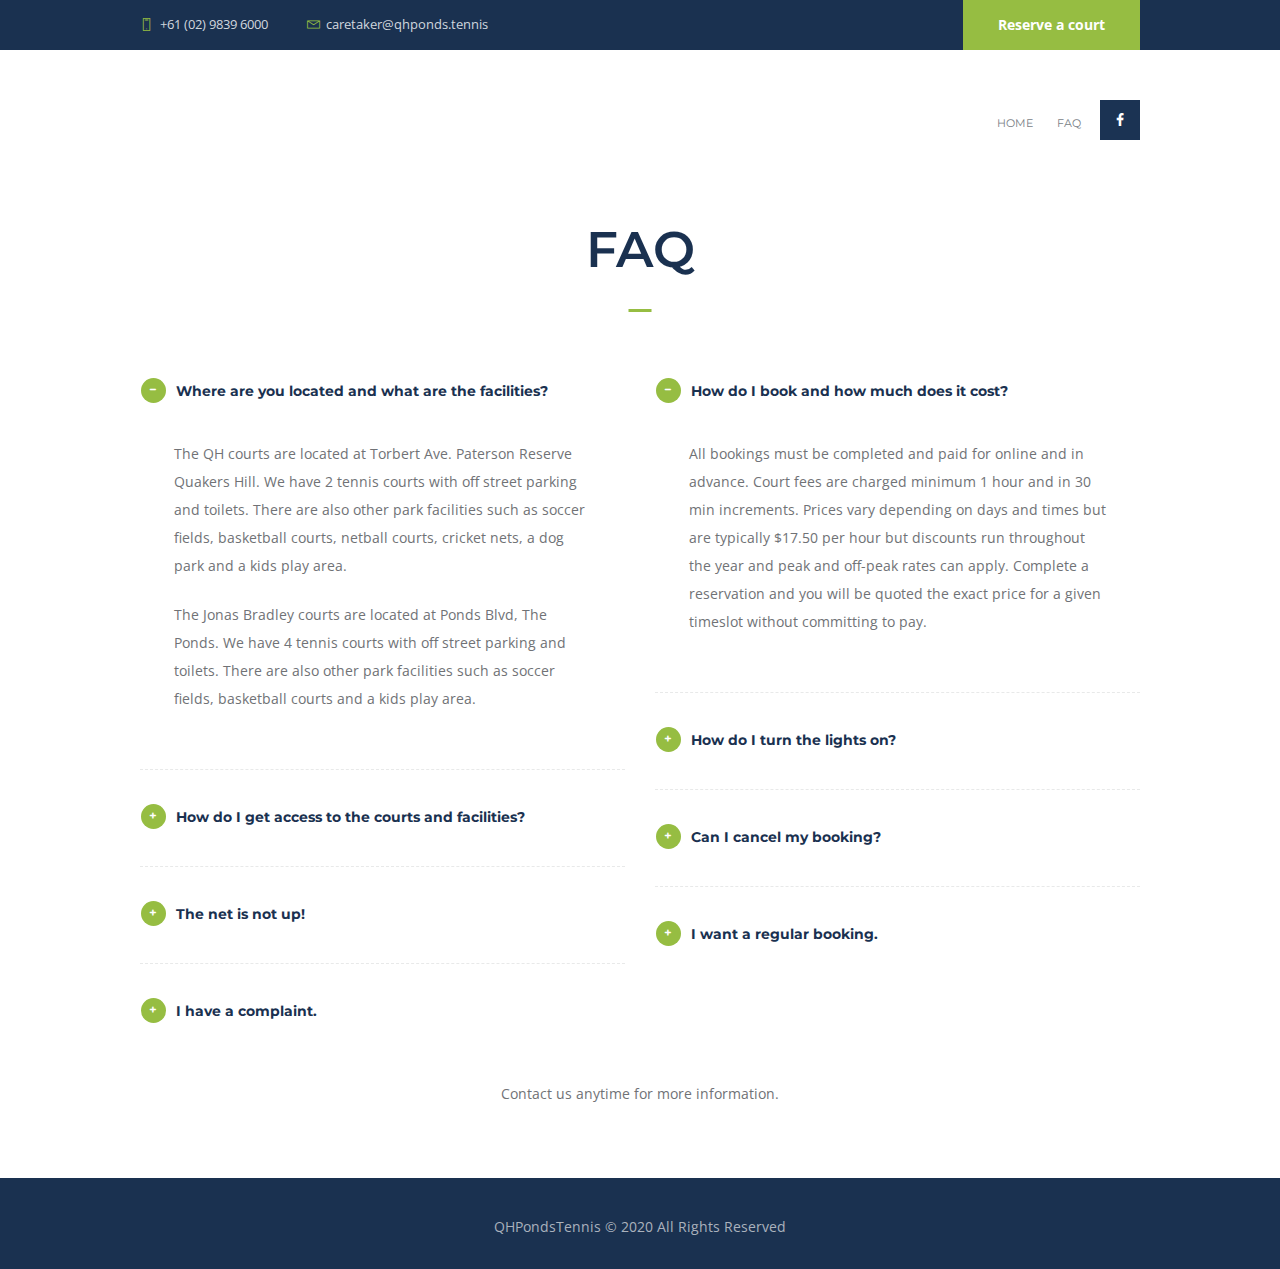
==== faq.html @ 06a6ac37 "Initial commit" ====
<!DOCTYPE html>
<html lang="en-US">

    <head>
        <meta charset="UTF-8" />
        <meta name="viewport" content="width=device-width, initial-scale=1, maximum-scale=1">
        <meta name="format-detection" content="telephone=no">

        <link rel="icon" type="image/x-icon" href="images/favicon.ico" />
        <title>FAQ</title>

        <link rel="stylesheet" href="https://fonts.googleapis.com/css?family=Open+Sans:400,300,300italic,400italic,600,600italic,700,700italic" type="text/css">
        <link rel="stylesheet" href="https://fonts.googleapis.com/css?family=Montserrat:400,700"  type="text/css">
        <link rel="stylesheet" href="css/fontello/css/fontello.min.css" type="text/css" media="all" />

        <link rel="stylesheet" href="css/woocommerce/woocommerce-layout.css" type="text/css" media="all" />
        <link rel="stylesheet" href="css/woocommerce/woocommerce-smallscreen.css" type="text/css" media="only screen and (max-width: 768px)" />
        <link rel="stylesheet" href="css/woocommerce/woocommerce.css" type="text/css" media="all" />

        <link rel="stylesheet" href="css/style.min.css" type="text/css" media="all" />
        <link rel="stylesheet" href="css/core.animation.min.css" type="text/css" media="all" />
        <link rel="stylesheet" href="css/shortcodes.min.css" type="text/css" media="all" />

        <link rel="stylesheet" href="css/plugin.woocommerce.min.css" type="text/css" media="all" />

        <link rel="stylesheet" href="css/skin.min.css" type="text/css" media="all" />

        <link rel="stylesheet" href="css/responsive.min.css" type="text/css" media="all" />

        <link rel="stylesheet" href="js/core.messages/core.messages.min.css" type="text/css" media="all" />
        <link rel="stylesheet" href="js/magnific/magnific-popup.min.css" type="text/css" media="all" />

    </head>

    <body class="page tennisclub_body body_style_wide body_filled article_style_stretch top_panel_show top_panel_above sidebar_hide">
        <!-- Body Wrap -->
        <div class="body_wrap">
            <div class="page_wrap">
                <!-- Header -->
                <header class="top_panel_wrap top_panel_style_3 scheme_original">
                    <div class="top_panel_wrap_inner top_panel_inner_style_3 top_panel_position_above">
                        <!-- User panel -->
                        <div class="top_panel_top">
                            <div class="content_wrap clearfix">
                                <div class="top_panel_top_contact_area icon-smartphone">+61 (02) 9839 6000</div>
                                <div class="top_panel_top_open_hours icon-mail-2">caretaker@qhponds.tennis</div>
                                <div class="top_panel_top_user_area">
                                    <ul id="menu_user" class="menu_user_nav">
                                        <li class="top_panel_link">
                                            <a href="http://bookings.qhponds.tennis">Reserve a court</a>
                                        </li>
                                    </ul>

                                </div>
                            </div>
                        </div>
                        <!-- /User panel -->
                        <!-- Top Menu -->
                        <div class="top_panel_middle">
                            <div class="content_wrap">
                                <div class="contact_logo">
                                    <!--<div class="logo">
                                        <a href="index.html">
                                            <img src="http://placehold.it/290x50" class="logo_main" alt="">
                                            <img src="http://placehold.it/290x50" class="logo_fixed" alt=""></a>
                                    </div>-->
                                </div>
                                <div class="menu_main_social_wrap">
                                    <div class="top_panel_top_socials">
                                        <div class="sc_socials sc_socials_type_icons sc_socials_shape_square sc_socials_size_small">
                                            <div class="sc_socials_item">
                                            <a href="https://www.facebook.com/paterson.reserve.tennis.courts" target="_blank" class="social_icons social_facebook">
                                                <span class="icon-facebook"></span>
                                            </a>
                                            </div>
                                        </div>
                                    </div>
                                    <div class="menu_main_wrap">
                                        <a href="#" class="menu_main_responsive_button icon-menu"></a>
                                        <nav class="menu_main_nav_area">
                                            <ul id="menu_main" class="menu_main_nav">                                            
                                                <li class="menu-item">
                                                    <a href="index.html">Home</a>
                                                </li>
                                                <li class="menu-item">
                                                    <a href="contacts.html">FAQ</a>
                                                </li>
                                            </ul>
                                        </nav>
                                    </div>
                                </div>
                            </div>
                        </div>
                        <!-- /Top Menu -->
                    </div>
                </header>
                <!-- /Header -->
                <!-- Header Mobile -->
                <div class="header_mobile">
                    <div class="content_wrap">
                        <div class="menu_button icon-menu"></div>
                        <div class="logo">
                            <!--<a href="index.html">
                                <img src="http://placehold.it/290x50" class="logo_main" alt="">
                            </a>-->
                        </div>
                    </div>
                    <div class="side_wrap">
                        <div class="close">Close</div>
                        <div class="panel_top">
                            <nav class="menu_main_nav_area">
                                <ul id="menu_main_mobile" class="menu_main_nav">
                                    <li class="menu-item">
                                        <a href="index.html">Home</a>
                                    </li>
                                    <li class="menu-item">
                                        <a href="faq.html">FAQ</a>
                                    </li>
                                </ul>
                            </nav>
                            
                           
                        </div>
                        <div class="panel_bottom">
                            <div class="contact_socials">
                                <div class="sc_socials sc_socials_type_icons sc_socials_shape_square sc_socials_size_small">

                                    <div class="sc_socials_item">
                                        <a href="https://www.facebook.com/paterson.reserve.tennis.courts" target="_blank" class="social_icons social_facebook">
                                            <span class="icon-facebook"></span>
                                        </a>
                                    </div>

                                </div>
                            </div>
                        </div>
                        <div class="top_panel_link">
                            <a href="http://bookings.qhponds.tennis">Reserve a court</a>
                        </div>
                    </div>
                    <div class="mask"></div>
                </div>
                <!-- /Header Mobile -->
                <!-- Page Content Wrap -->
                
                <!-- Questions or Concerns Block -->
                <div class="page_content_wrap page_paddings_no">
                    <div class="content_wrap">
                        <!-- Content -->
                        <div class="content">
                            <div class="post_item post_item_single page">
                                <section class="post_content">
                                    <div class="sc_content content_wrap questions_custom ">
                                        <h3 class="sc_title sc_title_underline sc_align_center margin_top_large text_align_center font_weight_600 font_size_3_571em">FAQ</h3>
                                        <div class="columns_wrap sc_columns columns_nofluid sc_columns_count_2">
                                            <!-- Accordion column 1 -->
                                            <div class="column-1_2 sc_column_item sc_column_item_1 odd first">
                                                <div class="sc_accordion" data-active="0">
                                                    <div class="sc_accordion_item odd first">
                                                        <h5 class="sc_accordion_title">
                                                            <span class="sc_accordion_icon sc_accordion_icon_closed icon-plus"></span>
                                                            <span class="sc_accordion_icon sc_accordion_icon_opened icon-minus"></span>
                                                            Where are you located and what are the facilities?
                                                        </h5>
                                                        <div class="sc_accordion_content">
                                                            <p>The QH courts are located at Torbert Ave. Paterson Reserve Quakers Hill. We have 2 tennis courts with off street parking and toilets. There are also other park facilities such as soccer fields, basketball courts, netball courts, cricket nets, a dog park and a kids play area.</p>
															<p>The Jonas Bradley courts are located at Ponds Blvd, The Ponds. We have 4 tennis courts with off street parking and toilets. There are also other park facilities such as soccer fields, basketball courts and a kids play area.</p>
														</div>
                                                    </div>
                                                    <div class="sc_accordion_item even">
                                                        <h5 class="sc_accordion_title">
                                                            <span class="sc_accordion_icon sc_accordion_icon_closed icon-plus"></span>
                                                            <span class="sc_accordion_icon sc_accordion_icon_opened icon-minus"></span>
                                                            How do I get access to the courts and facilities?
                                                        </h5>
                                                        <div class="sc_accordion_content">
                                                            <p>After booking you will be emailed instructions. 1 hour prior to your booking you will be smsed a keycode and further instructions. The keycode and/or key supplied will give you access to the tennis courts and toilet facilities at Paterson Reserve. At the end of your session you will need to lock up and any keys obtained will need to be returned.</p>
                                                        </div>
                                                    </div>
                                                    <div class="sc_accordion_item odd">
                                                        <h5 class="sc_accordion_title">
                                                            <span class="sc_accordion_icon sc_accordion_icon_closed icon-plus"></span>
                                                            <span class="sc_accordion_icon sc_accordion_icon_opened icon-minus"></span>
                                                            The net is not up!
                                                        </h5>
                                                        <div class="sc_accordion_content">
                                                            <p> Nets may be taken down and stored in the tennis room to avoid vandalism. For the majority of bookings the tennis nets will be up ready for use, but on the odd occassion you may need to put up the net yourself. Instructions for <a href="https://bit.ly/3hsTYUg" target="_blank"> putting up the tennis nets are here</a>. On the completion of your play, you do NOT have to put the nets away. But YOU MUST put the winder back in the tennis room to prevent theft.</p>
                                                        </div>
                                                    </div>
                                                    <div class="sc_accordion_item even">
                                                        <h5 class="sc_accordion_title">
                                                            <span class="sc_accordion_icon sc_accordion_icon_closed icon-plus"></span>
                                                            <span class="sc_accordion_icon sc_accordion_icon_opened icon-minus"></span>
                                                            I have a complaint.
                                                        </h5>
                                                        <div class="sc_accordion_content">
                                                            <p>We will do our best to resolve your issues, however please note that the general upkeep and administration of the park facilities are undertaken by volunteer community members. Be respectful and all unresolved issues can be escalated to Blacktown Council</p>
                                                        </div>
                                                    </div>
                                                </div>
                                            </div><!-- /Accordion column 1 --><!-- Accordion column 2 --><div class="column-1_2 sc_column_item sc_column_item_2 even">
                                                <div class="sc_accordion" data-active="-1">
                                                    <div class="sc_accordion_item odd first">
                                                        <h5 class="sc_accordion_title">
                                                            <span class="sc_accordion_icon sc_accordion_icon_closed icon-plus"></span>
                                                            <span class="sc_accordion_icon sc_accordion_icon_opened icon-minus"></span>
                                                            How do I book and how much does it cost?
                                                        </h5>
                                                        <div class="sc_accordion_content">
                                                            <p>All bookings must be completed and paid for online and in advance. Court fees are charged minimum 1 hour and in 30 min increments. Prices vary depending on days and times but are typically $17.50 per hour but discounts run throughout the year and peak and off-peak rates can apply. Complete a reservation and you will be quoted the exact price for a given timeslot without committing to pay.</p>
                                                        </div>
                                                    </div>
                                                    <div class="sc_accordion_item even">
                                                        <h5 class="sc_accordion_title">
                                                            <span class="sc_accordion_icon sc_accordion_icon_closed icon-plus"></span>
                                                            <span class="sc_accordion_icon sc_accordion_icon_opened icon-minus"></span>
                                                            How do I turn the lights on?
                                                        </h5>
                                                        <div class="sc_accordion_content">
                                                            <p>If you have paid for a night session, the lights will automatically switch on 10 mins prior to your booking and switch off 10 mins after your booking.</p>
                                                        </div>
                                                    </div>
                                                    <div class="sc_accordion_item odd">
                                                        <h5 class="sc_accordion_title">
                                                            <span class="sc_accordion_icon sc_accordion_icon_closed icon-plus"></span>
                                                            <span class="sc_accordion_icon sc_accordion_icon_opened icon-minus"></span>
                                                            Can I cancel my booking?
                                                        </h5>
                                                        <div class="sc_accordion_content">
                                                            <p>You may cancel your booking 24 hours prior toof your booking. Refunds will be processed via Paypal within 24 hours. If you want to cancel after that period, please get in touch ASAP before your booking, and we may refund you or credit your next booking depending on the circumstances. Please be considerate to others who may have wanted to use your timeslot.</p>
                                                        </div>
                                                    </div>
                                                    <div class="sc_accordion_item even">
                                                        <h5 class="sc_accordion_title">
                                                            <span class="sc_accordion_icon sc_accordion_icon_closed icon-plus"></span>
                                                            <span class="sc_accordion_icon sc_accordion_icon_opened icon-minus"></span>
                                                            I want a regular booking.
                                                        </h5>
                                                        <div class="sc_accordion_content">
                                                            <p>YES! You can make regular bookings online. If you make 10 or more bookings on the same timeslot a discount can be arranged.
                                                                Get in touch if you want to pay upfront for 10 hours and be credited. You may use this credit to book future timeslots.
                                                            </p>
                                                        </div>
                                                    </div>
                                                </div>
                                            </div>
                                            <!-- /Accordion column 2 -->
                                        </div>
                                        <div class="custom_link_style1 margin_top_small margin_bottom_70_imp">
                                            <p class="text_align_center">Contact us anytime for more information.
                                            </p>
                                        </div>
                                    </div>
                                </section>
                            </div>
                        </div>
                        <!-- /Content -->
                    </div>
                </div>
                <!-- /Questions or Concerns Block -->
               
                <!-- Copyright -->
                <div class="copyright_wrap copyright_style_menu">
                    <div class="copyright_wrap_inner">
                        <div class="content_wrap">
                            <div class="copyright_text">QHPondsTennis © 2020 All Rights Reserved
                            </div>
                        </div>
                    </div>
                </div>
                <!-- /Copyright -->
            </div>
        </div>
        <!-- /Body Wrap -->


        <a href="#" class="scroll_to_top icon-up" title="Scroll to top"></a>

        <script type="text/javascript" src="js/jquery/jquery.js"></script>

        <script type="text/javascript" src="js/_packed.js"></script>
        <script type="text/javascript" src="js/global.min.js"></script>

        <script type="text/javascript" src="js/vendor/woocommerce/woocommerce.min.js"></script>
        <script type="text/javascript" src="js/vendor/woocommerce/cart-fragments.min.js"></script>

        <script type="text/javascript" src="js/core.utils.min.js"></script>
        <script type="text/javascript" src="js/core.init.min.js"></script>
        <script type="text/javascript" src="js/theme.init.min.js"></script>
        <script type="text/javascript" src="js/shortcodes.min.js"></script>
        <script type="text/javascript" src="js/core.messages/core.messages.min.js"></script>

    </body>

</html>
---- css/fontello/css/fontello.min.css ----
@font-face{font-family:'fontello';src:url(../font/fontello.eot?59434405);src:url(../font/fontello.eot?59434405#iefix) format("embedded-opentype"),url(../font/fontello.woff?59434405) format("woff"),url(../font/fontello.ttf?59434405) format("truetype"),url(../font/fontello.svg?59434405#fontello) format("svg");font-weight:400;font-style:normal}[class^="icon-"]:before,[class*=" icon-"]:before{font-family:"fontello";font-style:normal;font-weight:400;speak:none;display:inline-block;text-decoration:inherit;width:1em;margin-right:.2em;text-align:center;font-variant:normal;text-transform:none;line-height:1em;margin-left:.2em;-webkit-font-smoothing:antialiased;-moz-osx-font-smoothing:grayscale}.icon-vcard:before{content:'\e800'}.icon-pin:before{content:'\e801'}.icon-reply:before{content:'\e802'}.icon-reply-all:before{content:'\e803'}.icon-forward:before{content:'\e804'}.icon-print:before{content:'\e805'}.icon-keyboard:before{content:'\e806'}.icon-search:before{content:'\e807'}.icon-clock-empty:before{content:'\e808'}.icon-hourglass:before{content:'\e809'}.icon-login:before{content:'\e80a'}.icon-logout:before{content:'\e80b'}.icon-picture:before{content:'\e80c'}.icon-brush:before{content:'\e80d'}.icon-ccw:before{content:'\e80e'}.icon-cw:before{content:'\e80f'}.icon-refresh:before{content:'\e810'}.icon-clock:before{content:'\e811'}.icon-circle-empty:before{content:'\e812'}.icon-circle-dot:before{content:'\e813'}.icon-circle:before{content:'\e814'}.icon-checkbox:before{content:'\e815'}.icon-checkbox-empty:before{content:'\e816'}.icon-book:before{content:'\e817'}.icon-mail-empty:before{content:'\e818'}.icon-mail:before{content:'\e819'}.icon-phone:before{content:'\e81a'}.icon-book-open:before{content:'\e81b'}.icon-users-group:before{content:'\e81c'}.icon-male:before{content:'\e81d'}.icon-female:before{content:'\e81e'}.icon-child:before{content:'\e81f'}.icon-star:before{content:'\e820'}.icon-globe:before{content:'\e821'}.icon-mobile:before{content:'\e822'}.icon-tablet:before{content:'\e823'}.icon-laptop:before{content:'\e824'}.icon-desktop:before{content:'\e825'}.icon-cog:before{content:'\e826'}.icon-cogs:before{content:'\e827'}.icon-down:before{content:'\e828'}.icon-wrench:before{content:'\e829'}.icon-sliders:before{content:'\e82a'}.icon-lock:before{content:'\e82b'}.icon-trophy:before{content:'\e82c'}.icon-spin3:before{content:'\e82d'}.icon-spin1:before{content:'\e82e'}.icon-spin2:before{content:'\e82f'}.icon-spin4:before{content:'\e830'}.icon-spin5:before{content:'\e831'}.icon-spin6:before{content:'\e832'}.icon-location:before{content:'\e833'}.icon-address:before{content:'\e834'}.icon-up:before{content:'\e835'}.icon-right:before{content:'\e836'}.icon-left:before{content:'\e837'}.icon-music-light:before{content:'\e838'}.icon-search-light:before{content:'\e839'}.icon-mail-light:before{content:'\e83a'}.icon-heart-light:before{content:'\e83b'}.icon-dot:before{content:'\e83c'}.icon-user-light:before{content:'\e83d'}.icon-video-light:before{content:'\e83e'}.icon-camera-light:before{content:'\e83f'}.icon-photo-light:before{content:'\e840'}.icon-attach-light:before{content:'\e841'}.icon-lock-light:before{content:'\e842'}.icon-eye-light:before{content:'\e843'}.icon-tag-light:before{content:'\e844'}.icon-thumbs-up-light:before{content:'\e845'}.icon-pencil-light:before{content:'\e846'}.icon-comment-light:before{content:'\e847'}.icon-location-light:before{content:'\e848'}.icon-cup-light:before{content:'\e849'}.icon-trash-light:before{content:'\e84a'}.icon-doc-light:before{content:'\e84b'}.icon-key-light:before{content:'\e84c'}.icon-database-light:before{content:'\e84d'}.icon-megaphone-light:before{content:'\e84e'}.icon-graduation-light:before{content:'\e84f'}.icon-fire-light:before{content:'\e850'}.icon-paper-plane-light:before{content:'\e851'}.icon-cloud-light:before{content:'\e852'}.icon-globe-light:before{content:'\e853'}.icon-inbox-light:before{content:'\e854'}.icon-cd-light:before{content:'\e855'}.icon-mobile-light:before{content:'\e856'}.icon-desktop-light:before{content:'\e857'}.icon-tv-light:before{content:'\e858'}.icon-wallet-light:before{content:'\e859'}.icon-t-shirt-light:before{content:'\e85a'}.icon-lightbulb-light:before{content:'\e85b'}.icon-clock-light:before{content:'\e85c'}.icon-diamond-light:before{content:'\e85d'}.icon-shop-light:before{content:'\e85e'}.icon-sound-light:before{content:'\e85f'}.icon-calendar-light:before{content:'\e860'}.icon-food-light:before{content:'\e861'}.icon-money-light:before{content:'\e862'}.icon-params-light:before{content:'\e863'}.icon-cog-light:before{content:'\e864'}.icon-beaker-light:before{content:'\e865'}.icon-note-light:before{content:'\e866'}.icon-truck-light:before{content:'\e867'}.icon-behance:before{content:'\e868'}.icon-bitbucket:before{content:'\e869'}.icon-cc:before{content:'\e86a'}.icon-codeopen:before{content:'\e86b'}.icon-css3:before{content:'\e86c'}.icon-delicious:before{content:'\e86d'}.icon-digg:before{content:'\e86e'}.icon-dribbble:before{content:'\e86f'}.icon-deviantart:before{content:'\e870'}.icon-dropbox:before{content:'\e871'}.icon-drupal:before{content:'\e872'}.icon-facebook:before{content:'\e873'}.icon-flickr:before{content:'\e874'}.icon-foursquare:before{content:'\e875'}.icon-git:before{content:'\e876'}.icon-github:before{content:'\e877'}.icon-gittip:before{content:'\e878'}.icon-google:before{content:'\e879'}.icon-gplus:before{content:'\e87a'}.icon-gwallet:before{content:'\e87b'}.icon-hacker-news:before{content:'\e87c'}.icon-html5:before{content:'\e87d'}.icon-instagramm:before{content:'\e87e'}.icon-ioxhost:before{content:'\e87f'}.icon-joomla:before{content:'\e880'}.icon-jsfiddle:before{content:'\e881'}.icon-lastfm:before{content:'\e882'}.icon-linux:before{content:'\e883'}.icon-linkedin:before{content:'\e884'}.icon-maxcdn:before{content:'\e885'}.icon-meanpath:before{content:'\e886'}.icon-openid:before{content:'\e887'}.icon-pagelines:before{content:'\e888'}.icon-paypal:before{content:'\e889'}.icon-qq:before{content:'\e88a'}.icon-reddit:before{content:'\e88b'}.icon-renren:before{content:'\e88c'}.icon-skype:before{content:'\e88d'}.icon-slack:before{content:'\e88e'}.icon-slideshare:before{content:'\e88f'}.icon-soundcloud:before{content:'\e890'}.icon-spotify:before{content:'\e891'}.icon-stackexchange:before{content:'\e892'}.icon-stackoverflow:before{content:'\e893'}.icon-steam:before{content:'\e894'}.icon-stumbleupon:before{content:'\e895'}.icon-tencent-weibo:before{content:'\e896'}.icon-trello:before{content:'\e897'}.icon-tumblr:before{content:'\e898'}.icon-twitch:before{content:'\e899'}.icon-twitter:before{content:'\e89a'}.icon-vine:before{content:'\e89b'}.icon-vkontakte:before{content:'\e89c'}.icon-wechat:before{content:'\e89d'}.icon-weibo:before{content:'\e89e'}.icon-windows:before{content:'\e89f'}.icon-wordpress:before{content:'\e8a0'}.icon-xing:before{content:'\e8a1'}.icon-yelp:before{content:'\e8a2'}.icon-youtube:before{content:'\e8a3'}.icon-yahoo:before{content:'\e8a4'}.icon-lemon:before{content:'\e8a5'}.icon-blank:before{content:'\e8a6'}.icon-pinterest-circled:before{content:'\e8a7'}.icon-heart-empty:before{content:'\e8a8'}.icon-lock-open:before{content:'\e8a9'}.icon-heart:before{content:'\e8aa'}.icon-check:before{content:'\e8ab'}.icon-cancel:before{content:'\e8ac'}.icon-plus:before{content:'\e8ad'}.icon-minus:before{content:'\e8ae'}.icon-double-left:before{content:'\e8af'}.icon-double-right:before{content:'\e8b0'}.icon-double-up:before{content:'\e8b1'}.icon-double-down:before{content:'\e8b2'}.icon-help:before{content:'\e8b3'}.icon-info:before{content:'\e8b4'}.icon-link:before{content:'\e8b5'}.icon-quote:before{content:'\e8b6'}.icon-attach:before{content:'\e8b7'}.icon-eye:before{content:'\e8b8'}.icon-tag:before{content:'\e8b9'}.icon-menu:before{content:'\e8ba'}.icon-pencil:before{content:'\e8bb'}.icon-feather:before{content:'\e8bc'}.icon-code:before{content:'\e8bd'}.icon-home:before{content:'\e8be'}.icon-camera:before{content:'\e8bf'}.icon-pictures:before{content:'\e8c0'}.icon-video:before{content:'\e8c1'}.icon-users:before{content:'\e8c2'}.icon-user:before{content:'\e8c3'}.icon-user-add:before{content:'\e8c4'}.icon-comment:before{content:'\e8c5'}.icon-chat-empty:before{content:'\e8c6'}.icon-bell:before{content:'\e8c7'}.icon-star-empty:before{content:'\e8c8'}.icon-dot2:before{content:'\e8c9'}.icon-dot3:before{content:'\e8ca'}.icon-note:before{content:'\e8cb'}.icon-basket:before{content:'\e8cc'}.icon-note2:before{content:'\e8cd'}.icon-share:before{content:'\e8ce'}.icon-doc:before{content:'\e8cf'}.icon-doc-text:before{content:'\e8d0'}.icon-file-pdf:before{content:'\e8d1'}.icon-file-word:before{content:'\e8d2'}.icon-file-excel:before{content:'\e8d3'}.icon-file-powerpoint:before{content:'\e8d4'}.icon-file-image:before{content:'\e8d5'}.icon-file-archive:before{content:'\e8d6'}.icon-file-audio:before{content:'\e8d7'}.icon-file-video:before{content:'\e8d8'}.icon-file-code:before{content:'\e8d9'}.icon-trash-empty:before{content:'\e8da'}.icon-trash:before{content:'\e8db'}.icon-th-large:before{content:'\e8dc'}.icon-th:before{content:'\e8dd'}.icon-th-list:before{content:'\e8de'}.icon-flag:before{content:'\e8df'}.icon-attention:before{content:'\e8e0'}.icon-play:before{content:'\e8e1'}.icon-stop:before{content:'\e8e2'}.icon-pause:before{content:'\e8e3'}.icon-record:before{content:'\e8e4'}.icon-to-end:before{content:'\e8e5'}.icon-tools:before{content:'\e8e6'}.icon-retweet:before{content:'\e8e7'}.icon-to-start:before{content:'\e8e8'}.icon-fast-forward:before{content:'\e8e9'}.icon-fast-backward:before{content:'\e8ea'}.icon-puzzle:before{content:'\e8eb'}.icon-attention-alt:before{content:'\e8ec'}.icon-info-1:before{content:'\e8ed'}.icon-cancel-1:before{content:'\e8ee'}.icon-ok:before{content:'\e8ef'}.icon-volume-up:before{content:'\e8f0'}.icon-volume-off:before{content:'\e8f1'}.icon-search-1:before{content:'\e8f2'}.icon-dialogue-text:before{content:'\e8f3'}.icon-heart-3:before{content:'\e8f4'}.icon-email-2:before{content:'\e8f5'}.icon-home-2:before{content:'\e8f6'}.icon-map-2:before{content:'\e8f7'}.icon-quote-2:before{content:'\e8f8'}.icon-video-camera-2:before{content:'\e8f9'}.icon-magnifier:before{content:'\e8fa'}.icon-mail-2:before{content:'\e8fb'}.icon-shopping-cart-2:before{content:'\e8fc'}.icon-smartphone:before{content:'\e8fd'}.icon-correct:before{content:'\e8fe'}.icon-updown-circle:before{content:'\e8ff'}.icon-rain:before{content:'\e900'}
---- css/woocommerce/woocommerce-layout.css ----
.woocommerce #content div.product .woocommerce-tabs ul.tabs:after,.woocommerce #content div.product .woocommerce-tabs ul.tabs:before,.woocommerce #content div.product div.thumbnails:after,.woocommerce #content div.product div.thumbnails:before,.woocommerce .col2-set:after,.woocommerce .col2-set:before,.woocommerce div.product .woocommerce-tabs ul.tabs:after,.woocommerce div.product .woocommerce-tabs ul.tabs:before,.woocommerce div.product div.thumbnails:after,.woocommerce div.product div.thumbnails:before,.woocommerce-page #content div.product .woocommerce-tabs ul.tabs:after,.woocommerce-page #content div.product .woocommerce-tabs ul.tabs:before,.woocommerce-page #content div.product div.thumbnails:after,.woocommerce-page #content div.product div.thumbnails:before,.woocommerce-page .col2-set:after,.woocommerce-page .col2-set:before,.woocommerce-page div.product .woocommerce-tabs ul.tabs:after,.woocommerce-page div.product .woocommerce-tabs ul.tabs:before,.woocommerce-page div.product div.thumbnails:after,.woocommerce-page div.product div.thumbnails:before{content:" ";display:table}.woocommerce #content div.product .woocommerce-tabs,.woocommerce #content div.product .woocommerce-tabs ul.tabs:after,.woocommerce #content div.product div.thumbnails a.first,.woocommerce #content div.product div.thumbnails:after,.woocommerce .cart-collaterals:after,.woocommerce .col2-set:after,.woocommerce .woocommerce-pagination ul.page-numbers:after,.woocommerce div.product .woocommerce-tabs,.woocommerce div.product .woocommerce-tabs ul.tabs:after,.woocommerce div.product div.thumbnails a.first,.woocommerce div.product div.thumbnails:after,.woocommerce ul.products,.woocommerce ul.products li.first,.woocommerce ul.products:after,.woocommerce-page #content div.product .woocommerce-tabs,.woocommerce-page #content div.product .woocommerce-tabs ul.tabs:after,.woocommerce-page #content div.product div.thumbnails a.first,.woocommerce-page #content div.product div.thumbnails:after,.woocommerce-page .cart-collaterals:after,.woocommerce-page .col2-set:after,.woocommerce-page .woocommerce-pagination ul.page-numbers:after,.woocommerce-page div.product .woocommerce-tabs,.woocommerce-page div.product .woocommerce-tabs ul.tabs:after,.woocommerce-page div.product div.thumbnails a.first,.woocommerce-page div.product div.thumbnails:after,.woocommerce-page ul.products,.woocommerce-page ul.products li.first,.woocommerce-page ul.products:after{clear:both}.woocommerce .col2-set,.woocommerce-page .col2-set{width:100%}.woocommerce .col2-set .col-1,.woocommerce-page .col2-set .col-1{float:left;width:48%}.woocommerce .col2-set .col-2,.woocommerce-page .col2-set .col-2{float:right;width:48%}.woocommerce img,.woocommerce-page img{height:auto;max-width:100%}.woocommerce #content div.product div.images,.woocommerce div.product div.images,.woocommerce-page #content div.product div.images,.woocommerce-page div.product div.images{float:left;width:48%}.woocommerce #content div.product div.thumbnails a,.woocommerce div.product div.thumbnails a,.woocommerce-page #content div.product div.thumbnails a,.woocommerce-page div.product div.thumbnails a{float:left;width:30.75%;margin-right:3.8%;margin-bottom:1em}.woocommerce #content div.product div.thumbnails a.last,.woocommerce div.product div.thumbnails a.last,.woocommerce-page #content div.product div.thumbnails a.last,.woocommerce-page div.product div.thumbnails a.last{margin-right:0}.woocommerce #content div.product div.thumbnails.columns-1 a,.woocommerce div.product div.thumbnails.columns-1 a,.woocommerce-page #content div.product div.thumbnails.columns-1 a,.woocommerce-page div.product div.thumbnails.columns-1 a{width:100%;margin-right:0;float:none}.woocommerce #content div.product div.thumbnails.columns-2 a,.woocommerce div.product div.thumbnails.columns-2 a,.woocommerce-page #content div.product div.thumbnails.columns-2 a,.woocommerce-page div.product div.thumbnails.columns-2 a{width:48%}.woocommerce #content div.product div.thumbnails.columns-4 a,.woocommerce div.product div.thumbnails.columns-4 a,.woocommerce-page #content div.product div.thumbnails.columns-4 a,.woocommerce-page div.product div.thumbnails.columns-4 a{width:22.05%}.woocommerce #content div.product div.thumbnails.columns-5 a,.woocommerce div.product div.thumbnails.columns-5 a,.woocommerce-page #content div.product div.thumbnails.columns-5 a,.woocommerce-page div.product div.thumbnails.columns-5 a{width:16.9%}.woocommerce #content div.product div.summary,.woocommerce div.product div.summary,.woocommerce-page #content div.product div.summary,.woocommerce-page div.product div.summary{float:right;width:48%}.woocommerce #content div.product .woocommerce-tabs ul.tabs li,.woocommerce div.product .woocommerce-tabs ul.tabs li,.woocommerce-page #content div.product .woocommerce-tabs ul.tabs li,.woocommerce-page div.product .woocommerce-tabs ul.tabs li{display:inline-block}.woocommerce #content div.product #reviews .comment:after,.woocommerce #content div.product #reviews .comment:before,.woocommerce .woocommerce-pagination ul.page-numbers:after,.woocommerce .woocommerce-pagination ul.page-numbers:before,.woocommerce div.product #reviews .comment:after,.woocommerce div.product #reviews .comment:before,.woocommerce ul.products:after,.woocommerce ul.products:before,.woocommerce-page #content div.product #reviews .comment:after,.woocommerce-page #content div.product #reviews .comment:before,.woocommerce-page .woocommerce-pagination ul.page-numbers:after,.woocommerce-page .woocommerce-pagination ul.page-numbers:before,.woocommerce-page div.product #reviews .comment:after,.woocommerce-page div.product #reviews .comment:before,.woocommerce-page ul.products:after,.woocommerce-page ul.products:before{content:" ";display:table}.woocommerce #content div.product #reviews .comment:after,.woocommerce div.product #reviews .comment:after,.woocommerce-page #content div.product #reviews .comment:after,.woocommerce-page div.product #reviews .comment:after{clear:both}.woocommerce #content div.product #reviews .comment img,.woocommerce div.product #reviews .comment img,.woocommerce-page #content div.product #reviews .comment img,.woocommerce-page div.product #reviews .comment img{float:right;height:auto}.woocommerce ul.products li.product,.woocommerce-page ul.products li.product{float:left;margin:0 3.8% 2.992em 0;padding:0;position:relative;width:22.05%}.woocommerce ul.products li.last,.woocommerce-page ul.products li.last{margin-right:0}.woocommerce-page.columns-1 ul.products li.product,.woocommerce.columns-1 ul.products li.product{width:100%;margin-right:0}.woocommerce-page.columns-2 ul.products li.product,.woocommerce.columns-2 ul.products li.product{width:48%}.woocommerce-page.columns-3 ul.products li.product,.woocommerce.columns-3 ul.products li.product{width:30.75%}.woocommerce-page.columns-5 ul.products li.product,.woocommerce.columns-5 ul.products li.product{width:16.95%}.woocommerce-page.columns-6 ul.products li.product,.woocommerce.columns-6 ul.products li.product{width:13.5%}.woocommerce .woocommerce-result-count,.woocommerce-page .woocommerce-result-count{float:left}.woocommerce .woocommerce-ordering,.woocommerce-page .woocommerce-ordering{float:right}.woocommerce .woocommerce-pagination ul.page-numbers li,.woocommerce-page .woocommerce-pagination ul.page-numbers li{display:inline-block}.woocommerce #content table.cart img,.woocommerce table.cart img,.woocommerce-page #content table.cart img,.woocommerce-page table.cart img{height:auto}.woocommerce #content table.cart td.actions,.woocommerce table.cart td.actions,.woocommerce-page #content table.cart td.actions,.woocommerce-page table.cart td.actions{text-align:right}.woocommerce #content table.cart td.actions .input-text,.woocommerce table.cart td.actions .input-text,.woocommerce-page #content table.cart td.actions .input-text,.woocommerce-page table.cart td.actions .input-text{width:80px}.woocommerce #content table.cart td.actions .coupon,.woocommerce table.cart td.actions .coupon,.woocommerce-page #content table.cart td.actions .coupon,.woocommerce-page table.cart td.actions .coupon{float:left}.woocommerce #content table.cart td.actions .coupon label,.woocommerce table.cart td.actions .coupon label,.woocommerce-page #content table.cart td.actions .coupon label,.woocommerce-page table.cart td.actions .coupon label{display:none}.woocommerce .cart-collaterals .shipping_calculator:after,.woocommerce .cart-collaterals .shipping_calculator:before,.woocommerce .cart-collaterals:after,.woocommerce .cart-collaterals:before,.woocommerce form .form-row:after,.woocommerce form .form-row:before,.woocommerce ul.cart_list li:after,.woocommerce ul.cart_list li:before,.woocommerce ul.product_list_widget li:after,.woocommerce ul.product_list_widget li:before,.woocommerce-page .cart-collaterals .shipping_calculator:after,.woocommerce-page .cart-collaterals .shipping_calculator:before,.woocommerce-page .cart-collaterals:after,.woocommerce-page .cart-collaterals:before,.woocommerce-page form .form-row:after,.woocommerce-page form .form-row:before,.woocommerce-page ul.cart_list li:after,.woocommerce-page ul.cart_list li:before,.woocommerce-page ul.product_list_widget li:after,.woocommerce-page ul.product_list_widget li:before{content:" ";display:table}.woocommerce .cart-collaterals,.woocommerce-page .cart-collaterals{width:100%}.woocommerce .cart-collaterals .related,.woocommerce-page .cart-collaterals .related{width:30.75%;float:left}.woocommerce .cart-collaterals .cross-sells,.woocommerce-page .cart-collaterals .cross-sells{width:48%;float:left}.woocommerce .cart-collaterals .cross-sells ul.products,.woocommerce-page .cart-collaterals .cross-sells ul.products{float:none}.woocommerce .cart-collaterals .cross-sells ul.products li,.woocommerce-page .cart-collaterals .cross-sells ul.products li{width:48%}.woocommerce .cart-collaterals .shipping_calculator,.woocommerce-page .cart-collaterals .shipping_calculator{width:48%;clear:right;float:right}.woocommerce .cart-collaterals .shipping_calculator:after,.woocommerce form .form-row-wide,.woocommerce form .form-row:after,.woocommerce ul.cart_list li:after,.woocommerce ul.product_list_widget li:after,.woocommerce-page .cart-collaterals .shipping_calculator:after,.woocommerce-page form .form-row-wide,.woocommerce-page form .form-row:after,.woocommerce-page ul.cart_list li:after,.woocommerce-page ul.product_list_widget li:after{clear:both}.woocommerce .cart-collaterals .shipping_calculator .col2-set .col-1,.woocommerce .cart-collaterals .shipping_calculator .col2-set .col-2,.woocommerce-page .cart-collaterals .shipping_calculator .col2-set .col-1,.woocommerce-page .cart-collaterals .shipping_calculator .col2-set .col-2{width:47%}.woocommerce .cart-collaterals .cart_totals,.woocommerce-page .cart-collaterals .cart_totals{float:right;width:48%}.woocommerce ul.cart_list li img,.woocommerce ul.product_list_widget li img,.woocommerce-page ul.cart_list li img,.woocommerce-page ul.product_list_widget li img{float:right;height:auto}.woocommerce form .form-row label,.woocommerce-page form .form-row label{display:block}.woocommerce form .form-row label.checkbox,.woocommerce-page form .form-row label.checkbox{display:inline}.woocommerce form .form-row select,.woocommerce-page form .form-row select{width:100%}.woocommerce form .form-row .input-text,.woocommerce-page form .form-row .input-text{box-sizing:border-box;width:100%}.woocommerce form .form-row-first,.woocommerce form .form-row-last,.woocommerce-page form .form-row-first,.woocommerce-page form .form-row-last{float:left;width:47%;overflow:visible}.woocommerce form .form-row-last,.woocommerce-page form .form-row-last{float:right}.woocommerce #payment .form-row select,.woocommerce-page #payment .form-row select{width:auto}.woocommerce #payment .terms,.woocommerce #payment .wc-terms-and-conditions,.woocommerce-page #payment .terms,.woocommerce-page #payment .wc-terms-and-conditions{text-align:left;padding:0 1em 0 0;float:left}.woocommerce #payment #place_order,.woocommerce-page #payment #place_order{float:right}.twentyfourteen .tfwc{padding:12px 10px 0;max-width:474px;margin:0 auto}.twentyfourteen .tfwc .product .entry-summary{padding:0!important;margin:0 0 1.618em!important}.twentyfourteen .tfwc div.product.hentry.has-post-thumbnail{margin-top:0}.twentyfourteen .tfwc .product .images img{margin-bottom:1em}@media screen and (min-width:673px){.twentyfourteen .tfwc{padding-right:30px;padding-left:30px}}@media screen and (min-width:1040px){.twentyfourteen .tfwc{padding-right:15px;padding-left:15px}}@media screen and (min-width:1110px){.twentyfourteen .tfwc{padding-right:30px;padding-left:30px}}@media screen and (min-width:1218px){.twentyfourteen .tfwc{margin-right:54px}.full-width .twentyfourteen .tfwc{margin-right:auto}}.twentyfifteen .t15wc{padding-left:7.6923%;padding-right:7.6923%;padding-top:7.6923%;margin-bottom:7.6923%;background:#fff;box-shadow:0 0 1px rgba(0,0,0,.15)}.twentyfifteen .t15wc .page-title{margin-left:0}@media screen and (min-width:38.75em){.twentyfifteen .t15wc{margin-right:7.6923%;margin-left:7.6923%;margin-top:8.3333%}}@media screen and (min-width:59.6875em){.twentyfifteen .t15wc{margin-left:8.3333%;margin-right:8.3333%;padding:10%}.single-product .twentyfifteen .entry-summary{padding:0!important}}.twentysixteen .site-main{margin-right:7.6923%;margin-left:7.6923%}.twentysixteen .entry-summary{margin-right:0;margin-left:0}#content .twentysixteen div.product div.images,#content .twentysixteen div.product div.summary{width:46.42857%}@media screen and (min-width:44.375em){.twentysixteen .site-main{margin-right:23.0769%}}@media screen and (min-width:56.875em){.twentysixteen .site-main{margin-right:0;margin-left:0}.no-sidebar .twentysixteen .site-main{margin-right:15%;margin-left:15%}.no-sidebar .twentysixteen .entry-summary{margin-right:0;margin-left:0}}
---- css/woocommerce/woocommerce-smallscreen.css ----
.woocommerce table.shop_table_responsive tbody th,.woocommerce table.shop_table_responsive thead,.woocommerce-page table.shop_table_responsive tbody th,.woocommerce-page table.shop_table_responsive thead{display:none}.woocommerce table.shop_table_responsive tbody tr:first-child td:first-child,.woocommerce-page table.shop_table_responsive tbody tr:first-child td:first-child{border-top:0}.woocommerce table.shop_table_responsive tr,.woocommerce-page table.shop_table_responsive tr{display:block}.woocommerce table.shop_table_responsive tr td,.woocommerce-page table.shop_table_responsive tr td{display:block;text-align:right!important}.woocommerce #content table.cart .product-thumbnail,.woocommerce table.cart .product-thumbnail,.woocommerce table.my_account_orders tr td.order-actions:before,.woocommerce table.shop_table_responsive tr td.actions:before,.woocommerce table.shop_table_responsive tr td.product-remove:before,.woocommerce-page #content table.cart .product-thumbnail,.woocommerce-page table.cart .product-thumbnail,.woocommerce-page table.my_account_orders tr td.order-actions:before,.woocommerce-page table.shop_table_responsive tr td.actions:before,.woocommerce-page table.shop_table_responsive tr td.product-remove:before{display:none}.woocommerce table.shop_table_responsive tr td.order-actions,.woocommerce-page table.shop_table_responsive tr td.order-actions{text-align:left!important}.woocommerce table.shop_table_responsive tr td:before,.woocommerce-page table.shop_table_responsive tr td:before{content:attr(data-title) ": ";font-weight:700;float:left}.woocommerce table.shop_table_responsive tr:nth-child(2n) td,.woocommerce-page table.shop_table_responsive tr:nth-child(2n) td{background-color:rgba(0,0,0,.025)}.woocommerce table.my_account_orders tr td.order-actions,.woocommerce-page table.my_account_orders tr td.order-actions{text-align:left}.woocommerce table.my_account_orders tr td.order-actions .button,.woocommerce-page table.my_account_orders tr td.order-actions .button{float:none;margin:.125em .25em .125em 0}.woocommerce .col2-set .col-1,.woocommerce .col2-set .col-2,.woocommerce-page .col2-set .col-1,.woocommerce-page .col2-set .col-2{float:none;width:100%}.woocommerce ul.products li.product,.woocommerce-page ul.products li.product,.woocommerce-page[class*=columns-] ul.products li.product,.woocommerce[class*=columns-] ul.products li.product{width:48%;float:left;clear:both;margin:0 0 2.992em}.woocommerce ul.products li.product:nth-child(2n),.woocommerce-page ul.products li.product:nth-child(2n),.woocommerce-page[class*=columns-] ul.products li.product:nth-child(2n),.woocommerce[class*=columns-] ul.products li.product:nth-child(2n){float:right;clear:none!important}.woocommerce #content div.product div.images,.woocommerce #content div.product div.summary,.woocommerce div.product div.images,.woocommerce div.product div.summary,.woocommerce-page #content div.product div.images,.woocommerce-page #content div.product div.summary,.woocommerce-page div.product div.images,.woocommerce-page div.product div.summary{float:none;width:100%}.woocommerce #content table.cart td.actions,.woocommerce table.cart td.actions,.woocommerce-page #content table.cart td.actions,.woocommerce-page table.cart td.actions{text-align:left}.woocommerce #content table.cart td.actions .coupon,.woocommerce table.cart td.actions .coupon,.woocommerce-page #content table.cart td.actions .coupon,.woocommerce-page table.cart td.actions .coupon{float:none;padding-bottom:.5em}.woocommerce #content table.cart td.actions .coupon:after,.woocommerce #content table.cart td.actions .coupon:before,.woocommerce table.cart td.actions .coupon:after,.woocommerce table.cart td.actions .coupon:before,.woocommerce-page #content table.cart td.actions .coupon:after,.woocommerce-page #content table.cart td.actions .coupon:before,.woocommerce-page table.cart td.actions .coupon:after,.woocommerce-page table.cart td.actions .coupon:before{content:" ";display:table}.woocommerce #content table.cart td.actions .coupon:after,.woocommerce table.cart td.actions .coupon:after,.woocommerce-page #content table.cart td.actions .coupon:after,.woocommerce-page table.cart td.actions .coupon:after{clear:both}.woocommerce #content table.cart td.actions .button,.woocommerce #content table.cart td.actions .input-text,.woocommerce #content table.cart td.actions input,.woocommerce table.cart td.actions .button,.woocommerce table.cart td.actions .input-text,.woocommerce table.cart td.actions input,.woocommerce-page #content table.cart td.actions .button,.woocommerce-page #content table.cart td.actions .input-text,.woocommerce-page #content table.cart td.actions input,.woocommerce-page table.cart td.actions .button,.woocommerce-page table.cart td.actions .input-text,.woocommerce-page table.cart td.actions input{width:48%;box-sizing:border-box}.woocommerce #content table.cart td.actions .button.alt,.woocommerce #content table.cart td.actions .input-text+.button,.woocommerce table.cart td.actions .button.alt,.woocommerce table.cart td.actions .input-text+.button,.woocommerce-page #content table.cart td.actions .button.alt,.woocommerce-page #content table.cart td.actions .input-text+.button,.woocommerce-page table.cart td.actions .button.alt,.woocommerce-page table.cart td.actions .input-text+.button{float:right}.woocommerce .cart-collaterals .cart_totals,.woocommerce .cart-collaterals .cross-sells,.woocommerce .cart-collaterals .shipping_calculator,.woocommerce-page .cart-collaterals .cart_totals,.woocommerce-page .cart-collaterals .cross-sells,.woocommerce-page .cart-collaterals .shipping_calculator{width:100%;float:none;text-align:left}.woocommerce-page.woocommerce-checkout form.login .form-row,.woocommerce.woocommerce-checkout form.login .form-row{width:100%;float:none}.woocommerce #payment .terms,.woocommerce-page #payment .terms{text-align:left;padding:0}.woocommerce #payment #place_order,.woocommerce-page #payment #place_order{float:none;width:100%;box-sizing:border-box;margin-bottom:1em}.woocommerce .lost_reset_password .form-row-first,.woocommerce .lost_reset_password .form-row-last,.woocommerce-page .lost_reset_password .form-row-first,.woocommerce-page .lost_reset_password .form-row-last{width:100%;float:none;margin-right:0}.single-product .twentythirteen .panel{padding-left:20px!important;padding-right:20px!important}
---- css/woocommerce/woocommerce.css ----
@charset "UTF-8";.clear,.woocommerce .woocommerce-breadcrumb:after,.woocommerce .woocommerce-error:after,.woocommerce .woocommerce-info:after,.woocommerce .woocommerce-message:after{clear:both}@-webkit-keyframes spin{100%{-webkit-transform:rotate(360deg)}}@-moz-keyframes spin{100%{-moz-transform:rotate(360deg)}}@keyframes spin{100%{-webkit-transform:rotate(360deg);-moz-transform:rotate(360deg);-ms-transform:rotate(360deg);-o-transform:rotate(360deg);transform:rotate(360deg)}}@font-face{font-family:star;src:url(fonts/star.eot);src:url(fonts/star.eot?#iefix) format("embedded-opentype"),url(fonts/star.woff) format("woff"),url(fonts/star.ttf) format("truetype"),url(fonts/star.svg#star) format("svg");font-weight:400;font-style:normal}@font-face{font-family:WooCommerce;src:url(fonts/WooCommerce.eot);src:url(fonts/WooCommerce.eot?#iefix) format("embedded-opentype"),url(fonts/WooCommerce.woff) format("woff"),url(fonts/WooCommerce.ttf) format("truetype"),url(fonts/WooCommerce.svg#WooCommerce) format("svg");font-weight:400;font-style:normal}p.demo_store{position:fixed;top:0;left:0;right:0;margin:0;width:100%;font-size:1em;padding:1em 0;text-align:center;background-color:#a46497;color:#fff;z-index:99998;box-shadow:0 1px 1em rgba(0,0,0,.2)}p.demo_store a{color:#fff}.admin-bar p.demo_store{top:32px}.woocommerce .blockUI.blockOverlay{position:relative}.woocommerce .blockUI.blockOverlay:before,.woocommerce .loader:before{height:1em;width:1em;position:absolute;top:50%;left:50%;margin-left:-.5em;margin-top:-.5em;display:block;content:"";-webkit-animation:spin 1s ease-in-out infinite;-moz-animation:spin 1s ease-in-out infinite;animation:spin 1s ease-in-out infinite;background:url(../images/icons/loader.svg) center center;background-size:cover;line-height:1;text-align:center;font-size:2em;color:rgba(0,0,0,.75)}.woocommerce a.remove{display:block;font-size:1.5em;height:1em;width:1em;text-align:center;line-height:1;border-radius:100%;color:red!important;text-decoration:none;font-weight:700;border:0}.woocommerce a.remove:hover{color:#fff!important;background:red}.woocommerce .woocommerce-error,.woocommerce .woocommerce-info,.woocommerce .woocommerce-message{padding:1em 2em 1em 3.5em!important;margin:0 0 2em!important;position:relative;background-color:#f7f6f7;color:#515151;border-top:3px solid #a46497;list-style:none!important;width:auto;word-wrap:break-word}.woocommerce .woocommerce-error:after,.woocommerce .woocommerce-error:before,.woocommerce .woocommerce-info:after,.woocommerce .woocommerce-info:before,.woocommerce .woocommerce-message:after,.woocommerce .woocommerce-message:before{content:" ";display:table}.woocommerce .woocommerce-error:before,.woocommerce .woocommerce-info:before,.woocommerce .woocommerce-message:before{font-family:WooCommerce;content:"\e028";display:inline-block;position:absolute;top:1em;left:1.5em}.woocommerce .woocommerce-error .button,.woocommerce .woocommerce-info .button,.woocommerce .woocommerce-message .button{float:right}.woocommerce .woocommerce-error li,.woocommerce .woocommerce-info li,.woocommerce .woocommerce-message li{list-style:none!important;padding-left:0!important;margin-left:0!important}.woocommerce .woocommerce-message{border-top-color:#8fae1b}.woocommerce .woocommerce-message:before{content:"\e015";color:#8fae1b}.woocommerce .woocommerce-info{border-top-color:#1e85be}.woocommerce .woocommerce-info:before{color:#1e85be}.woocommerce .woocommerce-error{border-top-color:#b81c23}.woocommerce .woocommerce-error:before{content:"\e016";color:#b81c23}.woocommerce small.note{display:block;color:#777;font-size:.857em;margin-top:10px}.woocommerce .woocommerce-breadcrumb{margin:0 0 1em;padding:0;font-size:.92em;color:#777}.woocommerce .woocommerce-breadcrumb:after,.woocommerce .woocommerce-breadcrumb:before{content:" ";display:table}.woocommerce .woocommerce-breadcrumb a{color:#777}.woocommerce .quantity .qty{width:3.631em;text-align:center}.woocommerce div.product{margin-bottom:0;position:relative}.woocommerce div.product .product_title{clear:none;margin-top:0;padding:0}.woocommerce #reviews #comments .add_review:after,.woocommerce .products ul:after,.woocommerce div.product form.cart:after,.woocommerce div.product p.cart:after,.woocommerce nav.woocommerce-pagination ul,.woocommerce ul.products:after{clear:both}.woocommerce div.product p.price,.woocommerce div.product span.price{color:#77a464;font-size:1.25em}.woocommerce div.product p.price ins,.woocommerce div.product span.price ins{background:inherit;font-weight:700}.woocommerce div.product p.price del,.woocommerce div.product span.price del{opacity:.5}.woocommerce div.product p.stock{font-size:.92em}.woocommerce div.product .stock{color:#77a464}.woocommerce div.product .out-of-stock{color:red}.woocommerce div.product .woocommerce-product-rating{margin-bottom:1.618em}.woocommerce div.product div.images,.woocommerce div.product div.summary{margin-bottom:2em}.woocommerce div.product div.images img{display:block;width:100%;height:auto;box-shadow:none}.woocommerce div.product div.images div.thumbnails{padding-top:1em}.woocommerce div.product div.social{text-align:right;margin:0 0 1em}.woocommerce div.product div.social span{margin:0 0 0 2px}.woocommerce div.product div.social span span{margin:0}.woocommerce div.product div.social span .stButton .chicklets{padding-left:16px;width:0}.woocommerce div.product div.social iframe{float:left;margin-top:3px}.woocommerce div.product .woocommerce-tabs ul.tabs{list-style:none;padding:0 0 0 1em;margin:0 0 1.618em;overflow:hidden;position:relative}.woocommerce div.product .woocommerce-tabs ul.tabs li{border:1px solid #d3ced2;background-color:#ebe9eb;display:inline-block;position:relative;z-index:0;border-radius:4px 4px 0 0;margin:0 -5px;padding:0 1em}.woocommerce div.product .woocommerce-tabs ul.tabs li a{display:inline-block;padding:.5em 0;font-weight:700;color:#515151;text-decoration:none}.woocommerce div.product form.cart:after,.woocommerce div.product form.cart:before,.woocommerce div.product p.cart:after,.woocommerce div.product p.cart:before{display:table;content:" "}.woocommerce div.product .woocommerce-tabs ul.tabs li a:hover{text-decoration:none;color:#6b6b6b}.woocommerce div.product .woocommerce-tabs ul.tabs li.active{background:#fff;z-index:2;border-bottom-color:#fff}.woocommerce div.product .woocommerce-tabs ul.tabs li.active a{color:inherit;text-shadow:inherit}.woocommerce div.product .woocommerce-tabs ul.tabs li.active:before{box-shadow:2px 2px 0 #fff}.woocommerce div.product .woocommerce-tabs ul.tabs li.active:after{box-shadow:-2px 2px 0 #fff}.woocommerce div.product .woocommerce-tabs ul.tabs li:after,.woocommerce div.product .woocommerce-tabs ul.tabs li:before{border:1px solid #d3ced2;position:absolute;bottom:-1px;width:5px;height:5px;content:" "}.woocommerce div.product .woocommerce-tabs ul.tabs li:before{left:-6px;-webkit-border-bottom-right-radius:4px;-moz-border-bottom-right-radius:4px;border-bottom-right-radius:4px;border-width:0 1px 1px 0;box-shadow:2px 2px 0 #ebe9eb}.woocommerce div.product .woocommerce-tabs ul.tabs li:after{right:-6px;-webkit-border-bottom-left-radius:4px;-moz-border-bottom-left-radius:4px;border-bottom-left-radius:4px;border-width:0 0 1px 1px;box-shadow:-2px 2px 0 #ebe9eb}.woocommerce div.product .woocommerce-tabs ul.tabs:before{position:absolute;content:" ";width:100%;bottom:0;left:0;border-bottom:1px solid #d3ced2;z-index:1}.woocommerce div.product .woocommerce-tabs .panel{margin:0 0 2em;padding:0}.woocommerce div.product form.cart,.woocommerce div.product p.cart{margin-bottom:2em}.woocommerce div.product form.cart div.quantity{float:left;margin:0 4px 0 0}.woocommerce div.product form.cart table{border-width:0 0 1px}.woocommerce div.product form.cart table td{padding-left:0}.woocommerce div.product form.cart table div.quantity{float:none;margin:0}.woocommerce div.product form.cart table small.stock{display:block;float:none}.woocommerce div.product form.cart .variations{margin-bottom:1em;border:0;width:100%}.woocommerce div.product form.cart .variations td,.woocommerce div.product form.cart .variations th{border:0;vertical-align:top;line-height:2em}.woocommerce div.product form.cart .variations label{font-weight:700}.woocommerce div.product form.cart .variations select{max-width:100%;min-width:75%;display:inline-block;margin-right:1em}.woocommerce div.product form.cart .variations td.label{padding-right:1em}.woocommerce div.product form.cart .woocommerce-variation-description p{margin-bottom:1em}.woocommerce div.product form.cart .reset_variations{visibility:hidden;font-size:.83em}.woocommerce div.product form.cart .wc-no-matching-variations{display:none}.woocommerce div.product form.cart .button{vertical-align:middle;float:left}.woocommerce div.product form.cart .group_table td.label{padding-right:1em;padding-left:1em}.woocommerce div.product form.cart .group_table td{vertical-align:top;padding-bottom:.5em;border:0}.woocommerce span.onsale{min-height:3.236em;min-width:3.236em;padding:.202em;font-weight:700;position:absolute;text-align:center;line-height:3.236;top:-.5em;left:-.5em;margin:0;border-radius:100%;background-color:#77a464;color:#fff;font-size:.857em;-webkit-font-smoothing:antialiased}.woocommerce .products ul,.woocommerce ul.products{margin:0 0 1em;padding:0;list-style:none;clear:both}.woocommerce .products ul:after,.woocommerce .products ul:before,.woocommerce ul.products:after,.woocommerce ul.products:before{content:" ";display:table}.woocommerce .products ul li,.woocommerce ul.products li{list-style:none}.woocommerce ul.products li.product .onsale{top:0;right:0;left:auto;margin:-.5em -.5em 0 0}.woocommerce ul.products li.product h3{padding:.5em 0;margin:0;font-size:1em}.woocommerce ul.products li.product a{text-decoration:none}.woocommerce ul.products li.product a img{width:100%;height:auto;display:block;margin:0 0 1em;box-shadow:none}.woocommerce ul.products li.product strong{display:block}.woocommerce ul.products li.product .star-rating{font-size:.857em}.woocommerce ul.products li.product .button{margin-top:1em}.woocommerce ul.products li.product .price{color:#77a464;display:block;font-weight:400;margin-bottom:.5em;font-size:.857em}.woocommerce ul.products li.product .price del{color:inherit;opacity:.5;display:block}.woocommerce ul.products li.product .price ins{background:0 0;font-weight:700}.woocommerce ul.products li.product .price .from{font-size:.67em;margin:-2px 0 0;text-transform:uppercase;color:rgba(132,132,132,.5)}.woocommerce .woocommerce-ordering,.woocommerce .woocommerce-result-count{margin:0 0 1em}.woocommerce .woocommerce-ordering select{vertical-align:top}.woocommerce nav.woocommerce-pagination{text-align:center}.woocommerce nav.woocommerce-pagination ul{display:inline-block;white-space:nowrap;padding:0;border:1px solid #d3ced2;border-right:0;margin:1px}.woocommerce nav.woocommerce-pagination ul li{border-right:1px solid #d3ced2;padding:0;margin:0;float:left;display:inline;overflow:hidden}.woocommerce nav.woocommerce-pagination ul li a,.woocommerce nav.woocommerce-pagination ul li span{margin:0;text-decoration:none;line-height:1;font-size:1em;font-weight:400;padding:.5em;min-width:1em;display:block}.woocommerce nav.woocommerce-pagination ul li a:focus,.woocommerce nav.woocommerce-pagination ul li a:hover,.woocommerce nav.woocommerce-pagination ul li span.current{background:#ebe9eb;color:#8a7e88}.woocommerce #respond input#submit,.woocommerce a.button,.woocommerce button.button,.woocommerce input.button{font-size:100%;margin:0;line-height:1;cursor:pointer;position:relative;font-family:inherit;text-decoration:none;overflow:visible;padding:.618em 1em;font-weight:700;border-radius:3px;left:auto;color:#515151;background-color:#ebe9eb;border:0;white-space:nowrap;display:inline-block;background-image:none;box-shadow:none;-webkit-box-shadow:none;text-shadow:none}.woocommerce #respond input#submit.loading,.woocommerce a.button.loading,.woocommerce button.button.loading,.woocommerce input.button.loading{opacity:.25;padding-right:2.618em}.woocommerce #respond input#submit.loading:after,.woocommerce a.button.loading:after,.woocommerce button.button.loading:after,.woocommerce input.button.loading:after{font-family:WooCommerce;content:"\e01c";vertical-align:top;-webkit-font-smoothing:antialiased;font-weight:400;position:absolute;top:.618em;right:1em;-webkit-animation:spin 2s linear infinite;-moz-animation:spin 2s linear infinite;animation:spin 2s linear infinite}.woocommerce #respond input#submit.added:after,.woocommerce a.button.added:after,.woocommerce button.button.added:after,.woocommerce input.button.added:after{font-family:WooCommerce;content:"\e017";margin-left:.53em;vertical-align:bottom}.woocommerce #respond input#submit:hover,.woocommerce a.button:hover,.woocommerce button.button:hover,.woocommerce input.button:hover{background-color:#dad8da;text-decoration:none;background-image:none;color:#515151}.woocommerce #respond input#submit.alt,.woocommerce a.button.alt,.woocommerce button.button.alt,.woocommerce input.button.alt{background-color:#a46497;color:#fff;-webkit-font-smoothing:antialiased}.woocommerce #respond input#submit.alt:hover,.woocommerce a.button.alt:hover,.woocommerce button.button.alt:hover,.woocommerce input.button.alt:hover{background-color:#935386;color:#fff}.woocommerce #respond input#submit.alt.disabled,.woocommerce #respond input#submit.alt.disabled:hover,.woocommerce #respond input#submit.alt:disabled,.woocommerce #respond input#submit.alt:disabled:hover,.woocommerce #respond input#submit.alt:disabled[disabled],.woocommerce #respond input#submit.alt:disabled[disabled]:hover,.woocommerce a.button.alt.disabled,.woocommerce a.button.alt.disabled:hover,.woocommerce a.button.alt:disabled,.woocommerce a.button.alt:disabled:hover,.woocommerce a.button.alt:disabled[disabled],.woocommerce a.button.alt:disabled[disabled]:hover,.woocommerce button.button.alt.disabled,.woocommerce button.button.alt.disabled:hover,.woocommerce button.button.alt:disabled,.woocommerce button.button.alt:disabled:hover,.woocommerce button.button.alt:disabled[disabled],.woocommerce button.button.alt:disabled[disabled]:hover,.woocommerce input.button.alt.disabled,.woocommerce input.button.alt.disabled:hover,.woocommerce input.button.alt:disabled,.woocommerce input.button.alt:disabled:hover,.woocommerce input.button.alt:disabled[disabled],.woocommerce input.button.alt:disabled[disabled]:hover{background-color:#a46497;color:#fff}.woocommerce #respond input#submit.disabled,.woocommerce #respond input#submit:disabled,.woocommerce #respond input#submit:disabled[disabled],.woocommerce a.button.disabled,.woocommerce a.button:disabled,.woocommerce a.button:disabled[disabled],.woocommerce button.button.disabled,.woocommerce button.button:disabled,.woocommerce button.button:disabled[disabled],.woocommerce input.button.disabled,.woocommerce input.button:disabled,.woocommerce input.button:disabled[disabled]{color:inherit;cursor:not-allowed;opacity:.5}.woocommerce #respond input#submit.disabled:hover,.woocommerce #respond input#submit:disabled:hover,.woocommerce #respond input#submit:disabled[disabled]:hover,.woocommerce a.button.disabled:hover,.woocommerce a.button:disabled:hover,.woocommerce a.button:disabled[disabled]:hover,.woocommerce button.button.disabled:hover,.woocommerce button.button:disabled:hover,.woocommerce button.button:disabled[disabled]:hover,.woocommerce input.button.disabled:hover,.woocommerce input.button:disabled:hover,.woocommerce input.button:disabled[disabled]:hover{color:inherit;background-color:#ebe9eb}.woocommerce .cart .button,.woocommerce .cart input.button{float:none}.woocommerce a.added_to_cart{padding-top:.5em;white-space:nowrap;display:inline-block}.woocommerce #reviews #comments .add_review:after,.woocommerce #reviews #comments .add_review:before,.woocommerce #reviews #comments ol.commentlist li .comment-text:after,.woocommerce #reviews #comments ol.commentlist li .comment-text:before,.woocommerce #reviews #comments ol.commentlist:after,.woocommerce #reviews #comments ol.commentlist:before{content:" ";display:table}.woocommerce #reviews h2 small{float:right;color:#777;font-size:15px;margin:10px 0 0}.woocommerce #reviews h2 small a{text-decoration:none;color:#777}.woocommerce #reviews h3{margin:0}.woocommerce #reviews #respond{margin:0;border:0;padding:0}.woocommerce #reviews #comment{height:75px}.woocommerce #reviews #comments h2{clear:none}.woocommerce #review_form #respond:after,.woocommerce #reviews #comments ol.commentlist li .comment-text:after,.woocommerce #reviews #comments ol.commentlist:after,.woocommerce .woocommerce-product-rating:after,.woocommerce td.product-name dl.variation:after{clear:both}.woocommerce #reviews #comments ol.commentlist{margin:0;width:100%;background:0 0;list-style:none}.woocommerce #reviews #comments ol.commentlist li{padding:0;margin:0 0 20px;position:relative;background:0;border:0}.woocommerce #reviews #comments ol.commentlist li .meta{color:#777;font-size:.75em}.woocommerce #reviews #comments ol.commentlist li img.avatar{float:left;position:absolute;top:0;left:0;padding:3px;width:32px;height:auto;background:#ebe9eb;border:1px solid #e4e1e3;margin:0;box-shadow:none}.woocommerce #reviews #comments ol.commentlist li .comment-text{margin:0 0 0 50px;border:1px solid #e4e1e3;border-radius:4px;padding:1em 1em 0}.woocommerce #reviews #comments ol.commentlist li .comment-text p{margin:0 0 1em}.woocommerce #reviews #comments ol.commentlist li .comment-text p.meta{font-size:.83em}.woocommerce #reviews #comments ol.commentlist ul.children{list-style:none;margin:20px 0 0 50px}.woocommerce #reviews #comments ol.commentlist ul.children .star-rating{display:none}.woocommerce #reviews #comments ol.commentlist #respond{border:1px solid #e4e1e3;border-radius:4px;padding:1em 1em 0;margin:20px 0 0 50px}.woocommerce #reviews #comments .commentlist>li:before{content:""}.woocommerce .star-rating{float:right;overflow:hidden;position:relative;height:1em;line-height:1;font-size:1em;width:5.4em;font-family:star}.woocommerce .star-rating:before{content:"\73\73\73\73\73";color:#d3ced2;float:left;top:0;left:0;position:absolute}.woocommerce .star-rating span{overflow:hidden;float:left;top:0;left:0;position:absolute;padding-top:1.5em}.woocommerce .star-rating span:before{content:"\53\53\53\53\53";top:0;position:absolute;left:0}.woocommerce .woocommerce-product-rating{line-height:2;display:block}.woocommerce .woocommerce-product-rating:after,.woocommerce .woocommerce-product-rating:before{content:" ";display:table}.woocommerce .woocommerce-product-rating .star-rating{margin:.5em 4px 0 0;float:left}.woocommerce .products .star-rating{display:block;margin:0 0 .5em;float:none}.woocommerce .hreview-aggregate .star-rating{margin:10px 0 0}.woocommerce #review_form #respond{position:static;margin:0;width:auto;padding:0;background:0 0;border:0}.woocommerce #review_form #respond:after,.woocommerce #review_form #respond:before{content:" ";display:table}.woocommerce p.stars a:before,.woocommerce p.stars a:hover~a:before{content:"\e021"}.woocommerce #review_form #respond p{margin:0 0 10px}.woocommerce #review_form #respond .form-submit input{left:auto}.woocommerce #review_form #respond textarea{box-sizing:border-box;width:100%}.woocommerce p.stars a{position:relative;height:1em;width:1em;text-indent:-999em;display:inline-block;text-decoration:none}.woocommerce p.stars a:before{display:block;position:absolute;top:0;left:0;width:1em;height:1em;line-height:1;font-family:WooCommerce;text-indent:0}.woocommerce table.shop_attributes td,.woocommerce table.shop_attributes th{line-height:1.5;border-bottom:1px dotted rgba(0,0,0,.1);border-top:0;margin:0}.woocommerce p.stars.selected a.active:before,.woocommerce p.stars:hover a:before{content:"\e020"}.woocommerce p.stars.selected a.active~a:before{content:"\e021"}.woocommerce p.stars.selected a:not(.active):before{content:"\e020"}.woocommerce table.shop_attributes{border:0;border-top:1px dotted rgba(0,0,0,.1);margin-bottom:1.618em;width:100%}.woocommerce table.shop_attributes th{width:150px;font-weight:700;padding:8px}.woocommerce table.shop_attributes td{font-style:italic;padding:0}.woocommerce table.shop_attributes td p{margin:0;padding:8px 0}.woocommerce table.shop_attributes .alt td,.woocommerce table.shop_attributes .alt th{background:rgba(0,0,0,.025)}.woocommerce table.shop_table{border:1px solid rgba(0,0,0,.1);margin:0 -1px 24px 0;text-align:left;width:100%;border-collapse:separate;border-radius:5px}.woocommerce table.shop_table th{font-weight:700;padding:9px 12px}.woocommerce table.shop_table td{border-top:1px solid rgba(0,0,0,.1);padding:6px 12px;vertical-align:middle}.woocommerce table.shop_table td small{font-weight:400}.woocommerce table.shop_table tbody:first-child tr:first-child td,.woocommerce table.shop_table tbody:first-child tr:first-child th{border-top:0}.woocommerce table.shop_table tbody th,.woocommerce table.shop_table tfoot td,.woocommerce table.shop_table tfoot th{font-weight:700;border-top:1px solid rgba(0,0,0,.1)}.woocommerce table.my_account_orders{font-size:.85em}.woocommerce table.my_account_orders td,.woocommerce table.my_account_orders th{padding:4px 8px;vertical-align:middle}.woocommerce table.my_account_orders .button{white-space:nowrap}.woocommerce table.my_account_orders .order-actions{text-align:right}.woocommerce table.my_account_orders .order-actions .button{margin:.125em 0 .125em .25em}.woocommerce td.product-name dl.variation{margin:.25em 0}.woocommerce td.product-name dl.variation:after,.woocommerce td.product-name dl.variation:before{content:" ";display:table}.woocommerce td.product-name dl.variation dd,.woocommerce td.product-name dl.variation dt{display:inline-block;float:left;margin-bottom:1em}.woocommerce td.product-name dl.variation dt{font-weight:700;padding:0 0 .25em;margin:0 4px 0 0;clear:left}.woocommerce ul.cart_list li dl:after,.woocommerce ul.cart_list li:after,.woocommerce ul.product_list_widget li dl:after,.woocommerce ul.product_list_widget li:after{clear:both}.woocommerce td.product-name dl.variation dd{padding:0 0 .25em}.woocommerce td.product-name dl.variation dd p:last-child{margin-bottom:0}.woocommerce td.product-name p.backorder_notification{font-size:.83em}.woocommerce td.product-quantity{min-width:80px}.woocommerce ul.cart_list,.woocommerce ul.product_list_widget{list-style:none;padding:0;margin:0}.woocommerce ul.cart_list li,.woocommerce ul.product_list_widget li{padding:4px 0;margin:0;list-style:none}.woocommerce ul.cart_list li:after,.woocommerce ul.cart_list li:before,.woocommerce ul.product_list_widget li:after,.woocommerce ul.product_list_widget li:before{content:" ";display:table}.woocommerce ul.cart_list li a,.woocommerce ul.product_list_widget li a{display:block;font-weight:700}.woocommerce ul.cart_list li img,.woocommerce ul.product_list_widget li img{float:right;margin-left:4px;width:32px;height:auto;box-shadow:none}.woocommerce ul.cart_list li dl,.woocommerce ul.product_list_widget li dl{margin:0;padding-left:1em;border-left:2px solid rgba(0,0,0,.1)}.woocommerce ul.cart_list li dl:after,.woocommerce ul.cart_list li dl:before,.woocommerce ul.product_list_widget li dl:after,.woocommerce ul.product_list_widget li dl:before{content:" ";display:table}.woocommerce ul.cart_list li dl dd,.woocommerce ul.cart_list li dl dt,.woocommerce ul.product_list_widget li dl dd,.woocommerce ul.product_list_widget li dl dt{display:inline-block;float:left;margin-bottom:1em}.woocommerce ul.cart_list li dl dt,.woocommerce ul.product_list_widget li dl dt{font-weight:700;padding:0 0 .25em;margin:0 4px 0 0;clear:left}.woocommerce .order_details:after,.woocommerce .widget_layered_nav ul li:after,.woocommerce .widget_shopping_cart .buttons:after,.woocommerce-account .addresses .title:after,.woocommerce-cart .wc-proceed-to-checkout:after,.woocommerce.widget_shopping_cart .buttons:after{clear:both}.woocommerce ul.cart_list li dl dd,.woocommerce ul.product_list_widget li dl dd{padding:0 0 .25em}.woocommerce ul.cart_list li dl dd p:last-child,.woocommerce ul.product_list_widget li dl dd p:last-child{margin-bottom:0}.woocommerce ul.cart_list li .star-rating,.woocommerce ul.product_list_widget li .star-rating{float:none}.woocommerce .widget_shopping_cart .total,.woocommerce.widget_shopping_cart .total{border-top:3px double #ebe9eb;padding:4px 0 0}.woocommerce .widget_shopping_cart .total strong,.woocommerce.widget_shopping_cart .total strong{min-width:40px;display:inline-block}.woocommerce .widget_shopping_cart .cart_list li,.woocommerce.widget_shopping_cart .cart_list li{padding-left:2em;position:relative;padding-top:0}.woocommerce .widget_shopping_cart .cart_list li a.remove,.woocommerce.widget_shopping_cart .cart_list li a.remove{position:absolute;top:0;left:0}.woocommerce .widget_shopping_cart .buttons:after,.woocommerce .widget_shopping_cart .buttons:before,.woocommerce.widget_shopping_cart .buttons:after,.woocommerce.widget_shopping_cart .buttons:before{content:" ";display:table}.woocommerce form .form-row{padding:3px;margin:0 0 6px}.woocommerce form .form-row [placeholder]:focus::-webkit-input-placeholder{-webkit-transition:opacity .5s .5s ease;-moz-transition:opacity .5s .5s ease;transition:opacity .5s .5s ease;opacity:0}.woocommerce form .form-row label{line-height:2}.woocommerce form .form-row label.hidden{visibility:hidden}.woocommerce form .form-row label.inline{display:inline}.woocommerce form .form-row select{cursor:pointer;margin:0}.woocommerce form .form-row .required{color:red;font-weight:700;border:0}.woocommerce form .form-row .input-checkbox{display:inline;margin:-2px 8px 0 0;text-align:center;vertical-align:middle}.woocommerce form .form-row input.input-text,.woocommerce form .form-row textarea{box-sizing:border-box;width:100%;margin:0;outline:0;line-height:1}.woocommerce form .form-row textarea{height:4em;line-height:1.5;display:block;-moz-box-shadow:none;-webkit-box-shadow:none;box-shadow:none}.woocommerce form .form-row .select2-container{width:100%;line-height:2em}.woocommerce form .form-row.woocommerce-invalid label{color:#a00}.woocommerce form .form-row.woocommerce-invalid .select2-container,.woocommerce form .form-row.woocommerce-invalid input.input-text,.woocommerce form .form-row.woocommerce-invalid select{border-color:#a00}.woocommerce form .form-row.woocommerce-validated .select2-container,.woocommerce form .form-row.woocommerce-validated input.input-text,.woocommerce form .form-row.woocommerce-validated select{border-color:#69bf29}.woocommerce form .form-row ::-webkit-input-placeholder{line-height:normal}.woocommerce form .form-row :-moz-placeholder{line-height:normal}.woocommerce form .form-row :-ms-input-placeholder{line-height:normal}.woocommerce form.checkout_coupon,.woocommerce form.login,.woocommerce form.register{border:1px solid #d3ced2;padding:20px;margin:2em 0;text-align:left;border-radius:5px}.woocommerce ul#shipping_method{list-style:none;margin:0;padding:0}.woocommerce ul#shipping_method li{margin:0;padding:.25em 0 .25em 22px;text-indent:-22px;list-style:none}.woocommerce ul#shipping_method li input{margin:3px .5ex}.woocommerce ul#shipping_method li label{display:inline}.woocommerce ul#shipping_method .amount{font-weight:700}.woocommerce p.woocommerce-shipping-contents{margin:0}.woocommerce .order_details{margin:0 0 1.5em;list-style:none}.woocommerce .order_details:after,.woocommerce .order_details:before{content:" ";display:table}.woocommerce .order_details li{float:left;margin-right:2em;text-transform:uppercase;font-size:.715em;line-height:1;border-right:1px dashed #d3ced2;padding-right:2em;margin-left:0;padding-left:0}.woocommerce .order_details li strong{display:block;font-size:1.4em;text-transform:none;line-height:1.5}.woocommerce .order_details li:last-of-type{border:none}.woocommerce .widget_layered_nav ul{margin:0;padding:0;border:0;list-style:none}.woocommerce .widget_layered_nav ul li{padding:0 0 1px;list-style:none}.woocommerce .widget_layered_nav ul li:after,.woocommerce .widget_layered_nav ul li:before{content:" ";display:table}.woocommerce .widget_layered_nav ul li.chosen a:before,.woocommerce .widget_layered_nav_filters ul li a:before{font-weight:400;line-height:1;content:"";color:#a00;font-family:WooCommerce;speak:none;font-variant:normal;text-transform:none;-webkit-font-smoothing:antialiased;text-decoration:none}.woocommerce .widget_layered_nav ul li a,.woocommerce .widget_layered_nav ul li span{padding:1px 0}.woocommerce .widget_layered_nav ul li.chosen a:before{margin-right:.618em}.woocommerce .widget_layered_nav_filters ul{margin:0;padding:0;border:0;list-style:none;overflow:hidden;zoom:1}.woocommerce .widget_layered_nav_filters ul li{float:left;padding:0 1px 1px 0;list-style:none}.woocommerce .widget_layered_nav_filters ul li a{text-decoration:none}.woocommerce .widget_layered_nav_filters ul li a:before{margin-right:.618em}.woocommerce .widget_price_filter .price_slider{margin-bottom:1em}.woocommerce .widget_price_filter .price_slider_amount{text-align:right;line-height:2.4;font-size:.8751em}.woocommerce .widget_price_filter .price_slider_amount .button{font-size:1.15em;float:left}.woocommerce .widget_price_filter .ui-slider{position:relative;text-align:left;margin-left:.5em;margin-right:.5em}.woocommerce .widget_price_filter .ui-slider .ui-slider-handle{position:absolute;z-index:2;width:1em;height:1em;background-color:#a46497;border-radius:1em;cursor:ew-resize;outline:0;top:-.3em;margin-left:-.5em}.woocommerce .widget_price_filter .ui-slider .ui-slider-range{position:absolute;z-index:1;font-size:.7em;display:block;border:0;border-radius:1em;background-color:#a46497}.woocommerce .widget_price_filter .price_slider_wrapper .ui-widget-content{border-radius:1em;background-color:#602053;border:0}.woocommerce .widget_price_filter .ui-slider-horizontal{height:.5em}.woocommerce .widget_price_filter .ui-slider-horizontal .ui-slider-range{top:0;height:100%}.woocommerce .widget_price_filter .ui-slider-horizontal .ui-slider-range-min{left:-1px}.woocommerce .widget_price_filter .ui-slider-horizontal .ui-slider-range-max{right:-1px}.woocommerce-account .addresses .title:after,.woocommerce-account .addresses .title:before{content:" ";display:table}.woocommerce-account .addresses .title h3{float:left}.woocommerce-account .addresses .title .edit,.woocommerce-account ul.digital-downloads li .count{float:right}.woocommerce-account ol.commentlist.notes li.note p.meta{font-weight:700;margin-bottom:0}.woocommerce-account ol.commentlist.notes li.note .description p:last-child{margin-bottom:0}.woocommerce-account ul.digital-downloads{margin-left:0;padding-left:0}.woocommerce-account ul.digital-downloads li{list-style:none;margin-left:0;padding-left:0}.woocommerce-account ul.digital-downloads li:before{font-family:WooCommerce;speak:none;font-weight:400;font-variant:normal;text-transform:none;line-height:1;-webkit-font-smoothing:antialiased;margin-right:.618em;content:"";text-decoration:none}.woocommerce-cart table.cart .product-thumbnail{min-width:32px}.woocommerce-cart table.cart img{width:32px;box-shadow:none}.woocommerce-cart table.cart td,.woocommerce-cart table.cart th{vertical-align:middle}.woocommerce-cart table.cart td.actions .coupon .input-text{float:left;-webkit-box-sizing:border-box;-moz-box-sizing:border-box;box-sizing:border-box;border:1px solid #d3ced2;padding:6px 6px 5px;margin:0 4px 0 0;outline:0;line-height:1}.woocommerce-cart table.cart input{margin:0;vertical-align:middle;line-height:1}.woocommerce-cart .wc-proceed-to-checkout{padding:1em 0}.woocommerce-cart .wc-proceed-to-checkout:after,.woocommerce-cart .wc-proceed-to-checkout:before{content:" ";display:table}.woocommerce-cart .wc-proceed-to-checkout a.checkout-button{display:block;text-align:center;margin-bottom:1em;font-size:1.25em;padding:1em}.woocommerce-cart .cart-collaterals .shipping_calculator .button{width:100%;float:none;display:block}.woocommerce-cart .cart-collaterals .shipping_calculator .shipping-calculator-button:after{font-family:WooCommerce;speak:none;font-weight:400;font-variant:normal;text-transform:none;line-height:1;-webkit-font-smoothing:antialiased;margin-left:.618em;content:"";text-decoration:none}#add_payment_method #payment ul.payment_methods li:after,#add_payment_method #payment ul.payment_methods li:before,#add_payment_method #payment ul.payment_methods:after,#add_payment_method #payment ul.payment_methods:before,.woocommerce-checkout #payment ul.payment_methods li:after,.woocommerce-checkout #payment ul.payment_methods li:before,.woocommerce-checkout #payment ul.payment_methods:after,.woocommerce-checkout #payment ul.payment_methods:before{content:" ";display:table}.woocommerce-cart .cart-collaterals .cart_totals p small{color:#777;font-size:.83em}.woocommerce-cart .cart-collaterals .cart_totals table{border-collapse:separate;margin:0 0 6px;padding:0}.woocommerce-cart .cart-collaterals .cart_totals table tr:first-child td,.woocommerce-cart .cart-collaterals .cart_totals table tr:first-child th{border-top:0}.woocommerce-cart .cart-collaterals .cart_totals table th{width:40%}.woocommerce-cart .cart-collaterals .cart_totals table td,.woocommerce-cart .cart-collaterals .cart_totals table th{vertical-align:top;border-left:0;border-right:0;line-height:1.5em}.woocommerce-cart .cart-collaterals .cart_totals table small{color:#777}.woocommerce-cart .cart-collaterals .cart_totals table select{width:100%}.woocommerce-cart .cart-collaterals .cart_totals .discount td{color:#77a464}.woocommerce-cart .cart-collaterals .cart_totals tr td,.woocommerce-cart .cart-collaterals .cart_totals tr th{border-top:1px solid #ebe9eb}.woocommerce-cart .cart-collaterals .cross-sells ul.products li.product{margin-top:0}#add_payment_method .checkout .col-2 h3#ship-to-different-address,.woocommerce-checkout .checkout .col-2 h3#ship-to-different-address{float:left;clear:none}#add_payment_method .checkout .col-2 .form-row-first,#add_payment_method .checkout .col-2 .notes,.woocommerce-checkout .checkout .col-2 .form-row-first,.woocommerce-checkout .checkout .col-2 .notes{clear:left}#add_payment_method .checkout .create-account small,.woocommerce-checkout .checkout .create-account small{font-size:11px;color:#777;font-weight:400}#add_payment_method .checkout div.shipping-address,.woocommerce-checkout .checkout div.shipping-address{padding:0;clear:left;width:100%}#add_payment_method #payment ul.payment_methods li:after,#add_payment_method #payment ul.payment_methods:after,#add_payment_method .checkout .shipping_address,.single-product .twentythirteen p.stars,.woocommerce-checkout #payment ul.payment_methods li:after,.woocommerce-checkout #payment ul.payment_methods:after,.woocommerce-checkout .checkout .shipping_address{clear:both}#add_payment_method #payment,.woocommerce-checkout #payment{background:#ebe9eb;border-radius:5px}#add_payment_method #payment ul.payment_methods,.woocommerce-checkout #payment ul.payment_methods{text-align:left;padding:1em;border-bottom:1px solid #d3ced2;margin:0;list-style:none}#add_payment_method #payment ul.payment_methods li,.woocommerce-checkout #payment ul.payment_methods li{line-height:2;text-align:left;margin:0;font-weight:400}#add_payment_method #payment ul.payment_methods li input,.woocommerce-checkout #payment ul.payment_methods li input{margin:0 1em 0 0}#add_payment_method #payment ul.payment_methods li img,.woocommerce-checkout #payment ul.payment_methods li img{vertical-align:middle;margin:-2px 0 0 .5em;padding:0;position:relative;box-shadow:none}#add_payment_method #payment ul.payment_methods li img+img,.woocommerce-checkout #payment ul.payment_methods li img+img{margin-left:2px}#add_payment_method #payment div.form-row,.woocommerce-checkout #payment div.form-row{padding:1em}#add_payment_method #payment div.payment_box,.woocommerce-checkout #payment div.payment_box{position:relative;box-sizing:border-box;width:100%;padding:1em;margin:1em 0;font-size:.92em;border-radius:2px;line-height:1.5;background-color:#dfdcde;color:#515151}#add_payment_method #payment div.payment_box input.input-text,#add_payment_method #payment div.payment_box textarea,.woocommerce-checkout #payment div.payment_box input.input-text,.woocommerce-checkout #payment div.payment_box textarea{border-color:#bbb3b9 #c7c1c6 #c7c1c6}#add_payment_method #payment div.payment_box ::-webkit-input-placeholder,.woocommerce-checkout #payment div.payment_box ::-webkit-input-placeholder{color:#bbb3b9}#add_payment_method #payment div.payment_box :-moz-placeholder,.woocommerce-checkout #payment div.payment_box :-moz-placeholder{color:#bbb3b9}#add_payment_method #payment div.payment_box :-ms-input-placeholder,.woocommerce-checkout #payment div.payment_box :-ms-input-placeholder{color:#bbb3b9}#add_payment_method #payment div.payment_box .wc-credit-card-form-card-cvc,#add_payment_method #payment div.payment_box .wc-credit-card-form-card-expiry,#add_payment_method #payment div.payment_box .wc-credit-card-form-card-number,.woocommerce-checkout #payment div.payment_box .wc-credit-card-form-card-cvc,.woocommerce-checkout #payment div.payment_box .wc-credit-card-form-card-expiry,.woocommerce-checkout #payment div.payment_box .wc-credit-card-form-card-number{font-size:1.5em;padding:8px;background-repeat:no-repeat;background-position:right}#add_payment_method #payment div.payment_box .wc-credit-card-form-card-cvc.visa,#add_payment_method #payment div.payment_box .wc-credit-card-form-card-expiry.visa,#add_payment_method #payment div.payment_box .wc-credit-card-form-card-number.visa,.woocommerce-checkout #payment div.payment_box .wc-credit-card-form-card-cvc.visa,.woocommerce-checkout #payment div.payment_box .wc-credit-card-form-card-expiry.visa,.woocommerce-checkout #payment div.payment_box .wc-credit-card-form-card-number.visa{background-image:url(../images/icons/credit-cards/visa.png)}#add_payment_method #payment div.payment_box .wc-credit-card-form-card-cvc.mastercard,#add_payment_method #payment div.payment_box .wc-credit-card-form-card-expiry.mastercard,#add_payment_method #payment div.payment_box .wc-credit-card-form-card-number.mastercard,.woocommerce-checkout #payment div.payment_box .wc-credit-card-form-card-cvc.mastercard,.woocommerce-checkout #payment div.payment_box .wc-credit-card-form-card-expiry.mastercard,.woocommerce-checkout #payment div.payment_box .wc-credit-card-form-card-number.mastercard{background-image:url(../images/icons/credit-cards/mastercard.png)}#add_payment_method #payment div.payment_box .wc-credit-card-form-card-cvc.laser,#add_payment_method #payment div.payment_box .wc-credit-card-form-card-expiry.laser,#add_payment_method #payment div.payment_box .wc-credit-card-form-card-number.laser,.woocommerce-checkout #payment div.payment_box .wc-credit-card-form-card-cvc.laser,.woocommerce-checkout #payment div.payment_box .wc-credit-card-form-card-expiry.laser,.woocommerce-checkout #payment div.payment_box .wc-credit-card-form-card-number.laser{background-image:url(../images/icons/credit-cards/laser.png)}#add_payment_method #payment div.payment_box .wc-credit-card-form-card-cvc.dinersclub,#add_payment_method #payment div.payment_box .wc-credit-card-form-card-expiry.dinersclub,#add_payment_method #payment div.payment_box .wc-credit-card-form-card-number.dinersclub,.woocommerce-checkout #payment div.payment_box .wc-credit-card-form-card-cvc.dinersclub,.woocommerce-checkout #payment div.payment_box .wc-credit-card-form-card-expiry.dinersclub,.woocommerce-checkout #payment div.payment_box .wc-credit-card-form-card-number.dinersclub{background-image:url(../images/icons/credit-cards/diners.png)}#add_payment_method #payment div.payment_box .wc-credit-card-form-card-cvc.maestro,#add_payment_method #payment div.payment_box .wc-credit-card-form-card-expiry.maestro,#add_payment_method #payment div.payment_box .wc-credit-card-form-card-number.maestro,.woocommerce-checkout #payment div.payment_box .wc-credit-card-form-card-cvc.maestro,.woocommerce-checkout #payment div.payment_box .wc-credit-card-form-card-expiry.maestro,.woocommerce-checkout #payment div.payment_box .wc-credit-card-form-card-number.maestro{background-image:url(../images/icons/credit-cards/maestro.png)}#add_payment_method #payment div.payment_box .wc-credit-card-form-card-cvc.jcb,#add_payment_method #payment div.payment_box .wc-credit-card-form-card-expiry.jcb,#add_payment_method #payment div.payment_box .wc-credit-card-form-card-number.jcb,.woocommerce-checkout #payment div.payment_box .wc-credit-card-form-card-cvc.jcb,.woocommerce-checkout #payment div.payment_box .wc-credit-card-form-card-expiry.jcb,.woocommerce-checkout #payment div.payment_box .wc-credit-card-form-card-number.jcb{background-image:url(../images/icons/credit-cards/jcb.png)}#add_payment_method #payment div.payment_box .wc-credit-card-form-card-cvc.amex,#add_payment_method #payment div.payment_box .wc-credit-card-form-card-expiry.amex,#add_payment_method #payment div.payment_box .wc-credit-card-form-card-number.amex,.woocommerce-checkout #payment div.payment_box .wc-credit-card-form-card-cvc.amex,.woocommerce-checkout #payment div.payment_box .wc-credit-card-form-card-expiry.amex,.woocommerce-checkout #payment div.payment_box .wc-credit-card-form-card-number.amex{background-image:url(../images/icons/credit-cards/amex.png)}#add_payment_method #payment div.payment_box .wc-credit-card-form-card-cvc.discover,#add_payment_method #payment div.payment_box .wc-credit-card-form-card-expiry.discover,#add_payment_method #payment div.payment_box .wc-credit-card-form-card-number.discover,.woocommerce-checkout #payment div.payment_box .wc-credit-card-form-card-cvc.discover,.woocommerce-checkout #payment div.payment_box .wc-credit-card-form-card-expiry.discover,.woocommerce-checkout #payment div.payment_box .wc-credit-card-form-card-number.discover{background-image:url(../images/icons/credit-cards/discover.png)}#add_payment_method #payment div.payment_box span.help,.woocommerce-checkout #payment div.payment_box span.help{font-size:.857em;color:#777;font-weight:400}#add_payment_method #payment div.payment_box .form-row,.woocommerce-checkout #payment div.payment_box .form-row{margin:0 0 1em}#add_payment_method #payment div.payment_box p:last-child,.woocommerce-checkout #payment div.payment_box p:last-child{margin-bottom:0}#add_payment_method #payment div.payment_box:before,.woocommerce-checkout #payment div.payment_box:before{content:"";display:block;border:1em solid #dfdcde;border-right-color:transparent;border-left-color:transparent;border-top-color:transparent;position:absolute;top:-.75em;left:0;margin:-1em 0 0 2em}#add_payment_method #payment .payment_method_paypal .about_paypal,.woocommerce-checkout #payment .payment_method_paypal .about_paypal{float:right;line-height:52px;font-size:.83em}#add_payment_method #payment .payment_method_paypal img,.woocommerce-checkout #payment .payment_method_paypal img{max-height:52px;vertical-align:middle}.woocommerce-password-strength{text-align:center;font-weight:600;padding:3px .5em;font-size:1em}.woocommerce-password-strength.strong{background-color:#c1e1b9;border-color:#83c373}.woocommerce-password-strength.short{background-color:#f1adad;border-color:#e35b5b}.woocommerce-password-strength.bad{background-color:#fbc5a9;border-color:#f78b53}.woocommerce-password-strength.good{background-color:#ffe399;border-color:#ffc733}.woocommerce-password-hint{margin:.5em 0 0;display:block}.product.has-default-attributes.has-children>.images{opacity:0}#content.twentyeleven .woocommerce-pagination a{font-size:1em;line-height:1}.single-product .twentythirteen #reply-title,.single-product .twentythirteen #respond #commentform,.single-product .twentythirteen .entry-summary{padding:0}.twentythirteen .woocommerce-breadcrumb{padding-top:40px}.twentyfourteen ul.products li.product{margin-top:0!important}body:not(.search-results) .twentysixteen .entry-summary{color:inherit;font-size:inherit;line-height:inherit}.twentysixteen .price ins{background:inherit;color:inherit}
---- css/style.min.css ----
@charset "utf-8";.sticky,figure,sub,sup{position:relative}body,figure,html,input[type=checkbox],input[type=radio]{padding:0}a,ins,mark{text-decoration:none}.aligncenter,.header_mobile .content_wrap,.header_mobile .menu_button,.header_mobile .top_panel_link,caption,th{text-align:center}a,abbr,acronym,address,applet,article,aside,audio,big,blockquote,body,button,caption,cite,code,dd,del,dfn,div,dl,dt,em,fieldset,font,form,h1,h2,h3,h4,h5,h6,html,iframe,input,ins,kbd,label,legend,li,object,ol,p,pre,q,s,samp,section,small,span,strike,strong,sub,sup,table,tbody,td,textarea,tfoot,th,thead,tr,tt,ul,var,video{font-family:inherit;font-size:100%;font-style:inherit;font-weight:inherit;line-height:inherit;border:0;outline:0;-webkit-font-smoothing:antialiased;-ms-word-wrap:break-word;word-wrap:break-word}.logo_slogan,cite,dfn,em,i,ins,mark{font-style:italic}body,html{margin:0;width:100%;line-height:150%}html{height:100%;font-size:100%;overflow-y:scroll;-webkit-text-size-adjust:100%;-ms-text-size-adjust:100%;-webkit-tap-highlight-color:transparent}body{font-family:'Open Sans';font-size:14px;font-weight:400;line-height:2em;text-rendering:optimizeLegibility}h1,h2{font-weight:700}article,aside,details,figcaption,figure,footer,header,hgroup,nav,section{display:block}address,blockquote,dl,h1,h2,h3,h4,h5,h6,ol,p,ul{margin:0}h1+h2,h1+h3,h1+h4,h1+h5,h1+h6,h2+h3,h2+h4,h2+h5,h2+h6,h3+h4,h3+h5,h3+h6,h4+h5,h4+h6,h5+h6{margin-top:0}h2,h3{margin-top:.6667em;margin-bottom:.4em}h4,h5{font-family:Montserrat;margin-top:1.2em;line-height:125%}h1{font-family:Montserrat;font-size:4.643em;line-height:125%;margin-top:.5em;margin-bottom:.55em}h2{font-family:Montserrat;font-size:3.929em;line-height:125%}h3{font-family:Montserrat;font-size:2.857em;font-weight:500;line-height:125%}b,caption,dt,h4,h5,h6,ins,mark,strong,th{font-weight:700}h4{font-size:1.643em;margin-bottom:.6em}h5{font-size:1.214em;margin-bottom:.5em}h6{font-family:Montserrat;font-size:1em;line-height:125%;margin-top:1.25em;margin-bottom:.65em}address,blockquote,dl,ol,p,ul{margin-bottom:1.5em}li>ol,li>p,li>ul{margin-bottom:0}dl>dd,ol>li,ul>li{margin-bottom:.5em}dd>dl,li>ol,li>p+p,li>ul{margin-top:.5em}ol,ul{padding-left:1.5em}a{background:0 0}:active,:focus,a,a:active,a:focus,a:hover{outline:0}a img{border:none}a,button{-webkit-transition:all .3s ease 0s;-moz-transition:all .3s ease 0s;-ms-transition:all .3s ease 0s;-o-transition:all .3s ease 0s;transition:all .3s ease 0s}table{border-collapse:collapse;border-spacing:0}td,th{border:1px solid #e4e7e8;padding:4px}body[class*=woocommerce-] table td,body[class*=woocommerce-] table th{border-width:0}blockquote:after,blockquote:before,q:after,q:before{content:""}blockquote,q{quotes:"" ""}dd{margin-left:1.5em}code,kbd,pre,samp,tt,var{font-family:"Courier New",Courier,monospace;font-size:1em}small,sub,sup{font-size:75%}pre{overflow:auto;max-width:100%}.me-cannotplay,figure,svg:not(:root){overflow:hidden}abbr,acronym{border-bottom:1px dotted;cursor:help}ins,mark{background-color:transparent}sub,sup{height:0;line-height:0;vertical-align:baseline}sup{bottom:1ex}sub{top:.5ex}big{font-size:125%}[hidden],template{display:none}hr{-moz-box-sizing:content-box;box-sizing:content-box;height:0}img{max-width:100%;height:auto;vertical-align:top}figure{border:0;margin:0;max-width:100%}figure figcaption{-webkit-transition:all ease-in-out .3s;-moz-transition:all ease-in-out .3s;-ms-transition:all ease-in-out .3s;-o-transition:all ease-in-out .3s;transition:all ease-in-out .3s;position:absolute;bottom:0;right:0;left:0;margin-bottom:0;background-color:rgba(0,0,0,.5);font-size:.75em;line-height:1.3em;color:#fff;padding:.25em .8em}figure:hover figcaption{margin-bottom:-5em!important}audio,canvas,progress,video{display:inline-block;vertical-align:baseline}audio:not([controls]){display:none;height:0}embed,iframe,video{max-width:100%;min-height:100px;vertical-align:top}.me-plugin{position:absolute;height:0;width:0}[class*=" icon-"]:before,[class^=icon-]:before{line-height:inherit;font-weight:inherit;font-size:inherit;width:auto;margin:0}button,input,optgroup,select,textarea{font-family:inherit;font-size:1em;line-height:1.3em;margin:0;vertical-align:baseline}button,input{line-height:normal}button{overflow:visible}button,input[type=submit],input[type=button],input[type=reset]{-webkit-appearance:button;cursor:pointer}button[disabled],html input[disabled]{cursor:default}.sc_button,button,input[type=submit],input[type=text],input[type=number],input[type=email],input[type=search],input[type=password],input[type=button],input[type=reset],select,textarea{line-height:1.3em}input[type=text],input[type=number],input[type=email],input[type=search],input[type=password],input[type=checkbox],input[type=radio],select,textarea{-webkit-box-sizing:border-box;-moz-box-sizing:border-box;box-sizing:border-box}input[type=number]::-webkit-inner-spin-button,input[type=number]::-webkit-outer-spin-button{height:auto}input[type=search]::-webkit-search-cancel-button,input[type=search]::-webkit-search-decoration{-webkit-appearance:none}button::-moz-focus-inner,input::-moz-focus-inner{border:0;padding:0}input[type=text],input[type=number],input[type=email],input[type=search],input[type=password],select,textarea{-webkit-appearance:none;-moz-appearance:none;-ms-appearance:none;appearance:none!important;outline:0;resize:none;padding:.45em .5em;border:2px solid transparent;border-radius:0;-webkit-box-sizing:border-box;-moz-box-sizing:border-box;box-sizing:border-box;-webkit-transition:all ease .3s;-moz-transition:all ease .3s;-ms-transition:all ease .3s;-o-transition:all ease .3s;transition:all ease .3s}button::-moz-focus-inner{border:0}button:focus,input[type=text]:focus,input[type=email]:focus,input[type=search]:focus,input[type=password]:focus,select,textarea:focus{outline:0}textarea{overflow:auto;vertical-align:top;min-height:5em}label.required:after{content:'*';display:inline-block;vertical-align:text-top;font-size:80%;color:#da6f5b}select{-webkit-appearance:none;-moz-appearance:none;-ms-appearance:none;appearance:none!important;background-image:url(../images/select_arrow_down.png);background-position:right center;background-repeat:no-repeat}.screen-reader-text{clip:rect(1px,1px,1px,1px);position:absolute!important}.screen-reader-text:active,.screen-reader-text:focus,.screen-reader-text:hover{display:block;top:5px;left:5px;width:auto;height:auto;padding:1em 1.5em;font-size:.85em;line-height:normal;color:#21759b;background-color:#f1f1f1;border-radius:3px;box-shadow:0 0 2px 2px rgba(0,0,0,.6);clip:auto!important;text-decoration:none;z-index:100000}.alignleft,.alignright{display:inline-block;margin-top:1em;margin-bottom:1em;clear:both}.body_transparent .copy_wrap,.body_transparent .page_wrap,.body_transparent .widget_area_inner,.text-hide{background-color:transparent}.alignleft{float:left;margin-right:2em}.alignright{float:right;margin-left:2em}.aligncenter{clear:both;display:block!important;margin-left:auto!important;margin-right:auto!important;margin-top:1em;margin-bottom:1em}.sticky .sticky_label{position:absolute;right:0;top:0;width:3em;height:3em;background-image:url(../images/sticky.png);background-repeat:no-repeat;background-position:right top;background-size:3em 3em}.gallery{margin:0 -5px}.gallery .gallery-item a{display:block}.gallery .gallery-item a img{border:none!important;display:block;width:100%}.gallery .gallery-item .gallery-icon{margin:0 5px}.gallery .gallery-item .gallery-caption{line-height:100%;margin:0;padding:6px 6px 0;font-size:.875em}.gallery.gallery-columns-9 .gallery-item{width:11.1111%!important}.gallery.gallery-columns-8 .gallery-item{width:12.5%!important}.gallery.gallery-columns-7 .gallery-item{width:14.2857%!important}.gallery.gallery-columns-6 .gallery-item{width:16.6666%!important}.gallery.gallery-columns-5 .gallery-item{width:20%!important}.gallery.gallery-columns-4 .gallery-item{width:25%!important}.gallery.gallery-columns-3 .gallery-item{width:33.3333%!important}.gallery.gallery-columns-2 .gallery-item{width:50%!important}.gallery.gallery-columns-1 .gallery-item{width:100%!important}.gallery.gallery-columns-9 .gallery-caption{font-size:.625em}.gallery.gallery-columns-8 .gallery-caption{font-size:.6875em}.gallery.gallery-columns-7 .gallery-caption{font-size:.75em}.gallery.gallery-columns-6 .gallery-caption{font-size:.8125em}.post-password-form label{display:inline-block;vertical-align:top}.post-password-form input[type=submit]{display:inline-block;margin-left:10px}.container,.container-fluid{margin-right:auto;margin-left:auto;padding-left:15px;padding-right:15px}.columns_wrap,.row{margin-left:0;margin-right:-30px}.columns_wrap>[class*=column-],.row>[class*=column-]{display:inline-block;vertical-align:top;position:relative;min-height:1px;padding-left:0;padding-right:30px;-webkit-box-sizing:border-box;-moz-box-sizing:border-box;box-sizing:border-box}.content,.search_wrap form,.sidebar,.sidebar_inner{-webkit-box-sizing:border-box;-moz-box-sizing:border-box}.columns_wrap.column_padding_left,.row.column_padding_left{margin-left:-30px;margin-right:0}.columns_wrap.column_padding_left>[class*=column-],.columns_wrap>[class*=column-].column_padding_left,.row.column_padding_left>[class*=column-],.row>[class*=column-].column_padding_left{padding-left:30px;padding-right:0}.columns_wrap.column_padding_right,.row.column_padding_right{margin-left:0;margin-right:-30px}.columns_wrap.column_padding_right>[class*=column-],.columns_wrap>[class*=column-].column_padding_right,.row.column_padding_right>[class*=column-],.row>[class*=column-].column_padding_right{padding-left:0;padding-right:30px}.columns_wrap.column_padding_center,.row.column_padding_center{margin-left:-15px;margin-right:-15px}.columns_wrap.column_padding_center>[class*=column-],.columns_wrap>[class*=column-].column_padding_center,.row.column_padding_center>[class*=column-],.row>[class*=column-].column_padding_center{padding-left:15px;padding-right:15px}.columns_wrap>[class*=column-].column_padding_bottom,.row>[class*=column-].column_padding_bottom{padding-bottom:30px}.columns_wrap.no_margins,.row.no_margins,.sc_blogger.no_margins .columns_wrap,.sc_blogger.no_margins .row{margin:0!important}.columns_wrap.no_margins>[class*=column-],.row.no_margins>[class*=column-],.sc_blogger.no_margins .columns_wrap>[class*=column-],.sc_blogger.no_margins .row>[class*=column-]{padding:0!important}.column-1,.column-10_10,.column-11_11,.column-12_12,.column-1_1,.column-2_2,.column-3_3,.column-4_4,.column-5_5,.column-6_6,.column-7_7,.column-8_8,.column-9_9{width:100%}.column-1_2,.column-2_4,.column-3_6,.column-4_8,.column-5_10,.column-6_12{width:50%}.column-1_3,.column-2_6,.column-3_9,.column-4_12{width:33.33333333%}.column-2_3,.column-4_6,.column-8_12{width:66.66666667%}.column-1_4,.column-2_8,.column-3_12{width:25%}.column-3_4,.column-6_8,.column-9_12{width:75%}.column-1_5,.column-2_10{width:20%}.column-2_5,.column-4_10{width:40%}.column-3_5,.column-6_10{width:60%}.column-4_5,.column-8_10{width:80%}.column-1_6,.column-2_12{width:16.66666667%}.column-10_12,.column-5_6{width:83.33333333%}.column-1_7{width:14.28571429%}.column-2_7{width:28.57142857%}.column-3_7{width:42.85714286%}.column-4_7{width:57.14285714%}.column-5_7{width:71.42857143%}.column-6_7{width:85.71428571%}.column-1_8{width:12.5%}.column-3_8{width:37.5%}.column-5_8{width:62.5%}.column-7_8{width:87.5%}.column-1_9{width:11.11111111%}.column-2_9{width:22.22222222%}.column-3_9{width:33.33333333%}.column-4_9{width:44.44444444%}.column-5_9{width:55.55555556%}.column-6_9{width:66.66666667%}.column-7_9{width:77.77777778%}.column-8_9{width:88.88888889%}.column-1_10{width:10%}.column-3_10{width:30%}.column-7_10{width:70%}.column-9_10{width:90%}.column-1_11{width:9.09090909%}.column-2_11{width:18.18181818%}.column-3_11{width:27.27272727%}.column-4_11{width:36.36363636%}.column-5_11{width:45.45454545%}.column-6_11{width:54.54545455%}.column-7_11{width:63.63636364%}.column-8_11{width:72.72727273%}.column-9_11{width:81.81818182%}.column-10_11{width:90.90909091%}.column-1_12{width:8.33333333%}.column-5_12{width:41.66666667%}.column-7_12{width:58.33333333%}.column-11_12{width:91.66666667%}.push-1_2,.push-2_4,.push-3_6,.push-4_8,.push-5_10,.push-6_12{left:50%}.push-1_3,.push-2_6,.push-3_9,.push-4_12{left:33.33333333%}.push-2_3,.push-4_6,.push-8_12{left:66.66666667%}.push-1_4,.push-2_8,.push-3_12{left:25%}.push-3_4,.push-6_8,.push-9_12{left:75%}.push-1_5,.push-2_10{left:20%}.push-2_5,.push-4_10{left:40%}.push-3_5,.push-6_10{left:60%}.push-4_5,.push-8_10{left:80%}.push-1_6,.push-2_12{left:16.66666667%}.push-10_12,.push-5_6{left:83.33333333%}.push-1_7{left:14.28571429%}.push-2_7{left:28.57142857%}.push-3_7{left:42.85714286%}.push-4_7{left:57.14285714%}.push-5_7{left:71.42857143%}.push-6_7{left:85.71428571%}.push-1_8{left:12.5%}.push-3_8{left:37.5%}.push-5_8{left:62.5%}.push-7_8{left:87.5%}.push-1_9{left:11.11111111%}.push-2_9{left:22.22222222%}.push-3_9{left:33.33333333%}.push-4_9{left:44.44444444%}.push-5_9{left:55.55555556%}.push-6_9{left:66.66666667%}.push-7_9{left:77.77777778%}.push-8_9{left:88.88888889%}.push-1_10{left:10%}.push-3_10{left:30%}.push-7_10{left:70%}.push-9_10{left:90%}.push-1_11{left:9.09090909%}.push-2_11{left:18.18181818%}.push-3_11{left:27.27272727%}.push-4_11{left:36.36363636%}.push-5_11{left:45.45454545%}.push-6_11{left:54.54545455%}.push-7_11{left:63.63636364%}.push-8_11{left:72.72727273%}.push-9_11{left:81.81818182%}.push-10_11{left:90.90909091%}.push-1_12{left:8.33333333%}.push-5_12{left:41.66666667%}.push-7_12{left:58.33333333%}.push-11_12{left:91.66666667%}.pull-1_2,.pull-2_4,.pull-3_6,.pull-4_8,.pull-5_10,.pull-6_12{right:50%}.pull-1_3,.pull-2_6,.pull-3_9,.pull-4_12{right:33.33333333%}.pull-2_3,.pull-4_6,.pull-8_12{right:66.66666667%}.pull-1_4,.pull-2_8,.pull-3_12{right:25%}.pull-3_4,.pull-6_8,.pull-9_12{right:75%}.pull-1_5,.pull-2_10{right:20%}.pull-2_5,.pull-4_10{right:40%}.pull-3_5,.pull-6_10{right:60%}.pull-4_5,.pull-8_10{right:80%}.pull-1_6,.pull-2_12{right:16.66666667%}.pull-10_12,.pull-5_6{right:83.33333333%}.pull-1_7{right:14.28571429%}.pull-2_7{right:28.57142857%}.pull-3_7{right:42.85714286%}.pull-4_7{right:57.14285714%}.pull-5_7{right:71.42857143%}.pull-6_7{right:85.71428571%}.pull-1_8{right:12.5%}.pull-3_8{right:37.5%}.pull-5_8{right:62.5%}.pull-7_8{right:87.5%}.pull-1_9{right:11.11111111%}.pull-2_9{right:22.22222222%}.pull-3_9{right:33.33333333%}.pull-4_9{right:44.44444444%}.pull-5_9{right:55.55555556%}.pull-6_9{right:66.66666667%}.pull-7_9{right:77.77777778%}.pull-8_9{right:88.88888889%}.pull-1_10{right:10%}.pull-3_10{right:30%}.pull-7_10{right:70%}.pull-9_10{right:90%}.pull-1_11{right:9.09090909%}.pull-2_11{right:18.18181818%}.pull-3_11{right:27.27272727%}.pull-4_11{right:36.36363636%}.pull-5_11{right:45.45454545%}.pull-6_11{right:54.54545455%}.pull-7_11{right:63.63636364%}.pull-8_11{right:72.72727273%}.pull-9_11{right:81.81818182%}.pull-10_11{right:90.90909091%}.pull-1_12{right:8.33333333%}.pull-5_12{right:41.66666667%}.pull-7_12{right:58.33333333%}.pull-11_12{right:91.66666667%}.offset-1_2,.offset-2_4,.offset-3_6,.offset-4_8,.offset-5_10,.offset-6_12{margin-left:50%}.offset-1_3,.offset-2_6,.offset-3_9,.offset-4_12{margin-left:33.33333333%}.offset-2_3,.offset-4_6,.offset-8_12{margin-left:66.66666667%}.offset-1_4,.offset-2_8,.offset-3_12{margin-left:25%}.offset-3_4,.offset-6_8,.offset-9_12{margin-left:75%}.offset-1_5,.offset-2_10{margin-left:20%}.offset-2_5,.offset-4_10{margin-left:40%}.offset-3_5,.offset-6_10{margin-left:60%}.offset-4_5,.offset-8_10{margin-left:80%}.offset-1_6,.offset-2_12{margin-left:16.66666667%}.offset-10_12,.offset-5_6{margin-left:83.33333333%}.offset-1_7{margin-left:14.28571429%}.offset-2_7{margin-left:28.57142857%}.offset-3_7{margin-left:42.85714286%}.offset-4_7{margin-left:57.14285714%}.offset-5_7{margin-left:71.42857143%}.offset-6_7{margin-left:85.71428571%}.offset-1_8{margin-left:12.5%}.offset-3_8{margin-left:37.5%}.offset-5_8{margin-left:62.5%}.offset-7_8{margin-left:87.5%}.offset-1_9{margin-left:11.11111111%}.offset-2_9{margin-left:22.22222222%}.offset-3_9{margin-left:33.33333333%}.offset-4_9{margin-left:44.44444444%}.offset-5_9{margin-left:55.55555556%}.offset-6_9{margin-left:66.66666667%}.offset-7_9{margin-left:77.77777778%}.offset-8_9{margin-left:88.88888889%}.offset-1_10{margin-left:10%}.offset-3_10{margin-left:30%}.offset-7_10{margin-left:70%}.offset-9_10{margin-left:90%}.offset-1_11{margin-left:9.09090909%}.offset-2_11{margin-left:18.18181818%}.offset-3_11{margin-left:27.27272727%}.offset-4_11{margin-left:36.36363636%}.offset-5_11{margin-left:45.45454545%}.offset-6_11{margin-left:54.54545455%}.offset-7_11{margin-left:63.63636364%}.offset-8_11{margin-left:72.72727273%}.offset-9_11{margin-left:81.81818182%}.offset-10_11{margin-left:90.90909091%}.offset-1_12{margin-left:8.33333333%}.offset-5_12{margin-left:41.66666667%}.offset-7_12{margin-left:58.33333333%}.offset-11_12{margin-left:91.66666667%}.clearfix:after,.clearfix:before,.columns_wrap:after,.columns_wrap:before,.container-fluid:after,.container-fluid:before,.container:after,.container:before,.row:after,.row:before{content:" ";display:table}.clearfix:after,.columns_wrap:after,.container-fluid:after,.container:after,.row:after{clear:both;width:100%;height:0;display:block}.center-block{display:block;margin-left:auto;margin-right:auto}.pull-right{float:right!important}.pull-left{float:left!important}.affix{position:fixed;-webkit-transform:translate3d(0,0,0);transform:translate3d(0,0,0)}.visible{visibility:visible}.invisible{visibility:hidden}.show{display:block!important}.hidden,.hide{display:none!important}.hidden{visibility:hidden!important}.text-hide{font-size:0;line-height:0;color:transparent;text-shadow:none;border:0}.content_wrap,.page_wrap{margin:0 auto}.body_style_boxed .page_wrap{width:1230px;overflow:hidden}.content_container,.content_wrap,.slider_boxed{width:1170px;margin:0 auto}.content_container:after,.content_wrap:after{content:" ";display:block;width:100%;height:0;clear:both}.body_style_fullwide .content_wrap{width:auto;padding-left:30px;padding-right:30px}.content,.sidebar,.sidebar_inner{box-sizing:border-box}.sidebar_show .content{width:760px}.sidebar{width:370px}.sidebar_right .content{float:left}.sidebar_left .content,.sidebar_right .sidebar{float:right}.sidebar_left .sidebar{float:left}.body_style_fullscreen.sidebar_show .content,.body_style_fullwide.sidebar_show .content{width:auto;max-width:100%}.body_style_fullscreen.sidebar_right .content,.body_style_fullwide.sidebar_right .content{padding-right:410px}.body_style_fullscreen.sidebar_right .sidebar,.body_style_fullwide.sidebar_right .sidebar{margin-left:-370px}.body_style_fullscreen.sidebar_left .content,.body_style_fullwide.sidebar_left .content{padding-left:410px}.body_style_fullscreen.sidebar_left .sidebar,.body_style_fullwide.sidebar_left .sidebar{margin-right:-370px}.body_style_fullscreen .page_content_wrap{overflow:hidden;padding:0}.page_content_wrap{padding:2.1428em 0}.body_style_fullscreen .page_content_wrap,.page_content_wrap.page_paddings_no{padding:0}.article_style_boxed .sidebar_inner,.article_style_boxed.layout_excerpt .content,.article_style_boxed[class*=single-] .content>.comments_wrap,.article_style_boxed[class*=single-] .content>article,.body_filled .widget_area[class*=scheme_]:not(.footer_wrap) .widget_area_inner{padding:2.857em}.body_style_fullscreen .content>article.page{padding:0}.video_bg_show .body_wrap{position:relative}.video_bg_show .video_bg{position:fixed;z-index:-1;top:0;left:0;width:100%;height:100%}.video_bg_show .video_bg_overlay:after{content:' ';position:absolute;left:0;top:0;bottom:0;right:0;background-color:rgba(0,0,0,.3);z-index:3;background-image:url(../images/bg/texture_7.png)}.top_panel_wrap{position:relative}.top_panel_over .top_panel_wrap{position:absolute;top:0;left:0;right:0;z-index:10000}body:not(.top_panel_fixed) .top_panel_position_over .top_panel_bottom,body:not(.top_panel_fixed) .top_panel_position_over .top_panel_middle,body:not(.top_panel_fixed) .top_panel_position_over .top_panel_top,body:not(.top_panel_fixed) .top_panel_position_over.top_panel_wrap_inner{background:0 0!important}.admin-bar.top_panel_over .top_panel_wrap{top:32px}.top_panel_wrap [class*=" icon-"]::before,.top_panel_wrap [class^=icon-]::before{margin-right:.5em}#wpadminbar{overflow:hidden}.top_panel_fixed_wrap{display:none}.top_panel_fixed:not(.top_panel_over) .top_panel_fixed_wrap{display:block}.top_panel_fixed .top_panel_wrap{-webkit-box-shadow:0 1px 0 0 rgba(0,0,0,.1);-moz-box-shadow:0 1px 0 0 rgba(0,0,0,.1);box-shadow:0 1px 0 0 rgba(0,0,0,.1);position:fixed;top:0;left:0;right:0;z-index:10000}.top_panel_fixed .top_panel_top{display:none}.top_panel_fixed .top_panel_middle{min-height:0}.top_panel_fixed .menu_main_social_wrap,.top_panel_fixed .menu_main_wrap{margin-top:0}.admin-bar.top_panel_fixed .top_panel_wrap{top:32px}.top_panel_top{min-height:3.5714em;margin-top:0}.top_panel_top_contact_area,.top_panel_top_open_hours{float:left;margin-top:.75em;font-size:.929em}.top_panel_top_open_hours{margin-left:3em}.top_panel_top_user_area{float:right;margin-left:10px}.menu_user_nav,.top_panel_top_search{float:left}.top_panel_top_search{padding-top:.2em;margin-right:2em}.top_panel_top_socials{float:right;margin-top:1.571em;margin-left:2.857em}.top_panel_top_socials .sc_socials{margin-right:0;line-height:0}.top_panel_wrap .sc_socials [class*=icon-]:before,.top_panel_wrap .sc_socials a:before{margin-right:0}.top_panel_wrap ul{margin:0;padding:0;list-style-type:none}.top_panel_wrap li{margin-bottom:0;position:relative}.top_panel_wrap li li>a{position:relative;display:block;padding:1.154em 1.538em}.menu_main_nav>li.menu-item-has-children>a:after,.top_panel_wrap li li.menu-item-has-children>a:after{font-family:fontello;position:absolute;top:50%;-webkit-transform:translateY(-50%);-moz-transform:translateY(-50%)}.header_mobile .top_panel_fixed_wrap,.responsive_menu .top_panel_wrap li li.menu-item-has-children>a::after{display:none}.menu_main_nav>li.menu-item-has-children>a:after{content:'\e828';right:10px;transform:translateY(-50%)}.top_panel_wrap li li.menu-item-has-children>a:after{content:'\e836';right:8px;transform:translateY(-50%)}.menu_mobile_open{height:100%}.bar.menu_mobile_open{height:calc(100% - 32px)}.menu_mobile_open body{height:100%;overflow:hidden}.header_mobile{position:relative;z-index:10003;display:none}.header_mobile .mask{position:fixed;top:0;left:0;bottom:0;cursor:pointer;z-index:1001;background-color:rgba(0,0,0,.6)}.header_mobile .mask.show{right:0}.header_mobile .logo{padding-top:35px;padding-bottom:20px}.header_mobile .logo_main{height:53px}.header_mobile .menu_button{position:absolute;right:10%;top:50%;margin-top:-20px;height:40px;width:40px}.header_mobile .menu_main_cart{position:absolute;right:30px;margin:-12px 0 0;top:50%}.header_mobile .menu_button,.header_mobile .menu_main_cart .top_panel_cart_button .contact_icon{font-size:24px;line-height:38px;cursor:pointer;-webkit-transition:all .3s ease 0s;-moz-transition:all .3s ease 0s;-ms-transition:all .3s ease 0s;-o-transition:all .3s ease 0s;transition:all .3s ease 0s}.header_mobile .side_wrap{display:block;position:fixed;top:0;left:-320px;width:320px;height:auto;bottom:0;color:#FFF;overflow:hidden;overflow-y:scroll;z-index:10003;padding:0;transition:left .3s linear;-moz-transition:left .3s linear;-webkit-transition:left .3s linear;-o-transition:left .3s linear}.menu_user_nav .top_panel_link a:hover,.scheme_original .popup_wrap .sc_socials.sc_socials_type_icons a{color:#fff}.search_wrap:not(.search_state_fixed),.site-overlay{-webkit-transition:all ease .3s;-moz-transition:all ease .3s;-ms-transition:all ease .3s;-o-transition:all ease .3s}.admin-bar .header_mobile .side_wrap{top:32px}.header_mobile .side_wrap.open{left:0}.header_mobile .side_wrap .close{position:absolute;top:15px;right:20px;text-transform:uppercase;cursor:pointer;display:none}.panel_bottom,.panel_middle,.panel_top{padding:0;position:relative;display:block}.header_mobile .panel_middle{padding:20px 35px;font-size:13px}.header_mobile .panel_middle:before{content:'';position:absolute;top:0;left:0;right:0;bottom:0;background-color:rgba(0,0,0,.09);z-index:0}.header_mobile .panel_middle>*{z-index:1;position:relative}.header_mobile .panel_bottom{overflow:hidden}.header_mobile .menu_main_nav_area{display:block;margin-top:20px}.header_mobile .menu_main_nav{padding-left:0;margin:0}.header_mobile .menu_main_nav li,.header_mobile .menu_main_nav ul{margin:0}.header_mobile .menu_main_nav>li{float:none;display:block}.header_mobile .menu_main_nav>li>a{padding:17px 0;font-size:16px;line-height:16px;font-family:Montserrat;font-weight:300;text-align:center}.header_mobile .menu_main_nav>li>ul a{font-size:14px;padding:12px 54px 12px 35px;line-height:15px;display:block}.header_mobile .menu_main_nav>li.menu-item-has-children>a{padding-right:0}.header_mobile .menu_main_nav>li li li>a{padding:12px 54px}.header_mobile .menu_main_nav>li ul{display:none;position:relative;padding:0;margin:0;width:auto;list-style-type:none;top:0;overflow:hidden;border:none;background-color:transparent}.header_mobile .menu_main_nav li.menu-item-has-children>a:after{content:'\e828';font-family:fontello;position:absolute;right:30px;top:24px;font-size:15px;-webkit-transform:translateY(-50%);-moz-transform:translateY(-50%);transform:translateY(-50%)}.header_mobile .menu_main_nav li.menu-item-has-children.open>a:after{content:'\e835'}.header_mobile .menu_main_nav li li.menu-item-has-children>a:after{top:19px}.header_mobile .login:after,.header_mobile .menu_main_nav>li>ul:before,.header_mobile .search_wrap:after{content:'';top:0;left:0;right:0;background-color:rgba(0,0,0,.09);bottom:0}.header_mobile .menu_main_nav>li>ul:before{position:absolute;z-index:0}.header_mobile .menu_main_nav>li ul>*{z-index:1;position:relative}.header_mobile .menu_main_nav>li ul>li:last-child{margin-bottom:0}.header_mobile .menu_main_nav>li>ul ul{left:0}.header_mobile .top_panel_link{padding:12px 0}.header_mobile .top_panel_link a{font-size:16px;font-weight:700}.header_mobile .login,.header_mobile .search_wrap{position:relative;float:none;margin:0;padding:0;border-bottom:1px solid rgba(0,0,0,.09);clear:both}.header_mobile .login:after,.header_mobile .search_wrap:after{position:absolute;z-index:0}.header_mobile .login>*,.header_mobile .search_wrap>*{z-index:1;position:relative}.header_mobile .login .popup_link{padding:17px 54px 17px 35px;font-size:16px;text-transform:uppercase;line-height:16px;display:block;font-family:Montserrat}.header_mobile .login .popup_link:before,.header_mobile .search_wrap:before{font-family:fontello;right:28px;font-size:16px;position:absolute}.header_mobile .login .popup_link:before{content:'\e8c3';top:16px}.header_mobile .login .popup_link.popup_login_link:before{content:'\e80a'}.header_mobile .search_wrap{max-width:100%;padding:10px 54px 10px 35px}.header_mobile .search_wrap:before{content:'\e8fa';top:14px}.header_mobile .search_wrap .search_field{padding:0 0 0 14px;font-size:14px;line-height:29px}.header_mobile .search_wrap form{padding-left:0}.header_mobile .search_wrap .search_results,.header_mobile .search_wrap .search_submit{display:none!important}.header_mobile .search_field::-webkit-input-placeholder{color:#fff}.header_mobile .search_field:-moz-placeholder{color:#fff}.header_mobile .search_field::-moz-placeholder{color:#fff}.header_mobile .search_field:-ms-input-placeholder{color:#fff}.header_mobile .contact_field .contact_icon,.header_mobile .top_panel_top_open_hours:before{font-size:16px;margin-right:15px}.header_mobile .top_panel_top_open_hours:before{content:'\e808'}.header_mobile .contact_field .contact_icon.icon-home:before{content:'\e833';font-size:18px}.header_mobile .top_panel_top_open_hours,.header_mobile .top_panel_top_socials{margin-left:0}.header_mobile .top_panel_top_contact_area,.header_mobile .top_panel_top_open_hours,.header_mobile .top_panel_top_user_area{float:none;display:block;margin:0;padding:0;text-align:left}.header_mobile .contact_field,.header_mobile .top_panel_top_open_hours{padding:.4em 0}.header_mobile .top_panel_top_user_area{display:none}.header_mobile .contact_socials{text-align:center;margin:0 auto}.header_mobile .sc_socials.sc_socials_size_small{margin:17px auto}.header_mobile .sc_socials.sc_socials_size_small .social_icons span{font-size:18px}.header_mobile .sc_socials.sc_socials_size_small .sc_socials_item{margin:0 15px 0 0;line-height:16px}.header_mobile .sidebar_cart{position:absolute;top:35px;left:auto;right:0;z-index:1000;display:none;float:none;text-align:left;border:1px solid #eee;width:250px!important;padding:1.5em!important}.header_mobile .widget_shopping_cart{display:block!important}.header_mobile .widget_shopping_cart ul.cart_list{display:block;position:static;width:100%;-webkit-box-shadow:none;-moz-box-shadow:none;box-shadow:none}.header_mobile .sidebar_cart>li,.header_mobile .widget_shopping_cart ul.cart_list>li{margin:0;padding-left:0;list-style-type:none}.header_mobile .sidebar_cart>li:before,.header_mobile .sidebar_cart>li>a:before,.header_mobile .widget_shopping_cart ul.cart_list>li:before,.header_mobile .widget_shopping_cart ul.cart_list>li>a:before{display:none}.woocommerce .header_mobile .widget_shopping_cart .empty,.woocommerce-page .header_mobile .widget_shopping_cart .empty{padding-bottom:1em}.header_mobile .widget_shopping_cart ul.cart_list>li>a{padding:0}.header_mobile .widget_shopping_cart ul.cart_list>li>a:not(.remove){margin-top:-.15em}.header_mobile .widget_shopping_cart ul.cart_list>li>a:hover{background-color:transparent;color:#fff}.header_mobile .widget_shopping_cart ul.cart_list>li img{width:50px;margin-top:.5em}.header_mobile .widget_shopping_cart .cart_list li a.remove{position:absolute;top:0;left:auto;right:0;margin-top:0;text-align:center}.menu_user_nav>li{margin-left:1.5em}.menu_user_nav>li a{font-weight:400;font-size:.929em}.menu_user_nav>li>a{display:block;padding:.8em 0}.menu_user_nav>li li{line-height:1.5em}.menu_user_nav>li ul:not(.cart_list){width:12em;padding:0}.menu_user_nav>li.menu_user_bookmarks ul{width:15em}.menu_user_nav>li>ul{left:0;top:3.7em}.menu_user_nav>li>ul ul{left:12em;margin-left:4px;top:-.5em}.menu_user_nav>li>ul ul.submenu_left{left:-12em;margin-left:-1px}.menu_user_nav .menu_user_cart,.menu_user_nav>li:first-child{margin-left:0}.menu_user_nav>li.menu_user_controls .user_avatar{display:inline-block;border:1px solid #ddd;margin-right:.4em;overflow:hidden;vertical-align:middle;-webkit-border-radius:50%;-moz-border-radius:50%;border-radius:50%;width:1em;height:1em;line-height:1em}.menu_user_nav .top_panel_link a{font-size:1em;font-weight:700;padding-left:2.5em;padding-right:2.5em}.menu_main_nav_area{position:relative;display:none}.menu_show .menu_main_nav_area{display:block}.menu_main_nav>li,.menu_user_nav>li{position:relative;float:left;z-index:20}.menu_main_nav>li+li{z-index:19}.menu_main_nav>li+li+li{z-index:18}.menu_main_nav>li+li+li+li{z-index:17}.menu_main_nav>li+li+li+li+li{z-index:16}.menu_main_nav>li+li+li+li+li+li{z-index:15}.menu_main_nav>li+li+li+li+li+li+li{z-index:14}.menu_main_nav>li+li+li+li+li+li+li+li{z-index:13}.menu_main_nav>li+li+li+li+li+li+li+li+li{z-index:12}.menu_main_nav>li+li+li+li+li+li+li+li+li+li{z-index:11}.menu_user_nav>li{z-index:30}.menu_user_nav>li+li{z-index:29}.menu_user_nav>li+li+li{z-index:28}.menu_user_nav>li+li+li+li{z-index:27}.menu_user_nav>li+li+li+li+li{z-index:26}.menu_user_nav>li+li+li+li+li+li{z-index:25}.menu_user_nav>li+li+li+li+li+li+li{z-index:24}.menu_user_nav>li+li+li+li+li+li+li+li{z-index:23}.menu_user_nav>li+li+li+li+li+li+li+li+li{z-index:22}.menu_user_nav>li+li+li+li+li+li+li+li+li+li{z-index:21}.menu_main_nav>li ul,.menu_user_nav>li ul{position:absolute;display:none;z-index:10000}.menu_main_nav>li>a{display:block;padding:1.8em 1.5em;line-height:1.3em}.menu_main_nav>li ul li a,.menu_main_nav>li>a{text-transform:uppercase;font-family:Montserrat;font-size:.786em}.menu_main_nav>li.menu-item-has-children>a{padding-right:2em}.menu_main_nav>li ul{line-height:1.3em;width:220px;padding:1em 0}.menu_main_nav>li>ul{left:0;top:40px}.menu_main_nav>li>ul ul{left:222px;top:-1px}.menu_main_nav>li>ul ul.submenu_left{left:-221px}.menu_main_nav li a:before{margin-right:.5em}.menu_main_nav>li ul li a{padding:.95em 2.273em}.menu_main_nav>li#blob{position:absolute;top:0;z-index:1;opacity:0}.menu_main_nav>li.blob_over:not(.current-menu-item):not(.current-menu-parent):not(.current-menu-ancestor).sfHover,.menu_main_nav>li.blob_over:not(.current-menu-item):not(.current-menu-parent):not(.current-menu-ancestor):hover{background-color:transparent;-webkit-box-shadow:none;-moz-box-shadow:none;box-shadow:none}.menu_user_nav>li>ul>li a{border-bottom:1px solid #fff}.menu_user_nav>li.menu_user_currency>a{padding-left:1.6em;padding-right:.2em}.menu_user_nav>li.menu_user_bookmarks li>a{position:relative;border-bottom:1px solid #fff}.menu_user_nav>li.menu_user_bookmarks .bookmarks_delete{position:absolute;right:0;top:50%;margin-top:-.5em;margin-right:.5em;width:1em;height:1em;line-height:1em;font-size:1.25em}.top_panel_style_3 .top_panel_cart_button{display:block;padding-left:1.5em!important;padding-right:1.5em!important}.top_panel_middle .contact_cart{position:relative}.top_panel_middle .sidebar_cart{position:absolute;top:4.5em;left:0;z-index:1000;display:none;float:none;text-align:left;border:1px solid #eee}.top_panel_icon.menu_main_cart,.top_panel_image{position:relative}.top_panel_icon{padding:0;margin:calc(1.8em*.7) 0 1.8em 1em}.top_panel_icon .sidebar_cart{top:3.5em;left:-.7em}.top_panel_icon.search_wrap{width:2.2857em;height:2.2857em;line-height:2.2857em;-webkit-border-radius:1.15em;-moz-border-radius:1.15em;border-radius:1.15em}.top_panel_icon.search_wrap.search_state_opened{width:8em}.top_panel_icon.search_wrap .search_submit{line-height:2.2857em}.top_panel_icon .contact_cart_label,.top_panel_icon .contact_cart_totals{display:none}.top_panel_icon .contact_icon{display:inline-block;text-align:center;width:2.2857em;height:2.2857em;line-height:2.2857em}.top_panel_icon .contact_icon:before{margin-right:0}.top_panel_icon.menu_main_cart .contact_icon{-webkit-border-radius:1.15em;-moz-border-radius:1.15em;border-radius:1.15em}.top_panel_wrap .logo{margin:3.571em 0 2.8em;overflow:hidden}.top_panel_wrap .logo_main{max-height:100px;width:100%}.logo a{display:inline-block}.logo img{float:left;width:100%}.logo_slogan,.logo_text{float:left;text-align:left}.logo_slogan{margin-top:.25em}.menu_relayout .top_panel_middle .logo,.responsive_menu .top_panel_middle .logo{margin-bottom:0!important}.top_panel_fixed .top_panel_wrap .logo_main{display:none}.top_panel_wrap .logo_fixed{display:none;max-height:42px;width:auto}.top_panel_fixed .top_panel_wrap .logo_fixed{display:block}.top_panel_fixed .top_panel_middle .menu_main_wrap{margin-top:0}.top_panel_middle .menu_main_wrap{margin-top:1.25em}.menu_main_social_wrap{max-width:70%;float:right;margin-top:2em}.contact_logo{max-width:26%;float:left;margin-right:2em}.top_panel_fixed .menu_main_wrap{padding-top:1em}.top_panel_fixed .top_panel_top_socials{margin-top:1.5em}.top_panel_fixed .top_panel_wrap .logo{margin:1.5em 0 1.2em}.top_panel_image{height:45em;overflow:hidden;background-size:cover;background-position:center}.top_panel_image_hover{position:absolute;top:0;left:0;right:0;bottom:0;background-color:rgba(2,75,94,.8)}.top_panel_image_header{position:absolute;left:50%;top:50%;display:block;max-width:50%;text-align:center;-webkit-transform:translateX(-50%) translateY(-50%);-moz-transform:translateX(-50%) translateY(-50%);transform:translateX(-50%) translateY(-50%)}.top_panel_image_icon{font-size:4em;line-height:1em;margin-top:1em}.menu_relayout .top_panel_style_3 .contact_logo,.menu_relayout .top_panel_style_3 .menu_main_wrap{width:100%;text-align:center}.menu_relayout .top_panel_style_3 .menu_main_wrap{margin-top:0}.menu_relayout .top_panel_icon{float:none!important;margin-top:0;margin-left:1em;margin-right:1em;display:inline-block!important;vertical-align:top}.menu_main_responsive_button{display:none;margin-top:1.8em;margin-bottom:1.8em}.menu_main_responsive_button:before{font-size:3em;vertical-align:top}.responsive_menu .menu_main_responsive_button{display:inline-block;margin-top:calc(1.8em*.8);margin-bottom:calc(1.8em*.6)}.responsive_menu .top_panel_middle .menu_main_responsive_button{top:inherit}.responsive_menu .menu_main_nav_area{height:auto!important;float:left}.responsive_menu .menu_main_nav{display:none!important}.responsive_menu .top_panel_middle .content_wrap{position:relative}.responsive_menu .top_panel_middle .menu_main_wrap{margin-top:0}.responsive_menu .top_panel_style_3 .contact_logo{width:100%!important}.responsive_menu .top_panel_style_3 .menu_main_wrap{width:100%!important;position:static}.responsive_menu .top_panel_style_3 .menu_main_responsive_button{position:absolute;top:0;right:0;margin-top:0}.responsive_menu .top_panel_icon{float:none!important;margin-top:0;margin-left:1em;margin-right:1em;display:inline-block!important;vertical-align:top}.menu_main_responsive{display:none;text-align:left;font-size:.9em;padding:0 0 1em!important}.menu_main_responsive ul{margin:.5em 0 0 1.5em;display:none}.menu_main_responsive li.menu-item-has-children{position:relative}.menu_main_responsive li.menu-item-has-children:after{content:'\e828';font-family:fontello;position:absolute;right:0;top:0;width:1em;height:1.3em;line-height:1.3em;margin:.5em .5em 0 0}.menu_main_responsive li.menu-item-has-children.opened:after{content:'\e835'}.menu_main_responsive a{font-size:1.25em;font-weight:400;display:block}.menu_main_responsive li li>a,.menu_main_responsive li>a{padding:.5em}.menu_main_responsive li.menu-item-has-children>a{padding-right:2em}.top_panel_wrap .contact_field{margin-top:2.5em}.top_panel_wrap .contact_field>a>span,.top_panel_wrap .contact_field>span{display:block}.top_panel_wrap .contact_label{margin:.3em 0 .15em}.top_panel_middle .contact_icon{float:left;width:3.5em;height:3.5em;line-height:3.5em;margin-right:.5em;text-align:center;-webkit-border-radius:50%;-moz-border-radius:50%;border-radius:50%}.top_panel_middle .contact_icon:before{font-size:1.5em;margin-right:0}.top_panel_wrap .menu_main_cart .contact_icon:before{font-size:1em}.top_panel_middle .menu_main_wrap{text-align:right;float:right}.top_panel_middle .menu_main_nav_area{display:inline-block;text-align:left}.top_panel_middle .search_wrap{display:none}.menu_show .top_panel_middle .search_wrap{display:block}.search_wrap{position:relative;max-width:12em;min-width:2.2857em}.search_wrap.search_state_closed:not(.top_panel_icon){min-width:0;width:1.5em}.search_wrap:not(.search_state_fixed){transition:all ease .3s}.search_wrap .search_submit,.search_wrap .search_submit:hover{background-color:transparent;border:none}.content .search_wrap,.top_panel_bottom .search_wrap,.top_panel_bottom .search_wrap .search_field,.top_panel_bottom .search_wrap .search_submit{padding:0;height:2.2857em;line-height:2.2857em}.top_panel_bottom .search_wrap{float:right;z-index:1;padding-top:1em;padding-left:1em;padding-top:calc(1.8em*.65);padding-bottom:calc(1.8em*.5)}.search_wrap form{width:100%;padding-left:2.2em;position:relative;box-sizing:border-box}.post_content .search_wrap form{padding-left:0}.top_panel_top_search{margin:.5em 0 0}.search_wrap .search_submit{position:absolute;right:0;top:1px;width:2em;padding:0;margin:0;text-align:right;font-weight:400}.content .search_wrap .search_submit{width:3.5em}.top_panel_top_search .search_submit{top:2px}.search_wrap .search_field{width:100%}.top_panel_top .search_field{padding:3px 25px 3px 5px;max-width:15em;font-size:.929em}.search_wrap .search_submit:before{margin-right:.5em;margin-top:.2em}.content .search_wrap .search_submit:before{margin:1.1em 1.1em 1.1em 0}.search_wrap.search_style_rounded{-webkit-border-radius:25px;-moz-border-radius:25px;border-radius:25px}.top_panel_icon .search_submit{display:inline-block;text-align:center}.top_panel_icon .search_submit:before{margin-right:0}.search_wrap .search_results{display:none;position:absolute;z-index:1000;right:0;top:4.2857em;background-color:#fff;border:1px solid #e5e5e5;width:270px;padding:1em;line-height:1.5em;text-align:left;-webkit-box-shadow:-4px 3px 0 0 rgba(0,0,0,.2);-moz-box-shadow:-4px 3px 0 0 rgba(0,0,0,.2);box-shadow:-4px 3px 0 0 rgba(0,0,0,.2)}.top_panel_top .search_results{top:2.65em}.menu_relayout .top_panel_style_3 .search_results{right:auto;left:0}.menu_relayout .top_panel_style_3 .search_results:after{right:auto;left:4em}.menu_user_nav>li>ul:after,.top_panel_middle .sidebar_cart:after{left:1.5em;right:auto}.menu_user_nav>li>ul>li{z-index:1}.search_wrap .search_results .search_results_close{position:absolute;top:3px;right:3px;display:block;text-align:center;overflow:hidden;font-size:.875em;width:1.2em;height:1.2em;line-height:1.2em;cursor:pointer}.search_wrap .post_more{display:block;text-align:center}.widget_area .post_item{overflow:hidden}.search_results.widget_area .post_item+.post_item,.widget_area aside .post_item+.post_item{margin-top:10px;padding-top:1em}.search_results.widget_area .post_item+.post_item{border-top:1px solid #e5e5e5}.widget_area .post_item .post_content{overflow:hidden}.widget_area .post_item .post_thumb{float:left;width:4.6875em;height:4.6875em;margin:0 1.25em 4px 0;overflow:hidden}.content .search_wrap .search_form_wrap,.widget_area .post_item .post_thumb img{width:100%}.widget_area .post_item .post_title{margin:0 0 6px}.widget_area .post_item .post_info{font-size:.75em;margin-bottom:0}.widget_area .post_item .post_info .post_info_item+.post_info_item:before{content:""}.content .search_wrap{max-width:50%;margin:0}.content .columns_wrap .search_wrap{max-width:100%}.content .search_wrap.search_fixed .search_form_wrap .search_field{width:96%}.content .search_wrap .search_results{width:100%}.content .post_item_404 .search_wrap{max-width:40%;margin:0 auto}.content .post_item_404 .search_wrap .search_submit{text-align:center;font-size:1em;font-weight:700;position:static;width:24%;float:right;margin-left:0}.pushy,.site-overlay{position:fixed;top:0;bottom:0}.content .post_item_404 .search_wrap .search_submit:before{font-size:1.2em;margin:0}.content .post_item_404 .search_wrap,.content .post_item_404 .search_wrap .search_submit,.content .search_wrap .search_field{height:3.571em;line-height:3.571em}.content .post_item_404 .search_wrap form{padding-left:0}.content .post_item_404 .search_wrap .search_field{width:72%;padding-left:1.429em;border:none;outline:0}.site-overlay{display:none;left:0;right:0;height:110%;z-index:9998;background-color:rgba(0,0,0,.5);transition:all ease .3s}.pushy{width:25em;left:-25em;z-index:10000;overflow:hidden;text-align:center;-webkit-transition:all ease .3s;-moz-transition:all ease .3s;-ms-transition:all ease .3s;-o-transition:all ease .3s;transition:all ease .3s}.pushy-active .pushy{left:0}.pushy .pushy_inner{width:105%;height:100%;padding:3em 0 1em;position:relative;overflow:scroll;-webkit-overflow-scrolling:touch}.pushy .close-pushy:before{content:'\e8ac';font-family:fontello;font-size:1.5em;position:absolute;right:1.25em;top:2em;z-index:999}.pushy .logo_fixed{display:none}.pushy .logo{margin:2em 0}.menu_pushy_nav_area .menu_pushy_nav{margin-bottom:2em}.menu_pushy_nav_area li,.menu_pushy_nav_area ul{margin:0;padding:0;list-style:none}.menu_pushy_nav_area li>a{position:relative;display:block;padding:.5em 3em}.menu_pushy_nav_area li.menu-item-has-children ul{display:none}.menu_pushy_nav_area li.menu-item-has-children>a:after{content:'\e828';font-family:fontello;position:absolute;right:2em;top:50%;-webkit-transform:translateY(-50%);-moz-transform:translateY(-50%);transform:translateY(-50%)}.menu_pushy_nav_area li.menu-item-has-children.opened>a:after{content:'\e835'}.slider_wrap .rev_slider_wrapper{z-index:0}.tparrows.default{background:0 0;line-height:40px}.tparrows.default:before{font-family:fontello;font-size:3em}.tp-leftarrow.default:before{content:'\e837'}.tp-rightarrow.default:before{content:'\e836'}.tp-bullets.simplebullets.round .bullet{background:0 0;margin-left:16px;border:1px solid transparent;width:10px;height:10px;-webkit-border-radius:50%;-moz-border-radius:50%;border-radius:50%}.tp-bullets.simplebullets.round .bullet.selected{background-color:transparent!important;border-width:1px;border-style:solid}.top_panel_title.title_present.breadcrumbs_present .breadcrumbs,.top_panel_title.title_present.breadcrumbs_present .page_title{max-width:49%}.top_panel_title_inner{overflow:hidden}.top_panel_title .page_title{float:left;margin:0;font-weight:600;font-size:1.643em;padding:2.261em 0;line-height:1.2em}.top_panel_title .breadcrumbs{float:right;padding:1.6667em 0 2.5em;font-size:.929em;line-height:1.5em}.top_panel_title.title_present .breadcrumbs{padding:4.231em 0 1em 2.5em}.breadcrumbs .breadcrumbs_item{display:inline-block;vertical-align:top;white-space:nowrap}.breadcrumbs .breadcrumbs_delimiter{display:inline-block;position:relative;margin:0 .5em;vertical-align:top;text-align:center}.breadcrumbs .breadcrumbs_delimiter:before{content:'/'}.post_featured{overflow:hidden;margin-bottom:2em;position:relative}.post_featured img{width:100%;height:auto}.post_featured_right>.post_featured{float:right;width:50%;margin-left:4.3478%}.post_featured_left>.post_featured{float:left;width:50%;margin-right:4.3478%}.post_info{font-size:.857em;line-height:1.3em;font-style:normal;margin-bottom:2.6em}.post_info_bottom{margin-bottom:3em}.post_info .post_info_item{margin-right:1em}.post_info.post_info_tags{font-family:Montserrat;text-transform:uppercase;font-size:.714em;letter-spacing:1px}.post_info .post_info_counters .post_counters_item{display:inline-block;margin-right:.643em}.post_info .post_info_counters .post_counters_item:before{margin-right:.5em}.post_info.post_info_share_vertical,blockquote p{margin:0}.post_info .post_info_counters .post_counters_likes.disabled{color:#e05100}blockquote{padding:1.6em;font-size:1.786em}blockquote,blockquote p{position:relative;z-index:2;font-weight:400;line-height:1.4em}blockquote:before{font-family:fontello;font-weight:700;content:'\e8b6';display:block;position:absolute;z-index:1;left:.4em;top:.4em;font-size:2.8em;line-height:1em}blockquote p+p{margin-top:.3em}blockquote cite,blockquote>a,blockquote>p>a{display:block;font-size:.56em;font-weight:700;margin-top:1em}blockquote>a:hover,blockquote>p>a:hover{text-decoration:underline}.post_format_link .post_descr p{padding:2.857em}.post_format_link .post_descr a{font-size:1.786em}.post_format_status .post_descr p{padding:1.2em 1.6em}.post_format_status .post_descr,.post_format_status.post_item_single .post_content p{font-size:1.786em;line-height:1.3333em}.post_format_aside.post_item_single .post_content p,.post_item.post_format_aside .post_descr{padding:2.857em;line-height:2.4em}.post_format_aside .post_descr p{font-size:1.786em;margin-bottom:0}.post_format_aside .post_descr p+p,.post_item .post_descr p+a.sc_button{margin-top:1em}.post_item .post_readmore:after{content:'\e836';font-family:fontello;display:inline-block;margin-left:.5em}.post_title .post_icon{font-size:.9375em;margin-right:.5em}.post_item_excerpt .post_title .post_icon{display:block;margin-right:0}.post_item_excerpt .post_title{margin-top:0;margin-bottom:.3em;line-height:120%}.post_item_excerpt:not([class*=column])+.post_item_excerpt:not([class*=column]){border-top:1px solid #e4e7e8;margin-top:4.286em;padding-top:4.286em}.post_item_excerpt .post_content,.related_wrap{margin-bottom:3em}.related_wrap.related_wrap_empty{margin-bottom:0}.related_wrap .section_title{margin:1em 0;font-size:2.857em}.article_style_stretch:not(.sidebar_show) .related_wrap:not(.related_wrap_empty){background-color:#f6f7f3;padding:1px 2.1875em 4em}.article_style_stretch .related_wrap:not(.related_wrap_empty):not(.scroll_wrap){padding-bottom:1px}.article_style_stretch .post_item_related,.related_wrap .post_item_related{background-color:#fff}.article_style_boxed.sidebar_show[class*=single-] .related_wrap .post_item_related{background-color:#f6f7f3}.related_wrap.scroll_wrap .post_item_related{width:350px;float:left}.related_wrap.scroll_wrap .post_item_related+.post_item_related{margin-left:3.125em}.article_style_stretch:not(.body_style_fullscreen):not(.sidebar_hide) .related_wrap.scroll_wrap .post_item_related{width:340px}.article_style_stretch:not(.body_style_fullscreen):not(.sidebar_hide) .related_wrap.scroll_wrap .post_item_related+.post_item_related{margin-left:1.875em}.post_item_related .post_featured{width:100%;overflow:hidden;margin:0;float:none!important}.post_item_related .post_featured .hover_icon:before{font-size:1.2em}.post_item_related .post_featured .sc_audio.sc_audio_image{min-height:14.8571em}.post_item_related .post_content_wrap{width:100%;overflow:hidden;padding:2.5em 0;-webkit-box-sizing:border-box;-moz-box-sizing:border-box;box-sizing:border-box}.post_item_related .post_title{margin:0 0 .5em;font-size:1.214em}.post_item_classic .post_title{max-height:1.2em;overflow:hidden}.post_item_short .post_title{max-height:2em;overflow:hidden}.post_item_grid .post_descr{max-height:8em;overflow:hidden}.post_item_lessons_4 .post_title{font-size:1.214em;margin:2.118em 0 .765em}.isotope_wrap{margin-right:-30px}.isotope_wrap .isotope_item{padding-right:30px;padding-bottom:40px;-webkit-box-sizing:border-box;-moz-box-sizing:border-box;box-sizing:border-box;opacity:0;filter:alpha(opacity=0)}.isotope_wrap.no_margins,.sc_blogger.no_margins .isotope_wrap{margin-right:0}.isotope_wrap.no_margins .isotope_item,.sc_blogger.no_margins .isotope_wrap .isotope_item{padding-right:0;padding-bottom:0}.isotope_wrap.small_margins,.sc_blogger.small_margins .isotope_wrap{margin-right:-10px}.isotope_wrap.small_margins .isotope_item,.sc_blogger.small_margins .isotope_wrap .isotope_item{padding-right:10px;padding-bottom:10px}.isotope_wrap .isotope_item.isotope_item_show{opacity:1;filter:alpha(opacity=100)}.isotope_wrap .isotope_column_2{width:50%}.isotope_wrap .isotope_column_2[class*=isotope_item_size-2]{width:100%}.isotope_wrap .isotope_column_3{width:33.3333%}.isotope_wrap .isotope_column_3[class*=isotope_item_size-2]{width:66.6666%}.isotope_wrap .isotope_column_3[class*=isotope_item_size-3]{width:100%}.isotope_wrap .isotope_column_4{width:25%}.isotope_wrap .isotope_column_4[class*=isotope_item_size-2]{width:50%}.isotope_wrap .isotope_column_4[class*=isotope_item_size-3]{width:75%}.isotope_wrap .isotope_column_4[class*=isotope_item_size-4]{width:100%}.isotope_wrap .isotope_column_5{width:20%}.isotope_wrap .isotope_column_5[class*=isotope_item_size-2]{width:40%}.isotope_wrap .isotope_column_5[class*=isotope_item_size-3]{width:60%}.isotope_wrap .isotope_column_5[class*=isotope_item_size-4]{width:80%}.isotope_wrap .isotope_column_5[class*=isotope_item_size-5]{width:100%}.isotope_wrap .isotope_column_6{width:16.6666%}.isotope_wrap .isotope_column_6[class*=isotope_item_size-2]{width:33.3333%}.isotope_wrap .isotope_column_6[class*=isotope_item_size-3]{width:50%}.isotope_wrap .isotope_column_6[class*=isotope_item_size-4]{width:66.6666%}.isotope_wrap .isotope_column_6[class*=isotope_item_size-5]{width:83.3333%}.isotope_wrap .isotope_column_6[class*=isotope_item_size-6]{width:100%}.isotope_wrap .isotope_column_7{width:14.2857%}.isotope_wrap .isotope_column_7[class*=isotope_item_size-2]{width:28.5714%}.isotope_wrap .isotope_column_7[class*=isotope_item_size-3]{width:42.8571%}.isotope_wrap .isotope_column_7[class*=isotope_item_size-4]{width:57.1428%}.isotope_wrap .isotope_column_7[class*=isotope_item_size-5]{width:71.4285%}.isotope_wrap .isotope_column_7[class*=isotope_item_size-6]{width:85.7128%}.isotope_wrap .isotope_column_7[class*=isotope_item_size-7]{width:100%}.isotope_wrap .isotope_column_8{width:12.5%}.isotope_wrap .isotope_column_8[class*=isotope_item_size-2]{width:25%}.isotope_wrap .isotope_column_8[class*=isotope_item_size-3]{width:37.5%}.isotope_wrap .isotope_column_8[class*=isotope_item_size-4]{width:50%}.isotope_wrap .isotope_column_8[class*=isotope_item_size-5]{width:62.5%}.isotope_wrap .isotope_column_8[class*=isotope_item_size-6]{width:75%}.isotope_wrap .isotope_column_8[class*=isotope_item_size-7]{width:87.5%}.isotope_wrap .isotope_column_8[class*=isotope_item_size-8]{width:100%}.isotope_wrap .isotope_item .post_item{overflow:hidden}.isotope_wrap .isotope_item .post_featured .hover_icon:before{font-size:1.2em}.isotope_wrap .isotope_item .post_featured{margin-bottom:0}.article_style_boxed .isotope_wrap .isotope_item .post_title{margin-top:0}.article_style_boxed .isotope_wrap .isotope_item .post_content{padding:1.25em 1.8em}.article_style_boxed .template_portfolio .isotope_wrap .isotope_item .post_content,.article_style_boxed.template_portfolio .isotope_wrap .isotope_item .post_content{padding:0}.isotope_wrap .isotope_item .post_info,.isotope_wrap .isotope_item p{margin-bottom:1em}.isotope_wrap .isotope_item_colored .post_item,.isotope_wrap .isotope_item_grid .post_item,.isotope_wrap .isotope_item_portfolio .post_item,.isotope_wrap .isotope_item_square .post_item{overflow:visible}.isotope_wrap .isotope_item_colored .post_featured,.isotope_wrap .isotope_item_grid .post_featured,.isotope_wrap .isotope_item_portfolio .post_featured,.isotope_wrap .isotope_item_square .post_featured{border-bottom:none}.isotope_wrap .isotope_item_colored .post_item .hover_icon,.isotope_wrap .isotope_item_grid .post_item .hover_icon,.isotope_wrap .isotope_item_portfolio .post_item .hover_icon,.isotope_wrap .isotope_item_square .post_item .hover_icon{position:relative;top:0;opacity:1}.isotope_wrap .isotope_item_colored .post_item .hover_icon:before,.isotope_wrap .isotope_item_grid .post_item .hover_icon:before,.isotope_wrap .isotope_item_portfolio .post_item .hover_icon:before,.isotope_wrap .isotope_item_square .post_item .hover_icon:before{position:static;margin-top:.3em;opacity:1;font-size:2.5em;-webkit-box-shadow:none;-moz-box-shadow:none;box-shadow:none;-webkit-transform:translateX(0) translateY(0);-moz-transform:translateX(0) translateY(0);transform:translateX(0) translateY(0)}.isotope_item.isotope_item_portfolio .post_content.ih-item.square.colored .info .info-back{width:80%;height:80%;margin:0 auto;padding:0 3%;vertical-align:middle;top:10%;left:10%;-webkit-box-shadow:-2px 2px 25px 0 rgba(0,0,0,.25);-moz-box-shadow:-2px 2px 25px 0 rgba(0,0,0,.25);box-shadow:-2px 2px 25px 0 rgba(0,0,0,.25);position:absolute}.isotope_item.isotope_item_portfolio .post_content.ih-item.square.colored .info .post_title{font-size:1.214em;text-shadow:none}.isotope_item.isotope_item_portfolio .post_content.ih-item.square.colored .info .info-box{width:80%;left:50%;top:50%;position:absolute;-webkit-transform:translateX(-50%) translateY(-50%);-moz-transform:translateX(-50%) translateY(-50%);transform:translateX(-50%) translateY(-50%)}.isotope_item.isotope_item_portfolio .post_content.ih-item.square.colored .info p{font-size:.857em;font-style:normal;text-shadow:none}.isotope_item.isotope_item_portfolio .post_content.ih-item.square.colored .info .post_info .post_info_item{margin-right:0}.isotope_filters{overflow:hidden;text-align:center;margin:0 0 1em}.sidebar_hide .isotope_filters{margin:3.571em 0 4.286em}.isotope_filters a{display:inline-block;margin:0 .909em 0 0;text-align:center;padding:1.455em 2.545em;font-family:Montserrat;font-size:.786em;line-height:1.3em;font-weight:400;border-width:2px;border-style:solid;text-transform:uppercase}.isotope-hidden.isotope_item{pointer-events:none;z-index:1}.isotope_item_colored .post_featured .post_mark_new{-webkit-box-shadow:-3px 2px 0 0 rgba(0,0,0,.2);-moz-box-shadow:-3px 2px 0 0 rgba(0,0,0,.2);box-shadow:-3px 2px 0 0 rgba(0,0,0,.2)}.post_item_colored .post_featured .post_mark_new{position:absolute;left:0;top:0;margin:1.6em 0 0 1.6em;width:4em;height:4em;overflow:hidden;font-size:.625em;font-weight:700;text-align:center;line-height:4em;-webkit-border-radius:50%;-moz-border-radius:50%;border-radius:50%}.post_item_colored .post_featured .post_descr,.post_item_colored .post_featured .post_title{position:absolute;left:0;right:0;bottom:0;height:20%;padding:10px 16px;overflow:hidden;-webkit-box-sizing:border-box;-moz-box-sizing:border-box;box-sizing:border-box}.post_item_colored .post_featured .post_title{bottom:20%;margin:0;line-height:1.15em}.post_item_colored_4 .post_featured .post_title{font-size:1.125em;line-height:1.15em;padding:.5em .6667em}.post_item_colored .post_category{font-weight:400;margin:.25em 0 .5em}.post_item_colored .post_descr .post_price{float:right;margin-top:1.5em}.post_item_colored_4 .post_descr .post_price{margin-top:.875em}.post_item_colored .post_descr .post_price_value{color:#222;font-size:1.875em;line-height:1.3em}.post_item_colored_4 .post_descr .post_price_value{font-size:1.5em;line-height:1.3em}.post_item_colored .post_descr .post_price_period{font-size:1.125em;line-height:1.3em;color:#909090}.post_item_colored_4 .post_descr .post_price_period{font-size:1em;line-height:1.3em}.post_item_colored .post_descr .post_price_period:before{content:'/';display:inline-block;margin:0 .5em}.post_item_colored .post_content.ih-item.square.colored .post_info_wrap.info{padding:0;text-align:left}.post_item_colored .post_content.ih-item.square.colored .post_info_wrap.info .post_title{font-size:1.625em;line-height:1.15em;padding:4px 8%;text-align:left;margin-top:8%}.post_item_colored_4 .post_content.ih-item.square.colored .post_info_wrap.info .post_title{font-size:1.125em;line-height:1.15em;margin-top:4%}.post_item_colored .post_content.ih-item.square.colored .post_info_wrap.info .post_descr,.post_item_colored .post_content.ih-item.square.colored .post_info_wrap.info .post_descr p{text-align:left;padding:.5em 8% 0;font-style:normal}.post_item_colored .post_content.ih-item.square.colored .post_info_wrap.info .post_descr p{font-size:.875em;padding:0}.post_item_colored .post_content.ih-item.square.colored .post_info_wrap.info .post_descr p.post_info{margin-bottom:2em}.post_item_colored .post_info_wrap .post_buttons{position:absolute;left:8%;right:8%;bottom:1.875em;height:3em;overflow:hidden;padding:0 0 0 4px}.post_item_colored_4 .post_info_wrap .post_buttons{bottom:1.125em;height:2.3em;white-space:nowrap}.post_item_colored .post_info_wrap .post_button{float:none;display:inline-block}.post_item_colored .post_info_wrap .post_button+.post_button{margin-left:.625em}.post_item_colored_4 .post_info_wrap .post_button .sc_button{padding:.5em .75em}.isotope_wrap .isotope_item_colored_1{width:100%}.isotope_wrap .isotope_item_colored_1 .post_item{overflow:hidden;position:relative}.isotope_wrap .isotope_item_colored_1 .post_featured{width:250px;height:250px;float:left;border-right:20px solid #f0f0f0;margin-right:1.875em}.isotope_wrap .isotope_item.isotope_item_colored_1 .post_description{padding-right:2em}.isotope_wrap .isotope_item.isotope_item_colored_1 .post_title{margin-top:.8em;margin-bottom:.25em}.isotope_wrap .isotope_item.isotope_item_colored_1 .post_descr{max-height:6em;margin-top:1em;margin-bottom:1em;overflow:hidden}.isotope_wrap .isotope_item.isotope_item_colored_1 .post_buttons{text-align:right;white-space:nowrap}.isotope_wrap .isotope_item.isotope_item_colored_1 .post_buttons a{float:none;display:inline-block;margin-left:10px}.pagination_wrap{text-align:center;position:relative;margin-bottom:3.214em}.pagination_wrap:after{content:" ";display:block;width:100%;height:0;clear:both}.pagination_pages>a,.pagination_pages>span,.pagination_single a,.pagination_single>.pager_numbers,.pagination_slider .pager_cur{border:2px solid #f6f7f3}.pagination_slider .pager_slider{border:1px solid #f6f7f3}.pagination_wrap .pager_first,.pagination_wrap .pager_last,.pagination_wrap .pager_next,.pagination_wrap .pager_prev{border:none!important;background-color:transparent!important}.pagination_wrap .pager_next{margin-left:.6em}.pagination_wrap .pager_prev{margin-right:1em}.pagination_wrap .pager_first:before,.pagination_wrap .pager_last:before,.pagination_wrap .pager_next:before,.pagination_wrap .pager_prev:before{margin-right:0;font-family:fontello}.pagination_wrap .pager_next:before{content:'\e836'}.pagination_wrap .pager_prev:before{content:'\e837'}.pagination_wrap .pager_last:before{content:'\e836\e836';letter-spacing:-7px}.pagination_wrap .pager_first:before{content:'\e837\e837';letter-spacing:-7px}.pagination_wrap .pager_first:hover,.pagination_wrap .pager_last:hover,.pagination_wrap .pager_next:hover,.pagination_wrap .pager_prev:hover{background-color:transparent}.pagination_single{margin-bottom:2em}.pagination_single>.pager_pages{margin-right:.5em}.pagination_lessons{margin-top:2em;margin-bottom:3em;overflow:hidden}.pagination_lessons .pager_prev{float:left;margin-right:2em;margin-top:1em}.pagination_lessons .pager_next{float:right;margin-top:1em}.pagination_pages>a,.pagination_pages>span,.pagination_single a,.pagination_single>.pager_numbers{display:inline-block;margin:0 5px 5px 0;text-align:center;padding:1.1em 1.286em;font-size:1em;line-height:1em}.pagination_slider .pager_cur{margin:0 10px 5px;padding:1.1em;cursor:pointer}.pagination_slider .pager_pages{display:inline-block;position:relative;z-index:1000}.pagination_slider .pager_slider{display:none;position:absolute;bottom:3.5em;left:50%;-webkit-transform:translateX(-50%);-moz-transform:translateX(-50%);transform:translateX(-50%);padding:1em;overflow:hidden}.pagination_slider .pager_slider .sc_slider{width:300px;height:230px}.pagination_slider .pager_slider .sc_slider_swiper:hover .sc_slider_prev{margin-left:0}.pagination_slider .pager_slider .sc_slider_swiper:hover .sc_slider_next{margin-right:0}.pagination_slider .pager_slider .pager_numbers table{font-size:1.8em;font-weight:300}.pagination_slider .pager_slider .pager_numbers table td{vertical-align:middle;padding:0;margin:0;border:none}.pagination_slider .pager_slider .pager_numbers table td a{display:block;text-align:center;width:58px;line-height:2em}.pagination_slider .pager_slider .pager_numbers table td a.active,.pagination_slider .pager_slider .pager_numbers table td a:hover{font-weight:700}.pagination_slider .pager_slider .pager_numbers table td a.active{color:#666;cursor:default}.pagination_viewmore>a{display:inline-block;text-align:center;padding:.75em 1.5em;font-size:.875em;font-weight:700;line-height:1.3em}.pagination_viewmore .viewmore_loading,.pagination_viewmore .viewmore_text_2,.pagination_viewmore.loading .viewmore_text_1{display:none}.pagination_viewmore.loading .viewmore_loading,.pagination_viewmore.loading .viewmore_text_2{display:inline-block}.pagination_infinite{height:0}.pagination_infinite #viewmore_link{display:none}.pagination_wrap.loading{height:1.3em;padding:10px 0}.mfp-preloader span,.sc_video_frame.sc_video_active:before,.viewmore_loader{content:' ';display:block;position:absolute;top:50%;left:50%;right:auto}.post_content.post_content_editor_present,.post_featured .post_nav{position:relative}.viewmore_loader{display:none;width:50px;height:50px;z-index:1;margin:-25px 0 0 -25px}.loading *{display:none!important}.loading>.viewmore_loader{display:block!important}.loading>.viewmore_loader,.mfp-preloader span,.sc_video_frame.sc_video_active:before{-webkit-animation:rotateplane 1.2s infinite ease-in-out;animation:rotateplane 1.2s infinite ease-in-out}@-webkit-keyframes rotateplane{0%{-webkit-transform:perspective(120px);transform:perspective(120px)}50%{-webkit-transform:perspective(120px) rotateY(180deg);transform:perspective(120px) rotateY(180deg)}100%{-webkit-transform:perspective(120px) rotateY(180deg) rotateX(180deg);transform:perspective(120px) rotateY(180deg) rotateX(180deg)}}@keyframes rotateplane{0%{-webkit-transform:perspective(120px);transform:perspective(120px)}50%{-webkit-transform:perspective(120px) rotateY(180deg);transform:perspective(120px) rotateY(180deg)}100%{-webkit-transform:perspective(120px) rotateY(180deg) rotateX(180deg);transform:perspective(120px) rotateY(180deg) rotateX(180deg)}}.post_item_attachment>.post_title,.post_item_single>.post_title{margin-top:0}.post_info .frontend_editor_buttons{float:right}.post_info .frontend_editor_buttons [class*=icon-]:before{margin-right:.5em}.post_featured .post_nav_item{display:block;position:absolute;left:0;top:50%;width:50%;height:60px;color:#3a3a3a;margin-top:-80px;overflow:hidden;padding:50px 0}.post_featured .post_nav_next{left:auto;right:0}.post_featured .post_nav_item:before{position:absolute;display:block;top:50px;left:25px;width:58px;height:58px;line-height:58px;font-size:25px;font-family:fontello;border:1px solid #ddd;background-color:rgba(255,255,255,.8);color:#888;text-align:center;opacity:0;filter:alpha(opacity=0)}.post_featured .post_nav:hover .post_nav_item:before{opacity:1;filter:alpha(opacity=100)}.post_featured .post_nav:hover .post_nav_prev:hover:before{opacity:0;filter:alpha(opacity=0);left:-60px}.post_featured .post_nav:hover .post_nav_next:hover:before{opacity:0;filter:alpha(opacity=0);right:-60px}.post_featured .post_nav .post_nav_prev:before{content:'\e837'}.post_featured .post_nav .post_nav_next:before{content:'\e836';left:auto;right:25px}.post_featured .post_nav_item .post_nav_info{display:block;height:60px;width:auto;float:left;padding:0 25px;margin-left:-300px;overflow:hidden;max-width:160px;background-color:rgba(255,255,255,.8);line-height:1.5em;-webkit-transition:all .6s ease-out;-moz-transition:all .6s ease-out;-ms-transition:all .6s ease-out;-o-transition:all .6s ease-out;transition:all .6s ease-out;-webkit-transition-delay:.15s;-o-transition-delay:.15s;-moz-transition-delay:.15s;transition-delay:.15s}#toc .toc_inner,.post_featured .post_nav_item:before{-ms-transition:all .3s ease-out;-o-transition:all .3s ease-out}.post_featured .post_nav_next .post_nav_info{float:right;margin-left:0;margin-right:-300px}.post_featured .post_nav .post_nav_info_title{display:block;padding-top:8px;line-height:1.3em}.post_featured .post_nav .post_nav_info_description{font-size:.75em;line-height:1.5em}.post_featured .post_nav_prev:hover .post_nav_info{margin-left:-6px}.post_featured .post_nav_next:hover .post_nav_info{margin-right:-6px}.post_featured .post_nav_item:before{-webkit-transition:all .3s ease-out;-moz-transition:all .3s ease-out;transition:all .3s ease-out}.reviews_block{width:270px;overflow:hidden}.widget_area .reviews_block{width:100%}.reviews_block .sc_tabs_content{overflow:hidden;border:1px solid #f6f7f3}.widget_area .reviews_block .sc_tabs_content{border:none}.reviews_block.sc_tabs.sc_tabs_style_2 .sc_tabs_content{padding:0}.reviews_block.sc_tabs .sc_tabs_titles li{font-size:.875em}.reviews_block.sc_tabs.sc_tabs_style_2 .sc_tabs_titles li a{padding:.25em .5em}.reviews_block .reviews_editor{padding:1em}.widget_area .reviews_block .reviews_editor{padding:0 0 1em}.reviews_block .reviews_accept{padding-top:.5em;padding-bottom:1.5em;text-align:center;display:none}.reviews_block .reviews_criteria,.reviews_block .reviews_stars,.reviews_block .reviews_stars_wrap,.reviews_block .reviews_value{display:inline-block;vertical-align:top}.reviews_block .reviews_item{white-space:nowrap;padding:.3em 0}.reviews_block .reviews_criteria{width:40%;white-space:normal}.reviews_block .reviews_max_level_100 .reviews_criteria{height:1.7857em;line-height:1.7857em;font-size:.875em}.reviews_block .reviews_stars{width:60%;white-space:nowrap;position:relative}.reviews_block .reviews_value{width:10%;text-align:right;font-size:.875em;line-height:1.5em;position:absolute;top:0;right:3px}.reviews_block .reviews_max_level_100 .reviews_value{width:17%}.widget_area .reviews_block .reviews_max_level_100 .reviews_value{width:25%}.reviews_block .reviews_stars_wrap{position:relative}.reviews_block .reviews_max_level_100 .reviews_stars_wrap{width:80%}.widget_area .reviews_block .reviews_max_level_100 .reviews_stars_wrap{width:70%}.reviews_block .reviews_editable .reviews_criteria,.reviews_block .reviews_editable .reviews_stars_wrap{cursor:pointer}.reviews_block .reviews_stars_hover{position:absolute;left:0;top:0;white-space:nowrap;overflow:hidden}.reviews_block .reviews_max_level_100 .reviews_stars_bg{background-color:#f6f7f3;height:1.5625em}.reviews_block .reviews_max_level_100 .reviews_stars_hover{background-color:#666;height:1.5625em}.reviews_block .reviews_slider{display:none;background-color:#666;height:6px;width:8px;position:absolute;bottom:4px;left:0;-webkit-box-shadow:-1px 1px 1px 0 rgba(0,0,0,.2);-moz-box-shadow:-1px 1px 1px 0 rgba(0,0,0,.2);box-shadow:-1px 1px 1px 0 rgba(0,0,0,.2)}.reviews_block .reviews_editable .reviews_max_level_100 .reviews_slider{display:block}.reviews_block .reviews_max_level_100 .reviews_slider{bottom:-10px}.reviews_block .reviews_slider:before{content:' ';display:block;height:7px;width:7px;background-color:inherit;margin:-3px 0 0;-webkit-transform:rotate(45deg);-moz-transform:rotate(45deg);-o-transform:rotate(45deg);-ms-transform:rotate(45deg);transform:rotate(45deg)}.post_rating .reviews_stars_wrap,.post_rating .reviews_value,.reviews_star,.reviews_star:before{display:inline-block;vertical-align:top}.hover_icon:before,.matches_hover>a:before{-webkit-transform:translateX(-50%) translateY(-50%);-moz-transform:translateX(-50%) translateY(-50%);-moz-transition:all ease .3s;-o-transition:all ease .3s}.reviews_star{margin:0;padding:0;font-size:1.125em}.reviews_max_level_10 .reviews_star{font-size:.875em}.reviews_star:before{content:'\e8c8';font-family:fontello;font-size:inherit;text-align:center}.reviews_stars_hover .reviews_star:before{content:'\e820'}.reviews_block .reviews_max_level_100 .reviews_value:after{content:'%'}.post_rating{margin-bottom:6px;overflow:hidden}.post_rating .reviews_stars_wrap{white-space:nowrap;position:relative;height:1em;-moz-box-sizing:border-box;box-sizing:border-box}.post_rating .reviews_value{font-size:.875em;font-weight:400;margin-left:.5em}.post_rating .reviews_stars_bg,.post_rating .reviews_stars_hover{white-space:nowrap;overflow:hidden}.post_rating .reviews_stars_hover{position:absolute;left:0;top:0}.post_author{margin-bottom:2em;padding:1.25em 1.85em;overflow:hidden}.post_author .post_author_avatar{float:left;margin:0 20px 10px 0;overflow:hidden;width:75px;height:75px}.post_author .post_author_title{margin-top:0}.post_author p{margin:0}.post_author p+p{margin-top:.5em}.comments_wrap{margin-top:2em}.body_style_fullscreen .comments_wrap{margin-bottom:3em}.comments_list_wrap ul.children,.comments_list_wrap ul>li+li{padding-top:1.25em;margin-top:1.25em;border-top-width:2px;border-top-style:solid}.comments_wrap .comment-respond{padding-bottom:4px}.comments_list_wrap .comment-respond,.comments_list_wrap>ul{padding-bottom:1.25em;border-bottom-width:2px;border-bottom-style:solid}.comments_list_wrap .comment-respond{margin-bottom:1.25em}.comments_list_wrap ul>li+li>.comment_author_avatar{top:1.5em}.comments_list>li.trackback{list-style:none;margin-left:0;padding-left:0;padding-right:4em;min-height:0;position:relative}.comments_list>li.trackback p{font-style:italic;padding-bottom:.8em}.comments_list>li.trackback p a,.esg-content ins{font-style:normal}.comments_list>li.trackback .edit-link{position:absolute;right:0;top:0}.comments_list>li+li.trackback .edit-link{margin-top:1.25em}.comments_list_wrap .comments_closed{margin-top:2em;color:#222}.comments_list_wrap .comments_list_title{margin-top:0;font-size:1.5em;margin-bottom:1em}.comments_list_wrap>ul{padding:0 0 1em;margin:0;list-style:none}.comments_list_wrap ul>li{overflow:hidden;position:relative;min-height:5em}.comments_list_wrap ul>li:before{display:none}.comments_list_wrap ul ul{margin-left:105px}.comments_list_wrap ul ul ul ul ul{margin-left:0}.comments_list_wrap .comment_author_avatar{position:absolute;left:0;top:.25em;z-index:1;width:75px;height:75px}.comments_list_wrap .comment_content{padding-left:105px}.comments_list_wrap .comment_info{font-size:.875em;margin-bottom:.5em}.comments_list_wrap .comment_info>span+span:before{content:"|";display:inline-block;margin:0 .8em}.comments_list_wrap .comment_info .comment_date_label{font-style:italic}.comments_list_wrap .comment_not_approved{padding:0 0 .5em;font-style:italic;font-weight:300}.comments_list_wrap .comment_text{margin-bottom:.5em;color:#222}.comments_list_wrap .comment_text p{margin:0}.comments_list_wrap .comment_text p+p{margin-top:.5em}.comments_list_wrap .comment_text ul{margin:0;padding:0 0 0 1.5em;list-style:outside}.comments_list_wrap .comment_text ul>li>ul{margin-top:.5em}.comments_list_wrap .comment_text ul>li{min-height:0;border:none;padding:0;margin:0 0 .5em;overflow:visible}.comments_list_wrap .comment_reply a{font-size:.875em}.comments_list_wrap .comment_reply a:before{content:'\e802';font-family:fontello;margin-right:.5em}.comments_wrap .comments_form_title{font-size:1.8em;margin-top:1em;margin-bottom:.8em}.comments_wrap .comment-reply-title{display:none}.comments_wrap .comments_list_wrap .comment-reply-title{display:block}.comments_wrap .comments_field label,.sidebar_show .post_item_single_players .post_content>.sc_socials{display:none}.comments_wrap .comments_notes{font-size:.875em;color:#909090}.comments_wrap .comments_field{margin-bottom:20px}.comments_wrap .comments_field input,.comments_wrap .comments_field textarea{width:100%;padding:.75em 1em}.comments_wrap .comments_author,.comments_wrap .comments_email{width:48%;float:left}.comments_wrap .comments_email{float:right}.comments_wrap .comments_site{clear:both}.comments_form_wrap{padding-bottom:4px}.comments_wrap .form-submit{text-align:left;margin:0}.comments_wrap .form-submit input[type=submit],.comments_wrap .form-submit input[type=button]{text-transform:uppercase;-webkit-appearance:none;border-radius:0}.article_style_boxed .post_item_404{padding:1px 0}.post_item_404 .page_description,.post_item_404 .page_search,.post_item_404 .page_subtitle,.post_item_404 .page_title{text-align:center}.post_item_404 .page_title{font-size:17.143em;line-height:1em;margin-bottom:0;margin-top:.32em}.post_item_404 .page_subtitle{font-size:2.5em;line-height:1em;margin-bottom:1.371em;margin-top:.314em;text-transform:capitalize}.post_item_404 .page_subtitle,.post_item_404 .page_title{font-family:inherit}.post_item_404 .page_description{margin-bottom:3.1em;font-weight:100;max-width:30%;margin-left:auto;margin-right:auto;line-height:1.75em}.post_item_404 .page_search{margin-bottom:7.857em}.post_item_single_team .post_info_share_horizontal{margin:2em 0}.text_align_left,.text_align_left .sc_item_button,.text_align_left .sc_item_descr,.text_align_left .sc_item_title,.text_align_left .sc_item_title:after{text-align:left;margin-left:0}.match_block{display:block;width:100%;margin-bottom:30px;text-align:center}.match_block .match_date,.match_block .match_score{font-weight:600;margin-bottom:17px}.match_block .match_info,.match_block .player{display:inline-block}.match_block .player{width:33%;position:relative;-webkit-box-shadow:-2px 2px 12px 0 rgba(0,0,0,.25);-moz-box-shadow:-2px 2px 12px 0 rgba(0,0,0,.25);box-shadow:-2px 2px 12px 0 rgba(0,0,0,.25)}.match_block .player_country{width:40px;height:40px;line-height:40px;text-align:center;position:absolute;top:0;left:0;font-size:.786em;text-transform:uppercase;z-index:2}.match_block .player_name a{text-align:center;padding:16px;font-weight:600;display:block}.match_block .match_info{vertical-align:top;text-align:center;margin-top:8%;width:29.5%;box-sizing:border-box}.match_block .match_score{font-size:50px;line-height:80px;padding:0 20px;display:inline-block}.match_block .match_category{font-size:1.25em;text-transform:uppercase}.match_preview{margin-bottom:1em}.type_match.post_item_colored .match_date{font-size:1.125em;font-weight:400;line-height:1.15em;margin:1.8em 1em .5em 0;display:inline-block}.type_match.post_item_colored .match_date+.post_category{margin:0 0 .5em;overflow:visible;display:inline-block}.type_match.post_item_colored .post_title{margin-top:0!important}.post_item_colored .match_date,.post_item_colored .post_category{font-size:1.125em;line-height:1.15em}.matches_hover>a:before{content:'\e843';font-family:fontello;font-size:3em;color:#fff;text-shadow:-4px 3px 0 rgba(0,0,0,.2);cursor:pointer;position:absolute;z-index:10;left:50%;top:35%;transform:translateX(-50%) translateY(-50%);opacity:0;filter:alpha(opacity=0);margin-top:100px;-webkit-transition:all ease .3s;-ms-transition:all ease .3s;transition:all ease .3s}.matches_hover>a:after{content:' ';position:absolute;top:0;left:0;bottom:0;right:0;background-color:rgba(0,0,0,.3);opacity:0;z-index:0;-webkit-transition:opacity ease .3s;-moz-transition:opacity ease .3s;-ms-transition:opacity ease .3s;-o-transition:opacity ease .3s;transition:opacity ease .3s}.matches_hover>a:hover:before{opacity:1;filter:alpha(opacity=100);margin-top:0}.matches_hover>a:hover:after{opacity:1}.sidebar_hide .post_item_single_players.post_featured_left>.post_featured{width:32%}.sidebar_show .post_item_single_players.post_featured_left>.post_featured{width:45%}.post_item_single_players .post_title{font-weight:400}.post_item_single_players .post_title:after{content:' ';display:table;width:40px;height:2px;margin:.6667em auto .6667em 0}.post_item_single_players .player_info{margin-bottom:2em;display:table}.post_item_single_players .player_info span{text-transform:uppercase;font-style:italic;font-weight:600;display:block;line-height:2em}.post_item_single_players .player_content{display:block;clear:both;border-top:1px solid #ddd;margin-top:4em;padding:4em 0 1em}.post_item_colored .player_info{font-size:1em;font-weight:400;line-height:1.4em;margin:0}.post_item_colored .player_info span+span:before{content:'/';margin:0 10px}.type_player.post_item_colored .post_featured .post_title{height:45px;bottom:22%}.type_player.post_item_colored .player_info{font-size:1em}.type_player.post_item_colored .player_info span{display:block}.type_player.post_item_colored .player_info span+span:before{content:none}.type_player.post_item_colored .post_featured .post_descr{height:22%}.sc_players_table{max-width:100%}.sc_players_table .sc_table{margin-bottom:3em}.sc_players_table table{table-layout:fixed;text-align:left}.sc_players_table select{min-width:200px}.sc_players_table .label{font-weight:700}.sc_players_table .sc_players_table_category{margin-bottom:20px;float:right}.sc_players_table .sort{cursor:pointer;font-weight:700}.sc_players_table .sort:after{content:'\e8ff';font-family:fontello;font-size:1.3em;margin-left:8px}.sc_players_table .sc_table img{margin-right:15px}.sc_players_table .sc_table .title{margin:5px 0;display:inline-block}.sc_players_table .sc_table table tr td{padding:0;line-height:1.8;font-size:1em}.sc_players_table .sc_table table tr td:nth-child(even){text-align:center;font-weight:600}.sc_players_table .sc_table table tr:first-child td{border-top-width:1px;text-align:center;padding:1em 0}.sc_players_table.style_2 table{table-layout:auto}.sc_players_table.style_2 .sc_players_table_category,.sc_players_table.style_2 .sc_table tr:first-child{display:none}.sc_players_table.style_2 table tr:nth-child(n+2){display:list-item;list-style-type:decimal;padding:.8em 1.5em;list-style-position:inside;margin-bottom:1px}.sc_players_table.style_2 .sc_table td{border:none;padding:0;display:inline-block}.sc_players_table.style_2 .sc_table .player{padding-left:15px}.sc_players_table.style_2 .sc_table .points{font-weight:600;float:right;margin:5px 5% 5px 0}@-moz-document url-prefix(){.sc_players_table.style_2 table tr:nth-child(n+2){list-style-type:initial}}.reservation a strong{font-family:Montserrat;font-size:2.143em;padding:5px 18px}.hover_icon:before,.hover_icon_magnifier:before,.menu_side_nav>li.menu-item-has-children>a:after,.popup_wrap .popup_close:before,.widget_area .widget_calendar .month_next a:before,.widget_area .widget_calendar .month_prev a:before,.widget_area ul li:before{font-family:fontello}.reservation a img{display:inline-block;margin:4px auto 0}.ecommerce_sidebar aside{padding:2.857em 2.143em;margin-bottom:2.143em}.ecommerce_sidebar aside h5{margin-top:0;margin-bottom:2.059em}.ecommerce_sidebar aside ul li a{line-height:140%;font-size:.95em}.ecommerce_sidebar aside.woocommerce .buttons a{padding:.618em 1em}.ecommerce_sidebar .widget .star-rating{margin:.65em 0 .6em}.ecommerce_sidebar aside.widget_advert{padding:0}.menu_side_nav{display:none}.menu_side_nav>li>a{display:block;padding:.5em}.menu_side_nav>li ul{position:absolute;border:1px solid #ddd;width:220px;padding:0;display:none;z-index:100000}.menu_side_nav>li>ul{left:270px;top:-.5em}.menu_side_nav>li>ul ul{left:222px;top:-.5em}.menu_side_nav>li>ul ul.submenu_left{left:-221px}.menu_side_nav>li.menu-item-has-children>a{padding-right:2em}.menu_side_nav>li.menu-item-has-children>a:after{content:'\e836';position:absolute;right:10px;top:50%;-webkit-transform:translateY(-50%);-moz-transform:translateY(-50%);transform:translateY(-50%)}.menu_side_nav li a:before{margin-right:.5em}.menu_side_responsive,.menu_side_responsive ul{display:none}.calendarSavingState,.responsive_menu .menu_side_nav{display:none!important}.sidebar_outer_menu .menu_side_responsive{padding-top:2em}.menu_side_responsive li li.menu-item-has-children>a:after,.menu_side_responsive>li.menu-item-has-children>a:after{content:'\e828';font-family:fontello;position:absolute;right:10px;top:50%;-webkit-transform:translateY(-50%);-moz-transform:translateY(-50%);transform:translateY(-50%)}.menu_side_responsive li li.menu-item-has-children.opened>a:after,.menu_side_responsive>li.menu-item-has-children.opened>a:after{content:'\e835'}.sidebar aside+aside{margin-top:2.857em;padding-top:2.857em;border-top:1px solid #fff}.widget_area .widget_title{margin-top:0;margin-bottom:1.55em;text-transform:uppercase;font-size:1.214em}.widget_area ul{list-style-type:none;margin-bottom:0;padding-left:0}.widget_area ul ul{margin-top:0}.widget_area ul li{position:relative;padding-left:1em;margin-bottom:0;border-bottom-width:1px;border-bottom-style:dotted}.widget_area ul li:last-child{border-bottom:none}.widget_area ul li:before{content:'\e83c';position:absolute;left:1px;top:0}.widget_area ul li ul li{padding-left:.7em}.widget_area ul li ul li::before{content:""}.widget_area_inner a,.widget_area_inner ul li a{line-height:160%}.widget_area_inner ul li:before{font-size:1.5em}.widget_area .sc_tabs.sc_tabs_style_2 .sc_tabs_titles li{font-size:.875em}.widget_area .sc_tabs.sc_tabs_style_2 .sc_tabs_titles li+li{margin-left:1em}.widget_area .sc_tabs.sc_tabs_style_2 .sc_tabs_titles li a{padding:2px 10px}.widget_area .sc_tabs.sc_tabs_style_2 .sc_tabs_content{padding:10px 0 0;border:none;-webkit-border-radius:0;-moz-border-radius:0;border-radius:0}.widget_area .widget_categories select{width:100%;height:3.571em}.widget_area .widget_categories select::-ms-expand{display:none}.widget_area .widget_product_search .search_form,.widget_area .widget_search .search_form{position:relative;overflow:hidden}.widget_area .widget_product_search .search_button,.widget_area .widget_search .search_button{text-align:center;border:none;background:0 0}.widget_area_inner .widget_product_search .search_field,.widget_area_inner .widget_search .search_field{padding-right:30px;padding-left:20px;background:0 0;border:none;width:100%;height:3.571em;line-height:2.5em;-webkit-box-sizing:border-box;-moz-box-sizing:border-box;box-sizing:border-box;vertical-align:middle}.widget_area_inner .widget_product_search .search_button,.widget_area_inner .widget_search .search_button{position:absolute;right:0;top:0;padding:0;line-height:3.571em;-webkit-box-shadow:none;-moz-box-shadow:none;box-shadow:none}.widget_area_inner .widget_product_search .search_button:before,.widget_area_inner .widget_search .search_button:before{width:3.571em;height:3.571em;font-size:1em}.widget_area .widget_calendar table{width:100%}.widget_area .widget_calendar .weekday{font-size:.6875em;text-transform:uppercase}.widget_area .widget_calendar td .day_wrap{display:block;position:relative;padding:6px}.widget_area .widget_calendar td a{border:2px solid transparent}.widget_area .widget_calendar td,.widget_area .widget_calendar th{font-weight:400;text-align:center;border-width:0;padding:0}.widget_area .widget_calendar th{padding:6px 4px}.widget_area .widget_calendar td{font-size:.875em
	padding:0}.widget_area .widget_calendar .month_cur{text-transform:uppercase}.widget_area .widget_calendar .month_next a,.widget_area .widget_calendar .month_prev a{display:block}.widget_area .widget_calendar .month_prev a:before{content:'\e837'}.widget_area .widget_calendar .month_next a:before{content:'\e836'}.widget_area .widget_rss .widget_title a{display:inline-block;margin-right:6px}.widget_area .widget_rss .widget_title img{vertical-align:baseline}.widget_area .widget_rss ul li{padding-left:0;margin-bottom:2.857em}.widget_area .widget_recent_entries ul li::before,.widget_area .widget_rss ul li::before,.widget_area ul li.recentcomments::before{content:""}.widget_area .widget_rss ul li>a{font-size:1em;font-weight:700;line-height:1.2em;display:block}.widget_area .widget_rss .rss-date{display:block;font-size:.857em}.widget_area .widget_rss .rssSummary{font-size:1.071em}.widget_area .widget_product_tag_cloud,.widget_area .widget_tag_cloud{overflow:hidden}.widget_area .widget_product_tag_cloud a,.widget_area .widget_tag_cloud a{display:block;float:left;padding:1.167em;margin:0 4px 4px 0;font-size:.857em!important;border:2px solid #e3e4e3;text-transform:uppercase;line-height:1em}.widget_area .widget_advert .image_wrap{overflow:hidden;display:block;margin-bottom:1em}.widget_area .widget_flickr{overflow:hidden}.widget_area .widget_flickr .flickr_images{margin-right:-5px}.widget_area .widget_flickr .flickr_badge_image{float:left;margin:0 5px 5px 0;overflow:hidden;width:31%;height:auto;-webkit-box-sizing:border-box;-moz-box-sizing:border-box;box-sizing:border-box}.widget_area .widget_flickr .flickr_badge_image img{width:100%}.widget_area ul li.recentcomments{padding-left:0}.widget_area .widget_socials .sc_socials{margin-top:1em}.widget_area .widget_twitter ul li{padding-left:1.5em}.widget_area .widget_twitter ul li:before{content:'\e89a';font-size:1em;left:0}.widget_popular_posts_content.sc_tabs .sc_tabs_titles li{letter-spacing:0}.widget_popular_posts_content.sc_tabs.sc_tabs_style_1 .sc_tabs_titles,.widget_popular_posts_content.sc_tabs.sc_tabs_style_1 .sc_tabs_titles li{margin-right:0}.widget_popular_posts_content.sc_tabs .sc_tabs_titles li a{padding:.95em 1.5em}.widget_area .widget_recent_comments ul li,.widget_area .widget_recent_entries ul li{padding:1em 0}.widget_area .widget_recent_comments ul li:last-child,.widget_area .widget_recent_entries ul li:last-child{padding-bottom:0}.widget_area .widget_recent_entries ul li:first-child{padding-top:0}.footer_wrap_inner{padding:5.714em 0 4.286em}.footer_wrap aside{margin-bottom:1.5em}.footer_wrap.widget_area .widget_title{text-transform:none}.footer_wrap.widget_area .sc_socials{margin-top:2.2em}.footer_wrap .logo img{width:90%;margin:0 0 1.2em}.footer_wrap .widget_text{line-height:1.65em}.footer_wrap .widget_text strong{font-weight:700;margin-top:1.5em}.contacts_wrap_inner{padding:3.9em 0 2.25em;text-align:center}.contacts_wrap .logo{text-align:center;margin-bottom:2em}.logo .logo_text{font-size:2.8571em;font-weight:700;line-height:.75em}.contacts_wrap .logo .logo_text{font-size:2em}.contacts_wrap .logo img{vertical-align:middle;display:inline-block;height:30px}.contacts_wrap .contacts_address{overflow:hidden;font-size:.875em;margin-bottom:1.5em}.contacts_wrap .contacts_address .address_left{width:48%;text-align:right;float:left}.contacts_wrap .contacts_address .address_right{width:48%;text-align:left;float:right}.testimonials_wrap.sc_section,.twitter_wrap.sc_section{padding:0}.testimonials_wrap_inner,.twitter_wrap_inner{background-repeat:no-repeat;background-position:center top}footer.testimonials_wrap .sc_section_overlay,footer.twitter_wrap .sc_section_overlay{padding:3em 0}.copyright_wrap_inner{padding:2.5em 0 2em;overflow:hidden;text-align:center}.copyright_wrap p{margin:0}.copyright_style_text{text-align:center}.copyright_style_menu .menu_footer_nav,.copyright_style_socials .sc_socials{float:right}.copyright_style_socials .copyright_wrap_inner{padding-bottom:1.5em}.copyright_style_menu .menu_footer_nav{margin:0;padding:0;list-style:none;text-align:right}.menu_relayout .copyright_style_menu .copyright_text,.menu_relayout .copyright_style_socials .copyright_text,.menu_relayout .copyright_wrap .sc_socials,.menu_relayout .menu_footer_nav,.responsive_menu .copyright_style_menu .copyright_text,.responsive_menu .copyright_style_socials .copyright_text,.responsive_menu .copyright_wrap .sc_socials,.responsive_menu .menu_footer_nav{float:none;text-align:center}.menu_relayout .copyright_style_menu .copyright_text,.menu_relayout .copyright_style_socials .copyright_text,.responsive_menu .copyright_style_menu .copyright_text,.responsive_menu .copyright_style_socials .copyright_text{margin-top:1em}.menu_relayout .copyright_wrap .sc_socials,.responsive_menu .copyright_wrap .sc_socials{display:block}.copyright_style_menu .menu_footer_nav li{display:inline-block;margin-bottom:0}.copyright_style_menu .menu_footer_nav li+li:before{content:'|';display:inline-block;margin:0 .5em}#toc{position:fixed;z-index:999;top:0;bottom:0;right:0;width:60px}#toc a{color:#fff}#toc.toc_no{display:none}#toc .toc_inner{position:absolute;top:50%;right:-60px;-webkit-transform:translateY(-50%);-moz-transform:translateY(-50%);transform:translateY(-50%);-webkit-transition:all .3s ease-out;-moz-transition:all .3s ease-out;transition:all .3s ease-out}#toc.toc_fixed .toc_inner,#toc:hover .toc_inner{right:0}#toc .toc_item{position:relative;width:57px;height:60px;border-right:3px solid rgba(0,0,0,.8);background-color:rgba(0,0,0,.8)}#toc .toc_description,#toc .toc_item.current,#toc .toc_item:hover{background-color:rgba(128,128,128,.8)}#toc .toc_item.toc_separator{margin-bottom:1px}#toc .toc_icon{position:absolute;display:block;z-index:2;top:0;left:0;width:57px;height:60px;line-height:60px;text-align:center}#toc .toc_icon.with_title{line-height:40px}#toc .toc_icon:before{font-size:inherit;color:inherit;margin:0;padding:0}#toc .toc_title{position:absolute;bottom:6px;left:0;display:block;width:57px;line-height:12px;font-size:12px}#toc .toc_description{position:absolute;top:0;right:-300px;width:240px;height:30px;padding:1em;font-size:.875em;line-height:1.2em;z-index:1;color:#fff;opacity:0;filter:alpha(opacity=0);-webkit-transition:all .3s ease-out;-moz-transition:all .3s ease-out;-ms-transition:all .3s ease-out;-o-transition:all .3s ease-out;transition:all .3s ease-out}#toc .toc_item:hover .toc_description{right:68px;opacity:1;filter:alpha(opacity=100)}#toc .toc_description:after{left:100%;top:50%;border:solid transparent;content:" ";height:0;width:0;position:absolute;pointer-events:none;border-left-color:rgba(128,128,128,.8);border-width:8px;margin-top:-8px}.hover_icon{position:relative;display:block}.hover_icon:after,.hover_icon:before{position:absolute;left:50%;top:50%;opacity:0;cursor:pointer}.hover_icon:before{font-size:1.2em;color:#fff;padding:12px 20px;transform:translateX(-50%) translateY(-50%);filter:alpha(opacity=0);margin-top:100px;z-index:10;-webkit-transition:all ease .3s;-ms-transition:all ease .3s;transition:all ease .3s}.hover_icon:after{background-color:#000;width:100%;height:100%;display:block;content:'';-webkit-transform:translateX(-50%) translateY(-50%);-moz-transform:translateX(-50%) translateY(-50%);transform:translateX(-50%) translateY(-50%);-webkit-transition:all ease .3s;-moz-transition:all ease .3s;-ms-transition:all ease .3s;-o-transition:all ease .3s;transition:all ease .3s}.sc_video_player .hover_icon:after,.sc_video_player .hover_icon:before{display:none}.sc_video_player .sc_video_play_button.hover_icon:after,.sc_video_player .sc_video_play_button.hover_icon:before{display:block}.hover_icon:hover:after{display:none}.hover_icon:hover:before{opacity:1;filter:alpha(opacity=100);margin-top:0}.hover_icon_play:before{content:'\e8f9';font-size:26px;padding:.42em .714em}.hover_icon_link:before{content:'\e8b5'}.hover_icon_zoom:before{content:'\e839'}.hover_icon_view:before{content:'\e843'}.hover_icon_magnifier:before{content:'\e8fa'}.hover_icon_plus:before{content:'\e8ad'}.scroll_to_top{display:block;position:fixed;width:3em;height:3em;line-height:3em;text-align:center;bottom:-4em;right:2em;background:#fff;border:1px solid #ddd;cursor:pointer;z-index:100001;-webkit-transition:all ease 1.5s;-moz-transition:all ease 1.5s;-ms-transition:all ease 1.5s;-o-transition:all ease 1.5s;transition:all ease 1.5s;filter:alpha(opacity=0);opacity:0}.scroll_to_top.show{filter:alpha(opacity=100);opacity:1;bottom:2em}.custom_options #co_toggle{right:-2.5625em!important}.custom_side_block_shadow{position:fixed;width:100%;height:100%;left:0;top:0;z-index:10001;background-color:#000;opacity:.5;display:none}.custom_side_block_shadow:before{content:' ';display:none;position:absolute;top:50%;left:50%;width:3em;height:3em;z-index:1;margin:-1.5em 0 0 -1.5em;background-color:#fff}.custom_side_block_shadow.loading:before{display:block;-webkit-animation:rotateplane 1.2s infinite ease-in-out;animation:rotateplane 1.2s infinite ease-in-out}body.custom_side_block_opened .custom_side_block{left:0}.custom_side_block{position:fixed;z-index:10002;left:-250px;top:30%;width:250px;height:auto;min-height:320px;-webkit-transition:all .5s ease-out;-moz-transition:all .5s ease-out;-o-transition:all .5s ease-out;transition:all .5s ease-out;-webkit-box-sizing:border-box;-moz-box-sizing:border-box;box-sizing:border-box;-webkit-box-shadow:-2px 2px 25px 0 rgba(0,0,0,.25);-moz-box-shadow:-2px 2px 25px 0 rgba(0,0,0,.25);box-shadow:-2px 2px 25px 0 rgba(0,0,0,.25)}.custom_side_block #csb_toggle{width:6.429em;height:6.429em;line-height:6.429em;text-align:center;position:absolute;top:160px;margin-top:-3.2145em;right:-6.429em;cursor:pointer;-webkit-transition:all .3s ease-out;-moz-transition:all .3s ease-out;-o-transition:all .3s ease-out;transition:all .3s ease-out;-webkit-box-shadow:-2px 2px 25px 0 rgba(0,0,0,.25);-moz-box-shadow:-2px 2px 25px 0 rgba(0,0,0,.25);box-shadow:-2px 2px 25px 0 rgba(0,0,0,.25)}body.custom_side_block_opened #csb_toggle{opacity:0}#csb_toggle[class*=" icon-"]::before,#csb_toggle[class^=icon-]::before{font-size:3.35em}#custom_side_block .icon-cancel-1{display:inline-block;float:right;font-size:14px;margin:12px 16px 0 0;width:10px;height:10px;cursor:pointer;line-height:1em}#custom_side_block .icon-cancel-1:after{clear:both}.popup_wrap{position:fixed;top:50%;left:50%;z-index:1000000;width:37.5em;padding:3em 2.5em 2em;display:none;-webkit-box-shadow:-4px 3px 0 0 rgba(0,0,0,.2);-moz-box-shadow:-4px 3px 0 0 rgba(0,0,0,.2);box-shadow:-4px 3px 0 0 rgba(0,0,0,.2);color:initial;-webkit-transform:translateY(-50%) translateX(-50%);-moz-transform:translateY(-50%) translateX(-50%);-ms-transform:translateY(-50%) translateX(-50%);transform:translateY(-50%) translateX(-50%)}.popup_wrap input[type=text],.popup_wrap input[type=email],.popup_wrap input[type=password]{font-size:1.1667em;line-height:1.5em;padding:.3em}.popup_registration{right:-5.5em}.popup_wrap .popup_close{display:block;font-size:1.25em;line-height:1em;width:1em;height:1em;position:absolute;right:0;top:0;margin:.5em .5em 0 0;text-align:center;color:#ccc;border:2px solid #ebebeb;background-color:#f6f7f3}.popup_wrap .popup_close:hover{color:#909090;border:2px solid #ccc;background-color:#fff}.popup_wrap .popup_close:before{content:'\e8ac';line-height:1em;padding:0!important;margin:0!important}.popup_wrap .form_wrap{position:relative;overflow:hidden}.popup_wrap .form_wrap .result{position:absolute;z-index:10;left:50%;top:25%;-webkit-transform:translateX(-50%) translateY(-50%);-moz-transform:translateX(-50%) translateY(-50%);transform:translateX(-50%) translateY(-50%);-webkit-box-shadow:-4px 3px 5px 0 rgba(0,0,0,.2);-moz-box-shadow:-4px 3px 5px 0 rgba(0,0,0,.2);box-shadow:-4px 3px 5px 0 rgba(0,0,0,.2)}.popup_wrap .form_wrap .result p{line-height:1.5em;padding:1.5em}.popup_wrap .form_wrap .result a{color:#fff}.popup_wrap .form_wrap .error_fields_class{border-color:#CC6868}.popup_wrap .form_left{float:left;padding-right:2.5em;width:54%;border-right:1px solid #e0e0e0;-webkit-box-sizing:border-box;-moz-box-sizing:border-box;box-sizing:border-box}.popup_wrap .form_right{float:right;padding-left:2.5em;width:45%;-webkit-box-sizing:border-box;-moz-box-sizing:border-box;box-sizing:border-box}#esg-grid-6-1,#slide-1-layer-9,#slide-3-layer-6,.widget_area ul.instagram-pics li{-webkit-box-sizing:border-box;-moz-box-sizing:border-box}.popup_wrap.popup_registration .form_left{width:50%;padding-right:5px;border-right:none}.popup_wrap.popup_registration .form_right{width:50%;padding-left:5px}.popup_wrap .popup_form_field{margin-bottom:.625em}.popup_wrap input[type=text],.popup_wrap input[type=email],.popup_wrap input[type=password]{width:100%;border:2px solid #ebebeb;background-color:#fafafa}.popup_wrap input:not([type=submit]):focus{background-color:#fff}.popup_wrap .popup_form_field.iconed_field{position:relative}.popup_wrap .popup_form_field.iconed_field:before{position:absolute;z-index:1;top:3px;right:8px;margin-right:0;color:#1a3150;width:1em}.popup_wrap .popup_form_field.iconed_field input{padding-right:30px}.popup_wrap .popup_form_field .forgot_password{float:right;line-height:2em}.popup_wrap .popup_form_field.submit_field{padding:1em 0 4px 4px}.popup_wrap .popup_form_field .submit_button{width:100%}.popup_wrap .login_socials_title{color:#222;font-size:1.5em;line-height:1.3em;margin-bottom:.5em}.popup_wrap .login_socials_problem{line-height:1.3em}.popup_wrap .popup_form_field.remember_field{margin-top:1.2em}.popup_wrap .popup_form_field.remember_field input{margin-right:.5em}#wpc-weather.small{z-index:10003;width:250px;padding-top:0}#wpc-weather.small .location_name{font-size:2.143em!important;margin:.467em 0 .4em!important;font-weight:600}#wpc-weather.small .time_temperature,#wpc-weather.small .time_temperature:after{font-size:1.786em!important}#wpc-weather.small .time_temperature{font-weight:600;margin-bottom:-1em!important;margin-top:-.5em}#wpc-weather.small .today{margin-top:1em}#wpc-weather.small .short_condition{margin-top:2.3em}#wpc-weather.small .wpc-highlight{display:inline-block!important;margin-left:1em}#wpc-weather.small .day .wpc-highlight{margin-left:0}#wpc-weather.small .time_symbol svg{margin-bottom:15px!important}#wpc-weather.small .forecast{margin-top:1em!important}#wpc-weather.small .hours{padding:1.429em 0}#wpc-weather.small .infos .cloudiness,#wpc-weather.small .infos .humidity,#wpc-weather.small .infos .precipitation,#wpc-weather.small .infos .pressure,#wpc-weather.small .infos .wind{display:block;width:100%}#wpc-weather .forecast .temp_max:after,#wpc-weather .forecast .temp_min:after,#wpc-weather .hours .temperature:after,#wpc-weather .now .time_temperature:after,#wpc-weather .today .time_temperature_ave:after,#wpc-weather .today .time_temperature_max:after,#wpc-weather .today .time_temperature_min:after,#wpc-weather.small .now .time_temperature:after{content:"\e03e";font-family:Climacons-Font;font-size:24px;margin-left:2px;vertical-align:top}.mejs-controls button:active,.mejs-controls button:hover{background-color:transparent!important}.mfp-figure figcaption{margin-bottom:40px!important;height:40px;padding:0 16px;overflow:hidden}.mfp-figure figcaption .mfp-bottom-bar{left:16px;right:16px;margin-top:-30px;width:auto}iframe[name=google_conversion_frame]{height:1px;min-height:0;display:none}.woocommerce #content input.button,.woocommerce #content input.button.alt,.woocommerce #content input.button.alt:hover,.woocommerce #content input.button:hover,.woocommerce #respond input#submit,.woocommerce #respond input#submit.alt,.woocommerce #respond input#submit.alt:hover,.woocommerce #respond input#submit:hover,.woocommerce a.button,.woocommerce a.button.alt,.woocommerce a.button.alt:hover,.woocommerce a.button:hover,.woocommerce button.button,.woocommerce button.button.alt,.woocommerce button.button.alt:hover,.woocommerce button.button:hover,.woocommerce input.button,.woocommerce input.button.alt,.woocommerce input.button.alt:hover,.woocommerce input.button:hover,.woocommerce-account .addresses .title .edit,.woocommerce-account .addresses .title .edit:hover,.woocommerce-page #content input.button,.woocommerce-page #content input.button.alt,.woocommerce-page #content input.button.alt:hover,.woocommerce-page #content input.button:hover,.woocommerce-page #respond input#submit,.woocommerce-page #respond input#submit.alt,.woocommerce-page #respond input#submit.alt:hover,.woocommerce-page #respond input#submit:hover,.woocommerce-page a.button,.woocommerce-page a.button.alt,.woocommerce-page a.button.alt:hover,.woocommerce-page a.button:hover,.woocommerce-page button.button,.woocommerce-page button.button.alt,.woocommerce-page button.button.alt:hover,.woocommerce-page button.button:hover,.woocommerce-page input.button,.woocommerce-page input.button.alt,.woocommerce-page input.button.alt:hover,.woocommerce-page input.button:hover{border:none}.woocommerce a.remove,.woocommerce a.remove:hover{color:#e32d1f!important;background-color:transparent!important}.woocommerce nav.woocommerce-pagination ul li a,.woocommerce nav.woocommerce-pagination ul li span.current{border-width:2px;border-style:solid}.woocommerce #content div.product .woocommerce-tabs .panel,.woocommerce div.product .woocommerce-tabs .panel,.woocommerce-page #content div.product .woocommerce-tabs .panel,.woocommerce-page div.product .woocommerce-tabs .panel{border-width:1px;border-style:solid}.woocommerce .post_content:hover .hover_icon.hover_icon_link:before{display:none}.woocommerce .hover_icon.hover_icon_link:after{background-color:transparent}.tribe-events-button,.tribe-events-nav-next a,.tribe-events-nav-previous a,.tribe-events-viewmore a,.tribe-events-widget-link a,a.tribe-events-read-more{display:inline-block;text-align:center;padding:.85em 1.15em;font-size:.875em;line-height:1.3em;font-weight:700;margin:0 0 4px 4px;border:none}.tribe-events-button:hover,.tribe-events-nav-next a:hover,.tribe-events-nav-previous a:hover,.tribe-events-viewmore a:hover,.tribe-events-widget-link a:hover,a.tribe-events-read-more:hover{border:none}.tribe-events-list .tribe-events-event-cost{margin-top:20px}.tribe-events-list-widget .entry-title{margin:0}.tribe-events-calendar div[id*=tribe-events-event-] h3.tribe-events-month-event-title a{font-family:'Open Sans';font-weight:700}.tribe-events-single-event-title{font-size:2.857em}.tribe-events-schedule h2{font-size:2.143em;margin-top:0}.tribe-events-tooltip:hover{display:block!important}.tribe-events-divider{padding:0}.widget_area ul.instagram-pics{margin-right:-5px}.widget_area ul.instagram-pics li{float:left;padding:0;margin:0 5px 5px 0;overflow:hidden;width:23%;height:auto;box-sizing:border-box}.widget_area ul.instagram-pics li:before{display:none}.myportfolio-container .added_to_cart.wc-forward{font-family:"Open Sans";font-size:13px;color:#fff;margin-top:10px}.esgbox-title.esgbox-title-inside-wrap,.esgbox-title.esgbox-title-outside-wrap{font-size:15px;font-weight:700;text-align:center}.esgbox-title.esgbox-title-inside-wrap{padding-bottom:10px}.tc-navigation .esg-filters,.tc-navigation .esg-pagination,.tc-navigation .navigationbuttons{text-transform:uppercase;text-align:center}.tc-navigation .esg-cartbutton,.tc-navigation .esg-filterbutton,.tc-navigation .esg-navigationbutton,.tc-navigation .esg-sortbutton{color:#fff;cursor:pointer;position:relative;z-index:2;padding:12px 15px;border:none;font-size:8px;font-weight:600;font-family:"Open Sans",sans-serif;display:inline-block;background:#96bd42;margin-bottom:0}.tc-navigation .esg-navigationbutton{padding:13px 20px;margin-right:0}.tc-navigation .esg-navigationbutton *{color:#fff}.tc-navigation .esg-pagination-button:last-child{margin-right:0}.tc-navigation .esg-cartbutton-wrapper,.tc-navigation .esg-sortbutton-wrapper{display:inline-block}.tc-navigation .esg-cartbutton-order,.tc-navigation .esg-sortbutton-order{display:inline-block;vertical-align:top;border:none;width:40px;line-height:40px;font-size:12px;font-weight:700;color:#999;cursor:pointer;background:#96bd42;margin-left:0}.tc-navigation .esg-cartbutton{color:#fff;cursor:default!important}.tc-navigation .esg-cartbutton .esgicon-basket{color:#fff;font-size:15px;line-height:15px;margin-right:10px}.tc-navigation .esg-cartbutton-wrapper{cursor:default!important}.tc-navigation .esg-cartbutton,.tc-navigation .esg-sortbutton{display:inline-block;position:relative;cursor:pointer;margin-right:0}.tc-navigation .esg-cartbutton-order:hover,.tc-navigation .esg-filterbutton.selected,.tc-navigation .esg-filterbutton:hover,.tc-navigation .esg-navigationbutton:hover,.tc-navigation .esg-sortbutton-order:hover,.tc-navigation .esg-sortbutton:hover{border-color:transparent;color:#fff;background:#96bd42}.tc-navigation .esg-navigationbutton:hover *{color:#1a3150}.tc-navigation .esg-sortbutton-order.tp-desc:hover{color:#333}.tc-navigation .esg-filter-checked{padding:1px 3px;color:#cbcbcb;background:#cbcbcb;margin-left:7px;font-size:9px;font-weight:300;line-height:9px;vertical-align:middle}.tc-navigation .esg-filterbutton.selected .esg-filter-checked,.tc-navigation .esg-filterbutton:hover .esg-filter-checked{padding:1px 3px;color:#fff;background:#000;margin-left:7px;font-size:9px;font-weight:300;line-height:9px;vertical-align:middle}.eg-tc-products-element-0,.eg-tc-products-element-32{line-height:22px!important;border-radius:0!important;display:block;z-index:2!important;font-size:14px!important}.eg-tc-products-element-32{color:#fff!important;font-weight:400!important;padding:15px 17px!important;background-color:rgba(150,189,66,1)!important;border-color:#fff!important;border-style:solid!important;border-width:0!important 0 0!important;border-width:0!important}.eg-tc-products-element-0{color:#262b32!important;font-weight:500!important;padding:0!important;background-color:rgba(255,255,255,0)!important;font-family:"Open Sans"!important}.eg-tc-products-element-25{font-size:16px;line-height:22px;color:#96bd42;font-weight:700;display:inline-block;float:none;clear:none;margin:5px 0 10px;padding:0;border-radius:0;background-color:rgba(255,255,255,0);position:relative;z-index:2!important;font-family:'Open Sans'}.eg-tc-products-element-28,.eg-tc-products-element-28:hover{line-height:16px!important;color:#fff!important;font-weight:600!important;border-radius:0!important;text-transform:capitalize!important}.eg-tc-products-element-28{font-size:14px!important;padding:20px 35px!important;background-color:rgba(26,49,80,1)!important;z-index:2!important;display:block;font-family:"Open Sans"!important}.eg-tc-products-element-28:hover{font-size:14px!important;background-color:rgba(11,27,48,1)!important;font-family:"Open Sans"!important}#slide-1-layer-7,#slide-2-layer-4,#slide-3-layer-3{line-height:24px;z-index:7}#slide-4-layer-1,#slide-5-layer-1{z-index:6;color:rgba(255,255,255,.07)}.eg-tc-products-element-32-a{display:inline-block!important;float:none!important;clear:none!important;margin:0!important;position:relative!important}.eg-tc-products-element-0-a{display:block!important;text-align:left!important;clear:none!important;margin:40px 0 0!important;position:relative!important}.eg-tc-products-element-28-a{display:inline-block!important;float:none!important;clear:both!important;margin:0!important;position:relative!important}.eg-tc-products-container{background-color:rgba(255,255,255,.5)}.eg-tc-products-content{background-color:#f6f7f3;padding:40px;border-width:0 0 3px;border-radius:0;border-color:transparent;border-style:solid;text-align:left}.esg-grid .mainul li.eg-tc-products-wrapper{background-color:#fff;padding:0;border-width:0;border-radius:0;border-color:transparent;border-style:solid}.esg-content del,.esg-content ins{font-family:Montserrat}.esg-content del{display:inline-block;float:right;font-size:.75em;margin-right:-10%;opacity:1;padding-top:3px}#slide-1-layer-9,#slide-2-layer-7,#slide-3-layer-6{z-index:8;line-height:14px;padding:22px 35px;border-color:rgba(0,0,0,1);outline:0;box-shadow:none;white-space:nowrap}.eg-icon-search:before{font-family:fontello;content:'\e8fa'}#slide-1-layer-1,#slide-1-layer-2{font-weight:700;font-family:Montserrat}#esg-grid-6-1{background-color:transparent;padding:0;box-sizing:border-box}.esg-filters.esg-singlefilters{margin-bottom:40px;text-align:right}#slide-2-layer-2,#slide-2-layer-4{text-align:center;color:rgba(255,255,255,1);white-space:normal}.esg-fgc-6{margin-left:0!important;margin-right:0!important;display:none}.tp-bullet{width:10px;height:10px;border-radius:50%}#slide-1-layer-1{z-index:6;white-space:nowrap;font-size:188px;color:rgba(255,255,255,.1)}#slide-1-layer-2{z-index:5;min-width:627px;max-width:627px;white-space:normal;font-size:74px;line-height:80px;color:rgba(255,255,255,1)}#slide-1-layer-7{min-width:615px;max-width:615px;white-space:normal;font-size:17px;font-weight:400;color:rgba(206,221,243,1);font-family:'Open Sans'}#slide-1-layer-9,#slide-2-layer-2,#slide-2-layer-3,#slide-3-layer-6{font-family:Montserrat;font-weight:700}#slide-1-layer-9,#slide-3-layer-6{font-size:14px;color:rgba(255,255,255,1);background-color:rgba(150,189,66,1);box-sizing:border-box}#slide-2-layer-2{z-index:5;min-width:547px;max-width:547px;font-size:73px;line-height:73px}#slide-2-layer-3{z-index:6;min-width:932px;max-width:932px;white-space:normal;font-size:190px;color:rgba(255,255,255,.32)}#slide-2-layer-4{min-width:492px;max-width:492px;font-size:17px;font-weight:400;font-family:'Open Sans'}#slide-2-layer-7{font-size:14px;font-weight:700;color:rgba(255,255,255,1);font-family:Montserrat;background-color:rgba(26,49,80,1);-webkit-box-sizing:border-box;-moz-box-sizing:border-box;box-sizing:border-box}#slide-3-layer-1,#slide-3-layer-2{font-weight:700;font-family:Montserrat}#slide-3-layer-1{z-index:6;white-space:nowrap;font-size:190px;color:rgba(255,255,255,.1)}#slide-3-layer-2{z-index:5;min-width:648px;max-width:648px;white-space:normal;font-size:74px;line-height:74px;color:rgba(255,255,255,1)}#slide-3-layer-3{min-width:584px;max-width:584px;white-space:normal;font-size:17px;font-weight:400;color:rgba(170,178,189,1);font-family:'Open Sans'}#slide-4-layer-1,#slide-4-layer-2{font-weight:700;font-family:Montserrat;white-space:normal;text-align:center}.homepage2_revslider_wrapper{margin:0 auto;background-color:transparent;padding:0}#slide-4-layer-6,#slide-5-layer-7{z-index:8;white-space:nowrap;line-height:14px;color:rgba(255,255,255,1);padding:22px 35px;border-color:rgba(0,0,0,1);outline:0;box-shadow:none}#slide-4-layer-1{min-width:566px;max-width:566px;font-size:96px;line-height:84px}#slide-4-layer-2{z-index:5;min-width:347px;max-width:347px;font-size:50px;line-height:50px;color:rgba(255,255,255,1)}#slide-4-layer-3,#slide-5-layer-3{z-index:7;min-width:410px;max-width:410px;white-space:normal;font-size:14px;line-height:20px;font-weight:400;color:rgba(255,255,255,1);font-family:Montserrat;text-align:center}#slide-4-layer-6,#slide-5-layer-1,#slide-5-layer-2,#slide-5-layer-7{font-weight:700;font-family:Montserrat}#slide-4-layer-6{font-size:14px;background-color:rgba(150,189,66,1);box-sizing:border-box;-moz-box-sizing:border-box;-webkit-box-sizing:border-box}#slide-5-layer-1{min-width:477px;max-width:477px;white-space:normal;font-size:140px;line-height:120px;text-align:center}#slide-5-layer-2{z-index:5;min-width:368px;max-width:368px;white-space:normal;font-size:50px;line-height:50px;color:rgba(255,255,255,1);text-align:center}#slide-5-layer-7{font-size:14px;background-color:rgba(26,49,80,1);box-sizing:border-box;-moz-box-sizing:border-box;-webkit-box-sizing:border-box}.columns_wrap .info_block1 .sc_column_item_inner,.custom_shadow1{-webkit-box-shadow:-2px 2px 25px 0 rgba(0,0,0,.25);-moz-box-shadow:-2px 2px 25px 0 rgba(0,0,0,.25)}.bg_image_1,.bg_image_2,.bg_image_3{-webkit-background-size:100% auto;-moz-background-size:100% auto;-o-background-size:100% auto;background-size:100% auto}.accent_top:before{content:' ';display:block;position:absolute;z-index:1;left:50%;top:0;width:3em;height:2.8em;background-color:#fff;margin:-1.4em 0 0 -1.3em;-webkit-transform:rotate(35deg) skewX(-20deg);-moz-transform:rotate(35deg) skewX(-20deg);transform:rotate(35deg) skewX(-20deg)}.rounded_none{-webkit-border-radius:0;-moz-border-radius:0;border-radius:0}.rounded_tiny{-webkit-border-radius:4px;-moz-border-radius:4px;border-radius:4px}.rounded_small{-webkit-border-radius:6px;-moz-border-radius:6px;border-radius:6px}.rounded_medium{-webkit-border-radius:10px;-moz-border-radius:10px;border-radius:10px}.rounded_large{-webkit-border-radius:15px;-moz-border-radius:15px;border-radius:15px}.rounded{-webkit-border-radius:50%;-moz-border-radius:50%;border-radius:50%}.margin_left_hide,.margin_left_no,.margin_left_none,.margin_left_null{margin-left:0!important}.margin_left_tiny{margin-left:10px!important}.margin_left_small{margin-left:20px!important}.margin_left_medium{margin-left:40px!important}.margin_left_large{margin-left:60px!important}.margin_left_huge{margin-left:80px!important}.margin_left_tiny-{margin-left:-10px!important}.margin_left_small-{margin-left:-20px!important}.margin_left_medium-{margin-left:-40px!important}.margin_left_large-{margin-left:-60px!important}.margin_left_huge-{margin-left:-80px!important}.margin_right_hide,.margin_right_no,.margin_right_none,.margin_right_null{margin-right:0!important}.margin_right_tiny{margin-right:10px!important}.margin_right_small{margin-right:20px!important}.margin_right_medium{margin-right:40px!important}.margin_right_large{margin-right:60px!important}.margin_right_huge{margin-right:80px!important}.margin_right_tiny-{margin-right:-10px!important}.margin_right_small-{margin-right:-20px!important}.margin_right_medium-{margin-right:-40px!important}.margin_right_large-{margin-right:-60px!important}.margin_right_huge-{margin-right:-80px!important}.margin_top_hide,.margin_top_no,.margin_top_none,.margin_top_null{margin-top:0!important}.margin_top_tiny{margin-top:10px!important}.margin_top_small{margin-top:20px!important}.margin_top_medium{margin-top:40px!important}.margin_top_large{margin-top:60px!important}.margin_top_huge{margin-top:80px!important}.margin_top_tiny-{margin-top:-10px!important}.margin_top_small-{margin-top:-20px!important}.margin_top_medium-{margin-top:-40px!important}.margin_top_large-{margin-top:-60px!important}.margin_top_huge-{margin-top:-80px!important}.margin_bottom_hide,.margin_bottom_no,.margin_bottom_none,.margin_bottom_null{margin-bottom:0!important}.margin_bottom_tiny{margin-bottom:10px!important}.margin_bottom_small{margin-bottom:20px!important}.margin_bottom_medium{margin-bottom:40px!important}.margin_bottom_large{margin-bottom:60px!important}.margin_bottom_huge{margin-bottom:80px!important}.margin_bottom_tiny-{margin-bottom:-10px!important}.margin_bottom_small-{margin-bottom:-20px!important}.margin_bottom_medium-{margin-bottom:-40px!important}.margin_bottom_large-{margin-bottom:-60px!important}.margin_bottom_huge-{margin-bottom:-80px!important}.font_size_0_857em{font-size:.857em}.font_size_1em{font-size:1em}.font_size_1_214em{font-size:1.214em}.font_size_2_286em{font-size:2.286em}.font_size_3_571em{font-size:3.571em}.font_size_3_929em{font-size:3.929em}.font_size_7_143em{font-size:7.143em}.font_weight_300{font-weight:300}.font_weight_400{font-weight:400}.font_weight_600{font-weight:600}.font_weight_700{font-weight:700}.text_align_center{text-align:center}.ltr-spc{letter-spacing:1px}.ltr-spc1-imp{letter-spacing:1px!important}.ltr-spc2{letter-spacing:2px}.text_uppercase{text-transform:uppercase}.line_height_100_per{line-height:100%}.line_height_140_per{line-height:140%}.width_152{width:152px}.width_288{width:288px}.width_300{width:300px}.width_320{width:320px}.width_10_per{width:10%}.width_40_per{width:40%}.width_60_per{width:60%}.width_64_per{width:64%}.width_66_per{width:66%}.width_74_per{width:74%}.width_80_per{width:80%}.width_90_per{width:90%}.width_94_5_per{width:94.5%}.width_100_per{width:100%}.height_180{height:180px}.height_200{height:200px}.height_222{height:222px}.height_350{height:350px}.height_400{height:400px}.height_430{height:430px}.height_434{height:434px}.height_500{height:500px}.height_590{height:590px}.margin_auto{margin-left:auto;margin-right:auto}.margin_top_30{margin-top:30px!important}.margin_top_70_imp{margin-top:70px!important}.margin_top_1_65em_imp{margin-top:1.65em!important}.margin_top_1_7em_imp{margin-top:1.7em!important}.margin_top_2em_imp{margin-top:2em!important}.margin_top_2_3em_imp{margin-top:2.3em!important}.margin_bottom_50_imp{margin-bottom:50px!important}.margin_bottom_70_imp{margin-bottom:70px!important}.margin_bottom_100_imp{margin-bottom:100px!important}.margin_bottom_90_imp{margin-bottom:90px!important}.margin_bottom_120_imp{margin-bottom:120px!important}.margin_bottom_1_4em_imp{margin-bottom:1.4em!important}.margin_bottom_1_5em_imp{margin-bottom:1.5em!important}.margin_bottom_1_55em_imp{margin-bottom:1.55em!important}.margin_bottom_1_6em_imp{margin-bottom:1.6em!important}.margin_bottom_3_571em_imp{margin-bottom:3.571em!important}.margin_bottom_4_286em_imp{margin-bottom:4.286em!important}.margin_left_1em{margin-left:1em}.padding_top_0_imp{padding-top:0!important}.padding_top_17_imp{padding-top:17px!important}.padding_top_20_imp{padding-top:20px!important}.padding_top_25_imp{padding-top:25px!important}.padding_top_60_imp{padding-top:60px!important}.padding_top_84_imp{padding-top:84px!important}.padding_top_7_143em_imp{padding-top:7.143em!important}.padding_bottom_3_imp{padding-bottom:3px!important}.padding_bottom_20{padding-bottom:20px}.padding_bottom_20_imp{padding-bottom:20px!important}.padding_bottom_60_imp{padding-bottom:60px!important}.padding_bottom_4_286em_imp{padding-bottom:4.286em!important}.padding_bottom_7_143em_imp{padding-bottom:7.143em!important}.padding_bottom_7_857em_imp{padding-bottom:7.857em!important}.padding_right_0{padding-right:0}.padding_right_25_per_imp{padding-right:25%!important}.padding_left_25_per_imp{padding-left:25%!important}.border_width_1{border-top-width:1px}.border_width_2{border-top-width:2px}.border_dashed{border-top-style:dashed}.clear_both{clear:both}.display_none{display:none}.custom_shadow1{box-shadow:-2px 2px 25px 0 rgba(0,0,0,.25)}.custom_opacity1{opacity:.1}.columns_wrap .info_block1 .sc_column_item_inner{box-shadow:-2px 2px 25px 0 rgba(0,0,0,.25)}#gallery-1{margin:auto}#gallery-1 .gallery-item{float:left;margin-top:10px;text-align:center;width:33%}#gallery-1 img{border:2px solid #cfcfcf}#gallery-1 .gallery-caption{margin-left:0}.slider1_slide1,.slider1_slide2,.slider1_slide3,.slider1_slide4{background-image:url(http://placehold.it/500x500)}.slider1_bg{background-image:url(../images/custom_pattern1.png);background-repeat:repeat}.slider3_slide1,.slider3_slide2,.slider3_slide3,.slider3_slide4,.slider3_slide5,.slider4_slide1,.slider4_slide2,.slider4_slide3,.slider4_slide4,.slider4_slide5,.slider4_slide6{background-image:url(http://placehold.it/770x434)}.testimonials_custom_block_1{padding-top:5px!important;padding-bottom:10px!important;background-image:url(http://placehold.it/1920x617)!important;background-position:center!important;background-repeat:no-repeat!important;background-size:cover!important}.testimonials_custom_block_2,.testimonials_custom_block_3{background-position:center!important;background-repeat:no-repeat!important;background-size:cover!important;background-image:url(http://placehold.it/1920x617)}.testimonials_custom_block_2{padding-top:0!important;padding-bottom:0!important}.general_info_section,.shop_banner{background-repeat:no-repeat;background-size:cover}.columns_wrap .info_block1 h3{margin-top:1.571em}.columns_wrap .info_block1 h4{margin-top:1.941em;margin-bottom:0}.columns_wrap .info_block1 .video_subtitle{font-size:.714em;letter-spacing:1px;text-transform:uppercase;margin-top:-.1em;padding-bottom:4.286em}.info_block1 .sc_title_underline:after{border-top-color:#fff}.columns_wrap .info_block1 .sc_video_player{margin-top:2.286em;-webkit-box-shadow:-2px 2px 25px 0 rgba(0,0,0,.25);-moz-box-shadow:-2px 2px 25px 0 rgba(0,0,0,.25);box-shadow:-2px 2px 25px 0 rgba(0,0,0,.25)}.columns_wrap .info_block2{padding:5em 1.786em 0 .714em}.columns_wrap .info_block2 .sc_blogger{margin-top:2.214em}.columns_wrap .info_block2 .column_padding_bottom{padding-bottom:0}.general_info_section{padding:2.857em 0!important;background-image:url(../images/custom_bg2.png)}.club_coaches_subtitle{width:50%;margin-right:auto;margin-left:auto}.sidebar.hp2-custom-sidebar{width:270px}.sidebar_show .content.hp2-custom-content{width:870px}.shop_banner{background-image:url(http://placehold.it/840x370)}.advert_section{padding-top:8em!important;padding-bottom:5em!important;background:url(http://placehold.it/1920x578) center no-repeat #1a3150!important;background-size:cover!important}.contact_form_custom_1{background:url(http://placehold.it/1920x617) center no-repeat #f7f8fc!important;background-size:cover!important;padding-top:70px!important;padding-bottom:65px!important}
---- css/core.animation.min.css ----
@charset "UTF-8";/*!
https://daneden.github.io/animate.css/
Animate.css - http://daneden.me/animate
Licensed under the MIT license - http://opensource.org/licenses/MIT

Copyright (c) 2014 Daniel Eden
*/[data-animation^=animated]{visibility:hidden}.animated{-webkit-animation-duration:1s;animation-duration:1s;-webkit-animation-fill-mode:both;animation-fill-mode:both;visibility:visible}.animated.infinite{-webkit-animation-iteration-count:infinite;animation-iteration-count:infinite}.animated.fast{-webkit-animation-duration:.5s;animation-duration:.5s}.animated.slow{-webkit-animation-duration:2s;animation-duration:2s}@-webkit-keyframes bounce{0%,100%,20%,53%,80%{-webkit-transition-timing-function:cubic-bezier(.215,.61,.355,1);transition-timing-function:cubic-bezier(.215,.61,.355,1);-webkit-transform:translate3d(0,0,0);transform:translate3d(0,0,0)}40%,43%{-webkit-transition-timing-function:cubic-bezier(.755,.050,.855,.060);transition-timing-function:cubic-bezier(.755,.050,.855,.060);-webkit-transform:translate3d(0,-30px,0);transform:translate3d(0,-30px,0)}70%{-webkit-transition-timing-function:cubic-bezier(.755,.050,.855,.060);transition-timing-function:cubic-bezier(.755,.050,.855,.060);-webkit-transform:translate3d(0,-15px,0);transform:translate3d(0,-15px,0)}90%{-webkit-transform:translate3d(0,-4px,0);transform:translate3d(0,-4px,0)}}@keyframes bounce{0%,100%,20%,53%,80%{-webkit-transition-timing-function:cubic-bezier(.215,.61,.355,1);transition-timing-function:cubic-bezier(.215,.61,.355,1);-webkit-transform:translate3d(0,0,0);transform:translate3d(0,0,0)}40%,43%{-webkit-transition-timing-function:cubic-bezier(.755,.050,.855,.060);transition-timing-function:cubic-bezier(.755,.050,.855,.060);-webkit-transform:translate3d(0,-30px,0);transform:translate3d(0,-30px,0)}70%{-webkit-transition-timing-function:cubic-bezier(.755,.050,.855,.060);transition-timing-function:cubic-bezier(.755,.050,.855,.060);-webkit-transform:translate3d(0,-15px,0);transform:translate3d(0,-15px,0)}90%{-webkit-transform:translate3d(0,-4px,0);transform:translate3d(0,-4px,0)}}.bounce{-webkit-animation-name:bounce;animation-name:bounce;-webkit-transform-origin:center bottom;-ms-transform-origin:center bottom;transform-origin:center bottom}@-webkit-keyframes flash{0%,100%,50%{opacity:1}25%,75%{opacity:0}}@keyframes flash{0%,100%,50%{opacity:1}25%,75%{opacity:0}}.flash{-webkit-animation-name:flash;animation-name:flash;opacity:1}@-webkit-keyframes pulse{0%,100%{-webkit-transform:scale3d(1,1,1);transform:scale3d(1,1,1)}50%{-webkit-transform:scale3d(1.05,1.05,1.05);transform:scale3d(1.05,1.05,1.05)}}@keyframes pulse{0%,100%{-webkit-transform:scale3d(1,1,1);transform:scale3d(1,1,1)}50%{-webkit-transform:scale3d(1.05,1.05,1.05);transform:scale3d(1.05,1.05,1.05)}}.pulse{-webkit-animation-name:pulse;animation-name:pulse}@-webkit-keyframes rubberBand{0%,100%{-webkit-transform:scale3d(1,1,1);transform:scale3d(1,1,1)}30%{-webkit-transform:scale3d(1.25,.75,1);transform:scale3d(1.25,.75,1)}40%{-webkit-transform:scale3d(.75,1.25,1);transform:scale3d(.75,1.25,1)}50%{-webkit-transform:scale3d(1.15,.85,1);transform:scale3d(1.15,.85,1)}65%{-webkit-transform:scale3d(.95,1.05,1);transform:scale3d(.95,1.05,1)}75%{-webkit-transform:scale3d(1.05,.95,1);transform:scale3d(1.05,.95,1)}}@keyframes rubberBand{0%,100%{-webkit-transform:scale3d(1,1,1);transform:scale3d(1,1,1)}30%{-webkit-transform:scale3d(1.25,.75,1);transform:scale3d(1.25,.75,1)}40%{-webkit-transform:scale3d(.75,1.25,1);transform:scale3d(.75,1.25,1)}50%{-webkit-transform:scale3d(1.15,.85,1);transform:scale3d(1.15,.85,1)}65%{-webkit-transform:scale3d(.95,1.05,1);transform:scale3d(.95,1.05,1)}75%{-webkit-transform:scale3d(1.05,.95,1);transform:scale3d(1.05,.95,1)}}.rubberBand{-webkit-animation-name:rubberBand;animation-name:rubberBand}@-webkit-keyframes shake{0%,100%{-webkit-transform:translate3d(0,0,0);transform:translate3d(0,0,0)}10%,30%,50%,70%,90%{-webkit-transform:translate3d(-10px,0,0);transform:translate3d(-10px,0,0)}20%,40%,60%,80%{-webkit-transform:translate3d(10px,0,0);transform:translate3d(10px,0,0)}}@keyframes shake{0%,100%{-webkit-transform:translate3d(0,0,0);transform:translate3d(0,0,0)}10%,30%,50%,70%,90%{-webkit-transform:translate3d(-10px,0,0);transform:translate3d(-10px,0,0)}20%,40%,60%,80%{-webkit-transform:translate3d(10px,0,0);transform:translate3d(10px,0,0)}}.shake{-webkit-animation-name:shake;animation-name:shake}@-webkit-keyframes swing{20%{-webkit-transform:rotate3d(0,0,1,15deg);transform:rotate3d(0,0,1,15deg)}40%{-webkit-transform:rotate3d(0,0,1,-10deg);transform:rotate3d(0,0,1,-10deg)}60%{-webkit-transform:rotate3d(0,0,1,5deg);transform:rotate3d(0,0,1,5deg)}80%{-webkit-transform:rotate3d(0,0,1,-5deg);transform:rotate3d(0,0,1,-5deg)}100%{-webkit-transform:rotate3d(0,0,1,0deg);transform:rotate3d(0,0,1,0deg)}}@keyframes swing{20%{-webkit-transform:rotate3d(0,0,1,15deg);transform:rotate3d(0,0,1,15deg)}40%{-webkit-transform:rotate3d(0,0,1,-10deg);transform:rotate3d(0,0,1,-10deg)}60%{-webkit-transform:rotate3d(0,0,1,5deg);transform:rotate3d(0,0,1,5deg)}80%{-webkit-transform:rotate3d(0,0,1,-5deg);transform:rotate3d(0,0,1,-5deg)}100%{-webkit-transform:rotate3d(0,0,1,0deg);transform:rotate3d(0,0,1,0deg)}}.swing{-webkit-transform-origin:top center;-ms-transform-origin:top center;transform-origin:top center;-webkit-animation-name:swing;animation-name:swing}@-webkit-keyframes tada{0%,100%{-webkit-transform:scale3d(1,1,1);transform:scale3d(1,1,1)}10%,20%{-webkit-transform:scale3d(.9,.9,.9) rotate3d(0,0,1,-3deg);transform:scale3d(.9,.9,.9) rotate3d(0,0,1,-3deg)}30%,50%,70%,90%{-webkit-transform:scale3d(1.1,1.1,1.1) rotate3d(0,0,1,3deg);transform:scale3d(1.1,1.1,1.1) rotate3d(0,0,1,3deg)}40%,60%,80%{-webkit-transform:scale3d(1.1,1.1,1.1) rotate3d(0,0,1,-3deg);transform:scale3d(1.1,1.1,1.1) rotate3d(0,0,1,-3deg)}}@keyframes tada{0%,100%{-webkit-transform:scale3d(1,1,1);transform:scale3d(1,1,1)}10%,20%{-webkit-transform:scale3d(.9,.9,.9) rotate3d(0,0,1,-3deg);transform:scale3d(.9,.9,.9) rotate3d(0,0,1,-3deg)}30%,50%,70%,90%{-webkit-transform:scale3d(1.1,1.1,1.1) rotate3d(0,0,1,3deg);transform:scale3d(1.1,1.1,1.1) rotate3d(0,0,1,3deg)}40%,60%,80%{-webkit-transform:scale3d(1.1,1.1,1.1) rotate3d(0,0,1,-3deg);transform:scale3d(1.1,1.1,1.1) rotate3d(0,0,1,-3deg)}}.tada{-webkit-animation-name:tada;animation-name:tada}@-webkit-keyframes wobble{0%,100%{-webkit-transform:none;transform:none}15%{-webkit-transform:translate3d(-25%,0,0) rotate3d(0,0,1,-5deg);transform:translate3d(-25%,0,0) rotate3d(0,0,1,-5deg)}30%{-webkit-transform:translate3d(20%,0,0) rotate3d(0,0,1,3deg);transform:translate3d(20%,0,0) rotate3d(0,0,1,3deg)}45%{-webkit-transform:translate3d(-15%,0,0) rotate3d(0,0,1,-3deg);transform:translate3d(-15%,0,0) rotate3d(0,0,1,-3deg)}60%{-webkit-transform:translate3d(10%,0,0) rotate3d(0,0,1,2deg);transform:translate3d(10%,0,0) rotate3d(0,0,1,2deg)}75%{-webkit-transform:translate3d(-5%,0,0) rotate3d(0,0,1,-1deg);transform:translate3d(-5%,0,0) rotate3d(0,0,1,-1deg)}}@keyframes wobble{0%,100%{-webkit-transform:none;transform:none}15%{-webkit-transform:translate3d(-25%,0,0) rotate3d(0,0,1,-5deg);transform:translate3d(-25%,0,0) rotate3d(0,0,1,-5deg)}30%{-webkit-transform:translate3d(20%,0,0) rotate3d(0,0,1,3deg);transform:translate3d(20%,0,0) rotate3d(0,0,1,3deg)}45%{-webkit-transform:translate3d(-15%,0,0) rotate3d(0,0,1,-3deg);transform:translate3d(-15%,0,0) rotate3d(0,0,1,-3deg)}60%{-webkit-transform:translate3d(10%,0,0) rotate3d(0,0,1,2deg);transform:translate3d(10%,0,0) rotate3d(0,0,1,2deg)}75%{-webkit-transform:translate3d(-5%,0,0) rotate3d(0,0,1,-1deg);transform:translate3d(-5%,0,0) rotate3d(0,0,1,-1deg)}}.wobble{-webkit-animation-name:wobble;animation-name:wobble}@-webkit-keyframes bounceIn{0%,100%,20%,40%,60%,80%{-webkit-transition-timing-function:cubic-bezier(.215,.61,.355,1);transition-timing-function:cubic-bezier(.215,.61,.355,1)}0%{opacity:0;-webkit-transform:scale3d(.3,.3,.3);transform:scale3d(.3,.3,.3)}20%{-webkit-transform:scale3d(1.1,1.1,1.1);transform:scale3d(1.1,1.1,1.1)}40%{-webkit-transform:scale3d(.9,.9,.9);transform:scale3d(.9,.9,.9)}60%{opacity:1;-webkit-transform:scale3d(1.03,1.03,1.03);transform:scale3d(1.03,1.03,1.03)}80%{-webkit-transform:scale3d(.97,.97,.97);transform:scale3d(.97,.97,.97)}100%{opacity:1;-webkit-transform:scale3d(1,1,1);transform:scale3d(1,1,1)}}@keyframes bounceIn{0%,100%,20%,40%,60%,80%{-webkit-transition-timing-function:cubic-bezier(.215,.61,.355,1);transition-timing-function:cubic-bezier(.215,.61,.355,1)}0%{opacity:0;-webkit-transform:scale3d(.3,.3,.3);transform:scale3d(.3,.3,.3)}20%{-webkit-transform:scale3d(1.1,1.1,1.1);transform:scale3d(1.1,1.1,1.1)}40%{-webkit-transform:scale3d(.9,.9,.9);transform:scale3d(.9,.9,.9)}60%{opacity:1;-webkit-transform:scale3d(1.03,1.03,1.03);transform:scale3d(1.03,1.03,1.03)}80%{-webkit-transform:scale3d(.97,.97,.97);transform:scale3d(.97,.97,.97)}100%{opacity:1;-webkit-transform:scale3d(1,1,1);transform:scale3d(1,1,1)}}.bounceIn{-webkit-animation-name:bounceIn;animation-name:bounceIn;-webkit-animation-duration:.75s;animation-duration:.75s}.bounceOut,.flipOutX{-webkit-animation-duration:.75s}@-webkit-keyframes bounceInDown{0%,100%,60%,75%,90%{-webkit-transition-timing-function:cubic-bezier(.215,.61,.355,1);transition-timing-function:cubic-bezier(.215,.61,.355,1)}0%{opacity:0;-webkit-transform:translate3d(0,-3000px,0);transform:translate3d(0,-3000px,0)}60%{opacity:1;-webkit-transform:translate3d(0,25px,0);transform:translate3d(0,25px,0)}75%{-webkit-transform:translate3d(0,-10px,0);transform:translate3d(0,-10px,0)}90%{-webkit-transform:translate3d(0,5px,0);transform:translate3d(0,5px,0)}100%{-webkit-transform:none;transform:none}}@keyframes bounceInDown{0%,100%,60%,75%,90%{-webkit-transition-timing-function:cubic-bezier(.215,.61,.355,1);transition-timing-function:cubic-bezier(.215,.61,.355,1)}0%{opacity:0;-webkit-transform:translate3d(0,-3000px,0);transform:translate3d(0,-3000px,0)}60%{opacity:1;-webkit-transform:translate3d(0,25px,0);transform:translate3d(0,25px,0)}75%{-webkit-transform:translate3d(0,-10px,0);transform:translate3d(0,-10px,0)}90%{-webkit-transform:translate3d(0,5px,0);transform:translate3d(0,5px,0)}100%{-webkit-transform:none;transform:none}}.bounceInDown{-webkit-animation-name:bounceInDown;animation-name:bounceInDown}@-webkit-keyframes bounceInLeft{0%,100%,60%,75%,90%{-webkit-transition-timing-function:cubic-bezier(.215,.61,.355,1);transition-timing-function:cubic-bezier(.215,.61,.355,1)}0%{opacity:0;-webkit-transform:translate3d(-3000px,0,0);transform:translate3d(-3000px,0,0)}60%{opacity:1;-webkit-transform:translate3d(25px,0,0);transform:translate3d(25px,0,0)}75%{-webkit-transform:translate3d(-10px,0,0);transform:translate3d(-10px,0,0)}90%{-webkit-transform:translate3d(5px,0,0);transform:translate3d(5px,0,0)}100%{-webkit-transform:none;transform:none}}@keyframes bounceInLeft{0%,100%,60%,75%,90%{-webkit-transition-timing-function:cubic-bezier(.215,.61,.355,1);transition-timing-function:cubic-bezier(.215,.61,.355,1)}0%{opacity:0;-webkit-transform:translate3d(-3000px,0,0);transform:translate3d(-3000px,0,0)}60%{opacity:1;-webkit-transform:translate3d(25px,0,0);transform:translate3d(25px,0,0)}75%{-webkit-transform:translate3d(-10px,0,0);transform:translate3d(-10px,0,0)}90%{-webkit-transform:translate3d(5px,0,0);transform:translate3d(5px,0,0)}100%{-webkit-transform:none;transform:none}}.bounceInLeft{-webkit-animation-name:bounceInLeft;animation-name:bounceInLeft}@-webkit-keyframes bounceInRight{0%,100%,60%,75%,90%{-webkit-transition-timing-function:cubic-bezier(.215,.61,.355,1);transition-timing-function:cubic-bezier(.215,.61,.355,1)}0%{opacity:0;-webkit-transform:translate3d(3000px,0,0);transform:translate3d(3000px,0,0)}60%{opacity:1;-webkit-transform:translate3d(-25px,0,0);transform:translate3d(-25px,0,0)}75%{-webkit-transform:translate3d(10px,0,0);transform:translate3d(10px,0,0)}90%{-webkit-transform:translate3d(-5px,0,0);transform:translate3d(-5px,0,0)}100%{-webkit-transform:none;transform:none}}@keyframes bounceInRight{0%,100%,60%,75%,90%{-webkit-transition-timing-function:cubic-bezier(.215,.61,.355,1);transition-timing-function:cubic-bezier(.215,.61,.355,1)}0%{opacity:0;-webkit-transform:translate3d(3000px,0,0);transform:translate3d(3000px,0,0)}60%{opacity:1;-webkit-transform:translate3d(-25px,0,0);transform:translate3d(-25px,0,0)}75%{-webkit-transform:translate3d(10px,0,0);transform:translate3d(10px,0,0)}90%{-webkit-transform:translate3d(-5px,0,0);transform:translate3d(-5px,0,0)}100%{-webkit-transform:none;transform:none}}.bounceInRight{-webkit-animation-name:bounceInRight;animation-name:bounceInRight}@-webkit-keyframes bounceInUp{0%,100%,60%,75%,90%{-webkit-transition-timing-function:cubic-bezier(.215,.61,.355,1);transition-timing-function:cubic-bezier(.215,.61,.355,1)}0%{opacity:0;-webkit-transform:translate3d(0,3000px,0);transform:translate3d(0,3000px,0)}60%{opacity:1;-webkit-transform:translate3d(0,-20px,0);transform:translate3d(0,-20px,0)}75%{-webkit-transform:translate3d(0,10px,0);transform:translate3d(0,10px,0)}90%{-webkit-transform:translate3d(0,-5px,0);transform:translate3d(0,-5px,0)}100%{-webkit-transform:translate3d(0,0,0);transform:translate3d(0,0,0)}}@keyframes bounceInUp{0%,100%,60%,75%,90%{-webkit-transition-timing-function:cubic-bezier(.215,.61,.355,1);transition-timing-function:cubic-bezier(.215,.61,.355,1)}0%{opacity:0;-webkit-transform:translate3d(0,3000px,0);transform:translate3d(0,3000px,0)}60%{opacity:1;-webkit-transform:translate3d(0,-20px,0);transform:translate3d(0,-20px,0)}75%{-webkit-transform:translate3d(0,10px,0);transform:translate3d(0,10px,0)}90%{-webkit-transform:translate3d(0,-5px,0);transform:translate3d(0,-5px,0)}100%{-webkit-transform:translate3d(0,0,0);transform:translate3d(0,0,0)}}.bounceInUp{-webkit-animation-name:bounceInUp;animation-name:bounceInUp}@-webkit-keyframes bounceOut{20%{-webkit-transform:scale3d(.9,.9,.9);transform:scale3d(.9,.9,.9)}50%,55%{opacity:1;-webkit-transform:scale3d(1.1,1.1,1.1);transform:scale3d(1.1,1.1,1.1)}100%{opacity:0;-webkit-transform:scale3d(.3,.3,.3);transform:scale3d(.3,.3,.3)}}@keyframes bounceOut{20%{-webkit-transform:scale3d(.9,.9,.9);transform:scale3d(.9,.9,.9)}50%,55%{opacity:1;-webkit-transform:scale3d(1.1,1.1,1.1);transform:scale3d(1.1,1.1,1.1)}100%{opacity:0;-webkit-transform:scale3d(.3,.3,.3);transform:scale3d(.3,.3,.3)}}.bounceOut{-webkit-animation-name:bounceOut;animation-name:bounceOut;animation-duration:.75s}@-webkit-keyframes bounceOutDown{20%{-webkit-transform:translate3d(0,10px,0);transform:translate3d(0,10px,0)}40%,45%{opacity:1;-webkit-transform:translate3d(0,-20px,0);transform:translate3d(0,-20px,0)}100%{opacity:0;-webkit-transform:translate3d(0,2000px,0);transform:translate3d(0,2000px,0)}}@keyframes bounceOutDown{20%{-webkit-transform:translate3d(0,10px,0);transform:translate3d(0,10px,0)}40%,45%{opacity:1;-webkit-transform:translate3d(0,-20px,0);transform:translate3d(0,-20px,0)}100%{opacity:0;-webkit-transform:translate3d(0,2000px,0);transform:translate3d(0,2000px,0)}}.bounceOutDown{-webkit-animation-name:bounceOutDown;animation-name:bounceOutDown}@-webkit-keyframes bounceOutLeft{20%{opacity:1;-webkit-transform:translate3d(20px,0,0);transform:translate3d(20px,0,0)}100%{opacity:0;-webkit-transform:translate3d(-2000px,0,0);transform:translate3d(-2000px,0,0)}}@keyframes bounceOutLeft{20%{opacity:1;-webkit-transform:translate3d(20px,0,0);transform:translate3d(20px,0,0)}100%{opacity:0;-webkit-transform:translate3d(-2000px,0,0);transform:translate3d(-2000px,0,0)}}.bounceOutLeft{-webkit-animation-name:bounceOutLeft;animation-name:bounceOutLeft}@-webkit-keyframes bounceOutRight{20%{opacity:1;-webkit-transform:translate3d(-20px,0,0);transform:translate3d(-20px,0,0)}100%{opacity:0;-webkit-transform:translate3d(2000px,0,0);transform:translate3d(2000px,0,0)}}@keyframes bounceOutRight{20%{opacity:1;-webkit-transform:translate3d(-20px,0,0);transform:translate3d(-20px,0,0)}100%{opacity:0;-webkit-transform:translate3d(2000px,0,0);transform:translate3d(2000px,0,0)}}.bounceOutRight{-webkit-animation-name:bounceOutRight;animation-name:bounceOutRight}@-webkit-keyframes bounceOutUp{20%{-webkit-transform:translate3d(0,-10px,0);transform:translate3d(0,-10px,0)}40%,45%{opacity:1;-webkit-transform:translate3d(0,20px,0);transform:translate3d(0,20px,0)}100%{opacity:0;-webkit-transform:translate3d(0,-2000px,0);transform:translate3d(0,-2000px,0)}}@keyframes bounceOutUp{20%{-webkit-transform:translate3d(0,-10px,0);transform:translate3d(0,-10px,0)}40%,45%{opacity:1;-webkit-transform:translate3d(0,20px,0);transform:translate3d(0,20px,0)}100%{opacity:0;-webkit-transform:translate3d(0,-2000px,0);transform:translate3d(0,-2000px,0)}}.bounceOutUp{-webkit-animation-name:bounceOutUp;animation-name:bounceOutUp}@-webkit-keyframes fadeIn{0%{opacity:0}100%{opacity:1}}@keyframes fadeIn{0%{opacity:0}100%{opacity:1}}.fadeIn{-webkit-animation-name:fadeIn;animation-name:fadeIn}@-webkit-keyframes fadeInDown{0%{opacity:0;-webkit-transform:translate3d(0,-100%,0);transform:translate3d(0,-100%,0)}100%{opacity:1;-webkit-transform:none;transform:none}}@keyframes fadeInDown{0%{opacity:0;-webkit-transform:translate3d(0,-100%,0);transform:translate3d(0,-100%,0)}100%{opacity:1;-webkit-transform:none;transform:none}}.fadeInDown{-webkit-animation-name:fadeInDown;animation-name:fadeInDown}@-webkit-keyframes fadeInDownBig{0%{opacity:0;-webkit-transform:translate3d(0,-2000px,0);transform:translate3d(0,-2000px,0)}100%{opacity:1;-webkit-transform:none;transform:none}}@keyframes fadeInDownBig{0%{opacity:0;-webkit-transform:translate3d(0,-2000px,0);transform:translate3d(0,-2000px,0)}100%{opacity:1;-webkit-transform:none;transform:none}}.fadeInDownBig{-webkit-animation-name:fadeInDownBig;animation-name:fadeInDownBig}@-webkit-keyframes fadeInLeft{0%{opacity:0;-webkit-transform:translate3d(-100%,0,0);transform:translate3d(-100%,0,0)}100%{opacity:1;-webkit-transform:none;transform:none}}@keyframes fadeInLeft{0%{opacity:0;-webkit-transform:translate3d(-100%,0,0);transform:translate3d(-100%,0,0)}100%{opacity:1;-webkit-transform:none;transform:none}}.fadeInLeft{-webkit-animation-name:fadeInLeft;animation-name:fadeInLeft}@-webkit-keyframes fadeInLeftBig{0%{opacity:0;-webkit-transform:translate3d(-2000px,0,0);transform:translate3d(-2000px,0,0)}100%{opacity:1;-webkit-transform:none;transform:none}}@keyframes fadeInLeftBig{0%{opacity:0;-webkit-transform:translate3d(-2000px,0,0);transform:translate3d(-2000px,0,0)}100%{opacity:1;-webkit-transform:none;transform:none}}.fadeInLeftBig{-webkit-animation-name:fadeInLeftBig;animation-name:fadeInLeftBig}@-webkit-keyframes fadeInRight{0%{opacity:0;-webkit-transform:translate3d(100%,0,0);transform:translate3d(100%,0,0)}100%{opacity:1;-webkit-transform:none;transform:none}}@keyframes fadeInRight{0%{opacity:0;-webkit-transform:translate3d(100%,0,0);transform:translate3d(100%,0,0)}100%{opacity:1;-webkit-transform:none;transform:none}}.fadeInRight{-webkit-animation-name:fadeInRight;animation-name:fadeInRight}@-webkit-keyframes fadeInRightBig{0%{opacity:0;-webkit-transform:translate3d(2000px,0,0);transform:translate3d(2000px,0,0)}100%{opacity:1;-webkit-transform:none;transform:none}}@keyframes fadeInRightBig{0%{opacity:0;-webkit-transform:translate3d(2000px,0,0);transform:translate3d(2000px,0,0)}100%{opacity:1;-webkit-transform:none;transform:none}}.fadeInRightBig{-webkit-animation-name:fadeInRightBig;animation-name:fadeInRightBig}@-webkit-keyframes fadeInUp{0%{opacity:0;-webkit-transform:translate3d(0,100%,0);transform:translate3d(0,100%,0)}100%{opacity:1;-webkit-transform:none;transform:none}}@keyframes fadeInUp{0%{opacity:0;-webkit-transform:translate3d(0,100%,0);transform:translate3d(0,100%,0)}100%{opacity:1;-webkit-transform:none;transform:none}}.fadeInUp{-webkit-animation-name:fadeInUp;animation-name:fadeInUp}@-webkit-keyframes fadeInUpBig{0%{opacity:0;-webkit-transform:translate3d(0,2000px,0);transform:translate3d(0,2000px,0)}100%{opacity:1;-webkit-transform:none;transform:none}}@keyframes fadeInUpBig{0%{opacity:0;-webkit-transform:translate3d(0,2000px,0);transform:translate3d(0,2000px,0)}100%{opacity:1;-webkit-transform:none;transform:none}}.fadeInUpBig{-webkit-animation-name:fadeInUpBig;animation-name:fadeInUpBig}@-webkit-keyframes fadeOut{0%{opacity:1}100%{opacity:0}}@keyframes fadeOut{0%{opacity:1}100%{opacity:0}}.fadeOut{-webkit-animation-name:fadeOut;animation-name:fadeOut}@-webkit-keyframes fadeOutDown{0%{opacity:1}100%{opacity:0;-webkit-transform:translate3d(0,100%,0);transform:translate3d(0,100%,0)}}@keyframes fadeOutDown{0%{opacity:1}100%{opacity:0;-webkit-transform:translate3d(0,100%,0);transform:translate3d(0,100%,0)}}.fadeOutDown{-webkit-animation-name:fadeOutDown;animation-name:fadeOutDown}@-webkit-keyframes fadeOutDownBig{0%{opacity:1}100%{opacity:0;-webkit-transform:translate3d(0,2000px,0);transform:translate3d(0,2000px,0)}}@keyframes fadeOutDownBig{0%{opacity:1}100%{opacity:0;-webkit-transform:translate3d(0,2000px,0);transform:translate3d(0,2000px,0)}}.fadeOutDownBig{-webkit-animation-name:fadeOutDownBig;animation-name:fadeOutDownBig}@-webkit-keyframes fadeOutLeft{0%{opacity:1}100%{opacity:0;-webkit-transform:translate3d(-100%,0,0);transform:translate3d(-100%,0,0)}}@keyframes fadeOutLeft{0%{opacity:1}100%{opacity:0;-webkit-transform:translate3d(-100%,0,0);transform:translate3d(-100%,0,0)}}.fadeOutLeft{-webkit-animation-name:fadeOutLeft;animation-name:fadeOutLeft}@-webkit-keyframes fadeOutLeftBig{0%{opacity:1}100%{opacity:0;-webkit-transform:translate3d(-2000px,0,0);transform:translate3d(-2000px,0,0)}}@keyframes fadeOutLeftBig{0%{opacity:1}100%{opacity:0;-webkit-transform:translate3d(-2000px,0,0);transform:translate3d(-2000px,0,0)}}.fadeOutLeftBig{-webkit-animation-name:fadeOutLeftBig;animation-name:fadeOutLeftBig}@-webkit-keyframes fadeOutRight{0%{opacity:1}100%{opacity:0;-webkit-transform:translate3d(100%,0,0);transform:translate3d(100%,0,0)}}@keyframes fadeOutRight{0%{opacity:1}100%{opacity:0;-webkit-transform:translate3d(100%,0,0);transform:translate3d(100%,0,0)}}.fadeOutRight{-webkit-animation-name:fadeOutRight;animation-name:fadeOutRight}@-webkit-keyframes fadeOutRightBig{0%{opacity:1}100%{opacity:0;-webkit-transform:translate3d(2000px,0,0);transform:translate3d(2000px,0,0)}}@keyframes fadeOutRightBig{0%{opacity:1}100%{opacity:0;-webkit-transform:translate3d(2000px,0,0);transform:translate3d(2000px,0,0)}}.fadeOutRightBig{-webkit-animation-name:fadeOutRightBig;animation-name:fadeOutRightBig}@-webkit-keyframes fadeOutUp{0%{opacity:1}100%{opacity:0;-webkit-transform:translate3d(0,-100%,0);transform:translate3d(0,-100%,0)}}@keyframes fadeOutUp{0%{opacity:1}100%{opacity:0;-webkit-transform:translate3d(0,-100%,0);transform:translate3d(0,-100%,0)}}.fadeOutUp{-webkit-animation-name:fadeOutUp;animation-name:fadeOutUp}@-webkit-keyframes fadeOutUpBig{0%{opacity:1}100%{opacity:0;-webkit-transform:translate3d(0,-2000px,0);transform:translate3d(0,-2000px,0)}}@keyframes fadeOutUpBig{0%{opacity:1}100%{opacity:0;-webkit-transform:translate3d(0,-2000px,0);transform:translate3d(0,-2000px,0)}}.fadeOutUpBig{-webkit-animation-name:fadeOutUpBig;animation-name:fadeOutUpBig}@-webkit-keyframes flip{0%{-webkit-transform:perspective(400px) rotate3d(0,1,0,-360deg);transform:perspective(400px) rotate3d(0,1,0,-360deg);-webkit-animation-timing-function:ease-out;animation-timing-function:ease-out}40%{-webkit-transform:perspective(400px) translate3d(0,0,150px) rotate3d(0,1,0,-190deg);transform:perspective(400px) translate3d(0,0,150px) rotate3d(0,1,0,-190deg);-webkit-animation-timing-function:ease-out;animation-timing-function:ease-out}50%{-webkit-transform:perspective(400px) translate3d(0,0,150px) rotate3d(0,1,0,-170deg);transform:perspective(400px) translate3d(0,0,150px) rotate3d(0,1,0,-170deg);-webkit-animation-timing-function:ease-in;animation-timing-function:ease-in}80%{-webkit-transform:perspective(400px) scale3d(.95,.95,.95);transform:perspective(400px) scale3d(.95,.95,.95);-webkit-animation-timing-function:ease-in;animation-timing-function:ease-in}100%{-webkit-transform:perspective(400px);transform:perspective(400px);-webkit-animation-timing-function:ease-in;animation-timing-function:ease-in}}@keyframes flip{0%{-webkit-transform:perspective(400px) rotate3d(0,1,0,-360deg);transform:perspective(400px) rotate3d(0,1,0,-360deg);-webkit-animation-timing-function:ease-out;animation-timing-function:ease-out}40%{-webkit-transform:perspective(400px) translate3d(0,0,150px) rotate3d(0,1,0,-190deg);transform:perspective(400px) translate3d(0,0,150px) rotate3d(0,1,0,-190deg);-webkit-animation-timing-function:ease-out;animation-timing-function:ease-out}50%{-webkit-transform:perspective(400px) translate3d(0,0,150px) rotate3d(0,1,0,-170deg);transform:perspective(400px) translate3d(0,0,150px) rotate3d(0,1,0,-170deg);-webkit-animation-timing-function:ease-in;animation-timing-function:ease-in}80%{-webkit-transform:perspective(400px) scale3d(.95,.95,.95);transform:perspective(400px) scale3d(.95,.95,.95);-webkit-animation-timing-function:ease-in;animation-timing-function:ease-in}100%{-webkit-transform:perspective(400px);transform:perspective(400px);-webkit-animation-timing-function:ease-in;animation-timing-function:ease-in}}.animated.flip{-webkit-backface-visibility:visible;backface-visibility:visible;-webkit-animation-name:flip;animation-name:flip}@-webkit-keyframes flipInX{0%{-webkit-transform:perspective(400px) rotate3d(1,0,0,90deg);transform:perspective(400px) rotate3d(1,0,0,90deg);-webkit-transition-timing-function:ease-in;transition-timing-function:ease-in;opacity:0}40%{-webkit-transform:perspective(400px) rotate3d(1,0,0,-20deg);transform:perspective(400px) rotate3d(1,0,0,-20deg);-webkit-transition-timing-function:ease-in;transition-timing-function:ease-in}60%{-webkit-transform:perspective(400px) rotate3d(1,0,0,10deg);transform:perspective(400px) rotate3d(1,0,0,10deg);opacity:1}80%{-webkit-transform:perspective(400px) rotate3d(1,0,0,-5deg);transform:perspective(400px) rotate3d(1,0,0,-5deg)}100%{-webkit-transform:perspective(400px);transform:perspective(400px)}}@keyframes flipInX{0%{-webkit-transform:perspective(400px) rotate3d(1,0,0,90deg);transform:perspective(400px) rotate3d(1,0,0,90deg);-webkit-transition-timing-function:ease-in;transition-timing-function:ease-in;opacity:0}40%{-webkit-transform:perspective(400px) rotate3d(1,0,0,-20deg);transform:perspective(400px) rotate3d(1,0,0,-20deg);-webkit-transition-timing-function:ease-in;transition-timing-function:ease-in}60%{-webkit-transform:perspective(400px) rotate3d(1,0,0,10deg);transform:perspective(400px) rotate3d(1,0,0,10deg);opacity:1}80%{-webkit-transform:perspective(400px) rotate3d(1,0,0,-5deg);transform:perspective(400px) rotate3d(1,0,0,-5deg)}100%{-webkit-transform:perspective(400px);transform:perspective(400px)}}.flipInX{-webkit-backface-visibility:visible!important;backface-visibility:visible!important;-webkit-animation-name:flipInX;animation-name:flipInX}.flipInY,.flipOutX{-webkit-backface-visibility:visible!important}@-webkit-keyframes flipInY{0%{-webkit-transform:perspective(400px) rotate3d(0,1,0,90deg);transform:perspective(400px) rotate3d(0,1,0,90deg);-webkit-transition-timing-function:ease-in;transition-timing-function:ease-in;opacity:0}40%{-webkit-transform:perspective(400px) rotate3d(0,1,0,-20deg);transform:perspective(400px) rotate3d(0,1,0,-20deg);-webkit-transition-timing-function:ease-in;transition-timing-function:ease-in}60%{-webkit-transform:perspective(400px) rotate3d(0,1,0,10deg);transform:perspective(400px) rotate3d(0,1,0,10deg);opacity:1}80%{-webkit-transform:perspective(400px) rotate3d(0,1,0,-5deg);transform:perspective(400px) rotate3d(0,1,0,-5deg)}100%{-webkit-transform:perspective(400px);transform:perspective(400px)}}@keyframes flipInY{0%{-webkit-transform:perspective(400px) rotate3d(0,1,0,90deg);transform:perspective(400px) rotate3d(0,1,0,90deg);-webkit-transition-timing-function:ease-in;transition-timing-function:ease-in;opacity:0}40%{-webkit-transform:perspective(400px) rotate3d(0,1,0,-20deg);transform:perspective(400px) rotate3d(0,1,0,-20deg);-webkit-transition-timing-function:ease-in;transition-timing-function:ease-in}60%{-webkit-transform:perspective(400px) rotate3d(0,1,0,10deg);transform:perspective(400px) rotate3d(0,1,0,10deg);opacity:1}80%{-webkit-transform:perspective(400px) rotate3d(0,1,0,-5deg);transform:perspective(400px) rotate3d(0,1,0,-5deg)}100%{-webkit-transform:perspective(400px);transform:perspective(400px)}}.flipInY{backface-visibility:visible!important;-webkit-animation-name:flipInY;animation-name:flipInY}@-webkit-keyframes flipOutX{0%{-webkit-transform:perspective(400px);transform:perspective(400px)}30%{-webkit-transform:perspective(400px) rotate3d(1,0,0,-20deg);transform:perspective(400px) rotate3d(1,0,0,-20deg);opacity:1}100%{-webkit-transform:perspective(400px) rotate3d(1,0,0,90deg);transform:perspective(400px) rotate3d(1,0,0,90deg);opacity:0}}@keyframes flipOutX{0%{-webkit-transform:perspective(400px);transform:perspective(400px)}30%{-webkit-transform:perspective(400px) rotate3d(1,0,0,-20deg);transform:perspective(400px) rotate3d(1,0,0,-20deg);opacity:1}100%{-webkit-transform:perspective(400px) rotate3d(1,0,0,90deg);transform:perspective(400px) rotate3d(1,0,0,90deg);opacity:0}}.flipOutX{-webkit-animation-name:flipOutX;animation-name:flipOutX;animation-duration:.75s;backface-visibility:visible!important}@-webkit-keyframes flipOutY{0%{-webkit-transform:perspective(400px);transform:perspective(400px)}30%{-webkit-transform:perspective(400px) rotate3d(0,1,0,-15deg);transform:perspective(400px) rotate3d(0,1,0,-15deg);opacity:1}100%{-webkit-transform:perspective(400px) rotate3d(0,1,0,90deg);transform:perspective(400px) rotate3d(0,1,0,90deg);opacity:0}}@keyframes flipOutY{0%{-webkit-transform:perspective(400px);transform:perspective(400px)}30%{-webkit-transform:perspective(400px) rotate3d(0,1,0,-15deg);transform:perspective(400px) rotate3d(0,1,0,-15deg);opacity:1}100%{-webkit-transform:perspective(400px) rotate3d(0,1,0,90deg);transform:perspective(400px) rotate3d(0,1,0,90deg);opacity:0}}.flipOutY{-webkit-backface-visibility:visible!important;backface-visibility:visible!important;-webkit-animation-name:flipOutY;animation-name:flipOutY;-webkit-animation-duration:.75s;animation-duration:.75s}@-webkit-keyframes lightSpeedIn{0%{-webkit-transform:translate3d(100%,0,0) skewX(-30deg);transform:translate3d(100%,0,0) skewX(-30deg);opacity:0}60%{-webkit-transform:skewX(20deg);transform:skewX(20deg);opacity:1}80%{-webkit-transform:skewX(-5deg);transform:skewX(-5deg);opacity:1}100%{-webkit-transform:none;transform:none;opacity:1}}@keyframes lightSpeedIn{0%{-webkit-transform:translate3d(100%,0,0) skewX(-30deg);transform:translate3d(100%,0,0) skewX(-30deg);opacity:0}60%{-webkit-transform:skewX(20deg);transform:skewX(20deg);opacity:1}80%{-webkit-transform:skewX(-5deg);transform:skewX(-5deg);opacity:1}100%{-webkit-transform:none;transform:none;opacity:1}}.lightSpeedIn{-webkit-animation-name:lightSpeedIn;animation-name:lightSpeedIn;-webkit-animation-timing-function:ease-out;animation-timing-function:ease-out}@-webkit-keyframes lightSpeedOut{0%{opacity:1}100%{-webkit-transform:translate3d(100%,0,0) skewX(30deg);transform:translate3d(100%,0,0) skewX(30deg);opacity:0}}@keyframes lightSpeedOut{0%{opacity:1}100%{-webkit-transform:translate3d(100%,0,0) skewX(30deg);transform:translate3d(100%,0,0) skewX(30deg);opacity:0}}.lightSpeedOut{-webkit-animation-name:lightSpeedOut;animation-name:lightSpeedOut;-webkit-animation-timing-function:ease-in;animation-timing-function:ease-in}@-webkit-keyframes rotateIn{0%{-webkit-transform-origin:center;transform-origin:center;-webkit-transform:rotate3d(0,0,1,-200deg);transform:rotate3d(0,0,1,-200deg);opacity:0}100%{-webkit-transform-origin:center;transform-origin:center;-webkit-transform:none;transform:none;opacity:1}}@keyframes rotateIn{0%{-webkit-transform-origin:center;transform-origin:center;-webkit-transform:rotate3d(0,0,1,-200deg);transform:rotate3d(0,0,1,-200deg);opacity:0}100%{-webkit-transform-origin:center;transform-origin:center;-webkit-transform:none;transform:none;opacity:1}}.rotateIn{-webkit-animation-name:rotateIn;animation-name:rotateIn}@-webkit-keyframes rotateInDownLeft{0%{-webkit-transform-origin:left bottom;transform-origin:left bottom;-webkit-transform:rotate3d(0,0,1,-45deg);transform:rotate3d(0,0,1,-45deg);opacity:0}100%{-webkit-transform-origin:left bottom;transform-origin:left bottom;-webkit-transform:none;transform:none;opacity:1}}@keyframes rotateInDownLeft{0%{-webkit-transform-origin:left bottom;transform-origin:left bottom;-webkit-transform:rotate3d(0,0,1,-45deg);transform:rotate3d(0,0,1,-45deg);opacity:0}100%{-webkit-transform-origin:left bottom;transform-origin:left bottom;-webkit-transform:none;transform:none;opacity:1}}.rotateInDownLeft{-webkit-animation-name:rotateInDownLeft;animation-name:rotateInDownLeft}@-webkit-keyframes rotateInDownRight{0%{-webkit-transform-origin:right bottom;transform-origin:right bottom;-webkit-transform:rotate3d(0,0,1,45deg);transform:rotate3d(0,0,1,45deg);opacity:0}100%{-webkit-transform-origin:right bottom;transform-origin:right bottom;-webkit-transform:none;transform:none;opacity:1}}@keyframes rotateInDownRight{0%{-webkit-transform-origin:right bottom;transform-origin:right bottom;-webkit-transform:rotate3d(0,0,1,45deg);transform:rotate3d(0,0,1,45deg);opacity:0}100%{-webkit-transform-origin:right bottom;transform-origin:right bottom;-webkit-transform:none;transform:none;opacity:1}}.rotateInDownRight{-webkit-animation-name:rotateInDownRight;animation-name:rotateInDownRight}@-webkit-keyframes rotateInUpLeft{0%{-webkit-transform-origin:left bottom;transform-origin:left bottom;-webkit-transform:rotate3d(0,0,1,45deg);transform:rotate3d(0,0,1,45deg);opacity:0}100%{-webkit-transform-origin:left bottom;transform-origin:left bottom;-webkit-transform:none;transform:none;opacity:1}}@keyframes rotateInUpLeft{0%{-webkit-transform-origin:left bottom;transform-origin:left bottom;-webkit-transform:rotate3d(0,0,1,45deg);transform:rotate3d(0,0,1,45deg);opacity:0}100%{-webkit-transform-origin:left bottom;transform-origin:left bottom;-webkit-transform:none;transform:none;opacity:1}}.rotateInUpLeft{-webkit-animation-name:rotateInUpLeft;animation-name:rotateInUpLeft}@-webkit-keyframes rotateInUpRight{0%{-webkit-transform-origin:right bottom;transform-origin:right bottom;-webkit-transform:rotate3d(0,0,1,-90deg);transform:rotate3d(0,0,1,-90deg);opacity:0}100%{-webkit-transform-origin:right bottom;transform-origin:right bottom;-webkit-transform:none;transform:none;opacity:1}}@keyframes rotateInUpRight{0%{-webkit-transform-origin:right bottom;transform-origin:right bottom;-webkit-transform:rotate3d(0,0,1,-90deg);transform:rotate3d(0,0,1,-90deg);opacity:0}100%{-webkit-transform-origin:right bottom;transform-origin:right bottom;-webkit-transform:none;transform:none;opacity:1}}.rotateInUpRight{-webkit-animation-name:rotateInUpRight;animation-name:rotateInUpRight}@-webkit-keyframes rotateOut{0%{-webkit-transform-origin:center;transform-origin:center;opacity:1}100%{-webkit-transform-origin:center;transform-origin:center;-webkit-transform:rotate3d(0,0,1,200deg);transform:rotate3d(0,0,1,200deg);opacity:0}}@keyframes rotateOut{0%{-webkit-transform-origin:center;transform-origin:center;opacity:1}100%{-webkit-transform-origin:center;transform-origin:center;-webkit-transform:rotate3d(0,0,1,200deg);transform:rotate3d(0,0,1,200deg);opacity:0}}.rotateOut{-webkit-animation-name:rotateOut;animation-name:rotateOut}@-webkit-keyframes rotateOutDownLeft{0%{-webkit-transform-origin:left bottom;transform-origin:left bottom;opacity:1}100%{-webkit-transform-origin:left bottom;transform-origin:left bottom;-webkit-transform:rotate3d(0,0,1,45deg);transform:rotate3d(0,0,1,45deg);opacity:0}}@keyframes rotateOutDownLeft{0%{-webkit-transform-origin:left bottom;transform-origin:left bottom;opacity:1}100%{-webkit-transform-origin:left bottom;transform-origin:left bottom;-webkit-transform:rotate3d(0,0,1,45deg);transform:rotate3d(0,0,1,45deg);opacity:0}}.rotateOutDownLeft{-webkit-animation-name:rotateOutDownLeft;animation-name:rotateOutDownLeft}@-webkit-keyframes rotateOutDownRight{0%{-webkit-transform-origin:right bottom;transform-origin:right bottom;opacity:1}100%{-webkit-transform-origin:right bottom;transform-origin:right bottom;-webkit-transform:rotate3d(0,0,1,-45deg);transform:rotate3d(0,0,1,-45deg);opacity:0}}@keyframes rotateOutDownRight{0%{-webkit-transform-origin:right bottom;transform-origin:right bottom;opacity:1}100%{-webkit-transform-origin:right bottom;transform-origin:right bottom;-webkit-transform:rotate3d(0,0,1,-45deg);transform:rotate3d(0,0,1,-45deg);opacity:0}}.rotateOutDownRight{-webkit-animation-name:rotateOutDownRight;animation-name:rotateOutDownRight}@-webkit-keyframes rotateOutUpLeft{0%{-webkit-transform-origin:left bottom;transform-origin:left bottom;opacity:1}100%{-webkit-transform-origin:left bottom;transform-origin:left bottom;-webkit-transform:rotate3d(0,0,1,-45deg);transform:rotate3d(0,0,1,-45deg);opacity:0}}@keyframes rotateOutUpLeft{0%{-webkit-transform-origin:left bottom;transform-origin:left bottom;opacity:1}100%{-webkit-transform-origin:left bottom;transform-origin:left bottom;-webkit-transform:rotate3d(0,0,1,-45deg);transform:rotate3d(0,0,1,-45deg);opacity:0}}.rotateOutUpLeft{-webkit-animation-name:rotateOutUpLeft;animation-name:rotateOutUpLeft}@-webkit-keyframes rotateOutUpRight{0%{-webkit-transform-origin:right bottom;transform-origin:right bottom;opacity:1}100%{-webkit-transform-origin:right bottom;transform-origin:right bottom;-webkit-transform:rotate3d(0,0,1,90deg);transform:rotate3d(0,0,1,90deg);opacity:0}}@keyframes rotateOutUpRight{0%{-webkit-transform-origin:right bottom;transform-origin:right bottom;opacity:1}100%{-webkit-transform-origin:right bottom;transform-origin:right bottom;-webkit-transform:rotate3d(0,0,1,90deg);transform:rotate3d(0,0,1,90deg);opacity:0}}.rotateOutUpRight{-webkit-animation-name:rotateOutUpRight;animation-name:rotateOutUpRight}@-webkit-keyframes hinge{0%{-webkit-transform-origin:top left;transform-origin:top left;-webkit-animation-timing-function:ease-in-out;animation-timing-function:ease-in-out}20%,60%{-webkit-transform:rotate3d(0,0,1,80deg);transform:rotate3d(0,0,1,80deg);-webkit-transform-origin:top left;transform-origin:top left;-webkit-animation-timing-function:ease-in-out;animation-timing-function:ease-in-out}40%,80%{-webkit-transform:rotate3d(0,0,1,60deg);transform:rotate3d(0,0,1,60deg);-webkit-transform-origin:top left;transform-origin:top left;-webkit-animation-timing-function:ease-in-out;animation-timing-function:ease-in-out;opacity:1}100%{-webkit-transform:translate3d(0,700px,0);transform:translate3d(0,700px,0);opacity:0}}@keyframes hinge{0%{-webkit-transform-origin:top left;transform-origin:top left;-webkit-animation-timing-function:ease-in-out;animation-timing-function:ease-in-out}20%,60%{-webkit-transform:rotate3d(0,0,1,80deg);transform:rotate3d(0,0,1,80deg);-webkit-transform-origin:top left;transform-origin:top left;-webkit-animation-timing-function:ease-in-out;animation-timing-function:ease-in-out}40%,80%{-webkit-transform:rotate3d(0,0,1,60deg);transform:rotate3d(0,0,1,60deg);-webkit-transform-origin:top left;transform-origin:top left;-webkit-animation-timing-function:ease-in-out;animation-timing-function:ease-in-out;opacity:1}100%{-webkit-transform:translate3d(0,700px,0);transform:translate3d(0,700px,0);opacity:0}}.hinge{-webkit-animation-name:hinge;animation-name:hinge}@-webkit-keyframes rollIn{0%{opacity:0;-webkit-transform:translate3d(-100%,0,0) rotate3d(0,0,1,-120deg);transform:translate3d(-100%,0,0) rotate3d(0,0,1,-120deg)}100%{opacity:1;-webkit-transform:none;transform:none}}@keyframes rollIn{0%{opacity:0;-webkit-transform:translate3d(-100%,0,0) rotate3d(0,0,1,-120deg);transform:translate3d(-100%,0,0) rotate3d(0,0,1,-120deg)}100%{opacity:1;-webkit-transform:none;transform:none}}.rollIn{-webkit-animation-name:rollIn;animation-name:rollIn}@-webkit-keyframes rollOut{0%{opacity:1}100%{opacity:0;-webkit-transform:translate3d(100%,0,0) rotate3d(0,0,1,120deg);transform:translate3d(100%,0,0) rotate3d(0,0,1,120deg)}}@keyframes rollOut{0%{opacity:1}100%{opacity:0;-webkit-transform:translate3d(100%,0,0) rotate3d(0,0,1,120deg);transform:translate3d(100%,0,0) rotate3d(0,0,1,120deg)}}.rollOut{-webkit-animation-name:rollOut;animation-name:rollOut}@-webkit-keyframes zoomIn{0%{opacity:0;-webkit-transform:scale3d(.3,.3,.3);transform:scale3d(.3,.3,.3)}50%{opacity:1}}@keyframes zoomIn{0%{opacity:0;-webkit-transform:scale3d(.3,.3,.3);transform:scale3d(.3,.3,.3)}50%{opacity:1}}.zoomIn{-webkit-animation-name:zoomIn;animation-name:zoomIn}@-webkit-keyframes zoomInDown{0%{opacity:0;-webkit-transform:scale3d(.1,.1,.1) translate3d(0,-1000px,0);transform:scale3d(.1,.1,.1) translate3d(0,-1000px,0);-webkit-animation-timing-function:cubic-bezier(.55,.055,.675,.19);animation-timing-function:cubic-bezier(.55,.055,.675,.19)}60%{opacity:1;-webkit-transform:scale3d(.475,.475,.475) translate3d(0,60px,0);transform:scale3d(.475,.475,.475) translate3d(0,60px,0);-webkit-animation-timing-function:cubic-bezier(.175,.885,.32,1);animation-timing-function:cubic-bezier(.175,.885,.32,1)}}@keyframes zoomInDown{0%{opacity:0;-webkit-transform:scale3d(.1,.1,.1) translate3d(0,-1000px,0);transform:scale3d(.1,.1,.1) translate3d(0,-1000px,0);-webkit-animation-timing-function:cubic-bezier(.55,.055,.675,.19);animation-timing-function:cubic-bezier(.55,.055,.675,.19)}60%{opacity:1;-webkit-transform:scale3d(.475,.475,.475) translate3d(0,60px,0);transform:scale3d(.475,.475,.475) translate3d(0,60px,0);-webkit-animation-timing-function:cubic-bezier(.175,.885,.32,1);animation-timing-function:cubic-bezier(.175,.885,.32,1)}}.zoomInDown{-webkit-animation-name:zoomInDown;animation-name:zoomInDown}@-webkit-keyframes zoomInLeft{0%{opacity:0;-webkit-transform:scale3d(.1,.1,.1) translate3d(-1000px,0,0);transform:scale3d(.1,.1,.1) translate3d(-1000px,0,0);-webkit-animation-timing-function:cubic-bezier(.55,.055,.675,.19);animation-timing-function:cubic-bezier(.55,.055,.675,.19)}60%{opacity:1;-webkit-transform:scale3d(.475,.475,.475) translate3d(10px,0,0);transform:scale3d(.475,.475,.475) translate3d(10px,0,0);-webkit-animation-timing-function:cubic-bezier(.175,.885,.32,1);animation-timing-function:cubic-bezier(.175,.885,.32,1)}}@keyframes zoomInLeft{0%{opacity:0;-webkit-transform:scale3d(.1,.1,.1) translate3d(-1000px,0,0);transform:scale3d(.1,.1,.1) translate3d(-1000px,0,0);-webkit-animation-timing-function:cubic-bezier(.55,.055,.675,.19);animation-timing-function:cubic-bezier(.55,.055,.675,.19)}60%{opacity:1;-webkit-transform:scale3d(.475,.475,.475) translate3d(10px,0,0);transform:scale3d(.475,.475,.475) translate3d(10px,0,0);-webkit-animation-timing-function:cubic-bezier(.175,.885,.32,1);animation-timing-function:cubic-bezier(.175,.885,.32,1)}}.zoomInLeft{-webkit-animation-name:zoomInLeft;animation-name:zoomInLeft}@-webkit-keyframes zoomInRight{0%{opacity:0;-webkit-transform:scale3d(.1,.1,.1) translate3d(1000px,0,0);transform:scale3d(.1,.1,.1) translate3d(1000px,0,0);-webkit-animation-timing-function:cubic-bezier(.55,.055,.675,.19);animation-timing-function:cubic-bezier(.55,.055,.675,.19)}60%{opacity:1;-webkit-transform:scale3d(.475,.475,.475) translate3d(-10px,0,0);transform:scale3d(.475,.475,.475) translate3d(-10px,0,0);-webkit-animation-timing-function:cubic-bezier(.175,.885,.32,1);animation-timing-function:cubic-bezier(.175,.885,.32,1)}}@keyframes zoomInRight{0%{opacity:0;-webkit-transform:scale3d(.1,.1,.1) translate3d(1000px,0,0);transform:scale3d(.1,.1,.1) translate3d(1000px,0,0);-webkit-animation-timing-function:cubic-bezier(.55,.055,.675,.19);animation-timing-function:cubic-bezier(.55,.055,.675,.19)}60%{opacity:1;-webkit-transform:scale3d(.475,.475,.475) translate3d(-10px,0,0);transform:scale3d(.475,.475,.475) translate3d(-10px,0,0);-webkit-animation-timing-function:cubic-bezier(.175,.885,.32,1);animation-timing-function:cubic-bezier(.175,.885,.32,1)}}.zoomInRight{-webkit-animation-name:zoomInRight;animation-name:zoomInRight}@-webkit-keyframes zoomInUp{0%{opacity:0;-webkit-transform:scale3d(.1,.1,.1) translate3d(0,1000px,0);transform:scale3d(.1,.1,.1) translate3d(0,1000px,0);-webkit-animation-timing-function:cubic-bezier(.55,.055,.675,.19);animation-timing-function:cubic-bezier(.55,.055,.675,.19)}60%{opacity:1;-webkit-transform:scale3d(.475,.475,.475) translate3d(0,-60px,0);transform:scale3d(.475,.475,.475) translate3d(0,-60px,0);-webkit-animation-timing-function:cubic-bezier(.175,.885,.32,1);animation-timing-function:cubic-bezier(.175,.885,.32,1)}}@keyframes zoomInUp{0%{opacity:0;-webkit-transform:scale3d(.1,.1,.1) translate3d(0,1000px,0);transform:scale3d(.1,.1,.1) translate3d(0,1000px,0);-webkit-animation-timing-function:cubic-bezier(.55,.055,.675,.19);animation-timing-function:cubic-bezier(.55,.055,.675,.19)}60%{opacity:1;-webkit-transform:scale3d(.475,.475,.475) translate3d(0,-60px,0);transform:scale3d(.475,.475,.475) translate3d(0,-60px,0);-webkit-animation-timing-function:cubic-bezier(.175,.885,.32,1);animation-timing-function:cubic-bezier(.175,.885,.32,1)}}.zoomInUp{-webkit-animation-name:zoomInUp;animation-name:zoomInUp}@-webkit-keyframes zoomOut{0%{opacity:1}50%{opacity:0;-webkit-transform:scale3d(.3,.3,.3);transform:scale3d(.3,.3,.3)}100%{opacity:0}}@keyframes zoomOut{0%{opacity:1}50%{opacity:0;-webkit-transform:scale3d(.3,.3,.3);transform:scale3d(.3,.3,.3)}100%{opacity:0}}.zoomOut{-webkit-animation-name:zoomOut;animation-name:zoomOut}@-webkit-keyframes zoomOutDown{40%{opacity:1;-webkit-transform:scale3d(.475,.475,.475) translate3d(0,-60px,0);transform:scale3d(.475,.475,.475) translate3d(0,-60px,0);-webkit-animation-timing-function:cubic-bezier(.55,.055,.675,.19);animation-timing-function:cubic-bezier(.55,.055,.675,.19)}100%{opacity:0;-webkit-transform:scale3d(.1,.1,.1) translate3d(0,2000px,0);transform:scale3d(.1,.1,.1) translate3d(0,2000px,0);-webkit-transform-origin:center bottom;transform-origin:center bottom;-webkit-animation-timing-function:cubic-bezier(.175,.885,.32,1);animation-timing-function:cubic-bezier(.175,.885,.32,1)}}@keyframes zoomOutDown{40%{opacity:1;-webkit-transform:scale3d(.475,.475,.475) translate3d(0,-60px,0);transform:scale3d(.475,.475,.475) translate3d(0,-60px,0);-webkit-animation-timing-function:cubic-bezier(.55,.055,.675,.19);animation-timing-function:cubic-bezier(.55,.055,.675,.19)}100%{opacity:0;-webkit-transform:scale3d(.1,.1,.1) translate3d(0,2000px,0);transform:scale3d(.1,.1,.1) translate3d(0,2000px,0);-webkit-transform-origin:center bottom;transform-origin:center bottom;-webkit-animation-timing-function:cubic-bezier(.175,.885,.32,1);animation-timing-function:cubic-bezier(.175,.885,.32,1)}}.zoomOutDown{-webkit-animation-name:zoomOutDown;animation-name:zoomOutDown}@-webkit-keyframes zoomOutLeft{40%{opacity:1;-webkit-transform:scale3d(.475,.475,.475) translate3d(42px,0,0);transform:scale3d(.475,.475,.475) translate3d(42px,0,0)}100%{opacity:0;-webkit-transform:scale(.1) translate3d(-2000px,0,0);transform:scale(.1) translate3d(-2000px,0,0);-webkit-transform-origin:left center;transform-origin:left center}}@keyframes zoomOutLeft{40%{opacity:1;-webkit-transform:scale3d(.475,.475,.475) translate3d(42px,0,0);transform:scale3d(.475,.475,.475) translate3d(42px,0,0)}100%{opacity:0;-webkit-transform:scale(.1) translate3d(-2000px,0,0);transform:scale(.1) translate3d(-2000px,0,0);-webkit-transform-origin:left center;transform-origin:left center}}.zoomOutLeft{-webkit-animation-name:zoomOutLeft;animation-name:zoomOutLeft}@-webkit-keyframes zoomOutRight{40%{opacity:1;-webkit-transform:scale3d(.475,.475,.475) translate3d(-42px,0,0);transform:scale3d(.475,.475,.475) translate3d(-42px,0,0)}100%{opacity:0;-webkit-transform:scale(.1) translate3d(2000px,0,0);transform:scale(.1) translate3d(2000px,0,0);-webkit-transform-origin:right center;transform-origin:right center}}@keyframes zoomOutRight{40%{opacity:1;-webkit-transform:scale3d(.475,.475,.475) translate3d(-42px,0,0);transform:scale3d(.475,.475,.475) translate3d(-42px,0,0)}100%{opacity:0;-webkit-transform:scale(.1) translate3d(2000px,0,0);transform:scale(.1) translate3d(2000px,0,0);-webkit-transform-origin:right center;transform-origin:right center}}.zoomOutRight{-webkit-animation-name:zoomOutRight;animation-name:zoomOutRight}@-webkit-keyframes zoomOutUp{40%{opacity:1;-webkit-transform:scale3d(.475,.475,.475) translate3d(0,60px,0);transform:scale3d(.475,.475,.475) translate3d(0,60px,0);-webkit-animation-timing-function:cubic-bezier(.55,.055,.675,.19);animation-timing-function:cubic-bezier(.55,.055,.675,.19)}100%{opacity:0;-webkit-transform:scale3d(.1,.1,.1) translate3d(0,-2000px,0);transform:scale3d(.1,.1,.1) translate3d(0,-2000px,0);-webkit-transform-origin:center bottom;transform-origin:center bottom;-webkit-animation-timing-function:cubic-bezier(.175,.885,.32,1);animation-timing-function:cubic-bezier(.175,.885,.32,1)}}@keyframes zoomOutUp{40%{opacity:1;-webkit-transform:scale3d(.475,.475,.475) translate3d(0,60px,0);transform:scale3d(.475,.475,.475) translate3d(0,60px,0);-webkit-animation-timing-function:cubic-bezier(.55,.055,.675,.19);animation-timing-function:cubic-bezier(.55,.055,.675,.19)}100%{opacity:0;-webkit-transform:scale3d(.1,.1,.1) translate3d(0,-2000px,0);transform:scale3d(.1,.1,.1) translate3d(0,-2000px,0);-webkit-transform-origin:center bottom;transform-origin:center bottom;-webkit-animation-timing-function:cubic-bezier(.175,.885,.32,1);animation-timing-function:cubic-bezier(.175,.885,.32,1)}}.zoomOutUp{-webkit-animation-name:zoomOutUp;animation-name:zoomOutUp}@-webkit-keyframes slideInDown{0%{-webkit-transform:translateY(-100%);transform:translateY(-100%);visibility:visible}100%{-webkit-transform:translateY(0);transform:translateY(0)}}@keyframes slideInDown{0%{-webkit-transform:translateY(-100%);transform:translateY(-100%);visibility:visible}100%{-webkit-transform:translateY(0);transform:translateY(0)}}.slideInDown{-webkit-animation-name:slideInDown;animation-name:slideInDown}@-webkit-keyframes slideInLeft{0%{-webkit-transform:translateX(-100%);transform:translateX(-100%);visibility:visible}100%{-webkit-transform:translateX(0);transform:translateX(0)}}@keyframes slideInLeft{0%{-webkit-transform:translateX(-100%);transform:translateX(-100%);visibility:visible}100%{-webkit-transform:translateX(0);transform:translateX(0)}}.slideInLeft{-webkit-animation-name:slideInLeft;animation-name:slideInLeft}@-webkit-keyframes slideInRight{0%{-webkit-transform:translateX(100%);transform:translateX(100%);visibility:visible}100%{-webkit-transform:translateX(0);transform:translateX(0)}}@keyframes slideInRight{0%{-webkit-transform:translateX(100%);transform:translateX(100%);visibility:visible}100%{-webkit-transform:translateX(0);transform:translateX(0)}}.slideInRight{-webkit-animation-name:slideInRight;animation-name:slideInRight}@-webkit-keyframes slideInUp{0%{-webkit-transform:translateY(100%);transform:translateY(100%);visibility:visible}100%{-webkit-transform:translateY(0);transform:translateY(0)}}@keyframes slideInUp{0%{-webkit-transform:translateY(100%);transform:translateY(100%);visibility:visible}100%{-webkit-transform:translateY(0);transform:translateY(0)}}.slideInUp{-webkit-animation-name:slideInUp;animation-name:slideInUp}@-webkit-keyframes slideOutDown{0%{-webkit-transform:translateY(0);transform:translateY(0)}100%{visibility:hidden;-webkit-transform:translateY(100%);transform:translateY(100%)}}@keyframes slideOutDown{0%{-webkit-transform:translateY(0);transform:translateY(0)}100%{visibility:hidden;-webkit-transform:translateY(100%);transform:translateY(100%)}}.slideOutDown{-webkit-animation-name:slideOutDown;animation-name:slideOutDown}@-webkit-keyframes slideOutLeft{0%{-webkit-transform:translateX(0);transform:translateX(0)}100%{visibility:hidden;-webkit-transform:translateX(-100%);transform:translateX(-100%)}}@keyframes slideOutLeft{0%{-webkit-transform:translateX(0);transform:translateX(0)}100%{visibility:hidden;-webkit-transform:translateX(-100%);transform:translateX(-100%)}}.slideOutLeft{-webkit-animation-name:slideOutLeft;animation-name:slideOutLeft}@-webkit-keyframes slideOutRight{0%{-webkit-transform:translateX(0);transform:translateX(0)}100%{visibility:hidden;-webkit-transform:translateX(100%);transform:translateX(100%)}}@keyframes slideOutRight{0%{-webkit-transform:translateX(0);transform:translateX(0)}100%{visibility:hidden;-webkit-transform:translateX(100%);transform:translateX(100%)}}.slideOutRight{-webkit-animation-name:slideOutRight;animation-name:slideOutRight}@-webkit-keyframes slideOutUp{0%{-webkit-transform:translateY(0);transform:translateY(0)}100%{visibility:hidden;-webkit-transform:translateY(-100%);transform:translateY(-100%)}}@keyframes slideOutUp{0%{-webkit-transform:translateY(0);transform:translateY(0)}100%{visibility:hidden;-webkit-transform:translateY(-100%);transform:translateY(-100%)}}.slideOutUp{-webkit-animation-name:slideOutUp;animation-name:slideOutUp}
---- css/shortcodes.min.css ----
.sc_blogger.layout_date.sc_blogger_horizontal .sc_blogger_item,.sc_blogger.layout_date.sc_blogger_vertical .sc_blogger_item .sc_blogger_date{float:left}.sc_accordion>.sc_accordion_item .sc_accordion_content{overflow:hidden;display:none}.sc_accordion .sc_accordion_item .sc_accordion_title{font-size:1em;font-weight:700;position:relative;overflow:hidden;cursor:pointer;margin:0;-webkit-transition:all ease .3s;-moz-transition:all ease .3s;-ms-transition:all ease .3s;-o-transition:all ease .3s;transition:all ease .3s}.sc_accordion .sc_accordion_item+.sc_accordion_item{border-top-width:1px;border-top-style:dashed}.sc_accordion .sc_accordion_item .sc_accordion_title .sc_items_counter:after{content:'. '}.sc_accordion .sc_accordion_item .sc_accordion_title .sc_accordion_icon{position:absolute;left:1px;top:34px;height:25px;width:25px;padding:0;text-align:center;border-radius:100%;overflow:hidden}.sc_accordion .sc_accordion_item .sc_accordion_title .sc_accordion_icon:before{position:absolute;font-size:10px;left:49.9%;top:48.5%;-webkit-transform:translateX(-50%) translateY(-50%);-moz-transform:translateX(-50%) translateY(-50%);transform:translateX(-50%) translateY(-50%)}.sc_accordion .sc_accordion_item .sc_accordion_content{padding:0 2.4em 2.5em}.sc_accordion .sc_accordion_item .sc_accordion_title{padding:2.8em 0 2.8em 2.571em}.sc_accordion .sc_accordion_item .sc_accordion_title .sc_accordion_icon_opened{margin-top:-5em}.sc_accordion .sc_accordion_item .sc_accordion_title.ui-state-active .sc_accordion_icon_opened{margin-top:0}.sc_accordion .sc_accordion_item .sc_accordion_title.ui-state-active .sc_accordion_icon_closed{margin-top:6em}.sc_audio{-webkit-transition:all ease .3s;-moz-transition:all ease .3s;-ms-transition:all ease .3s;-o-transition:all ease .3s;transition:all ease .3s}.sc_audio.sc_show{opacity:1;-moz-opacity:1;filter:alpha(opacity=100)}.sc_audio .mejs-container{margin:0}.sc_audio.sc_audio_image{padding:183px 25px 25px;position:relative;-webkit-background-size:cover;-moz-background-size:cover;-o-background-size:cover;background-size:cover;-webkit-box-sizing:border-box;-moz-box-sizing:border-box;box-sizing:border-box}.sc_audio.sc_audio_info{position:relative;padding:105px 40px 40px}.sc_audio_container{padding-top:1em}.sc_audio.sc_audio_image .sc_audio_header{min-height:70px}.sc_audio.sc_audio_image .sc_audio_container{position:absolute;left:25px;right:25px;bottom:25px}.sc_audio .sc_audio_header{position:absolute;top:0;left:0;padding:40px 0 0 40px}.sc_audio .sc_audio_title{font-weight:700;margin:0;font-size:1.214em}.sc_audio .sc_audio_author{font-size:1em}.mejs-offscreen{display:none!important}.mejs-controls .mejs-button button{background-image:none!important}.mejs-container,.mejs-container .mejs-controls,.mejs-embed,.mejs-embed body{background:0 0!important}.mejs-controls .mejs-mute button::before,.mejs-controls .mejs-pause button::before,.mejs-controls .mejs-play button::before,.mejs-controls .mejs-unmute button::before{color:#fff;display:block;font-family:fontello;font-size:10px;font-weight:100;height:24px;line-height:13px;position:absolute;text-align:center;top:0;transition:color .3s ease-out 0s;width:24px}.sc_audio .mejs-button.mejs-playpause-button{margin-top:2px}.mejs-controls .mejs-play button::before{content:"\e8e1";text-indent:-6px}.mejs-controls .mejs-pause button::before{content:"\e8e3";text-indent:-7px}.mejs-controls .mejs-mute button::before{content:"\e8f0";text-indent:-7px}.mejs-controls .mejs-unmute button::before{content:"\e8f1";text-indent:-7px}.mejs-container .mejs-controls .mejs-time{font-family:'Open Sans';font-size:12px}.mejs-controls .mejs-mute.mejs-button,.mejs-controls .mejs-pause,.mejs-controls .mejs-play,.mejs-controls .mejs-unmute.mejs-button{background:rgba(255,255,255,.2);border-radius:100%!important;margin:2px 6px 0 0}.mejs-controls .mejs-horizontal-volume-slider .mejs-horizontal-volume-current,.mejs-controls .mejs-horizontal-volume-slider .mejs-horizontal-volume-total,.mejs-controls .mejs-time-rail .mejs-time-buffering,.mejs-controls .mejs-time-rail .mejs-time-current,.mejs-controls .mejs-time-rail .mejs-time-loaded,.mejs-controls .mejs-time-rail .mejs-time-total{height:3px!important}.sc_audio .mejs-controls a.mejs-horizontal-volume-slider{margin-top:3px}.sc_audio .mejs-controls .mejs-time-rail .mejs-time-total{margin-top:9px}.mejs-controls .mejs-time-rail .mejs-time-float{background:#fff!important;border:none!important;color:#aab2bd!important}.mejs-controls .mejs-time-rail .mejs-time-float-corner{border-color:#fff transparent transparent!important;top:16px!important}.mejs-controls .mejs-button button:focus{outline:0!important}button,input[type=submit],input[type=button]{padding:1.2em 2.65em}.sc_button,button,input[type=submit],input[type=button]{display:inline-block;text-align:center;font-weight:700;font-size:1em}.sc_button.sc_button_round{-webkit-border-radius:50%;-moz-border-radius:50%;border-radius:50%}.sc_button:before,button:before,input[type=submit]:before,input[type=button]:before{margin-right:10px}.cube{display:block;text-align:center;margin:0 auto;-webkit-transition:all 250ms ease;-moz-transition:all 250ms ease;-o-transition:all 250ms ease;transition:all 250ms ease;-webkit-transform-style:preserve-3d;-moz-transform-style:preserve-3d;-o-transform-style:preserve-3d;-ms-transform-style:preserve-3d;transform-style:preserve-3d}.sc_button_size_large .cube,.sc_button_size_medium .cube,.sc_button_size_small .cube{height:55px}.cube.flip-to-top:hover{-webkit-transform:rotateX(-89deg);-moz-transform:rotateX(-89deg);-o-transform:rotateX(-89deg);-ms-transform:rotateX(-89deg);transform:rotateX(-89deg)}.default-state{-webkit-transform:translateZ(27px);-moz-transform:translateZ(27px);-o-transform:translateZ(27px);-ms-transform:translateZ(27px);transform:translateZ(27px)}.active-state,.default-state{display:block;-webkit-transition:background 250ms ease;-moz-transition:background 250ms ease;-o-transition:background 250ms ease;transition:background 250ms ease}.sc_button_size_large .active-state,.sc_button_size_large .default-state{line-height:55px;padding:0 35px}.sc_button_size_medium .active-state,.sc_button_size_medium .default-state{line-height:56px;padding:0 25px}.sc_button_size_small .active-state,.sc_button_size_small .default-state{line-height:50px;padding:0 15px}.flip-to-top .active-state{-webkit-transform:rotateX(90deg) translateZ(75px);-moz-transform:rotateX(90deg) translateZ(75px);-o-transform:rotateX(90deg) translateZ(75px);-ms-transform:rotateX(90deg) translateZ(75px);transform:rotateX(90deg) translateZ(75px)}.sc_button_size_small .default-state{-webkit-transform:translateZ(20px);-moz-transform:translateZ(20px);-o-transform:translateZ(20px);-ms-transform:translateZ(20px);transform:translateZ(20px)}.sc_button.sc_button_style_border{border-width:2px;border-style:solid}.sc_blogger.sc_scroll_controls{position:relative}.sc_blogger.sc_scroll_controls_type_top{overflow:visible!important}.sc_blogger.sc_scroll_controls_type_top .sc_scroll_controls_wrap{top:0}.sc_blogger.layout_polaroid .sc_blogger_elements *,.sc_blogger.layout_polaroid .sc_blogger_elements :after,.sc_blogger.layout_polaroid .sc_blogger_elements :before{-webkit-box-sizing:border-box;-moz-box-sizing:border-box;box-sizing:border-box}.sc_blogger.layout_polaroid .sc_blogger_elements{height:0}.js .sc_blogger.layout_polaroid .sc_blogger_elements .photostack{height:40em}.sc_blogger.layout_polaroid .sc_blogger_elements+.sc_blogger_button{margin-top:3em}.sc_blogger.layout_polaroid .sc_blogger_elements figure{overflow:visible}.sc_blogger.layout_date.sc_blogger_horizontal,.sc_blogger.sc_blogger_horizontal.layout_news,.sc_chat,.sc_chat .sc_chat_avatar,.sc_form .picker,.sc_form .sc_form_item.label_left{overflow:hidden}.sc_blogger.layout_polaroid .sc_blogger_elements figure figcaption{background:0 0;display:block;height:auto;margin:0;padding:0;position:static;vertical-align:middle;font-size:1em}.sc_blogger.layout_polaroid .sc_blogger_elements .sc_polaroid_title{font-weight:400;margin:.6em 0 0}.sc_blogger.layout_polaroid .sc_blogger_elements .photostack-back{font-size:1.0769em;line-height:1.5em;padding:2.3077em}.sc_blogger.layout_date .sc_blogger_item{position:relative}.sc_blogger.layout_date .sc_blogger_item:before{content:' ';display:block;background-color:#ddd;position:absolute;z-index:1}.sc_blogger.layout_date.sc_blogger_vertical .sc_blogger_item:before{width:1px;height:100%;left:40px;top:0}.sc_blogger.layout_date.sc_blogger_horizontal .sc_blogger_item:before{height:1px;width:100%;left:0;top:40px}.sc_blogger.layout_date.sc_blogger_horizontal .sc_blogger_item.sc_blogger_item_last:before{content:none}.sc_blogger.layout_date .sc_blogger_item .sc_blogger_date{width:78px;height:78px;border:1px solid #ddd;position:relative;z-index:2;background-color:#fff;text-align:center;-webkit-border-radius:50%;-moz-border-radius:50%;border-radius:50%}.sc_blogger.layout_date .sc_blogger_item .sc_blogger_date .day_month{display:block;padding:14px 0 6px;font-size:1.15em}.sc_blogger.layout_date .sc_blogger_item .sc_blogger_date .year{display:block;font-size:.75em;margin:0 auto}.sc_blogger.layout_date .sc_blogger_item .sc_blogger_date .year:before{width:33px;display:block;margin:0 auto 3px;content:' ';border-top:1px solid #ddd}.sc_blogger.layout_date .sc_blogger_item .sc_blogger_title{margin:0 0 .6em}.sc_blogger.layout_date.sc_blogger_horizontal .post_content{padding-right:2em}.sc_blogger.layout_date.sc_blogger_horizontal .sc_blogger_item .sc_blogger_date{margin-bottom:1.25em}.sc_blogger.layout_date.sc_blogger_vertical .sc_blogger_item+.sc_blogger_item{padding-top:2em}.sc_blogger.layout_date.sc_blogger_vertical .post_content{padding-left:100px}.sc_blogger.layout_date.sc_blogger_vertical .post_content:after{content:' ';width:100%;height:0;display:block;clear:both}.sc_blogger.layout_date.sc_blogger_vertical .sc_blogger_item .post_info{margin:0}.sc_blogger.layout_date .load_more{height:60px;position:relative}.sc_blogger.layout_date .load_more:before{width:28px;height:28px;border:1px solid #ddd;background-color:#fff;font-family:fontello;content:'\e82d';text-align:center;position:absolute;z-index:2;bottom:0;left:24px;line-height:28px}.sc_blogger.layout_date .load_more:after{content:'';display:block;width:1px;height:100%;background-color:#ddd;position:absolute;left:40px;top:0;z-index:1}.sc_blogger_item.sc_plain_item{padding:2.2857em;background-color:#f0f0f0;margin-bottom:2px;text-align:center}.sc_blogger_item.sc_plain_item .post_category{font-style:italic}.sc_blogger_item.sc_plain_item .post_title{margin-top:.4em}.sc_blogger_item.sc_plain_item .post_info{margin-bottom:0}.sc_blogger.layout_plain .sc_item_button{margin-top:2.2857em}.sc_blogger.sc_blogger_horizontal.layout_news .post_featured{width:40%;float:left;vertical-align:top;margin:0 2em .7em 0}.sc_blogger.sc_blogger_horizontal.layout_news .columns_wrap .post_featured{width:100%;float:none;margin:0 0 .7em}.sc_blogger.sc_blogger_vertical.layout_news .sc_blogger_item+.sc_blogger_item{padding-top:2em;margin-top:2em;border-top:1px solid #ddd;-webkit-border-radius:0;-moz-border-radius:0;border-radius:0}.post_item_news .post_featured .hover_icon:before{font-size:3em}.article_style_boxed .sc_blogger.template_masonry .post_content,.article_style_boxed .sc_blogger.template_related .post_content_wrap{background-color:#f4f7f9}.sc_blogger .isotope_filters{margin:1.5em 0 1em}.sc_blogger.no_margins .sc_blogger_button{margin-top:2em}.sc_blogger .sc_scroll_horizontal .isotope_item,.sc_blogger .sc_scroll_horizontal [class*=column-],.sc_scroll_horizontal .sc_blogger .isotope_item,.sc_scroll_horizontal .sc_blogger [class*=column-]{width:400px;display:inline-block;vertical-align:top;position:relative;padding-bottom:0;white-space:nowrap}.sc_call_to_action_align_left .sc_call_to_action_featured,.sc_call_to_action_align_left .sc_call_to_action_info,.sc_call_to_action_align_right .sc_call_to_action_featured,.sc_call_to_action_align_right .sc_call_to_action_info,.sc_call_to_action_style_2 .sc_call_to_action_buttons,.sc_call_to_action_style_2 .sc_call_to_action_info,.sc_clients_style_clients-2 .sc_client_image img,.sc_form .sc_form_item.label_left label{vertical-align:middle}.sc_blogger .sc_scroll_horizontal .column-1_2,.sc_blogger .sc_scroll_horizontal .isotope_column_2,.sc_scroll_horizontal .sc_blogger .column-1_2,.sc_scroll_horizontal .sc_blogger .isotope_column_2{width:600px}.sc_blogger .sc_scroll_horizontal .column-1_4,.sc_blogger .sc_scroll_horizontal .isotope_column_4,.sc_scroll_horizontal .sc_blogger .column-1_4,.sc_scroll_horizontal .sc_blogger .isotope_column_4{width:300px}.sc_blogger .sc_scroll_horizontal .column-1_5,.sc_blogger .sc_scroll_horizontal .isotope_column_5,.sc_scroll_horizontal .sc_blogger .column-1_5,.sc_scroll_horizontal .sc_blogger .isotope_column_5{width:240px}.sc_blogger .sc_scroll_horizontal .column-1_6,.sc_blogger .sc_scroll_horizontal .isotope_column_6,.sc_scroll_horizontal .sc_blogger .column-1_6,.sc_scroll_horizontal .sc_blogger .isotope_column_6{width:200px}.sc_blogger .sc_scroll_vertical .isotope_item,.sc_blogger .sc_scroll_vertical [class*=column-],.sc_scroll_vertical .sc_blogger .isotope_item,.sc_scroll_vertical .sc_blogger [class*=column-]{position:relative;width:auto;max-width:400px;display:inline-block;padding-right:50px;-webkit-box-sizing:border-box;-moz-box-sizing:border-box;box-sizing:border-box}.sc_call_to_action_align_left .sc_call_to_action_descr,.sc_call_to_action_align_left .sc_call_to_action_subtitle,.sc_call_to_action_align_left .sc_call_to_action_title,.sc_call_to_action_align_right .sc_call_to_action_descr,.sc_call_to_action_align_right .sc_call_to_action_subtitle,.sc_call_to_action_align_right .sc_call_to_action_title{text-align:left}.sc_call_to_action_align_center .sc_call_to_action_info,.sc_call_to_action_align_none .sc_call_to_action_info,.sc_call_to_action_style_2 .sc_call_to_action_buttons,.sc_call_to_action_style_2.sc_call_to_action_align_center,.sc_call_to_action_style_2.sc_call_to_action_align_none,.sc_clients_style_clients-2 .sc_client_hover,.sc_form .sc_form_info .sc_form_item{text-align:center}.sc_call_to_action_align_center .sc_call_to_action_featured,.sc_call_to_action_align_none .sc_call_to_action_featured{margin:0 auto 2.2857em}.sc_call_to_action .sc_call_to_action_title{font-weight:700;margin-bottom:.5em}.sc_call_to_action .sc_call_to_action_title:after{display:none}.sc_call_to_action .sc_call_to_action_descr{font-size:1em;font-style:normal;font-weight:400;line-height:1.5em;text-transform:uppercase}.sc_call_to_action_accented{padding:3em 0}.sc_call_to_action_style_2 .sc_call_to_action_title{font-size:1.7857em;font-weight:300;margin-bottom:.25em}.sc_call_to_action_style_2 .sc_call_to_action_descr{line-height:1.3em;text-transform:none}.sc_call_to_action_style_2.sc_call_to_action_align_none .sc_call_to_action_buttons,.sc_call_to_action_style_2.sc_call_to_action_align_none .sc_call_to_action_info{display:inline-block}.sc_call_to_action_style_2.sc_call_to_action_align_none .sc_call_to_action_buttons{margin-left:4em}.sc_chat{position:relative}.sc_chat+.sc_chat{margin-top:1.5em}.sc_chat .sc_chat_title{margin-bottom:.5em;font-weight:700}.sc_chat .sc_chat_avatar{width:75px;height:75px;float:left;margin:0 20px 10px 0;-webkit-border-radius:6px;-moz-border-radius:6px;border-radius:6px}.sc_chat p{margin-bottom:0;line-height:2.25em}.sc_clients .sc_slider_swiper:not(.sc_slider_height_auto) .slides .swiper-slide{min-height:3em}.sc_clients_style_clients-2 .sc_client_title{margin:.5em 0 0;font-size:1.3333em;font-weight:700}.sc_clients_style_clients-2 .sc_client_position{margin-top:.25em;font-style:italic}.sc_clients_style_clients-2 .sc_client_description{font-size:1.2857em;font-weight:300;font-style:italic;line-height:1.3em}.sc_clients_style_clients-2 .sc_client_description:before{content:'\e8b6';font-family:fontello;font-size:1.5em;font-style:normal;line-height:1.5em;display:block}.sc_clients_style_clients-2 .sc_client_description p{margin:0}.sc_clients_style_clients-2 .sc_client_description p+p{margin-top:.5em}.sc_clients_style_clients-2 .sc_client_image{background-color:#fff;position:relative}.sc_clients_style_clients-2 .sc_client_info{padding-top:1.5em}.sc_clients_style_clients-2 .sc_client_image .sc_client_hover{position:absolute;left:0;right:0;top:0;bottom:0;opacity:0;filter:alpha(opacity=0);text-align:center}.sc_clients_style_clients-2 .sc_clients_item:hover .sc_client_image .sc_client_hover{opacity:1;filter:alpha(opacity=100)}.sc_clients_style_clients-2 .sc_client_image .sc_client_hover,.sc_clients_style_clients-2 .sc_client_image .sc_client_hover .sc_client_info{overflow:hidden;-webkit-transition:all ease .3s;-moz-transition:all ease .3s;-ms-transition:all ease .3s;-o-transition:all ease .3s;transition:all ease .3s}.sc_clients_style_clients-2 .sc_client_image .sc_client_hover .sc_client_info{position:absolute;left:0;top:50%;width:100%;-webkit-transform:translateY(-50%);-moz-transform:translateY(-50%);transform:translateY(-50%);margin-top:50px;padding:1.5em;-webkit-box-sizing:border-box;-moz-box-sizing:border-box;box-sizing:border-box}.sc_clients_style_clients-2 .sc_clients_item:hover .sc_client_image .sc_client_hover .sc_client_info{margin-top:0}.sc_columns .sc_column_item_inner{padding:1.429em 1.5em}.sc_form .result{display:none;margin-top:2em;padding-left:1.5em;padding-right:1.5em;position:absolute;top:60%;left:35%;box-shadow:5px 5px 10px 0 rgba(0,0,0,.2);width:30%;box-sizing:border-box}.sc_googlemap_content .sc_form .result{width:90%;top:40%;left:5%}.sc_form .result.sc_infobox{padding:2em}.sc_form .sc_item_descr .sc_socials{display:block;font-size:.6667em;margin-top:1em}.sc_form .label_over label{display:none}.sc_form .sc_form_info .sc_form_item{margin:0 5% 2.143em 0;width:30%;float:left}.sc_form .sc_form_info .sc_form_item:last-child{margin-right:0}.sc_form .sc_form_item input[type=text],.sc_form .sc_form_item select,.sc_form .sc_form_item.sc_form_message textarea{padding:1.1em}.sc_form .sc_form_address_field{margin-bottom:2em;text-align:left}.sc_form .sc_form_address .sc_socials{text-align:left;display:block}.sc_form .sc_form_address_label{display:block;font-weight:700}.sc_form .sc_form_field{-webkit-box-sizing:border-box;-moz-box-sizing:border-box;box-sizing:border-box}.sc_form .sc_form_item.label_top label{display:block;margin-bottom:.4em}.sc_form .sc_form_item.label_bottom label{display:block;margin-top:.4em}.sc_form .sc_form_item.label_left label{display:inline-block;margin-right:1.5em}.sc_form .sc_form_item.label_left .sc_form_select_container,.sc_form .sc_form_item.label_left input,.sc_form .sc_form_item.label_left textarea{display:inline-block;width:auto;vertical-align:middle}.sc_form .sc_form_item .sc_form_element{width:auto;display:inline-block}.sc_form .sc_form_item .sc_form_element+.sc_form_element{margin-left:2em}.sc_form .sc_form_item .sc_form_element input,.sc_form .sc_form_item .sc_form_element label{width:auto;margin-right:.5em;display:inline-block}.sc_form .sc_form_item .sc_form_element input[type=radio],.sc_form .sc_form_item .sc_form_element input[type=checkbox]{display:none}.sc_form .sc_form_item .sc_form_element input[type=radio]+label,.sc_form .sc_form_item .sc_form_element input[type=checkbox]+label{position:relative;padding-left:1.75em;line-height:1.5em}.sc_form .sc_form_item .sc_form_element input[type=radio]+label:before,.sc_form .sc_form_item .sc_form_element input[type=checkbox]+label:before{content:' ';font-family:fontello;display:block;text-align:center;border:1px solid #ebebeb;position:absolute;left:0;top:3px;width:1em;height:1em;line-height:1em}.sc_form .sc_form_item .sc_form_element input[type=radio]+label:before{-webkit-border-radius:50%;-moz-border-radius:50%;border-radius:50%}.sc_form .sc_form_item .sc_form_element input[type=checkbox]:checked+label:before{content:'\e8ab'}.sc_form .sc_form_item .sc_form_element input[type=radio]:checked+label:before{content:'\e8e4'}.sc_form .sc_form_field input,.sc_form .sc_form_message textarea{width:100%;padding:.5em 1em;-webkit-box-sizing:border-box;-moz-box-sizing:border-box;box-sizing:border-box}.sc_form .sc_form_message textarea{min-height:8.8em}.sc_form .picker{position:absolute;z-index:10000;left:0;top:4em;width:100%;height:0;padding:1.5em;filter:alpha(opacity=0);-moz-opacity:0;opacity:0;-webkit-transition:all .15s ease-out;-moz-transition:all .15s ease-out;transition:all .15s ease-out;-webkit-user-select:none;-moz-user-select:none;-ms-user-select:none;user-select:none;-webkit-box-sizing:border-box;-moz-box-sizing:border-box;box-sizing:border-box}.sc_form .picker--opened{height:auto;filter:alpha(opacity=100);-moz-opacity:1;opacity:1}.sc_form .picker__header{position:relative;margin:0 1.5em;font-size:1.2857em;text-transform:uppercase;text-align:center}.sc_form .picker__month,.sc_form .picker__year{display:inline-block;margin-left:3px;margin-right:3px}.sc_form .picker__nav--next,.sc_form .picker__nav--prev{position:absolute;z-index:1;top:0;left:0;line-height:1.5em;width:1.5em;height:1.5em;text-align:center}.sc_form .picker__nav--next{left:auto;right:0}.sc_form .picker__nav--next:before,.sc_form .picker__nav--prev:before{font-family:fontello;display:inline-block;line-height:inherit}.sc_form .picker__nav--prev:before{content:'\e837'}.sc_form .picker__nav--next:before{content:'\e836'}.sc_form .picker__nav--next:hover,.sc_form .picker__nav--prev:hover{cursor:pointer}.sc_form .picker__nav--disabled,.sc_form .picker__nav--disabled:before,.sc_form .picker__nav--disabled:before:hover,.sc_form .picker__nav--disabled:hover{cursor:default}.sc_form .picker__table{width:100%;border-collapse:collapse;border-spacing:0;text-align:center;table-layout:fixed;margin:.8em 0 0}.sc_form .picker__table td,.sc_form .picker__table th{border:none;padding:.25em;vertical-align:top;text-align:center}.sc_form .picker__weekday{width:14.285714286%;text-transform:uppercase}.sc_form .picker__day--today{position:relative}.sc_form .picker__day--today:before{content:" ";position:absolute;top:2px;right:2px;width:0;height:0;border-top:7px solid #f15a23;border-left:7px solid transparent!important}.sc_form .picker--focused .picker__day--highlighted,.sc_form .picker__day--highlighted:hover,.sc_form .picker__day--infocus:hover,.sc_form .picker__day--outfocus:hover{cursor:pointer}.sc_form .picker--focused .picker__day--disabled,.sc_form .picker__day--disabled,.sc_form .picker__day--disabled:hover{cursor:default;background-color:transparent!important}.sc_form .picker__footer{text-align:center;border-top:1px solid #ddd;margin-top:.5em;padding:.5em 0 0}.sc_form .picker__button--clear,.sc_form .picker__button--close,.sc_form .picker__button--today{display:inline-block;vertical-align:bottom;font-style:italic;font-weight:400;line-height:2em;width:33%;background-color:transparent!important}.sc_form .picker__button--clear:hover,.sc_form .picker__button--close:hover,.sc_form .picker__button--today:hover{cursor:pointer}.sc_form .picker__button--clear:focus,.sc_form .picker__button--close:focus,.sc_form .picker__button--today:focus{background:0 0;outline:0}.sc_form .picker__button--clear:before,.sc_form .picker__button--close:before,.sc_form .picker__button--today:before{position:relative;display:inline-block;height:0}.sc_form .picker__button--clear:before,.sc_form .picker__button--today:before{content:" ";margin-right:.3em}.sc_form .picker__button--today:before{top:-1px;width:0;border-top:7px solid transparent;border-left:7px solid transparent!important}.sc_form .picker__button--clear:before{top:-3px;width:10px;border-top:3px solid transparent}.sc_form .picker__button--close:before{content:"\D7";vertical-align:top;margin-right:.4em;font-size:1.5385em;font-style:normal;font-weight:700}.sc_form .picker__button--today[disabled],.sc_form .picker__button--today[disabled]:hover{cursor:default}.sc_form .picker--time{padding:0;overflow-y:auto;-webkit-overflow-scrolling:touch}.sc_form .picker--time.picker--opened{height:16em}.sc_form .picker__list{list-style:none;padding:0;margin:0}.sc_form .picker__list li{margin-bottom:0}.sc_form .picker__list-item{position:relative;padding:.5em 1em;border-bottom:1px solid #ddd;border-top:1px solid #ddd;margin-bottom:-1px}.sc_form .picker__list-item:hover{z-index:10}.sc_form .picker--focused .picker__list-item--highlighted,.sc_form .picker--focused .picker__list-item--selected,.sc_form .picker__list-item--highlighted,.sc_form .picker__list-item--highlighted:hover,.sc_form .picker__list-item--selected,.sc_form .picker__list-item--selected:hover,.sc_form .picker__list-item:hover{cursor:pointer}.sc_form .picker--focused .picker__list-item--disabled,.sc_form .picker__list-item--disabled,.sc_form .picker__list-item--disabled:hover{cursor:default;z-index:auto}.sc_form .picker--time .picker__button--clear{display:block;width:100%;margin:0 auto;padding:.75em;background-color:transparent;border:0;text-align:center;text-transform:uppercase}.sc_form .picker--time .picker__button--clear:focus,.sc_form .picker--time .picker__button--clear:hover{outline:0}.sc_form .sc_form_field [class*=icon-]{position:relative}.sc_form .sc_form_field [class*=icon-]:before{position:absolute;right:.5em;top:.5em;display:block;width:2em;height:2em;line-height:2em}.sc_form_select_container{width:100%;overflow:hidden;position:relative}.sc_form_select_container:after{content:'\e828';font-family:fontello;display:block;text-align:center;position:absolute;right:0;top:0;width:1.5em;height:3.5em;line-height:3.5em;z-index:0;pointer-events:none;cursor:pointer}.sc_form_select_container select{width:100%;padding-left:.5em!important;background:0 0!important;-webkit-box-sizing:content-box;-moz-box-sizing:content-box;box-sizing:content-box}.sc_emailer input,.sc_icon.sc_icon_shape_round:hover,.sc_icon.sc_icon_shape_square:hover,a.sc_icon.sc_icon_shape_round:hover,a.sc_icon.sc_icon_shape_square:hover,a:hover .sc_icon.sc_icon_shape_round,a:hover .sc_icon.sc_icon_shape_square{background-color:transparent}.sc_form .sc_form_button{text-align:center;margin:2.857em 0 0}.sc_form .sc_form_item.sc_form_button button{-webkit-transition:all ease .3s;-moz-transition:all ease .3s;-ms-transition:all ease .3s;-o-transition:all ease .3s;transition:all ease .3s}.sc_emailer,.sc_emailer input,.sc_icon{-webkit-transition:all ease .3s;-moz-transition:all ease .3s;-ms-transition:all ease .3s;-o-transition:all ease .3s}.sc_form_style_form_2 .sc_form_button,.sc_form_style_form_2 .sc_form_item,.sc_form_style_form_2 .sc_form_item input[type=text],.sc_form_style_form_2 .sc_form_item select,.sc_form_style_form_2 .sc_form_item textarea{text-align:left}.sc_countdown{overflow:hidden}.sc_countdown .sc_countdown_inner{display:inline-block}.sc_countdown .sc_countdown_item{display:block;float:left;text-align:center}.sc_countdown .sc_countdown_digits{display:block;overflow:hidden;text-align:center;margin-bottom:12px}.sc_countdown .sc_countdown_digits span{display:inline-block}.sc_countdown .sc_countdown_separator{display:block;float:left;margin:0 8px}.sc_countdown.sc_countdown_style_1 .sc_countdown_digits,.sc_countdown.sc_countdown_style_1 .sc_countdown_separator{font-size:2.45em;height:2.45em;line-height:2.45em;margin-bottom:6px}.sc_countdown.sc_countdown_style_1 .sc_countdown_digits{width:2.45em;border-width:6px;border-style:solid;-webkit-border-radius:50%;-moz-border-radius:50%;border-radius:50%}.sc_countdown.sc_countdown_style_1 .sc_countdown_label{font-weight:400}.sc_countdown.sc_countdown_style_2 .sc_countdown_digits,.sc_countdown.sc_countdown_style_2 .sc_countdown_separator{font-size:3em;font-weight:700;height:1.3542em;line-height:1.3542em}.sc_emailer .sc_emailer_button,.sc_emailer input{height:3.929em;line-height:3.929em;display:inline-block}.sc_countdown.sc_countdown_style_2 .sc_countdown_separator{font-weight:300}.sc_countdown.sc_countdown_style_2 .sc_countdown_digits span{display:inline-block;text-align:center;width:1.1458em;color:#fff}.sc_countdown.sc_countdown_style_2 .sc_countdown_digits span+span{margin-left:2px}.sc_countdown.sc_countdown_style_2 .sc_countdown_label{font-weight:400}.sc_dropcaps{overflow:hidden}.sc_dropcaps .sc_dropcaps_item{font-size:1.786em;font-weight:700;line-height:2em;display:block;padding:0 16px;margin:0 16px 2px 0;float:left}.sc_dropcaps.sc_dropcaps_style_2 .sc_dropcaps_item,.sc_dropcaps.sc_dropcaps_style_3 .sc_dropcaps_item,.sc_dropcaps.sc_dropcaps_style_4 .sc_dropcaps_item{margin-top:2px}.sc_emailer{display:inline-block;border:1px solid transparent;overflow:hidden;-webkit-border-radius:20px;-moz-border-radius:20px;border-radius:20px}.sc_emailer .sc_emailer_button{text-align:center;width:30%;font-weight:600}.sc_emailer input:focus{border-color:transparent!important}.sc_emailer.sc_emailer_opened{-webkit-border-radius:0;-moz-border-radius:0;border-radius:0}.sc_emailer input{padding:0 0 0 1.286em;width:0;border:1px solid transparent}.sc_emailer.sc_emailer_opened input{width:70%}.columns_wrap .sc_emailer.sc_emailer_opened input{width:230px}.sc_emailer,.sc_emailer input{transition:all ease .3s}.sc_events_item .sc_events_item_title{margin:1em 0;font-size:1.2857em}.sc_events_item .sc_events_item_description{line-height:1.75em;overflow:hidden}.sc_events_item .sc_events_item_description p{margin-bottom:0;height:5em;overflow:hidden}.sc_events_item .sc_events_item_readmore{display:block;margin-top:1em}.sc_events_item .sc_events_item_readmore span{display:inline-block;margin-left:.5em}.sc_events_style_events-1 .sc_events_item{text-align:center;padding:0}.sc_events_style_events-1 .sc_events_item_content{padding:0 2.5em 2.5em}.sc_events_style_events-1 .sc_events_item_date{font-size:.8571em;margin-bottom:1em}.sc_events_style_events-1 .sc_events_item_title{margin-top:0}.sc_events_style_events-2 .sc_events_item{border:1px solid #eee;height:4em;position:relative;white-space:nowrap;padding:1.1em 0;-webkit-box-sizing:border-box;-moz-box-sizing:border-box;box-sizing:border-box}.sc_pan,.sc_section .sc_section_content{-webkit-box-sizing:border-box;-moz-box-sizing:border-box}.sc_events_style_events-2 .sc_events_item+.sc_events_item{margin-top:4px}.sc_events_style_events-2 .sc_events_item>span,.sc_events_style_events-2 .sc_events_item_title{display:inline-block;margin:0;vertical-align:middle;-webkit-box-sizing:border-box;-moz-box-sizing:border-box;box-sizing:border-box}.sc_events_style_events-2 .sc_events_item_date{position:absolute;z-index:1;left:-1px;top:-1px;bottom:-1px;width:4em;text-align:center}.sc_events_style_events-2 .sc_events_item_month{display:block;text-transform:uppercase;margin-top:.35em;font-size:.8571em}.sc_events_style_events-2 .sc_events_item_day{display:block;font-size:1.7em}.sc_events_style_events-2 .sc_events_item_title{font-size:1em;padding:0 1em 0 6em;text-transform:uppercase;width:50%}.sc_events_style_events-2 .sc_events_item_time{position:relative;width:30%;padding:0 1em 0 2em}.sc_events_style_events-2 .sc_events_item_details{position:relative;width:20%;padding:0 1em 0 2em}.sc_events_style_events-2 .sc_events_item_details:before,.sc_events_style_events-2 .sc_events_item_time:before{content:' ';position:absolute;z-index:1;left:0;top:-.2em;bottom:-.2em;width:1px}.sc_events_style_events-2 .sc_events_button{margin-top:2em}.sc_googlemap img{max-width:none}.sc_googlemap_content{bottom:0;box-sizing:border-box;padding:3.571em 3em;position:absolute;right:17%;top:0;width:20%;z-index:1;text-align:left}.sc_googlemap_content h2{font-size:2.857em;margin-bottom:.325em}.sc_googlemap_content .sc_item_title{text-align:left}.sc_googlemap_content .sc_item_title:after{display:none}.sc_googlemap_content .sc_form .sc_form_info .sc_form_item{width:100%;margin-bottom:.714em}.sc_googlemap_content .sc_item_descr{font-size:1em;text-transform:uppercase;font-style:normal;text-align:left;margin-bottom:1.857em}.sc_googlemap_content .sc_form .sc_form_button{text-align:left;margin-top:.714em}.sc_icon{display:inline-block;position:relative;margin-right:.25em;transition:all ease .3s}.sc_icon_shape_round,.sc_icon_shape_square{display:inline-block;padding:4px;text-align:center;width:1.2em;height:1.2em;line-height:1.2em;border:.05em solid #f4f7f9}.sc_icon_shape_round,a .sc_icon.sc_icon_shape_round:after,a.sc_icon.sc_icon_shape_round:after{-webkit-border-radius:50%;-moz-border-radius:50%;border-radius:50%}a .sc_icon.sc_icon_shape_round:after,a .sc_icon.sc_icon_shape_square:after,a.sc_icon.sc_icon_shape_round:after,a.sc_icon.sc_icon_shape_square:after{background-color:inherit;box-sizing:content-box;content:" ";height:100%;width:100%;pointer-events:none;position:absolute;top:0;left:0;-webkit-transition:all ease .3s;-moz-transition:all ease .3s;-ms-transition:all ease .3s;-o-transition:all ease .3s;transition:all ease .3s;z-index:-1}a.sc_icon.sc_icon_shape_round:hover:after,a.sc_icon.sc_icon_shape_square:hover:after,a:hover .sc_icon.sc_icon_shape_round:after,a:hover .sc_icon.sc_icon_shape_square:after{opacity:0;transform:scale(1.8)}.sc_highlight_style_2{padding:8px 5px 2px}.sc_image{overflow:hidden}.sc_image figcaption,figure figcaption{font-size:.857em;text-align:center;padding:.8em 0}.sc_image figcaption{font-weight:100;text-transform:uppercase;letter-spacing:.2em}.sc_image figcaption span{display:block}.sc_image.sc_image_shape_round{display:block;position:relative;overflow:hidden;-webkit-border-radius:50%;-moz-border-radius:50%;border-radius:50%}.sc_image.sc_image_shape_round figcaption{top:0;bottom:0;padding:0;font-size:1em;line-height:1.3em;text-align:center;overflow:hidden;-webkit-border-radius:50%;-moz-border-radius:50%;border-radius:50%}.sc_image_shape_round:hover figcaption{opacity:0;margin-bottom:0;-webkit-transform:rotate(360deg);-moz-transform:rotate(360deg);-o-transform:rotate(360deg);-ms-transform:rotate(360deg)}.sc_image_shape_round figcaption span{display:block;margin:0 auto;font-size:2em}.sc_image_shape_round figcaption span:before{display:block;margin:35% auto .5em}.sc_infobox{display:block;margin:1.429em 0;color:#fff;font-size:1em;line-height:1.5em;padding:2.45em;clear:both;text-transform:uppercase}.sc_infobox.sc_infobox_style_regular{background-color:#f6f7f3;color:#707276}.sc_infobox.sc_infobox_style_result{background-color:#ffc543}.sc_infobox.sc_infobox_style_info{background-color:#1ca9eb}.sc_infobox.sc_infobox_style_error{background-color:#ff5243}.sc_infobox b,.sc_infobox strong{font-weight:900}.sc_infobox p{margin:0}.sc_infobox h1+p,.sc_infobox h2+p,.sc_infobox h3+p,.sc_infobox h4+p,.sc_infobox h5+p,.sc_infobox h6+p,.sc_infobox p+p{margin-top:1em}.sc_infobox h1,.sc_infobox h2,.sc_infobox h3,.sc_infobox h4,.sc_infobox h5,.sc_infobox h6{text-align:left;margin:-.1em 0 .5em;line-height:1.2em;color:inherit}.sc_infobox.sc_infobox_iconed{position:relative;padding-left:4.8em}.sc_infobox.sc_infobox_iconed:before{font-size:1.4em;line-height:1em;margin-right:.6em;position:absolute;left:1.8em;top:1.8em}.sc_infobox.sc_infobox_closeable{cursor:pointer;padding-right:4.5em;padding-left:4.5em}.sc_infobox.sc_infobox_closeable:after{content:'\e8ac';font-family:fontello;font-size:.85em;width:20px;height:20px;text-align:center;cursor:pointer;position:absolute;right:2.2em;top:2.8em;background-color:rgba(255,255,255,.2);border-radius:100%}.sc_infobox.sc_infobox_style_regular.sc_infobox_closeable:after{background-color:#fff}ul.sc_list_style_iconed{padding-left:0}.sc_list_style_iconed li{padding:0 0 0 1.5em!important;list-style:none;position:relative;line-height:1.5em}.sc_list_style_iconed li .sc_list_icon{position:absolute;left:0;top:0;width:1em;display:inline-block;text-align:center}ul.sc_list_style_iconed .icon-circle::before{font-size:.4em;line-height:1.5em;vertical-align:middle}.sc_line{display:block;width:100%;height:0;border-top:1px solid #e8e9e9;margin:2em 0;position:relative}.sc_line.sc_line_position_center_top:not(.sc_line_style_image),.sc_line.sc_line_position_left_top:not(.sc_line_style_image),.sc_line.sc_line_position_right_top:not(.sc_line_style_image){border-top:none;border-bottom:1px solid #e4e7e8}.sc_line.sc_line_style_dashed{border-style:dashed}.sc_line.sc_line_style_dotted{border-style:dotted}.sc_line.sc_line_style_double{height:4px;border-bottom-width:1px}.sc_line.sc_line_style_image{background-position:center;background-repeat:no-repeat;border:none}.sc_line .sc_line_title{margin:0;padding:0 1em;text-transform:uppercase;display:inline-block;position:absolute;z-index:1}.sc_line.sc_line_position_left_top{background-position:left bottom}.sc_line.sc_line_position_left_top .sc_line_title{top:0;left:0;padding-left:0}.sc_line.sc_line_position_center_top{background-position:center bottom}.sc_line.sc_line_position_center_top .sc_line_title{top:0;left:50%;-webkit-transform:translateX(-50%);-moz-transform:translateX(-50%);-ms-transform:translateX(-50%);transform:translateX(-50%)}.sc_line.sc_line_position_right_top{background-position:right bottom}.sc_line.sc_line_position_right_top .sc_line_title{top:0;right:0;padding-right:0}.sc_line.sc_line_position_left_center{background-position:left center}.sc_line.sc_line_position_left_center .sc_line_title{top:50%;left:0;padding-left:0;margin-top:-2px;-webkit-transform:translateY(-50%);-moz-transform:translateY(-50%);-ms-transform:translateY(-50%);transform:translateY(-50%)}.sc_line.sc_line_position_center_center{background-position:center center}.sc_line.sc_line_position_center_center .sc_line_title{top:50%;left:50%;margin-top:-2px;-webkit-transform:translateX(-50%) translateY(-50%);-moz-transform:translateX(-50%) translateY(-50%);-ms-transform:translateX(-50%) translateY(-50%);transform:translateX(-50%) translateY(-50%)}.sc_line.sc_line_position_right_center{background-position:right center}.sc_line.sc_line_position_right_center .sc_line_title{top:50%;right:0;padding-right:0;margin-top:-2px;-webkit-transform:translateY(-50%);-moz-transform:translateY(-50%);-ms-transform:translateY(-50%);transform:translateY(-50%)}.sc_line.sc_line_position_left_bottom{background-position:left top}.sc_line.sc_line_position_left_bottom .sc_line_title{bottom:0;left:0;padding-left:0}.sc_line.sc_line_position_center_bottom{background-position:center top}.sc_line.sc_line_position_center_bottom .sc_line_title{bottom:0;left:50%;-webkit-transform:translateX(-50%);-moz-transform:translateX(-50%);-ms-transform:translateX(-50%);transform:translateX(-50%)}.sc_line.sc_line_position_right_bottom{background-position:right top}.sc_line.sc_line_position_right_bottom .sc_line_title{bottom:0;right:0;padding-right:0}.sc_matches{overflow:hidden}.sc_matches_current,.sc_matches_next{padding:4.286em;box-sizing:border-box;-moz-box-sizing:border-box;-webkit-box-sizing:border-box}.sc_matches_next{width:40%;float:left;-webkit-box-shadow:-2px 2px 25px 0 rgba(0,0,0,.25);-moz-box-shadow:-2px 2px 25px 0 rgba(0,0,0,.25);box-shadow:-2px 2px 25px 0 rgba(0,0,0,.25)}.sc_matches_current{width:60%;float:right;padding-right:0;padding-bottom:0}.sc_matches .sc_item_button,.sc_matches .sc_item_descr,.sc_matches .sc_item_subtitle,.sc_matches .sc_item_title{text-align:left}.sc_matches .sc_item_title{font-size:2.857em}.sc_matches .sc_item_title:after{margin:.5em 0}.sc_matches .sc_item_descr{font-size:1em;text-transform:uppercase;font-style:normal;letter-spacing:.03em;font-weight:400}.sc_item_descr,.sc_player .sc_player_info .sc_player_club{font-style:italic}.sc_matches_current .sc_match{display:none}.sc_matches_current .sc_match:first-child{display:block}.sc_matches_list{padding-left:0;list-style-type:none;line-height:1.3em;margin-bottom:1em}.sc_matches_next .sc_matches_list .sc_match{padding-left:0;margin-bottom:3px;position:relative;cursor:pointer}.sc_matches_next .sc_matches_list .sc_match:last-child{margin-bottom:0}.sc_match_date{width:68px;height:100%;text-align:center;position:absolute}.sc_match_date .day{font-size:25px;font-weight:600;display:block;padding-top:15px}.sc_match_date .month{font-size:12px;font-weight:400;letter-spacing:1px;text-transform:uppercase}.sc_match_info{padding:1em;margin-left:68px;-webkit-transition:all .3s ease 0s;-moz-transition:all .3s ease 0s;-ms-transition:all .3s ease 0s;-o-transition:all .3s ease 0s;transition:all .3s ease 0s}.sc_match_info .name{font-weight:600}.sc_match_info .players,.sc_match_info .time{display:inline}.sc_matches.style_matches-2 .match_preview,.sc_matches.style_matches-2 .sc_item_button,.sc_matches.style_matches-2 .sc_item_descr,.sc_matches.style_matches-2 .sc_item_subtitle,.sc_matches.style_matches-2 .sc_item_title{text-align:center}.sc_matches.style_matches-2 .sc_item_descr{text-transform:none;letter-spacing:0;font-size:1.5em;font-weight:300;line-height:1.4em;font-style:italic}.sc_matches.style_matches-2 .sc_matches_next .sc_item_title{font-size:1.7857em;line-height:1.3em;font-weight:700;padding:15px 0}.sc_matches.style_matches-2 .sc_item_title:after{margin-left:auto}.sc_matches.style_matches-2 .sc_matches_next .sc_item_title:after{content:none}.sc_matches.style_matches-2 .sc_matches_current,.sc_matches.style_matches-2 .sc_matches_next{width:100%}.sc_matches.style_matches-2 .sc_matches_next{padding:0}.sc_matches.style_matches-2 .sc_matches_current{padding:0 0 30px}.sc_matches.style_matches-2 .sc_matches_current .sc_matches_list{max-width:900px;margin-left:auto;margin-right:auto}.sc_matches.style_matches-2 .sc_matches_next .sc_matches_list{margin:0;width:50%;float:left}.sc_matches.style_matches-2 .sc_matches_next .sc_matches_list .sc_match{margin-right:1.5px;margin-left:0}.sc_matches.style_matches-2 .sc_matches_next .sc_matches_list:last-child .sc_match{margin-left:1.5px;margin-right:0}.sc_matches.style_matches-2 .sc_match_info .name,.sc_matches.style_matches-2 .sc_match_info .photo,.sc_matches.style_matches-2 .sc_match_info .vs{display:inline-block;vertical-align:middle;margin:0 15px;text-align:center}.sc_matches.style_matches-2 .sc_match_info .vs{margin:0}.sc_matches.style_matches-2 .sc_match_info .name{width:85px;line-height:1.4em}.sc_latest_matches_list{list-style:none;margin-left:auto;margin-right:auto;padding-left:0}.sc_player{-webkit-box-shadow:-2px 2px 25px 0 rgba(0,0,0,.25);-moz-box-shadow:-2px 2px 25px 0 rgba(0,0,0,.25);box-shadow:-2px 2px 25px 0 rgba(0,0,0,.25)}.sc_player .sc_player_avatar{position:relative}.sc_player .sc_player_avatar img{width:100%}.sc_player .sc_player_avatar .sc_player_hover{position:absolute;left:0;right:0;top:0;bottom:0;opacity:0;filter:alpha(opacity=0);text-align:center}.sc_player .sc_player_avatar .sc_player_hover,.sc_player .sc_player_avatar .sc_player_hover .sc_player_socials{overflow:hidden;-webkit-transition:all ease .3s;-moz-transition:all ease .3s;-ms-transition:all ease .3s;-o-transition:all ease .3s;transition:all ease .3s}.sc_player:hover .sc_player_avatar .sc_player_hover{opacity:1;filter:alpha(opacity=100);background-color:rgba(0,0,0,.5)}.sc_player .sc_player_avatar .sc_player_hover .sc_player_socials{position:absolute;left:0;top:50%;width:100%;-webkit-transform:translateY(-50%);-moz-transform:translateY(-50%);transform:translateY(-50%);margin-top:4.286em}.sc_parallax,.sc_parallax .sc_parallax_content{position:relative;background-repeat:no-repeat;overflow:hidden}.sc_player:hover .sc_player_avatar .sc_player_hover .sc_player_socials{margin-top:0}.sc_player .sc_player_info{padding:1.429em 1.5em}.sc_player .sc_player_info .sc_player_title{margin:0;font-size:1.3333em}.sc_player .sc_player_info .sc_player_title a{font-weight:400}.sc_players_table{max-width:100%}.sc_players_table .sc_table{margin-bottom:3em}.sc_players_table table{table-layout:fixed;text-align:left}.sc_players_table select{min-width:200px}.sc_players_table .label{font-weight:700}.sc_players_table .sc_players_table_category{margin-bottom:20px;float:right}.sc_players_table .sort{cursor:pointer;font-weight:700}.sc_players_table .sort:after{content:'\e8ff';font-family:fontello;font-size:1.3em;margin-left:8px}.sc_scroll_controls_wrap a:before,.sc_slider_controls_wrap a:before{font-family:fontello}.sc_players_table .sc_table img{margin-right:15px}.sc_players_table .sc_table .title{margin:5px 0;display:inline-block}.sc_players_table .sc_table table tr td{padding:0;line-height:1.8;font-size:1em}.sc_players_table .sc_table table tr td:nth-child(even){text-align:center;font-weight:600}.sc_players_table .sc_table table tr:first-child td{border-top-width:1px;text-align:center;padding:1em 0}.sc_players_table.style_2 table{table-layout:auto}.sc_players_table.style_2 .sc_players_table_category,.sc_players_table.style_2 .sc_table tr:first-child{display:none}.sc_players_table.style_2 table tr:nth-child(n+2){display:list-item;list-style-type:decimal;padding:.8em 1.5em;list-style-position:inside;margin-bottom:1px}.sc_players_table.style_2 .sc_table td{border:none;padding:0;display:inline-block}.sc_players_table.style_2 .sc_table .player{padding-left:15px}.sc_players_table.style_2 .sc_table .points{font-weight:600;float:right;margin:5px 5% 5px 0}@-moz-document url-prefix(){.sc_players_table.style_2 table tr:nth-child(n+2){list-style-type:initial}}.sc_number_item{display:inline-block;text-align:center;font-size:3em;font-weight:700;width:1em;height:1.25em;line-height:1.25em;background-color:rgba(0,0,0,.15);color:#fff}.sc_number_item+.sc_number_item{margin-left:2px}.sc_parallax .sc_parallax_content{z-index:2;left:0;top:0;right:0;bottom:0}.sc_parallax .sc_parallax_overlay{overflow:hidden}.sc_parallax .sc_video_bg_wrapper{position:absolute;z-index:1;left:0;top:0;right:0;bottom:0}.sc_parallax video.sc_video_bg{opacity:0;filter:alpha(opacity=0)}.sc_popup{position:relative;background-color:#fff;padding:24px 20px 20px;width:auto;max-width:500px;max-height:600px;margin:20px auto;border:1px solid #ddd;overflow-x:hidden;overflow-y:auto}.sc_popup:before{height:4px;content:' ';position:absolute;width:100%;top:-1px;left:-1px;display:block;padding:0 1px}.sc_popup.mfp-hide{display:none}.sc_price,.sc_price .sc_price_info{display:inline-block;position:relative}.sc_popup .mfp-close{top:3px;width:1em;height:1em;line-height:1em;-webkit-border-radius:0;-moz-border-radius:0;border-radius:0}.sc_popup .mfp-close:active{top:3px}.sc_price .sc_price_money{font-size:1.875em;line-height:1em;color:#222}.sc_price .sc_price_info{vertical-align:baseline}.sc_price .sc_price_penny{display:block;text-decoration:underline;margin-bottom:.3em;margin-left:.3em;font-size:.75em;line-height:1em;color:#222}.sc_price .sc_price_period{font-weight:700}.sc_price .sc_price_period:before{content:'/';display:inline-block;margin-left:.2em;margin-right:.1em;font-weight:700}.sc_price .sc_price_period_empty:before{content:' ';display:inline-block}.sc_price_block{display:block;overflow:hidden;-webkit-transition:all ease .5s;-moz-transition:all ease .5s;-ms-transition:all ease .5s;-o-transition:all ease .5s;transition:all ease .5s}.sc_price_block .sc_price_block_title{text-align:center;font-size:1.214em;font-weight:700;line-height:3.235em;min-height:3.235em}.sc_price_block:hover{margin-top:-10px;-webkit-box-shadow:-2px 2px 25px 0 rgba(0,0,0,.1);-moz-box-shadow:-2px 2px 25px 0 rgba(0,0,0,.1);box-shadow:-2px 2px 25px 0 rgba(0,0,0,.1)}.sc_price_block .sc_price_block_money{text-align:center;line-height:7.857em;height:7.857em;overflow:hidden}.sc_price_block .sc_price_block_money .sc_price_block_icon{font-size:4em;line-height:inherit;display:inline-block}.sc_price_block .sc_price_block_money .sc_price{display:inline-block}.sc_price_block .sc_price_block_money .sc_price_block_icon+.sc_price{margin-left:.5em}.sc_price_block .sc_price_block_money .sc_price_currency{font-weight:900;font-size:1.429em;line-height:4.7em;vertical-align:top}.sc_price_block .sc_price_block_money .sc_price_money{font-weight:900;font-size:2.857em;line-height:inherit}.sc_price_block .sc_price_block_description{text-align:center;font-size:1em;line-height:1.3em;height:5.2857em;padding:0 2em;overflow:hidden;font-weight:600}.sc_price_block .sc_price_block_link{height:7.4em;text-align:center;padding-top:1.214em}.sc_price_block .sc_price_block_link .sc_button{line-height:55px}.sc_scroll{overflow:hidden;width:100%;position:relative}.sc_scroll_wrapper{overflow:hidden}.sc_scroll_horizontal .sc_scroll_wrapper{width:100000px}.sc_scroll_horizontal{width:100%;padding-bottom:10px}.sc_scroll_vertical{min-height:200px;padding-right:6px}.sc_scroll_vertical .swiper-wrapper{height:auto;display:block}.sc_scroll_vertical .swiper-slide{float:none;display:block;height:auto}.sc_scroll_bar{background:0 0;position:absolute;z-index:100}.sc_scroll_vertical .sc_scroll_bar{right:1px;top:0;bottom:0;width:10px;border-right:1px solid #ddd}.sc_scroll_horizontal .sc_scroll_bar{right:0;left:0;bottom:1px;height:10px;border-bottom:1px solid #ddd}.sc_scroll_bar .swiper-scrollbar-drag{background:0 0!important}.sc_scroll_vertical .sc_scroll_bar .swiper-scrollbar-drag{width:10px;left:2px}.sc_scroll_horizontal .sc_scroll_bar .swiper-scrollbar-drag{height:10px;top:2px}.sc_scroll_bar .swiper-scrollbar-drag:before{content:' ';display:block;position:absolute;background-color:#1dbb90;-webkit-border-radius:3px;-moz-border-radius:3px;border-radius:3px}.sc_scroll_vertical .sc_scroll_bar .swiper-scrollbar-drag:before{width:3px;right:-2px;top:0;bottom:0;height:100%}.sc_scroll_horizontal .sc_scroll_bar .swiper-scrollbar-drag:before{height:3px;left:0;right:0;bottom:-2px;width:100%}.sc_scroll_container{position:relative}.sc_scroll_controls_type_top .sc_scroll_controls_wrap{position:absolute;top:-8em;right:0;width:12em;padding-bottom:5px;overflow:hidden;text-align:right}.sc_scroll_controls_type_side .sc_scroll_controls_wrap{position:absolute;top:50%;left:0;width:100%;height:0}.sc_scroll_controls_type_side .sc_scroll_controls_wrap a{margin-top:-25px;margin-left:-80px;display:block;position:absolute;top:0;left:8px;opacity:0}.sc_scroll_controls_type_side .sc_scroll_controls_wrap a+a{left:auto;right:8px;margin-right:-80px}.sc_scroll_controls_type_side:hover .sc_scroll_controls_wrap a{margin-left:0;margin-right:0;opacity:1}.sc_scroll_controls_wrap a{display:inline-block;text-align:center;font-size:1.5em;width:2em;height:2em;line-height:2em;margin-left:.6667em}.sc_scroll_controls_wrap .sc_scroll_next:before{content:'\e836'}.sc_scroll_controls_wrap .sc_scroll_prev:before{content:'\e837'}.sc_scroll_controls_vertical .sc_scroll_controls_wrap .sc_scroll_next:before{content:'\e828'}.sc_scroll_controls_vertical .sc_scroll_controls_wrap .sc_scroll_prev:before{content:'\e835'}.sc_section{position:relative}.sc_section:after{content:' ';display:block;width:100%;height:0;clear:both}.sc_section .sc_section_overlay,.sc_section:not(.sc_scroll_controls) .sc_section_overlay{overflow:hidden}.sc_section .sc_section_content{padding:1em 1.5em;box-sizing:border-box}.sc_section .sc_section_content.padding_off,.sc_section.general_info_section .sc_section_content,.sc_services_style_services-1.sc_services_type_images .sc_services_item{padding:0}.sc_section.general_info_section .sc_section_overlay{overflow:visible}.sc_section .sc_section_button{margin-top:2em}.sc_pan{position:absolute;width:100%;box-sizing:border-box}.sc_pan_horizontal,.sc_pan_vertical{cursor:all-scroll}.sc_services_item .sc_services_item_title{margin:1em 0;font-size:1.2857em}.sc_services_item .sc_services_item_description{line-height:1.75em;overflow:hidden}.sc_services_item .sc_services_item_description p{margin-bottom:0}.sc_services_item .sc_icon{display:block;width:5em;line-height:4em;margin:0 auto;text-align:center}.sc_services_item .sc_icon:before{font-size:5em}.sc_services_item .sc_services_item_readmore{display:block;margin-top:1em}.sc_services_style_services-1.sc_services_type_images .sc_services_item_title,.sc_services_style_services-2 .sc_services_item_title{margin-top:0}.sc_services_item .sc_services_item_readmore span{display:inline-block;margin-left:.5em}.sc_services_style_services-1 .sc_services_item{text-align:center}.sc_services_style_services-1.sc_services_type_images .sc_services_item_content{padding:0 2.5em 2.5em}.sc_services_style_services-2 .sc_icon,.sc_services_style_services-2.sc_services_type_images .sc_services_item_featured{float:left;margin-right:2.2857em}.sc_services_style_services-2.sc_services_type_images .sc_services_item_featured{width:30%;min-height:4em}.sc_services_style_services-3 .sc_services_item_title{text-align:center;text-transform:uppercase;font-weight:400;font-size:1em}.sc_services_style_services-4 .sc_services_item{margin-bottom:.5em}.sc_services_style_services-4 .sc_icon{width:1.5em;height:1.5em;line-height:1.4em;margin:0 .5em 0 0;float:left}.sc_services_style_services-4 .sc_icon:before{font-size:.8571em;margin-right:0}.sc_services_style_services-4 .sc_services_item_title{margin:0;font-size:1em;line-height:1.3em}.sc_services_style_services-4 .sc_services_button{margin-top:3em}.sc_skills{width:100%}.sc_skills_counter{text-align:center}.sc_skills_counter .sc_skills_item{text-align:center;display:inline-block;padding:0 10px}.sc_skills_counter .sc_skills_item .sc_skills_icon{font-size:3em;font-weight:300;line-height:1.3em;margin-bottom:.5em}.sc_skills_counter .sc_skills_item .sc_skills_count{font-size:3.2143em;line-height:1em}.sc_skills_counter .sc_skills_item .sc_skills_count .sc_skills_total{position:relative;z-index:1}.sc_skills_counter .sc_skills_item .sc_skills_info{color:#222;font-size:1.125em;line-height:1.3em;margin:10px 0}.sc_skills_counter .sc_skills_item.sc_skills_style_1{width:100%;-webkit-box-sizing:border-box;-moz-box-sizing:border-box;box-sizing:border-box;padding:3em 1em}.sc_skills_counter .sc_skills_item.sc_skills_style_1 .sc_skills_count{font-weight:900}.sc_skills_counter .sc_skills_item.sc_skills_style_1 .sc_skills_info{margin-top:1em;padding-top:1em;position:relative;text-transform:uppercase}.sc_skills_counter .sc_skills_item.sc_skills_style_1 .sc_skills_info:before{content:' ';position:absolute;top:0;left:30%;display:block;width:40%;height:2px;background-color:#ddd}.sc_skills_counter .sc_skills_item.sc_skills_style_2 .sc_skills_count{font-weight:300}.sc_skills_counter .sc_skills_item.sc_skills_style_3 .sc_skills_count{font-weight:300;color:#fff;padding:0 10px;position:relative;overflow:hidden;font-size:3.75em;height:1.3333em;line-height:1.3333em}.sc_skills_counter .sc_skills_item.sc_skills_style_3 .sc_skills_count:before{content:' ';width:0;height:0;position:absolute;top:0;left:0;border-top:1.3333em solid #fff;border-right:1.6667em solid transparent;opacity:.2;filter:alpha(opacity=20)}.sc_skills_counter .sc_skills_item.sc_skills_style_4 .sc_skills_count{font-weight:300;color:#fff;padding:0 10px;font-size:3.75em;line-height:1.3333em;height:1.3333em}.sc_skills_counter .sc_skills_item.sc_skills_style_4 .sc_skills_info{color:#fff;padding:10px;margin:0;position:relative;border-top:1px solid #fff}.sc_skills_counter .sc_skills_item.sc_skills_style_4 .sc_skills_info:before{position:absolute;top:0;left:0;content:' ';background-color:#000;z-index:1;width:100%;height:100%;opacity:.1;filter:alpha(opacity=10)}.sc_skills_counter .sc_skills_item.sc_skills_style_4 .sc_skills_info .sc_skills_label{position:relative;z-index:2}.sc_skills_counter .sc_skills_button{margin-top:3em}.sc_skills_bar .sc_skills_item{height:1.429em;line-height:1.429em;background-color:#f6f7f3;position:relative;overflow:visible}.sc_skills_bar .sc_skills_item.sc_skills_style_1{height:4px;line-height:4px;margin-bottom:32px}.sc_skills_bar .sc_skills_item.sc_skills_style_2{margin-bottom:16px}.sc_skills_bar .sc_skills_item .sc_skills_count{text-align:right;width:0;height:1.429em;position:absolute;left:0;top:0;bottom:0;z-index:2}.sc_skills_bar .sc_skills_item.sc_skills_style_1 .sc_skills_count{height:4px}.sc_skills_bar .sc_skills_info{margin:10px 0 5px;font-size:.857em;font-weight:700}.sc_skills_bar.sc_skills_horizontal .sc_skills_columns .sc_skills_info{margin-top:0}.sc_skills_bar.sc_skills_horizontal .sc_skills_total{color:#aab2bd;display:block;padding-right:0;position:absolute;right:0;text-align:right;font-size:.857em}.sc_skills_bar.sc_skills_horizontal .sc_skills_style_1 .sc_skills_total{top:-15px}.sc_skills_bar.sc_skills_horizontal .sc_skills_style_2 .sc_skills_total{top:-22px}.sc_skills_pie.sc_skills_compact_off{text-align:center;display:inline-block}.sc_skills_pie .sc_skills_item{position:relative}.sc_skills_pie.sc_skills_compact_off .sc_skills_total{font-size:2.857em;font-weight:700;line-height:100%;margin-top:-22px;position:absolute;top:50%;width:100%}.sc_skills_pie.sc_skills_compact_on{overflow:hidden}.sc_skills_pie.sc_skills_compact_on .sc_skills_item{min-width:100px;min-height:100px;float:left;width:50%}.sc_skills_pie .sc_skills_info{font-size:1.143em}.sc_skills_arc{overflow:hidden}.sc_skills_arc .sc_skills_arc_canvas{min-width:100px;min-height:100px;float:left;width:60%}.sc_skills_arc .sc_skills_legend{width:40%}.sc_skills_legend{width:50%;float:right}.sc_skills_legend_marker{display:inline-block;margin:0 10px 2px 0;width:6px;height:6px;line-height:1.5em;overflow:hidden;-webkit-border-radius:50%;-moz-border-radius:50%;border-radius:50%}.sc_skills_legend_title,.sc_skills_legend_value{color:#222}.sc_skills_legend_value{display:inline-block;margin-left:6px}.sc_skills_legend_value:before{content:'('}.sc_skills_legend_value:after{content:')'}.sc_slider{overflow:hidden}.sc_slider_height_auto{-webkit-transition:height ease .5s;-moz-transition:height ease .5s;-ms-transition:height ease .5s;-o-transition:height ease .5s;transition:height ease .5s}.sc_slider_swiper{position:relative;overflow:hidden;visibility:hidden;max-width:100%;box-sizing:border-box;-webkit-box-shadow:-2px 2px 25px 0 rgba(0,0,0,.25);-moz-box-shadow:-2px 2px 25px 0 rgba(0,0,0,.25);box-shadow:-2px 2px 25px 0 rgba(0,0,0,.25)}.sc_slider_swiper.inited{visibility:visible}.sc_slider_swiper .slides .swiper-slide{background-size:cover;background-position:center center;background-repeat:no-repeat;float:left;min-height:8em}.sc_slider_swiper .slides .swiper-slide>img{width:100%;height:auto}.sc_slider_controls_wrap{color:#fff;position:absolute;z-index:10;left:0;right:0;top:50%;height:0}.sc_slider_nocontrols .sc_slider_controls_wrap{display:none!important}.sc_slider_controls_wrap a{display:block;cursor:pointer;width:2em;height:2em;line-height:1.9em;font-size:1.5em;text-align:center;-webkit-transition:all ease .5s;-moz-transition:all ease .5s;-ms-transition:all ease .5s;-o-transition:all ease .5s;transition:all ease .5s;-webkit-transform:translateY(-50%);-moz-transform:translateY(-50%);transform:translateY(-50%);opacity:0;filter:alpha(opacity=0)}.sc_slider_controls_wrap .sc_slider_prev{float:left;margin-left:-100px}.sc_slider_controls_wrap .sc_slider_next{float:right;margin-right:-100px}.sc_slider_controls_wrap .sc_slider_next:before{content:'\e836'}.sc_slider_controls_wrap .sc_slider_prev:before{content:'\e837'}.sc_slider_swiper+.sc_slider_controls_wrap a,.sc_slider_swiper:hover .sc_slider_controls_wrap a{opacity:1;filter:alpha(opacity=100)}.sc_slider_swiper:hover .sc_slider_controls_wrap .sc_slider_prev{margin-left:1em}.sc_slider_swiper:hover .sc_slider_controls_wrap .sc_slider_next{margin-right:1em}.sc_slider_swiper+.sc_slider_controls_wrap a{width:3em;height:3em;line-height:3em;font-size:1.5em}.sc_slider_swiper+.sc_slider_controls_wrap .sc_slider_prev{margin-left:.8em}.sc_slider_swiper+.sc_slider_controls_wrap .sc_slider_next{margin-right:.8em}.sc_slider_swiper.sc_slider_controls_top+.sc_slider_controls_wrap{top:6px;right:6px;text-align:right;cursor:default;-webkit-transform:none;-moz-transform:none;transform:none}.sc_slider_swiper.sc_slider_controls_top+.sc_slider_controls_wrap .sc_slider_next,.sc_slider_swiper.sc_slider_controls_top+.sc_slider_controls_wrap .sc_slider_prev{display:inline-block;float:none;margin-left:6px;margin-right:0}.sc_slider_nopagination .sc_slider_pagination_wrap{display:none!important}.sc_slider_swiper .sc_slider_pagination_wrap{position:absolute;z-index:10;height:12px;margin:0;left:0;right:0;bottom:-12px;text-align:center;-webkit-transition:all ease .5s;-moz-transition:all ease .5s;-ms-transition:all ease .5s;-o-transition:all ease .5s;transition:all ease .5s}.sc_slider_swiper:hover .sc_slider_pagination_wrap{bottom:25px;-webkit-transition:all ease .5s .5s;-moz-transition:all ease .5s .5s;-ms-transition:all ease .5s .5s;-o-transition:all ease .5s .5s;transition:all ease .5s .5s}.sc_slider_swiper .sc_slider_pagination_wrap span{display:inline-block;vertical-align:top;background-color:#fff;width:10px;height:10px;margin:0 5px 0 0;-webkit-border-radius:50%;-moz-border-radius:50%;border-radius:50%;cursor:pointer;opacity:1}.sc_slider_swiper .sc_slider_pagination_wrap .swiper-pagination-bullet-active,.sc_slider_swiper .sc_slider_pagination_wrap span:hover{background-color:#ddd}.sc_slider_pagination_area{overflow:hidden;position:relative}.sc_slider_pagination_area .sc_slider{float:left}.sc_slider_pagination_area:not(.sc_slider_pagination_over) .sc_slider{width:67%}.sc_slider_pagination_area .sc_slider_pagination{float:left;width:33%;position:static;padding:0;-webkit-box-sizing:border-box;-moz-box-sizing:border-box;box-sizing:border-box}.sc_slider_pagination_over .sc_slider_pagination{position:absolute;width:40%;left:auto;right:-40%;top:0;bottom:auto;float:none;background-color:rgba(255,255,255,.8);-webkit-transition:all ease .5s;-moz-transition:all ease .5s;-ms-transition:all ease .5s;-o-transition:all ease .5s;transition:all ease .5s}.sc_slider_pagination_over:hover .sc_slider_pagination{right:0}.sc_slider_pagination_over .sc_slider_pagination .post_item{background-color:transparent!important}.slider_fullscreen .sc_slider_pagination_over .sc_slider_pagination,.slider_fullwide .sc_slider_pagination_over .sc_slider_pagination{width:20%}.sc_slider_pagination_area .sc_slider_pagination .post_item{padding:1em}.sc_slider_pagination_area .sc_slider_pagination .post_item+.post_item{margin:0}.sc_slider_pagination_area .sc_slider_pagination .post_item.active{background-color:rgba(0,0,0,.1)!important}.sc_slider_pagination_area .sc_slider_pagination .post_item .post_info .post_info_item+.post_info_item:before{content:"|";margin:0 5px}.sc_slider_pagination.widget_area .post_item+.post_item{border-top-width:1px;border-top-style:solid}.sc_slider_swiper .sc_slider_info{max-width:80%;min-width:50%;max-height:100px;padding:1em 1.5em;overflow:hidden;position:absolute;right:0;bottom:0;background-color:rgba(30,170,206,.8);-webkit-transition:all ease .5s .5s;-moz-transition:all ease .5s .5s;-ms-transition:all ease .5s .5s;-o-transition:all ease .5s .5s;transition:all ease .5s .5s;margin-bottom:0}.sc_slider_pagination_area .sc_slider .sc_slider_info{max-width:100%}.sc_slider_swiper .sc_slider_info:hover,.sc_slider_swiper:hover .sc_slider_info.sc_slider_info_fixed,.sc_slider_swiper:hover .sc_slider_info:hover{margin-bottom:0!important}.sc_slider_pagination_over:hover .sc_slider_info,.sc_slider_swiper:hover .sc_slider_info{-webkit-transition:all ease .5s;-moz-transition:all ease .5s;-ms-transition:all ease .5s;-o-transition:all ease .5s;transition:all ease .5s;margin-bottom:-130px!important}.sc_slider_swiper .slides .swiper-slide .sc_slider_info a{display:inline;min-height:0;color:#fff}.sc_slider_swiper .slides .swiper-slide .sc_slider_info a:hover{color:#ccc}.sc_slider_swiper .sc_slider_info .sc_slider_subtitle{padding:0;text-transform:uppercase;font-size:1.5em;line-height:1.3em;margin:0 0 4px}.sc_slider_swiper .sc_slider_info .sc_slider_reviews{margin:0 0 4px}.sc_slider_swiper .sc_slider_info .sc_slider_reviews.after_category{display:inline-block;position:relative;margin:0 0 0 2px;top:2px;font-size:.8765em}.sc_slider_reviews.post_rating .reviews_value{display:none}.sc_slider_reviews.post_rating .reviews_stars_bg,.sc_slider_reviews.post_rating .reviews_stars_hover,.sc_slider_reviews.post_rating .reviews_value{color:#fff!important}.sc_slider_swiper .sc_slider_info .sc_slider_descr{color:#fff;line-height:16px}.sc_slider_swiper .sc_slider_info .sc_slider_category{display:inline-block;vertical-align:top;text-transform:uppercase;position:relative;font-size:.8765em;height:2em;line-height:2em;padding:0 2em 0 0;text-align:left;overflow:hidden}.sc_socials a,.sc_table table th,.sc_table.sc_table_align_center table td,.sc_table.sc_table_align_center table th,.sc_table_grey td,.sc_table_grey th{text-align:center}.sc_slider_pagination_area .sc_slider .sc_slider_info .sc_slider_category{min-width:0}.slider_fullscreen .sc_slider_swiper .sc_slider_info,.slider_main .sc_slider_swiper .sc_slider_info{max-width:50%;min-width:40%;padding:30px;max-height:150px}.slider_fullscreen .sc_slider_swiper:hover .sc_slider_info,.slider_main .sc_slider_swiper:hover .sc_slider_info{margin-bottom:-180px}.slider_fullscreen .sc_slider_swiper .sc_slider_info:hover,.slider_fullscreen .sc_slider_swiper:hover .sc_slider_info.sc_slider_info_fixed,.slider_fullscreen .sc_slider_swiper:hover .sc_slider_info:hover,.slider_main .sc_slider_swiper .sc_slider_info:hover,.slider_main .sc_slider_swiper:hover .sc_slider_info.sc_slider_info_fixed,.slider_main .sc_slider_swiper:hover .sc_slider_info:hover{margin-bottom:0}.slider_fullscreen .sc_slider_swiper .sc_slider_info .sc_slider_category,.slider_main .sc_slider_swiper .sc_slider_info .sc_slider_category{font-size:14px;font-weight:300}.slider_fullscreen .sc_slider_swiper .sc_slider_info .sc_slider_subtitle,.slider_main .sc_slider_swiper .sc_slider_info .sc_slider_subtitle{font-size:21px;line-height:28px;font-weight:300}.slider_fullscreen .sc_slider_swiper .sc_slider_info .sc_slider_descr,.slider_main .sc_slider_swiper .sc_slider_info .sc_slider_descr{font-size:13px;line-height:18px;font-weight:300}.sc_socials{overflow:hidden;display:inline-block}.sc_socials .sc_socials_item{display:inline-block;margin:0 0 .5em;outline:0}.sc_socials a{display:inline-block;outline:0}.sc_socials a,.sc_socials a .sc_socials_hover{width:4em;height:4em;line-height:4em;overflow:hidden;position:relative}.sc_socials .social_icons span{font-size:1em;line-height:inherit}.sc_socials.sc_socials_size_medium .sc_socials_item,.sc_socials.sc_socials_size_small .sc_socials_item,.sc_socials.sc_socials_size_tiny .sc_socials_item{margin:0 0 .5em}.sc_socials.sc_socials_shape_round .sc_socials_item,.sc_socials.sc_socials_shape_round.sc_socials_size_medium .sc_socials_item{margin:0 .5em .5em 0}.sc_socials.sc_socials_shape_round a{display:block;text-align:center;-webkit-border-radius:50%;-moz-border-radius:50%;border-radius:50%}.sc_socials_shape_round.sc_socials_size_medium a .sc_socials_hover,.sc_socials_shape_round.sc_socials_size_small a .sc_socials_hover,.sc_socials_shape_round.sc_socials_size_tiny a .sc_socials_hover{-webkit-border-radius:50%}.sc_socials.sc_socials_size_tiny a,.sc_socials.sc_socials_size_tiny a .sc_socials_hover{width:2em;height:2em;line-height:2em}.sc_socials_type_icons.sc_socials_shape_round.sc_socials_size_tiny a,.sc_socials_type_icons.sc_socials_shape_round.sc_socials_size_tiny a .sc_socials_hover{width:2.5em;height:2.5em;line-height:2.5em}.sc_socials.sc_socials_size_small .social_icons span{font-size:1em;line-height:inherit}.sc_socials.sc_socials_size_small a,.sc_socials.sc_socials_size_small a .sc_socials_hover{width:2.85em;height:2.85em;line-height:2.85em}.sc_socials_type_icons.sc_socials_shape_round.sc_socials_size_small a,.sc_socials_type_icons.sc_socials_shape_round.sc_socials_size_small a .sc_socials_hover{width:3em;height:3em;line-height:3em}.sc_socials.sc_socials_size_medium .social_icons span{font-size:1.5em;line-height:inherit}.sc_socials.sc_socials_size_medium a,.sc_socials.sc_socials_size_medium a .sc_socials_hover{width:4em;height:4em;line-height:4em}.sc_socials_type_icons.sc_socials_shape_round.sc_socials_size_medium a,.sc_socials_type_icons.sc_socials_shape_round.sc_socials_size_medium a .sc_socials_hover{width:4.5em;height:4.5em;line-height:4.5em}.sc_socials.sc_socials_size_large .social_icons span{font-size:2em;line-height:inherit}.sc_socials.sc_socials_size_large a,.sc_socials.sc_socials_size_large a .sc_socials_hover{width:5.2em;height:5.2em;line-height:5.2em}.sc_socials_type_icons.sc_socials_shape_round.sc_socials_size_large a,.sc_socials_type_icons.sc_socials_shape_round.sc_socials_size_large a .sc_socials_hover{width:5.5em;height:5.5em;line-height:5.5em}.sc_socials a .sc_socials_hover,.sc_socials.sc_socials_size_medium a .sc_socials_hover,.sc_socials.sc_socials_size_small a .sc_socials_hover,.sc_socials.sc_socials_size_tiny a .sc_socials_hover{position:absolute;display:block;left:0;top:0;background-position:0 0;opacity:0;-moz-opacity:0;filter:alpha(opacity=0);-webkit-transition:all ease .3s;-moz-transition:all ease .3s;-ms-transition:all ease .3s;-o-transition:all ease .3s;transition:all ease .3s}.sc_socials a:hover .sc_socials_hover{opacity:1;-moz-opacity:1;filter:alpha(opacity=100)}.sc_socials.sc_socials_share .sc_socials_item{vertical-align:top}.sc_socials.sc_socials_share .share_caption{display:inline-block;font-size:1.5em;line-height:1.6667em;color:#222;margin-right:.6em}.sc_socials.sc_socials_share.sc_socials_dir_vertical{position:fixed;left:0;top:16%;z-index:9998}.sc_socials.sc_socials_share.sc_socials_dir_vertical .sc_socials_item{display:block;margin-top:6px;line-height:1em}.sc_socials.sc_socials_share.sc_socials_dir_vertical .share_caption{display:none}.sc_socials.sc_socials_share .share_counter{display:inline-block;vertical-align:top;margin-left:6px;position:relative;background:#fff;color:#666;padding:0 8px;line-height:62px;border:1px solid #ddd;-webkit-border-radius:4px;-moz-border-radius:4px;border-radius:4px}.sc_socials.sc_socials_share .share_counter:before{content:" ";position:absolute;z-index:1;top:50%;left:-4px;width:6px;height:6px;border-left:1px solid #ddd;border-bottom:1px solid #ddd;background:#fff;-webkit-transform:translateY(-50%) rotate(45deg);-moz-transform:translateY(-50%) rotate(45deg);transform:translateY(-50%) rotate(45deg)}.sc_tabs.sc_tabs_style_1 .sc_tabs_titles li a,.sc_testimonials_wrap,.sc_title{position:relative}.sc_socials.sc_socials_size_small.sc_socials_share .share_counter{line-height:30px}.sc_socials.sc_socials_size_medium.sc_socials_share .share_counter{line-height:38px}.sc_table table{width:100%;font-size:1em;border-collapse:separate}.sc_table table td,.sc_table table th{border-left-width:0;border-top-width:0;padding:1em 0;vertical-align:middle}.sc_table table tr td:first-child,.sc_table table tr th:first-child{border-left-width:1px}.sc_table table thead tr:first-child td,.sc_table table thead tr:first-child th{border-top-width:1px}.sc_table table tr.odd td{background-color:#f5f5f5}.sc_table.sc_table_size_small table td,.sc_table.sc_table_size_small table th{padding:4px}.sc_table.sc_table_size_big table td,.sc_table.sc_table_size_big table th{padding:20px}.sc_table.sc_table_size_no_indentation table td,.sc_table.sc_table_size_no_indentation table th{padding:0}.sc_table a.sc_image{display:block}.sc_table.sc_table_align_right table td,.sc_table.sc_table_align_right table th{text-align:right}.sc_table table th,.sc_table table thead th{font-size:14px;font-weight:600;letter-spacing:.5px;text-transform:uppercase}.sc_table table td span{color:#1a3150}.sc_table table td i{font-size:12px}.sc_table table tr td:first-child,.sc_table table tr:first-child th{font-family:Montserrat;font-size:.857em;line-height:1.3em;font-weight:700;letter-spacing:1px;padding:1.4em 0}.sc_tabs{margin-bottom:50px}.sc_tabs .sc_tabs_titles{overflow:hidden;margin:0;padding:0}.sc_tabs .sc_tabs_titles li{padding:0;list-style:none;font-size:.786em;float:left;text-transform:uppercase;font-family:Montserrat;letter-spacing:1px}.sc_tabs .sc_tabs_titles li:before{display:none}.sc_tabs .sc_tabs_titles li a{display:block;padding:.95em 2.587em}.sc_tabs .sc_tabs_content{display:none;overflow:hidden}.sc_tabs.sc_tabs_style_1 .sc_tabs_titles,.sc_tabs.sc_tabs_style_1 .sc_tabs_titles li{margin-bottom:0;margin-right:1em}.sc_tabs.sc_tabs_style_1 .sc_tabs_titles li+li{margin-left:-1px}.sc_tabs.sc_tabs_style_1 .sc_tabs_content{margin-top:-1px;padding:1.5em 0 3.8em;border-bottom:1px dashed #e8e9e9}.sc_tabs_style_2 .sc_tabs_titles{float:left;width:18%;margin:.5em 1.6em 0 0}.sc_tabs.sc_tabs_style_2 .sc_tabs_titles li{margin:0 0 .636em}.sc_tabs_style_2 ul.sc_tabs_titles li{clear:both;display:inline-block;float:left;width:auto}.sc_tabs.sc_tabs_style_2 .sc_tabs_content{padding:0;margin-top:-2px}.sc_team_item .sc_team_item_info .sc_team_item_title{margin:0;font-size:1.643em}.sc_team_item .sc_team_item_info .sc_team_item_title a{font-weight:400}.sc_team_item .sc_team_item_info .sc_team_item_position{text-transform:uppercase;letter-spacing:3px;font-size:.786em}.sc_team_item .sc_team_item_info .sc_team_item_description{margin-top:1em;line-height:1.75em;overflow:hidden}.sc_team_item .sc_team_item_avatar img{width:100%}.sc_team_item .sc_team_item_avatar.column-2_5{width:33.4%;padding-right:0;box-shadow:0 0 10px rgba(0,0,0,.2);line-height:0}.sc_team_item .sc_team_item_avatar .sc_socials{width:100%}.sc_team_item .sc_team_item_avatar .sc_socials_item{width:33.33334%;margin:0}.sc_team_item .sc_team_item_avatar .sc_socials_item a{width:100%;line-height:3.571em;height:3.571em}.sc_team_item .sc_team_item_info.column-3_5{width:61.6%;padding:2.5em;margin-top:1.3em}.sc_team_style_team-1 .sc_slider_swiper .sc_team_item,.sc_team_style_team-2 .sc_slider_swiper .sc_team_item{padding-right:2em}.sc_team_item.sc_team_item_1{margin-bottom:10px}.sc_testimonials_wrap .sc_section_overlay{-webkit-box-sizing:border-box;-moz-box-sizing:border-box;box-sizing:border-box;width:100%;padding:1.5em 0}.sc_testimonials{min-height:30em;-webkit-box-shadow:-2px 2px 25px 0 rgba(0,0,0,.25);-moz-box-shadow:-2px 2px 25px 0 rgba(0,0,0,.25);box-shadow:-2px 2px 25px 0 rgba(0,0,0,.25)}.sc_testimonial_item{text-align:center;padding:0 5em}.sc_testimonials .sc_columns .sc_testimonial_item{padding:0}.sc_testimonial_content{font-size:1em;line-height:1.714em;letter-spacing:.071em;text-transform:uppercase}.sc_testimonial_content p{margin:0}.sc_testimonial_content p+p{margin-top:.5em}.sc_testimonials.sc_testimonials_style_testimonials-1 .sc_slider_swiper{-webkit-box-shadow:none;-moz-box-shadow:none;box-shadow:none}.sc_testimonials.sc_testimonials_style_testimonials-1 .sc_slider_controls_wrap a{font-size:.857em;font-weight:700;width:4.2em;height:4.583em;line-height:4.583em;border-width:0}.sc_testimonials.sc_testimonials_style_testimonials-1 .sc_slider_controls_wrap .sc_slider_prev{margin-right:0}.sc_testimonials_style_testimonials-1{display:inline-block}.sc_testimonials_style_testimonials-1 .sc_testimonials_title{font-size:2.5em;margin-top:2em}.sc_testimonials_style_testimonials-1 .sc_testimonial_content p:first-child:before,.sc_testimonials_style_testimonials-1 .sc_testimonial_content p:last-child:after{content:'"'}.sc_testimonials_style_testimonials-1 .sc_testimonial_content{margin-bottom:.8em}.sc_testimonials_style_testimonials-1 .sc_testimonial_avatar{display:none;vertical-align:middle}.sc_testimonials_style_testimonials-1 .sc_testimonial_author{display:inline-block;vertical-align:middle}.sc_testimonials_style_testimonials-1 .sc_item_title::after{font-family:fontello;font-size:.571em;content:"\e8f8";display:block;margin-top:.3em;margin-bottom:2.5em}.sc_testimonials_style_testimonials-1 .sc_testimonial_author_name,.sc_testimonials_style_testimonials-1 .sc_testimonial_author_position{display:block;text-align:left;font-size:.857em}.sc_title{overflow:hidden;padding-bottom:2px}.sc_title.sc_align_center{text-align:center;margin-left:auto;margin-right:auto}.sc_title+.sc_form_wrap{margin-top:1.929em}.sc_title_underline{padding-bottom:43px}.sc_title_underline:after{content:' ';display:block;position:absolute;border-top-width:3px;border-top-style:solid;height:0;width:2%;min-width:.46em;left:0;bottom:.25em}.sc_title_underline.sc_align_center:after{left:50%;-webkit-transform:translateX(-50%);-moz-transform:translateX(-50%);transform:translateX(-50%)}.sc_title_underline.sc_align_right:after{right:0;left:auto}.sc_title_divider{position:relative;padding-left:5ex;padding-right:5ex;text-align:center}.sc_title_divider .sc_title_divider_after,.sc_title_divider .sc_title_divider_before{display:block;width:20%;height:1px;background-color:#222;position:absolute;top:50%}.sc_title_divider .sc_title_divider_before{left:0}.sc_title_divider .sc_title_divider_after{right:0}.sc_title_icon{display:inline-block}.sc_title_icon_left{margin-right:.5em}.sc_title_icon_top{display:block}.sc_title_icon img{width:auto}.sc_title_icon_left img{vertical-align:middle}.sc_title_icon_top img{vertical-align:baseline}.sc_title_icon_small img{height:1em;-webkit-border-radius:4px;-moz-border-radius:4px;border-radius:4px}.sc_title_icon_medium img{height:2em;-webkit-border-radius:6px;-moz-border-radius:6px;border-radius:6px}.sc_title_icon_large img{height:3em;-webkit-border-radius:10px;-moz-border-radius:10px;border-radius:10px}.sc_toggles .sc_toggles_item{margin-bottom:1.25em}.sc_toggles>.sc_toggles_item .sc_toggles_content{overflow:hidden;display:none}.sc_toggles .sc_toggles_item .sc_toggles_title{position:relative;overflow:hidden;cursor:pointer;margin:0;-webkit-transition:all ease .3s;-moz-transition:all ease .3s;-ms-transition:all ease .3s;-o-transition:all ease .3s;transition:all ease .3s}.sc_toggles .sc_toggles_item .sc_toggles_title .sc_items_counter:after{content:'. '}.sc_item_button:before,.sc_item_title:after,.sc_tooltip_parent .sc_tooltip:before{content:' '}.sc_toggles .sc_toggles_item .sc_toggles_title .sc_toggles_icon{position:absolute;left:0;top:0;height:100%;padding:0;text-align:center;overflow:hidden;-webkit-transition:all ease .3s;-moz-transition:all ease .3s;-ms-transition:all ease .3s;-o-transition:all ease .3s;transition:all ease .3s;width:2.3333em;background-color:#e4e7e8;color:#fff}.sc_toggles .sc_toggles_item .sc_toggles_title .sc_toggles_icon:before{position:absolute;left:50%;top:50%;-webkit-transform:translateX(-50%) translateY(-50%);-moz-transform:translateX(-50%) translateY(-50%);transform:translateX(-50%) translateY(-50%)}.sc_toggles .sc_toggles_item .sc_toggles_content{padding:1.5em 1.8em}.sc_toggles .sc_toggles_item .sc_toggles_title{border:1px solid #e4e7e8;padding:.5em .5em .5em 3em}.sc_toggles .sc_toggles_item .sc_toggles_title .sc_toggles_icon_opened{margin-top:-4em}.sc_toggles .sc_toggles_item .sc_toggles_title.ui-state-active .sc_toggles_icon_opened{margin-top:0}.sc_toggles .sc_toggles_item .sc_toggles_title.ui-state-active .sc_toggles_icon_closed{margin-top:4em}.sc_toggles .sc_toggles_item .sc_toggles_content{border-width:0 1px 1px;border-style:solid}.sc_tooltip_parent{text-decoration:none;border-bottom:1px solid #666;margin-bottom:1px;position:relative;display:inline-block}.sc_tooltip_parent .sc_tooltip{position:absolute;color:#fff;background-color:#1a3150;white-space:nowrap;top:-4em;left:50%;-webkit-transform:translateX(-50%);-moz-transform:translateX(-50%);transform:translateX(-50%);padding:5px 12px;z-index:2;font-size:1em;opacity:0;filter:alpha(opacity=0);-webkit-transition:all ease-out .1s;-moz-transition:all ease-out .1s;-ms-transition:all ease-out .1s;-o-transition:all ease-out .1s;transition:all ease-out .1s}.sc_tooltip_parent:hover .sc_tooltip{opacity:1;filter:alpha(opacity=100);top:-3em}.sc_tooltip_parent .sc_tooltip:before{width:6px;height:6px;position:absolute;left:50%;bottom:-3px;margin-left:-3px;z-index:1;background-color:#1a3150;-webkit-transform:rotate(45deg);-moz-transform:rotate(45deg);-o-transform:rotate(45deg);-ms-transform:rotate(45deg)}.sc_twitter_wrap,.sc_video_frame,.sc_zoom{position:relative}.sc_twitter_wrap .sc_section_overlay{-webkit-box-sizing:border-box;-moz-box-sizing:border-box;box-sizing:border-box;width:100%;padding:1.5em 0}.sc_twitter_item{text-align:center;padding:0 5em}.sc_twitter_content{font-size:1.125em;line-height:1.5em}.sc_twitter_icon{font-size:2.5em;line-height:1em;display:block;text-align:center;margin-bottom:.5em}.sc_twitter_content p{margin:0}.sc_twitter_content p+p{margin-top:.5em}.bg_tint_dark .sc_twitter a{color:#fff}.sc_twitter .sc_slider_swiper:hover .sc_slider_controls_wrap .sc_slider_prev{margin-left:10px}.sc_twitter .sc_slider_swiper:hover .sc_slider_controls_wrap .sc_slider_next{margin-right:10px}.sc_twitter .sc_slider_controls_wrap a{font-size:2.5em;background-color:transparent}.sc_video_player{background-repeat:no-repeat;-webkit-background-size:100% auto;-moz-background-size:100% auto;-o-background-size:100% auto;background-size:100% auto}.sc_video_player.sc_video_bordered{width:auto;height:auto;display:inline-block;-webkit-box-sizing:border-box;-moz-box-sizing:border-box;box-sizing:border-box}.sc_video_frame{overflow:hidden}.sc_video_frame img{width:100%;height:auto}.mejs-container{max-width:100%}.sc_zoom_wrap{width:auto;height:auto;display:inline-block;background-repeat:no-repeat;-webkit-background-size:100% auto;-moz-background-size:100% auto;-o-background-size:100% auto;background-size:100% auto}.sc_zoom{overflow:hidden}.sc_zoom img{width:100%;height:auto}.sc_item_subtitle{margin:0 0 2em;font-size:.8571em;text-transform:uppercase;text-align:center}.sc_item_title{margin:0;text-align:center}.sc_item_title:after{display:block;width:30px;height:2px;margin:.6667em auto}.sc_item_descr{font-size:1.5em;font-weight:300;line-height:1.4em;margin:0 0 2em;text-align:center}.sc_item_button:before{display:block;width:100%;height:0;clear:both}.sc_item_button{display:block;margin:0;text-align:center}.sc_item_button>a{overflow:hidden}.sc_item_button>a:before{float:right;margin:0 0 0 1em;display:inline-block;width:1.3em;height:1.3em;line-height:1.3em;-webkit-border-radius:50%;-moz-border-radius:50%;border-radius:50%}.sc_slider_swiper+.sc_item_button{margin-top:2em}.sc_item_buttons{display:inline-block;overflow:hidden}.sc_item_buttons>.sc_item_button{float:left;margin-right:1.5em}.sc_item_buttons>.sc_item_button+.sc_item_button{margin-right:0}.sc_slider_controls_side .sc_slider_controls_wrap a{width:2em;height:2em;line-height:2em;color:#ddd;border:2px solid #ddd;-webkit-border-radius:50%;-moz-border-radius:50%;border-radius:50%}.sc_slider_controls_side:hover .sc_slider_controls_wrap .sc_slider_prev{margin-left:10px}.sc_slider_controls_side:hover .sc_slider_controls_wrap .sc_slider_next{margin-right:10px}.sc_slider_controls_bottom .swiper-slide{padding-bottom:5em}.sc_slider_controls_bottom .sc_slider_controls_wrap{top:auto;bottom:0;text-align:center;padding-bottom:0;height:3.929em}.sc_slider_controls_bottom .sc_slider_controls_wrap a{width:2em;height:2em;line-height:2em;color:#ddd;border:2px solid #ddd;margin-left:0;margin-right:0;float:none;display:inline-block;-webkit-border-radius:0;-moz-border-radius:0;border-radius:0;opacity:1;-webkit-transform:none;-moz-transform:none;transform:none;filter:alpha(opacity=100)}.sc_slider_controls_bottom .sc_slider_controls_wrap .sc_slider_prev{margin-right:.5em}.sc_slider_controls_bottom:hover .sc_slider_controls_wrap .sc_slider_prev{margin-left:0}.sc_slider_controls_bottom:hover .sc_slider_controls_wrap .sc_slider_next{margin-right:0}.sc_slider_controls_bottom .sc_slider_pagination_wrap{display:none}.sc_slider_pagination_bottom .swiper-slide{padding-bottom:3em}.sc_slider_pagination_bottom:hover .sc_slider_pagination_wrap{bottom:.5em}
---- css/plugin.woocommerce.min.css ----
.woocommerce.sidebar_show .content{width:840px}.woocommerce .sidebar{width:300px}.woocommerce.body_style_fullwide.sidebar_right .content,.woocommerce.body_style_fullscreen.sidebar_right .content{padding-right:330px}.woocommerce.body_style_fullwide.sidebar_right .sidebar,.woocommerce.body_style_fullscreen.sidebar_right .sidebar{margin-left:-300px}.woocommerce.body_style_fullwide.sidebar_left .content,.woocommerce.body_style_fullscreen.sidebar_left .content{padding-left:330px}.woocommerce.body_style_fullwide.sidebar_left .sidebar,.woocommerce.body_style_fullscreen.sidebar_left .sidebar{margin-right:-300px}.woocommerce .sidebar .widget_title{font-size:1.214em}.woocommerce .sidebar aside + aside{border-top:1px solid #e1e2e0}.woocommerce-breadcrumb{display:none}.woocommerce p.buttons,.woocommerce-page p.buttons{padding-bottom:0;margin-bottom:0}.woocommerce .content ol li,.woocommerce-page .content ol li,.woocommerce .content ul li,.woocommerce-page .content ul li{line-height:21px}.woocommerce .content ol li:before,.woocommerce-page .content ol li:before,.woocommerce .content ul li:before,.woocommerce-page .content ul li:before{margin-top:8px}.woocommerce span.new,.woocommerce-page span.new,.woocommerce span.onsale,.woocommerce-page span.onsale{font-family:'Montserrat';text-transform:uppercase;position:absolute;z-index:1;left:0;top:0;margin:0.714em 0 0 0.714em;width:4.8em;height:2.7em;min-height:2.7em;overflow:hidden;font-size:1em;font-weight:bold;text-align:center;line-height:2.7em;text-transform:uppercase;-webkit-border-radius:0;-moz-border-radius:0;border-radius:0}.woocommerce ul.products li.product span.new,.woocommerce-page ul.products li.product span.new,.woocommerce ul.products li.product span.onsale,.woocommerce-page ul.products li.product span.onsale{font-size:0.714em;line-height:2.7em;left:0;top:0;margin:1em 0 0 1em}.woocommerce a.button,.woocommerce button.button,.woocommerce input.button,.woocommerce #respond input#submit,.woocommerce #content input.button,.woocommerce-page a.button,.woocommerce-page button.button,.woocommerce-page input.button,.woocommerce-page #respond input#submit,.woocommerce-page #content input.button,.woocommerce a.button.alt,.woocommerce button.button.alt,.woocommerce input.button.alt,.woocommerce #respond input#submit.alt,.woocommerce #content input.button.alt,.woocommerce-page a.button.alt,.woocommerce-page button.button.alt,.woocommerce-page input.button.alt,.woocommerce-page #respond input#submit.alt,.woocommerce-page #content input.button.alt,.woocommerce-account .addresses .title .edit{text-align:center;padding:1.286em 2.500em;font-size:1em;line-height:1.3em;font-weight:700;margin:0;border:none;border-radius:0}.woocommerce .widget_shopping_cart a.button{padding:1em}.woocommerce .widget_shopping_cart_content a.button{padding:1em}.woocommerce ul.products li.product .button{margin-top:0}.woocommerce a.button:hover,.woocommerce button.button:hover,.woocommerce input.button:hover,.woocommerce #respond input#submit:hover,.woocommerce #content input.button:hover,.woocommerce-page a.button:hover,.woocommerce-page button.button:hover,.woocommerce-page input.button:hover,.woocommerce-page #respond input#submit:hover,.woocommerce-page #content input.button:hover,.woocommerce a.button.alt:hover,.woocommerce button.button.alt:hover,.woocommerce input.button.alt:hover,.woocommerce #respond input#submit.alt:hover,.woocommerce #content input.button.alt:hover,.woocommerce-page a.button.alt:hover,.woocommerce-page button.button.alt:hover,.woocommerce-page input.button.alt:hover,.woocommerce-page #respond input#submit.alt:hover,.woocommerce-page #content input.button.alt:hover{top:0 !important;border:none}.woocommerce form .form-row input.input-text,.woocommerce form .form-row textarea{line-height:1.3em}.woocommerce select,.woocommerce-page select{color:#888888;font-weight:400;line-height:1.3em;padding:1em}.woocommerce .woocommerce-ordering,.woocommerce-page .woocommerce-ordering{overflow:hidden;position:relative;float:left;margin-bottom:2.143em}.woocommerce-ordering select{width:19.3em;padding-right:2em}.woocommerce-ordering +.products:before{display:block;border-bottom:1px solid #d8e3e5;content:"";width:96.6%;margin-bottom:2.857em}.woocommerce .page-description p{margin-bottom:0}.woocommerce .mode_buttons,.woocommerce-page .mode_buttons{float:left;margin-top:0.9em;display:block;font-size:1.125em;float:right}.woocommerce .mode_buttons a+a,.woocommerce-page .mode_buttons a+a{margin-left:0.5em}.woocommerce .woocommerce-result-count,.woocommerce-page .woocommerce-result-count{float:right;margin:1em 1em 0 0}.woocommerce ul.products,.woocommerce-page ul.products{margin-right:-30px;margin-bottom:20px}.woocommerce.columns-1 ul.products li.product,.woocommerce-page.columns-1 ul.products li.product,.woocommerce ul.products li.product,.woocommerce-page ul.products li.product{-webkit-box-sizing:border-box;-moz-box-sizing:border-box;box-sizing:border-box;margin:0;padding:0 30px 30px 0;position:relative;width:100%}.woocommerce.columns-2 ul.products li.product,.woocommerce-page.columns-2 ul.products li.product,.woocommerce .related.products ul.products li.product.column-1_2,.woocommerce-page .related.products ul.products li.product.column-1_2,.woocommerce .upcells.products ul.products li.product.column-1_2,.woocommerce-page .upcells.products ul.products li.product.column-1_2,.woocommerce ul.products li.product.column-1_2,.woocommerce-page ul.products li.product.column-1_2{width:50%}.woocommerce.columns-3 ul.products li.product,.woocommerce-page.columns-3 ul.products li.product,.woocommerce .related.products ul.products li.product.column-1_3,.woocommerce-page .related.products ul.products li.product.column-1_3,.woocommerce .upcells.products ul.products li.product.column-1_3,.woocommerce-page .upcells.products ul.products li.product.column-1_3,.woocommerce ul.products li.product.column-1_3,.woocommerce-page ul.products li.product.column-1_3{width:33.3333%}.woocommerce.columns-4 ul.products li.product,.woocommerce-page.columns-4 ul.products li.product,.woocommerce .related.products ul.products li.product.column-1_4,.woocommerce-page .related.products ul.products li.product.column-1_4,.woocommerce .upcells.products ul.products li.product.column-1_4,.woocommerce-page .upcells.products ul.products li.product.column-1_4,.woocommerce ul.products li.product.column-1_4,.woocommerce-page ul.products li.product.column-1_4{width:25%}.woocommerce.columns-5 ul.products li.product,.woocommerce-page.columns-5 ul.products li.product,.woocommerce .related.products ul.products li.product.column-1_5,.woocommerce-page .related.products ul.products li.product.column-1_5,.woocommerce .upcells.products ul.products li.product.column-1_5,.woocommerce-page .upcells.products ul.products li.product.column-1_5,.woocommerce ul.products li.product.column-1_5,.woocommerce-page ul.products li.product.column-1_5{width:20%}.woocommerce.columns-6 ul.products li.product,.woocommerce-page.columns-6 ul.products li.product,.woocommerce .related.products ul.products li.product.column-1_6,.woocommerce-page .related.products ul.products li.product.column-1_6,.woocommerce .upcells.products ul.products li.product.column-1_6,.woocommerce-page .upcells.products ul.products li.product.column-1_6,.woocommerce ul.products li.product.column-1_6,.woocommerce-page ul.products li.product.column-1_6{width:16.6667%}.woocommerce ul.products li.product-category mark,.woocommerce-page ul.products li.product-category mark{background:none}.woocommerce ul.products li.product,.woocommerce-page ul.products li.product{overflow:hidden}.woocommerce ul.products li.product .post_featured,.woocommerce-page ul.products li.product .post_featured{margin-bottom:0}.woocommerce ul.products li.product .post_content{padding:2.857em;border-bottom:3px solid transparent;text-align:left}.woocommerce ul.products li.product a img,.woocommerce-page ul.products li.product a img,.woocommerce ul.products li.product a:hover img,.woocommerce-page ul.products li.product a:hover img{margin:0;box-shadow:none}.woocommerce ul.products li.product .post_featured .hover_icon:before,.woocommerce-page ul.products li.product .post_featured .hover_icon:before{font-size:1em}.woocommerce ul.products li.product .post_featured .hover_icon.hover_icon_link:before,.woocommerce-page ul.products li.product .post_featured .hover_icon.hover_icon_link:before{content:'\e8fa'}.article_style_boxed.woocommerce ul.products li.product .post_content,.article_style_boxed.woocommerce-page ul.products li.product .post_content{padding:1.25em 1.8em;text-align:center}.article_style_boxed.woocommerce ul.products li.product .post_content .star-rating,.article_style_boxed.woocommerce-page ul.products li.product .post_content .star-rating{margin-left:auto;margin-right:auto}.woocommerce ul.products li.product h3,.woocommerce-page ul.products li.product h3{font-family:'Open Sans';font-size:1em;font-weight:400;line-height:1.4em;margin-top:0;margin-bottom:0.8em;padding:0;overflow:hidden}.article_style_boxed.woocommerce ul.products li.product h3,.article_style_boxed.woocommerce-page ul.products li.product h3{margin-top:0}.woocommerce ul.products li.product .price,.woocommerce-page ul.products li.product .price{font-size:1.143em;font-weight:600;margin-bottom:1.5em}.woocommerce ul.products li.product .price ins{text-decoration:none;font-weight:inherit;font-style:inherit}.woocommerce ul.products li.product .price del{display:inline-block;margin-right:5%;font-size:0.938em;float:left;opacity:1}.ecommerce-featured .post_featured{background-color:#ffffff}.ecommerce-featured .sc_section_content{padding:0 !important}.ecommerce-featured .woocommerce img{width:80%}.ecommerce-featured .woocommerce ul.products{margin-right:0}.ecommerce-featured .woocommerce ul.products,.ecommerce-featured .woocommerce-page ul.products{margin-bottom:0}.ecommerce-featured .woocommerce.columns-4 ul.products li.product{padding:0;border-right:1px solid #e9eaec}.ecommerce-featured .woocommerce ul.products li.product h3{margin-bottom:0.571em}.ecommerce-featured .woocommerce ul.products li.product .post_featured{padding:2em 2.857em 0}.ecommerce-featured .woocommerce ul.products li.product .post_content{text-align:left;padding-bottom:2em}.ecommerce-featured .woocommerce ul.products li.product .price{margin-bottom:0}.ecommerce-featured .woocommerce ul.products li.product .price del{margin-right:41%}.ecommerce-featured .woocommerce ul.products li.product .add_to_cart_button{display:none}.woocommerce .shop_mode_list ul.products li.product,.woocommerce-page .shop_mode_list ul.products li.product{overflow:hidden;margin:0;float:none;width:100%}.woocommerce .shop_mode_list ul.products li.product .post_item_wrap,.woocommerce-page .shop_mode_list ul.products li.product .post_item_wrap{overflow:hidden}.woocommerce .shop_mode_list ul.products li.product .post_featured,.woocommerce-page .shop_mode_list ul.products li.product .post_featured{float:left;margin:0 1.5em 0 0;width:37.5%;border-bottom:none}.article_style_boxed.woocommerce .shop_mode_list ul.products li.product .post_content,.article_style_boxed.woocommerce-page .shop_mode_list ul.products li.product .post_content{overflow:hidden;padding:1.25em 1.875em;max-height:286px;-webkit-box-sizing:border-box;-moz-box-sizing:border-box;box-sizing:border-box}.woocommerce .shop_mode_list ul.products li.product h3,.woocommerce-page .shop_mode_list ul.products li.product h3{margin-top:0;margin-bottom:0.5em;border-bottom:none}.woocommerce .shop_mode_list ul.products li.product .description,.woocommerce-page .shop_mode_list ul.products li.product .description{margin-bottom:1.5em;line-height:1.3em;overflow:hidden;max-height:6.6em}.woocommerce .shop_mode_list ul.products li.product-category .description,.woocommerce-page .shop_mode_list ul.products li.product-category .description{border-bottom:none}.woocommerce .shop_mode_list ul.products li.product .description p,.woocommerce-page .shop_mode_list ul.products li.product .description p,.woocommerce .shop_mode_list ul.products li.product .description ul,.woocommerce-page .shop_mode_list ul.products li.product .description ul{padding-bottom:0;margin-bottom:0;line-height:1.3em}.woocommerce .shop_mode_list ul.products li.product .price,.woocommerce-page .shop_mode_list ul.products li.product .price{font-size:1.625em}.woocommerce a.added_to_cart,.woocommerce-page a.added_to_cart{padding:1.2em 0 0 1.2em;vertical-align:top}.woocommerce nav.woocommerce-pagination ul{border:none}.woocommerce nav.woocommerce-pagination ul li{margin:0 4px 4px 0;border:none}.woocommerce nav.woocommerce-pagination ul li a,.woocommerce nav.woocommerce-pagination ul li span.current{border-width:2px;border-style:solid}.vc_row .woocommerce .products .post_item_wrap{text-align:center;background:#ffffff}.woocommerce div.product{margin-top:2.857em}.woocommerce div.product .product_title{font-size:2.500em;line-height:1.1em;font-weight:600;margin-bottom:0.8em}.woocommerce div.product p.price{position:relative;margin-bottom:1.15em;font-weight:600;font-size:1.643em}.woocommerce div.product p.price ins{text-decoration:none;font-style:normal}.woocommerce div.product p.price del{float:right;margin-right:73%;font-size:0.652em;opacity:1}.woocommerce div.product div.images,.woocommerce #content div.product div.images,.woocommerce-page div.product div.images,.woocommerce-page #content div.product div.images{margin-bottom:4.286em;width:47%}.woocommerce #content div.product div.thumbnails a,.woocommerce div.product div.thumbnails a,.woocommerce-page #content div.product div.thumbnails a,.woocommerce-page div.product div.thumbnails a{margin-right:1.5%;width:18.5%;position:relative;border:1px solid transparent;-webkit-box-sizing:border-box;-moz-box-sizing:border-box;box-sizing:border-box}.woocommerce #content div.product div.thumbnails.columns-4 a,.woocommerce div.product div.thumbnails.columns-4 a,.woocommerce-page #content div.product div.thumbnails.columns-4 a,.woocommerce-page div.product div.thumbnails.columns-4 a{margin-right:2.5%;width:22.5%}.woocommerce #content div.product div.thumbnails.columns-3 a,.woocommerce div.product div.thumbnails.columns-3 a,.woocommerce-page #content div.product div.thumbnails.columns-3 a,.woocommerce-page div.product div.thumbnails.columns-3 a{margin-right:3.3333%;width:33%}.woocommerce #content div.product div.thumbnails a:hover,.woocommerce div.product div.thumbnails a:hover,.woocommerce-page #content div.product div.thumbnails a:hover,.woocommerce-page div.product div.thumbnails a:hover{border-color:#f0f0f0}.woocommerce #content div.product div.thumbnails a:before,.woocommerce div.product div.thumbnails a:before,.woocommerce-page #content div.product div.thumbnails a:before,.woocommerce-page div.product div.thumbnails a:before{content:' ';position:absolute;left:0;right:0;top:0;bottom:0;-webkit-transition:all ease .3s;-moz-transition:all ease .3s;-ms-transition:all ease .3s;-o-transition:all ease .3s;transition:all ease .3s}.woocommerce #content div.product div.thumbnails a:hover:before,.woocommerce div.product div.thumbnails a:hover:before,.woocommerce-page #content div.product div.thumbnails a:hover:before,.woocommerce-page div.product div.thumbnails a:hover:before{background-color:rgba(255,255,255, 0.4)}.woocommerce #content div.product div.thumbnails a.first,.woocommerce div.product div.thumbnails a.first,.woocommerce-page #content div.product div.thumbnails a.first,.woocommerce-page div.product div.thumbnails a.first{clear:none}.woocommerce #content div.product div.thumbnails a.last,.woocommerce div.product div.thumbnails a.last,.woocommerce-page #content div.product div.thumbnails a.last,.woocommerce-page div.product div.thumbnails a.last{margin-right:1.5%}.woocommerce #content div.product div.thumbnails a:nth-child(5n+1),.woocommerce div.product div.thumbnails a:nth-child(5n+1),.woocommerce-page #content div.product div.thumbnails a:nth-child(5n+1),.woocommerce-page div.product div.thumbnails a:nth-child(5n+1){clear:both}div.pp_woocommerce .pp_arrow_next,div.pp_woocommerce .pp_arrow_previous{margin-top:4px}.woocommerce .product_meta span{display:block}.woocommerce .product_meta span span{display:inline}.woocommerce .product_meta span{font-weight:400}.woocommerce .product_meta span span,.woocommerce .product_meta a{font-weight:400}.woocommerce div.product form.cart,.woocommerce #content div.product form.cart,.woocommerce-page div.product form.cart,.woocommerce-page #content div.product form.cart{margin-bottom:2.143em;margin-top:2.857em;overflow:hidden}.woocommerce div.product form.cart div.quantity,.woocommerce-page div.product form.cart div.quantity{margin:0 1em 0 0;width:7.500em;height:3.857em;position:relative}.woocommerce div.product form.cart div.quantity span,.woocommerce-page div.product form.cart div.quantity span{display:block;position:absolute;z-index:1;right:0;width:1.5em;height:50%;text-align:center;line-height:1em;cursor:pointer}.woocommerce div.product form.cart div.quantity span.q_dec,.woocommerce-page div.product form.cart div.quantity span.q_dec{bottom:-4px;border-top:1px solid #ffffff}.woocommerce div.product form.cart div.quantity span:before,.woocommerce-page div.product form.cart div.quantity span:before{font-family:'fontello'}.woocommerce div.product form.cart div.quantity span.q_inc,.woocommerce-page div.product form.cart div.quantity span.q_inc{top:10px}.woocommerce div.product form.cart div.quantity span.q_inc:before,.woocommerce-page div.product form.cart div.quantity span.q_inc:before{content:'\e835'}.woocommerce div.product form.cart div.quantity span.q_dec:before,.woocommerce-page div.product form.cart div.quantity span.q_dec:before{content:'\e828'}.woocommerce div.product form.cart div.quantity input[type="number"],.woocommerce-page div.product form.cart div.quantity input[type="number"]{width:100%;height:100%;padding-right:3.357em}.woocommerce input[type=number]::-webkit-inner-spin-button,input[type=number]::-webkit-outer-spin-button{-webkit-appearance:none;margin:0}.woocommerce input[type=number]{-moz-appearance:textfield}.woocommerce div.product .woocommerce-tabs ul.tabs,.woocommerce #content div.product .woocommerce-tabs ul.tabs,.woocommerce-page div.product .woocommerce-tabs ul.tabs,.woocommerce-page #content div.product .woocommerce-tabs ul.tabs{margin-bottom:-1px;padding-left:30px}.woocommerce div.product .woocommerce-tabs ul.tabs:before,.woocommerce #content div.product .woocommerce-tabs ul.tabs:before,.woocommerce-page div.product .woocommerce-tabs ul.tabs:before,.woocommerce-page #content div.product .woocommerce-tabs ul.tabs:before{border-width:0}.woocommerce div.product .woocommerce-tabs ul.tabs li,.woocommerce #content div.product .woocommerce-tabs ul.tabs li,.woocommerce-page div.product .woocommerce-tabs ul.tabs li,.woocommerce-page #content div.product .woocommerce-tabs ul.tabs li{background:#ffffff;box-shadow:none;border:none}.woocommerce div.product .woocommerce-tabs ul.tabs li.active,.woocommerce #content div.product .woocommerce-tabs ul.tabs li.active,.woocommerce-page div.product .woocommerce-tabs ul.tabs li.active,.woocommerce-page #content div.product .woocommerce-tabs ul.tabs li.active{border:1px solid #dddddd;border-top-left-radius:10px;border-top-right-radius:10px;border-bottom-color:#ffffff}.woocommerce div.product .woocommerce-tabs ul.tabs li:before,.woocommerce #content div.product .woocommerce-tabs ul.tabs li:before,.woocommerce-page div.product .woocommerce-tabs ul.tabs li:before,.woocommerce-page #content div.product .woocommerce-tabs ul.tabs li:before,.woocommerce div.product .woocommerce-tabs ul.tabs li:after,.woocommerce #content div.product .woocommerce-tabs ul.tabs li:after,.woocommerce-page div.product .woocommerce-tabs ul.tabs li:after,.woocommerce-page #content div.product .woocommerce-tabs ul.tabs li:after{display:none}.woocommerce div.product .woocommerce-tabs ul.tabs li.active a,.woocommerce #content div.product .woocommerce-tabs ul.tabs li.active a,.woocommerce-page div.product .woocommerce-tabs ul.tabs li.active a,.woocommerce-page #content div.product .woocommerce-tabs ul.tabs li.active a{color:inherit;text-shadow:inherit}.woocommerce div.product .woocommerce-tabs ul.tabs li a,.woocommerce #content div.product .woocommerce-tabs ul.tabs li a,.woocommerce-page div.product .woocommerce-tabs ul.tabs li a,.woocommerce-page #content div.product .woocommerce-tabs ul.tabs li a{font-weight:400;padding:0.75em 1em}.woocommerce div.product .woocommerce-tabs .panel,.woocommerce #content div.product .woocommerce-tabs .panel,.woocommerce-page div.product .woocommerce-tabs .panel,.woocommerce-page #content div.product .woocommerce-tabs .panel{border-width:1px;border-style:solid;margin:0;padding:2.5em 1.5em 1em 2.5em;display:none}.woocommerce div.product .woocommerce-tabs h2,.woocommerce #content div.product .woocommerce-tabs h2,.woocommerce-page div.product .woocommerce-tabs h2,.woocommerce-page #content div.product .woocommerce-tabs h2{margin-top:0;font-size:1.8em;font-weight:400;margin-bottom:1em}.woocommerce div.product .woocommerce-tabs h3,.woocommerce #content div.product .woocommerce-tabs h3,.woocommerce-page div.product .woocommerce-tabs h3,.woocommerce-page #content div.product .woocommerce-tabs h3{font-size:1.5em}.single-product div.product .woocommerce-tabs.trx-stretch-width{padding:4.286em 0 1.429em 0}.single-product div.product .woocommerce-tabs.trx-stretch-width .panel{border:none;padding-left:0;padding-right:0}.single-product div.product .woocommerce-tabs.trx-stretch-width .wc-tabs{padding-left:0}.single-product div.product .woocommerce-tabs.trx-stretch-width .wc-tabs:before,.single-product div.product .woocommerce-tabs.trx-stretch-width .wc-tabs:after{display:none}.single-product div.product .woocommerce-tabs.trx-stretch-width .wc-tabs li{border:none !important;background-color:transparent !important;margin:0 !important;padding:0 !important}.single-product div.product .woocommerce-tabs.trx-stretch-width .wc-tabs li+li{margin-left:0.786em !important}.single-product div.product .woocommerce-tabs.trx-stretch-width .wc-tabs li a{font-family:'Montserrat';font-size:0.782em;position:relative;padding:1.25em 1.818em;font-weight:bold;text-transform:uppercase;letter-spacing:1px}.single-product div.product .woocommerce-tabs.trx-stretch-width .wc-tabs li.active a:after{content:' ';display:block !important;position:absolute;bottom:0;height:2px;width:100%}.woocommerce div.product .woocommerce-product-rating{margin-bottom:1.929em}.woocommerce .woocommerce-product-rating .woocommerce-review-link,.woocommerce-page .woocommerce-product-rating .woocommerce-review-link{display:none}.woocommerce .woocommerce-product-rating .star-rating,.woocommerce-page .woocommerce-product-rating .star-rating{margin-top:4px;margin-bottom:4px}.woocommerce .star-rating,.woocommerce-page .star-rating,.woocommerce ul.products li.product .star-rating{font-size:0.643em;height:1.2em;width:58px}.woocommerce .products .star-rating{margin-bottom:1em}.woocommerce .products .star-rating:before,.woocommerce .products .star-rating span{top:1px}.woocommerce .star-rating span:before,.woocommerce-page .star-rating span:before,.woocommerce .star-rating:before,.woocommerce-page .star-rating:before{content:"\e814\e814\e814\e814\e814";font-family:"fontello";font-size:1em;letter-spacing:4px}.woocommerce .widget .star-rating{margin:0.65em 0 0.6em 0}.woocommerce p.stars a{width:1.2em;height:1.2em}.woocommerce p.stars a::before,.woocommerce p.stars a:hover ~ a:before,.woocommerce p.stars.selected a:before,.woocommerce p.stars.selected a.active~a:before,.woocommerce p.stars.selected a:not(.active):before,.woocommerce p.stars.selected a.active:before,.woocommerce p.stars:hover a:before{content:"\e814";font-family:"fontello"}.woocommerce #reviews h3{margin:1em 0 0.2em 0}.woocommerce #reviews #comments ol.commentlist{padding:0}.woocommerce #reviews #comments ol.commentlist li{margin-bottom:0}.woocommerce .woocommerce-tabs .form-submit{display:block}.woocommerce #reviews #comments ol.commentlist li img.avatar,.woocommerce-page #reviews #comments ol.commentlist li img.avatar{background:none;border:none;padding:0;width:50px;float:left;margin:0 1.5em 0.5em 0;position:static}.woocommerce #reviews #comments ol.commentlist li .comment-text,.woocommerce-page #reviews #comments ol.commentlist li .comment-text{margin:0;padding:0;border:0}.woocommerce #reviews #comments ol.commentlist li .comment-text p.meta,.woocommerce-page #reviews #comments ol.commentlist li .comment-text p.meta{padding-top:6px}.woocommerce #reviews #comments ol.commentlist li .comment-text p.meta strong,.woocommerce-page #reviews #comments ol.commentlist li .comment-text p.meta strong{font-size:18px;font-weight:400}.woocommerce #reviews #comments ol.commentlist li .comment-text p.meta time,.woocommerce-page #reviews #comments ol.commentlist li .comment-text p.meta time{font-style:italic}.woocommerce #reviews #comments ol.commentlist li .comment-text .description,.woocommerce-page #reviews #comments ol.commentlist li .comment-text .description{line-height:21px}.woocommerce #review_form #respond textarea,.woocommerce-page #review_form #respond textarea{height:150px;font-weight:400;overflow:auto}.woocommerce .related.products h2{text-align:center;font-size:3.214em;margin-top:1.556em;margin-bottom:0.9em}.woocommerce .related.products h2:after{content:"";display:block;border-bottom-width:3px;border-bottom-style:solid;width:0.511em;margin:0.422em auto 0 auto}.woocommerce ul.products li.product.product-category .thumb_wrapper,.woocommerce-page ul.products li.product.product-category .thumb_wrapper{-webkit-border-radius:50%;-moz-border-radius:50%;border-radius:50%;background:url(../images/woo/shop-cat-bg-1.jpg) center center no-repeat;padding:1em;overflow:hidden}.woocommerce ul.products li.product.product-category .thumb_wrapper img,.woocommerce-page ul.products li.product.product-category .thumb_wrapper img{-moz-transform:scale(1.7) translate(15%,15%);-o-transform:scale(1.7) translate(15%,15%);-ms-transform:scale(1.7) translate(15%,15%)}.woocommerce ul.products li.product.product-category:nth-child(6n+2) .thumb_wrapper,.woocommerce-page ul.products li.product.product-category:nth-child(6n+2) .thumb_wrapper{background:url(../images/woo/shop-cat-bg-2.jpg) center center no-repeat}.woocommerce ul.products li.product.product-category:nth-child(6n+3) .thumb_wrapper,.woocommerce-page ul.products li.product.product-category:nth-child(6n+3) .thumb_wrapper{background:url(../images/woo/shop-cat-bg-3.jpg) center center no-repeat}.woocommerce ul.products li.product.product-category:nth-child(6n+4) .thumb_wrapper,.woocommerce-page ul.products li.product.product-category:nth-child(6n+4) .thumb_wrapper{background:url(../images/woo/shop-cat-bg-4.jpg) center center no-repeat}.woocommerce ul.products li.product.product-category:nth-child(6n+5) .thumb_wrapper,.woocommerce-page ul.products li.product.product-category:nth-child(6n+5) .thumb_wrapper{background:url(../images/woo/shop-cat-bg-5.jpg) center center no-repeat}.woocommerce ul.products li.product.product-category:nth-child(6n+6) .thumb_wrapper,.woocommerce-page ul.products li.product.product-category:nth-child(6n+6) .thumb_wrapper{background:url(../images/woo/shop-cat-bg-6.jpg) center center no-repeat}.woocommerce ul.products li.product.product-category img,.woocommerce-page ul.products li.product.product-category img{width:100%;height:auto}.woocommerce ul.products li.product.product-category h3,.woocommerce-page ul.products li.product.product-category h3{margin-bottom:0;border-bottom:none;text-align:center}.woocommerce ul.products li.product.product-category mark.count,.woocommerce-page ul.products li.product.product-category mark.count{font-weight:400}.woocommerce .related ul li.product,.woocommerce .related ul.products li.product,.woocommerce .upsells.products ul li.product,.woocommerce .upsells.products ul.products li.product,.woocommerce-page .related ul li.product,.woocommerce-page .related ul.products li.product,.woocommerce-page .upsells.products ul li.product,.woocommerce-page .upsells.products ul.products li.product{width:50%;border:none;box-shadow:none}.top_panel_wrap .sidebar_cart{width:250px !important;padding:1.5em !important;margin-top:0;-webkit-box-shadow:-2px 2px 25px 0px rgba(0, 0, 0, 0.25);-moz-box-shadow:-2px 2px 25px 0px rgba(0, 0, 0, 0.25);box-shadow:-2px 2px 25px 0px rgba(0, 0, 0, 0.25)}.top_panel_wrap .widget_shopping_cart{display:block !important}.top_panel_wrap .widget_shopping_cart ul.cart_list{display:block;position:static;width:100%;-webkit-box-shadow:none;-moz-box-shadow:none;box-shadow:none}.top_panel_wrap .sidebar_cart > li,.top_panel_wrap .widget_shopping_cart ul.cart_list > li{margin:0;padding-left:0}.top_panel_wrap .sidebar_cart > li:before,.top_panel_wrap .sidebar_cart > li > a:before,.top_panel_wrap .widget_shopping_cart ul.cart_list > li:before,.top_panel_wrap .widget_shopping_cart ul.cart_list > li > a:before{display:none}.woocommerce .top_panel_wrap .widget_shopping_cart .empty,.woocommerce-page .top_panel_wrap .widget_shopping_cart .empty{padding-bottom:1em}.top_panel_wrap .widget_shopping_cart ul.cart_list > li > a{padding:20px 0 0 0}.top_panel_wrap .widget_shopping_cart ul.cart_list > li > a:not(.remove){margin-top:-0.15em}.top_panel_wrap .widget_shopping_cart ul.cart_list > li > a:hover{background-color:transparent;color:#ffffff}.top_panel_wrap .widget_shopping_cart ul.cart_list > li img{width:50px;margin-top:0.5em}.woocommerce ul.cart_list li,.woocommerce ul.product_list_widget li{padding:0;margin-bottom:10px}.woocommerce a.remove{margin-top:1em;text-align:left}.woocommerce a.remove,.woocommerce a.remove:hover{color:#e05100 !important;background-color:transparent !important}.woocommerce .shop_table a.remove{margin-top:0;font-weight:400;text-align:center}.woocommerce .widget_shopping_cart .cart_list li,.woocommerce-page .widget_shopping_cart .cart_list li{padding:0 0 0 1.5em;overflow:hidden}.woocommerce ul.cart_list li:before,.woocommerce ul.product_list_widget li:before,.woocommerce-page ul.cart_list li:before,.woocommerce-page ul.product_list_widget li:before{display:none}.woocommerce ul.cart_list li a,.woocommerce ul.product_list_widget li a,.woocommerce-page ul.cart_list li a,.woocommerce-page ul.product_list_widget li a{font-weight:400}.woocommerce ul.cart_list li img,.woocommerce ul.product_list_widget li img,.woocommerce-page ul.cart_list li img,.woocommerce-page ul.product_list_widget li img{box-shadow:none;width:5.35em;float:left;margin:0 1.1em 3em 0}.woocommerce.widget_shopping_cart .quantity,.woocommerce .widget_shopping_cart .quantity,.woocommerce-page.widget_shopping_cart .quantity,.woocommerce-page .widget_shopping_cart .quantity{margin:0.5em 0 1em;display:inline-block}.woocommerce ul.cart_list li > .amount,.woocommerce ul.product_list_widget li > .amount,.woocommerce-page ul.cart_list li > .amount,.woocommerce-page ul.product_list_widget li > .amount,.woocommerce ul.cart_list li span .amount,.woocommerce ul.product_list_widget li span .amount,.woocommerce-page ul.cart_list li span .amount,.woocommerce-page ul.product_list_widget li span .amount,.woocommerce ul.cart_list li ins .amount,.woocommerce ul.product_list_widget li ins .amount,.woocommerce-page ul.cart_list li ins .amount,.woocommerce-page ul.product_list_widget li ins .amount{font-size:1em;font-weight:400}.woocommerce ul.cart_list li ins,.woocommerce ul.product_list_widget li ins,.woocommerce-page ul.cart_list li ins,.woocommerce-page ul.product_list_widget li ins{text-decoration:none;font-style:normal}.woocommerce ul.cart_list li del,.woocommerce ul.product_list_widget li del,.woocommerce-page ul.cart_list li del,.woocommerce-page ul.product_list_widget li del{font-size:0.875em}.woocommerce.widget_shopping_cart .total,.woocommerce .widget_shopping_cart .total,.woocommerce-page.widget_shopping_cart .total,.woocommerce-page .widget_shopping_cart .total{font-size:1em;padding:0.75em 0 0;color:#1a3150}.woocommerce.widget_shopping_cart .total .amount,.woocommerce .widget_shopping_cart .total .amount,.woocommerce-page.widget_shopping_cart .total .amount,.woocommerce-page .widget_shopping_cart .total .amount{font-size:1.2857em;font-weight:400}.woocommerce table.shop_table_responsive tr:nth-child(2n) td,.woocommerce-page table.shop_table_responsive tr:nth-child(2n) td{background:transparent}.woocommerce .widget_layered_nav_filters > ul > li{padding:0 0.625em 0.5em 0;display:block}.woocommerce .widget_layered_nav_filters > ul > li:before{display:none}.woocommerce .widget_layered_nav_filters > ul > li a,.woocommerce .widget_layered_nav ul li.chosen a,.woocommerce-page .widget_layered_nav ul li.chosen a{background-color:transparent;border:none;padding:0;color:#222222}.woocommerce .price_slider_wrapper{margin-top:2.857em}.woocommerce .widget_price_filter .price_slider_wrapper .ui-widget-content{margin-bottom:1.225em;background:#cccccc;height:5px}.woocommerce .widget_price_filter .price_slider_amount .price_label{font-size:1.12em;float:left;margin-left:-107px}.woocommerce .widget_price_filter .ui-slider-horizontal .ui-slider-range{height:3px;top:1px}.woocommerce .widget_price_filter .price_slider_amount .button{margin-top:3.571em}body:not(.woocommerce) .sidebar .widget_product_categories ul.product-categories{margin:0;padding:0;list-style:none}body:not(.woocommerce) .sidebar .widget_product_categories ul.product-categories li{position:relative;padding:0.5em 1em;margin:0}body:not(.woocommerce) .sidebar .widget_product_categories ul.product-categories li+li{border-top:1px dashed #eeeeee}body:not(.woocommerce) .sidebar .widget_product_categories ul.product-categories li:before{display:none}body:not(.woocommerce) .sidebar .widget_product_categories ul.product-categories.inited li.has_children:after{content:'\e836';font-family:'fontello';display:block;position:absolute;z-index:1;right:1em;top:0.5em}body:not(.woocommerce) .sidebar .widget_product_categories ul.product-categories.inited li.has_children span.open_child_menu{display:none}body:not(.woocommerce) .sidebar .widget_product_categories ul.product-categories ul{display:none}body:not(.woocommerce) .sidebar .widget_product_categories ul.product-categories.inited ul{position:absolute;z-index:100000;top:-0.5em;left:301px;width:200px}.woocommerce .widget_product_search .icon-search::before{content:'\e8fa'}.woocommerce .quantity input.qty,.woocommerce #content .quantity input.qty,.woocommerce-page .quantity input.qty,.woocommerce-page #content .quantity input.qty{font-weight:300;color:#aab2bd}.woocommerce table.cart img,.woocommerce #content table.cart img,.woocommerce-page table.cart img,.woocommerce-page #content table.cart img{width:75px}.woocommerce table.cart td,.woocommerce #content table.cart td,.woocommerce-page table.cart td,.woocommerce-page #content table.cart td{padding:12px;text-align:center}.woocommerce table.cart td.product-name,.woocommerce #content table.cart td.product-name,.woocommerce-page table.cart td.product-name,.woocommerce-page #content table.cart td.product-name{text-align:left}.woocommerce table.cart td.actions .coupon .input-text,.woocommerce #content table.cart td.actions .coupon .input-text,.woocommerce-page table.cart td.actions .coupon .input-text,.woocommerce-page #content table.cart td.actions .coupon .input-text{border:none;padding:1.3em 1em;margin-right:0.5em;width:12em}.woocommerce table.shop_table thead th,.woocommerce-page table.shop_table thead th{font-weight:400;font-size:1.125em}.woocommerce table.shop_table tfoot th,.woocommerce-page table.shop_table tfoot th{color:#222222;font-weight:400;font-size:0.875em;text-align:right}.woocommerce .cart-collaterals h2,.woocommerce-page .cart-collaterals h2{font-size:1.5em;font-weight:400;line-height:1.3em;text-align:right}.woocommerce .cart-collaterals .order-total strong,.woocommerce-page .cart-collaterals .order-total strong{font-weight:400}.woocommerce .cart-collaterals .cart-subtotal .amount,.woocommerce-page .cart-collaterals .cart-subtotal .amount{font-size:1em;font-weight:400}.woocommerce .cart-collaterals .cart_totals table th,.woocommerce-page .cart-collaterals .cart_totals table th{padding:6px;font-weight:400}.woocommerce .cart-collaterals .cart_totals table select,.woocommerce-page .cart-collaterals .cart_totals table select{background-color:#f4f7f9;font-size:1em}.woocommerce table.cart td.actions .input-text,.woocommerce-page table.cart td.actions .input-text{width:100px}.woocommerce .cart-collaterals .shipping_calculator .shipping-calculator-button:after,.woocommerce-page .cart-collaterals .shipping_calculator .shipping-calculator-button:after{color:#222222;font-size:1em;font-weight:400}.woocommerce form .form-row label,.woocommerce-page form .form-row label{line-height:1.5em}.woocommerce .checkout h3,.woocommerce-page .checkout h3{margin-top:0;font-size:1.625em;font-weight:400}.woocommerce .checkout .col-2 h3#ship-to-different-address label,.woocommerce-page .checkout .col-2 h3#ship-to-different-address label{display:inline-block}.woocommerce form .form-row input.input-text,.woocommerce form .form-row textarea,.woocommerce-page form .form-row input.input-text,.woocommerce-page form .form-row textarea{font-weight:400}.woocommerce table.shop_table .cart-subtotal .amount,.woocommerce-page table.shop_table .cart-subtotal .amount,.woocommerce table.shop_table .shipping td,.woocommerce-page table.shop_table .shipping td{font-weight:400;color:#222222}.woocommerce .cart-collaterals .shipping_calculator,.woocommerce-page .cart-collaterals .shipping_calculator{clear:none;float:left;margin-bottom:30px}.woocommerce .checkout #order_review,.woocommerce-page .checkout #order_review{margin-bottom:3em}.woocommerce .checkout #order_review_heading,.woocommerce-page .checkout #order_review_heading{padding-top:1.825em}.woocommerce .checkout #order_review .order-total .amount,.woocommerce-page .checkout #order_review .order-total .amount{font-size:1.125em;line-height:1.3em;font-weight:400}.woocommerce .checkout #order_review .payment_methods li,.woocommerce-page .checkout #order_review .payment_methods li{list-style:none}.woocommerce .checkout #order_review .payment_methods li label,.woocommerce-page .checkout #order_review .payment_methods li label{display:inline-block}.woocommerce-checkout #payment{background-color:#f4f7f9}.woocommerce-checkout #payment div.payment_box:after{top:0}.woocommerce .order_details li,.woocommerce-page .order_details li{font-size:1em;line-height:1em;list-style:none}.woocommerce .order_details li strong,.woocommerce-page .order_details li strong{font-weight:300;color:#222222}.woocommerce-account .addresses .title h3{font-size:2em;margin-top:0}
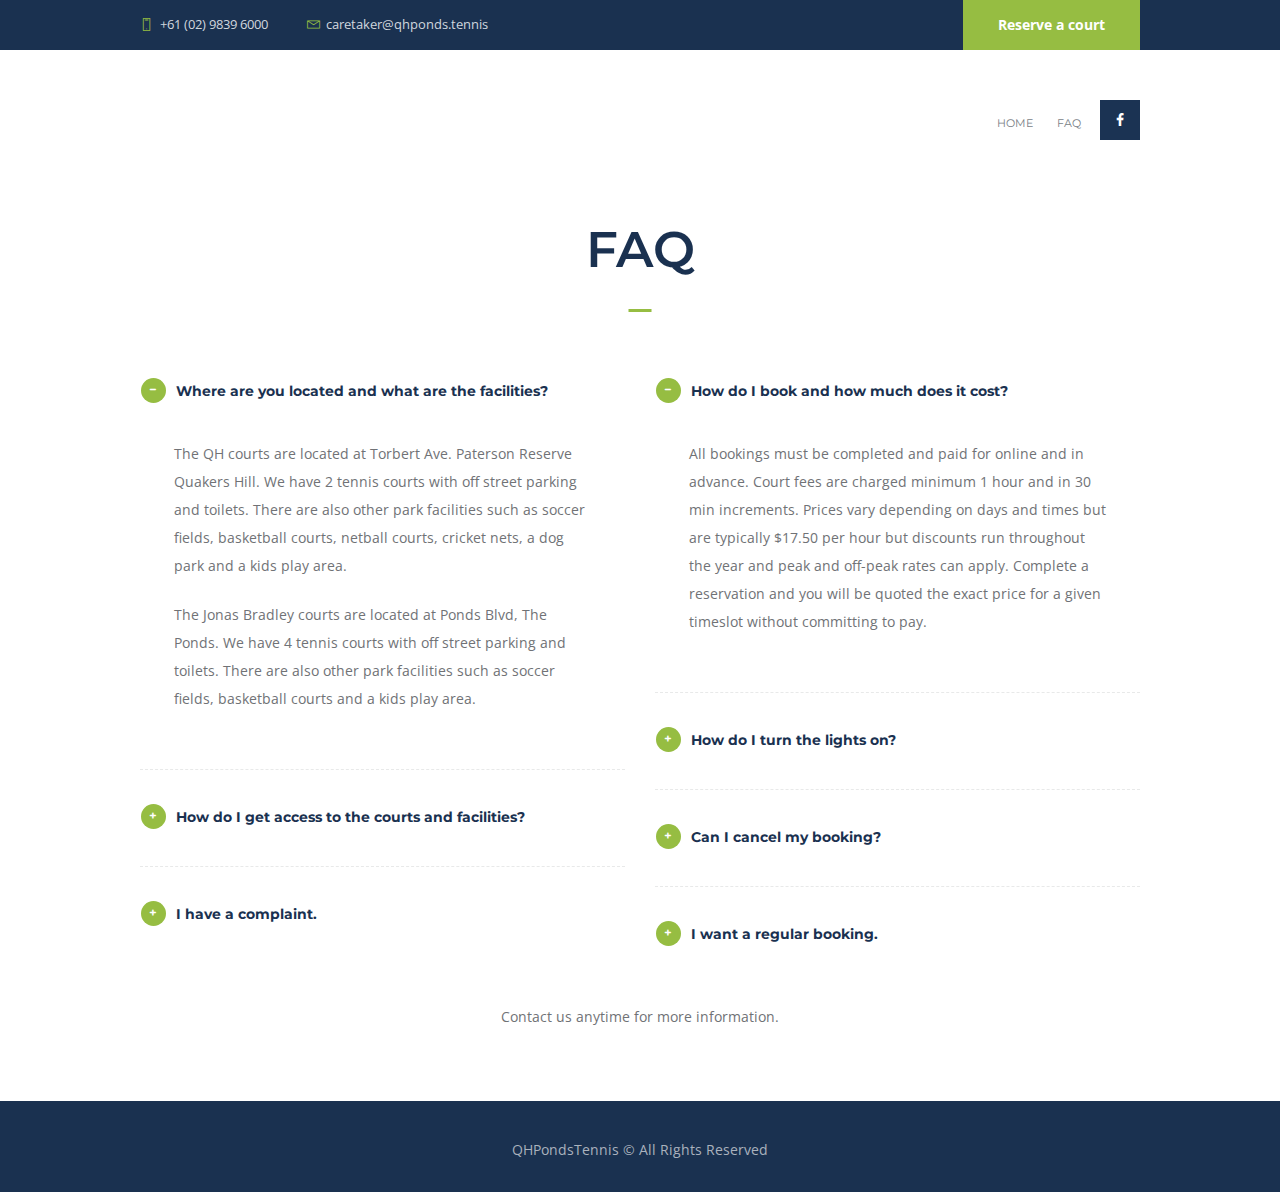
==== commit 2ff418bb: "Adding support for Marayong Courts" ====
--- a/faq.html
+++ b/faq.html
@@ -29,6 +29,8 @@
 
         <link rel="stylesheet" href="js/core.messages/core.messages.min.css" type="text/css" media="all" />
         <link rel="stylesheet" href="js/magnific/magnific-popup.min.css" type="text/css" media="all" />
+        
+        <script src="https://cdnjs.cloudflare.com/ajax/libs/jquery/3.3.1/jquery.min.js"></script>
 
     </head>
 
@@ -83,7 +85,7 @@
                                                     <a href="index.html">Home</a>
                                                 </li>
                                                 <li class="menu-item">
-                                                    <a href="contacts.html">FAQ</a>
+                                                    <a href="faq.html">FAQ</a>
                                                 </li>
                                             </ul>
                                         </nav>
@@ -162,7 +164,7 @@
                                                             <span class="sc_accordion_icon sc_accordion_icon_opened icon-minus"></span>
                                                             Where are you located and what are the facilities?
                                                         </h5>
-                                                        <div class="sc_accordion_content">
+                                                        <div id="location" class="sc_accordion_content">
                                                             <p>The QH courts are located at Torbert Ave. Paterson Reserve Quakers Hill. We have 2 tennis courts with off street parking and toilets. There are also other park facilities such as soccer fields, basketball courts, netball courts, cricket nets, a dog park and a kids play area.</p>
 															<p>The Jonas Bradley courts are located at Ponds Blvd, The Ponds. We have 4 tennis courts with off street parking and toilets. There are also other park facilities such as soccer fields, basketball courts and a kids play area.</p>
 														</div>
@@ -174,17 +176,7 @@
                                                             How do I get access to the courts and facilities?
                                                         </h5>
                                                         <div class="sc_accordion_content">
-                                                            <p>After booking you will be emailed instructions. 1 hour prior to your booking you will be smsed a keycode and further instructions. The keycode and/or key supplied will give you access to the tennis courts and toilet facilities at Paterson Reserve. At the end of your session you will need to lock up and any keys obtained will need to be returned.</p>
-                                                        </div>
-                                                    </div>
-                                                    <div class="sc_accordion_item odd">
-                                                        <h5 class="sc_accordion_title">
-                                                            <span class="sc_accordion_icon sc_accordion_icon_closed icon-plus"></span>
-                                                            <span class="sc_accordion_icon sc_accordion_icon_opened icon-minus"></span>
-                                                            The net is not up!
-                                                        </h5>
-                                                        <div class="sc_accordion_content">
-                                                            <p> Nets may be taken down and stored in the tennis room to avoid vandalism. For the majority of bookings the tennis nets will be up ready for use, but on the odd occassion you may need to put up the net yourself. Instructions for <a href="https://bit.ly/3hsTYUg" target="_blank"> putting up the tennis nets are here</a>. On the completion of your play, you do NOT have to put the nets away. But YOU MUST put the winder back in the tennis room to prevent theft.</p>
+                                                            <p>After booking you will be emailed instructions. 15 mins prior to your booking you will be smsed a keycode and further instructions. The keycode and/or key supplied will give you access to the tennis courts. At the end of your session you will need to lock up and any keys obtained will need to be returned.</p>
                                                         </div>
                                                     </div>
                                                     <div class="sc_accordion_item even">
@@ -227,7 +219,7 @@
                                                             Can I cancel my booking?
                                                         </h5>
                                                         <div class="sc_accordion_content">
-                                                            <p>You may cancel your booking 24 hours prior toof your booking. Refunds will be processed via Paypal within 24 hours. If you want to cancel after that period, please get in touch ASAP before your booking, and we may refund you or credit your next booking depending on the circumstances. Please be considerate to others who may have wanted to use your timeslot.</p>
+                                                            <p>You may cancel your booking 1 hour prior to your booking. Your account will be credited and you may use credits for future booking. Get in touch if you want a cash refund. Please be considerate to others who may have wanted to use your timeslot.</p>
                                                         </div>
                                                     </div>
                                                     <div class="sc_accordion_item even">
@@ -237,8 +229,7 @@
                                                             I want a regular booking.
                                                         </h5>
                                                         <div class="sc_accordion_content">
-                                                            <p>YES! You can make regular bookings online. If you make 10 or more bookings on the same timeslot a discount can be arranged.
-                                                                Get in touch if you want to pay upfront for 10 hours and be credited. You may use this credit to book future timeslots.
+                                                            <p>YES! You can make regular bookings online. You can purchase 10 sessions upfront for a discount. Your account will be credited and you can use these credits to book any future timeslots.
                                                             </p>
                                                         </div>
                                                     </div>
@@ -263,7 +254,7 @@
                 <div class="copyright_wrap copyright_style_menu">
                     <div class="copyright_wrap_inner">
                         <div class="content_wrap">
-                            <div class="copyright_text">QHPondsTennis © 2020 All Rights Reserved
+                            <div id="copyright" class="copyright_text">QHPondsTennis © All Rights Reserved
                             </div>
                         </div>
                     </div>
@@ -290,6 +281,15 @@
         <script type="text/javascript" src="js/shortcodes.min.js"></script>
         <script type="text/javascript" src="js/core.messages/core.messages.min.js"></script>
 
+        <script type="text/javascript">
+            $(document).ready(function() {
+              if (window.location.href.toUpperCase().indexOf("MARAYONG") > -1) {
+                $("#location").text("The courts are located at Davis Rd. Marayong Park, Marayong. We have 1 tennis court with off street parking and toilets. There are also other park facilities such as soccer fields, cricket nets and a kids play area.");
+                $("#copyright").text("MarayongTennis © All Rights Reserved");
+              }          
+            });
+        </script>
+
     </body>
 
 </html>